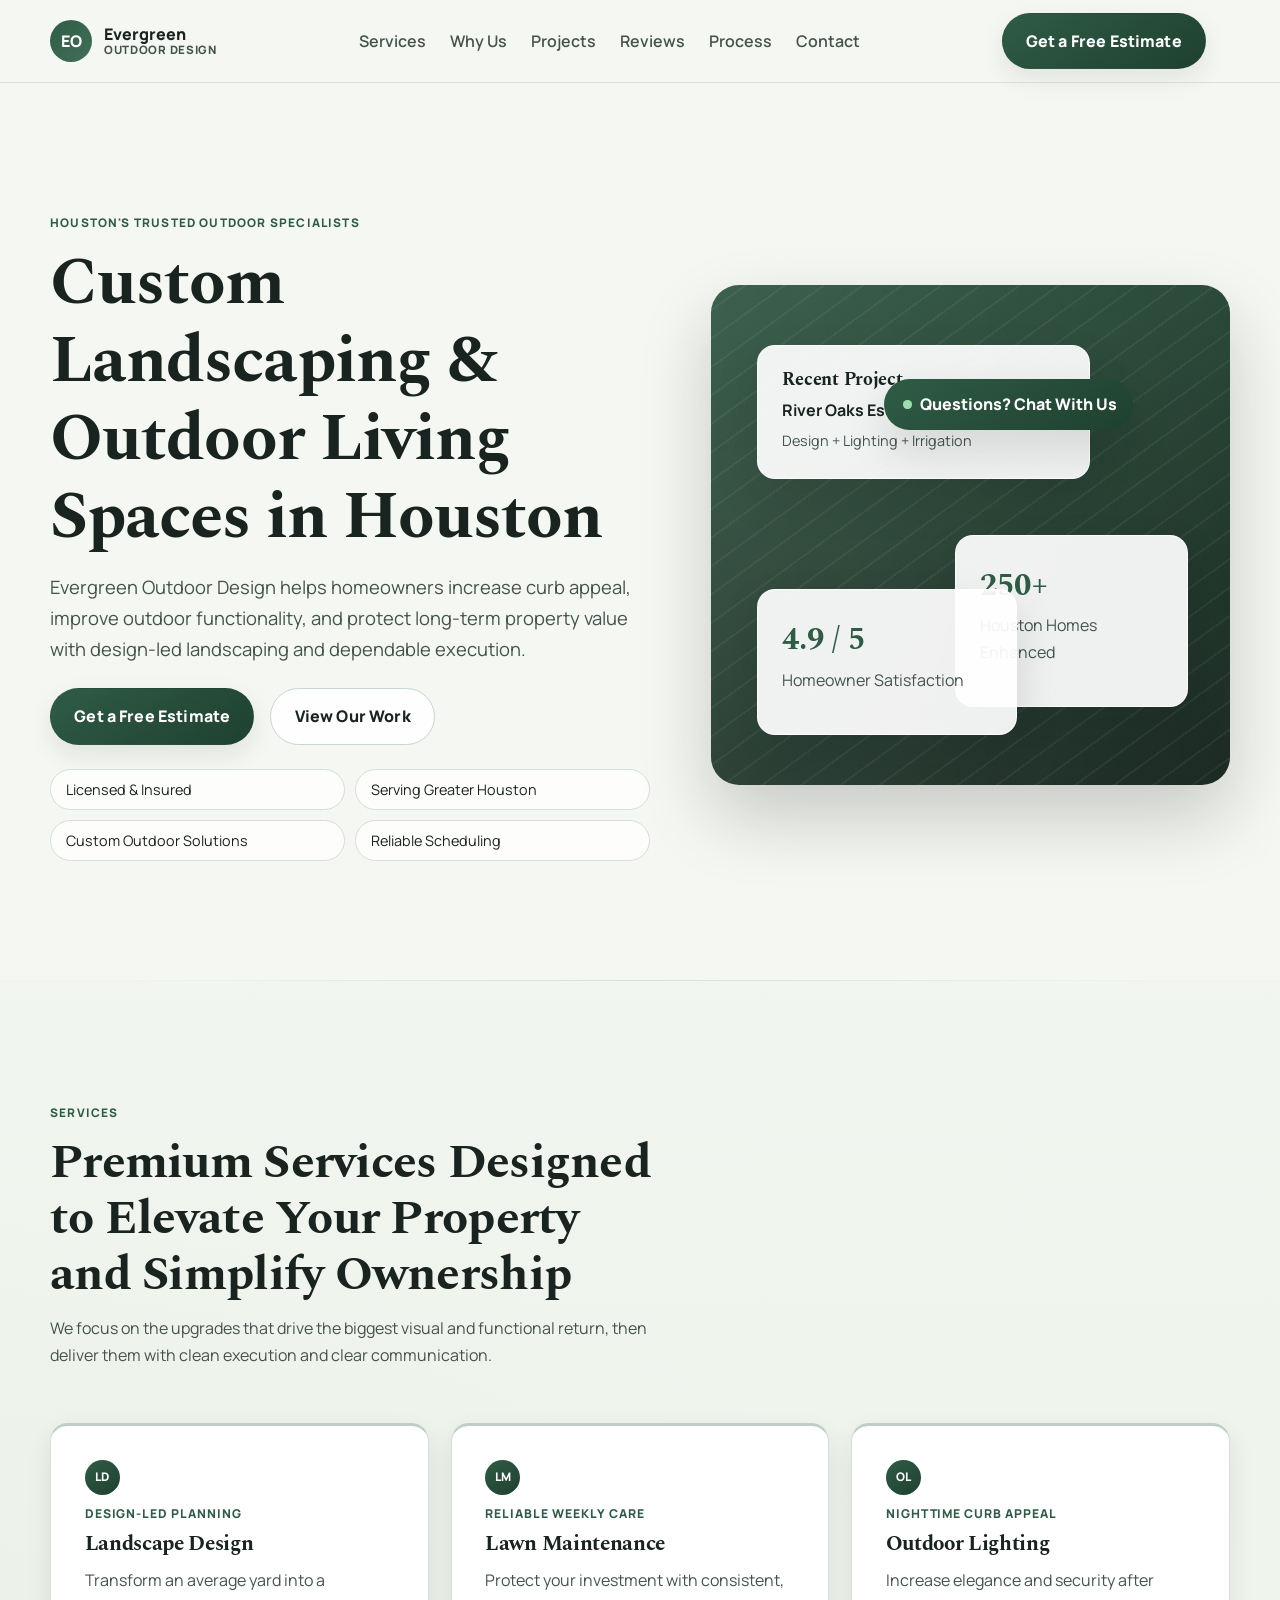
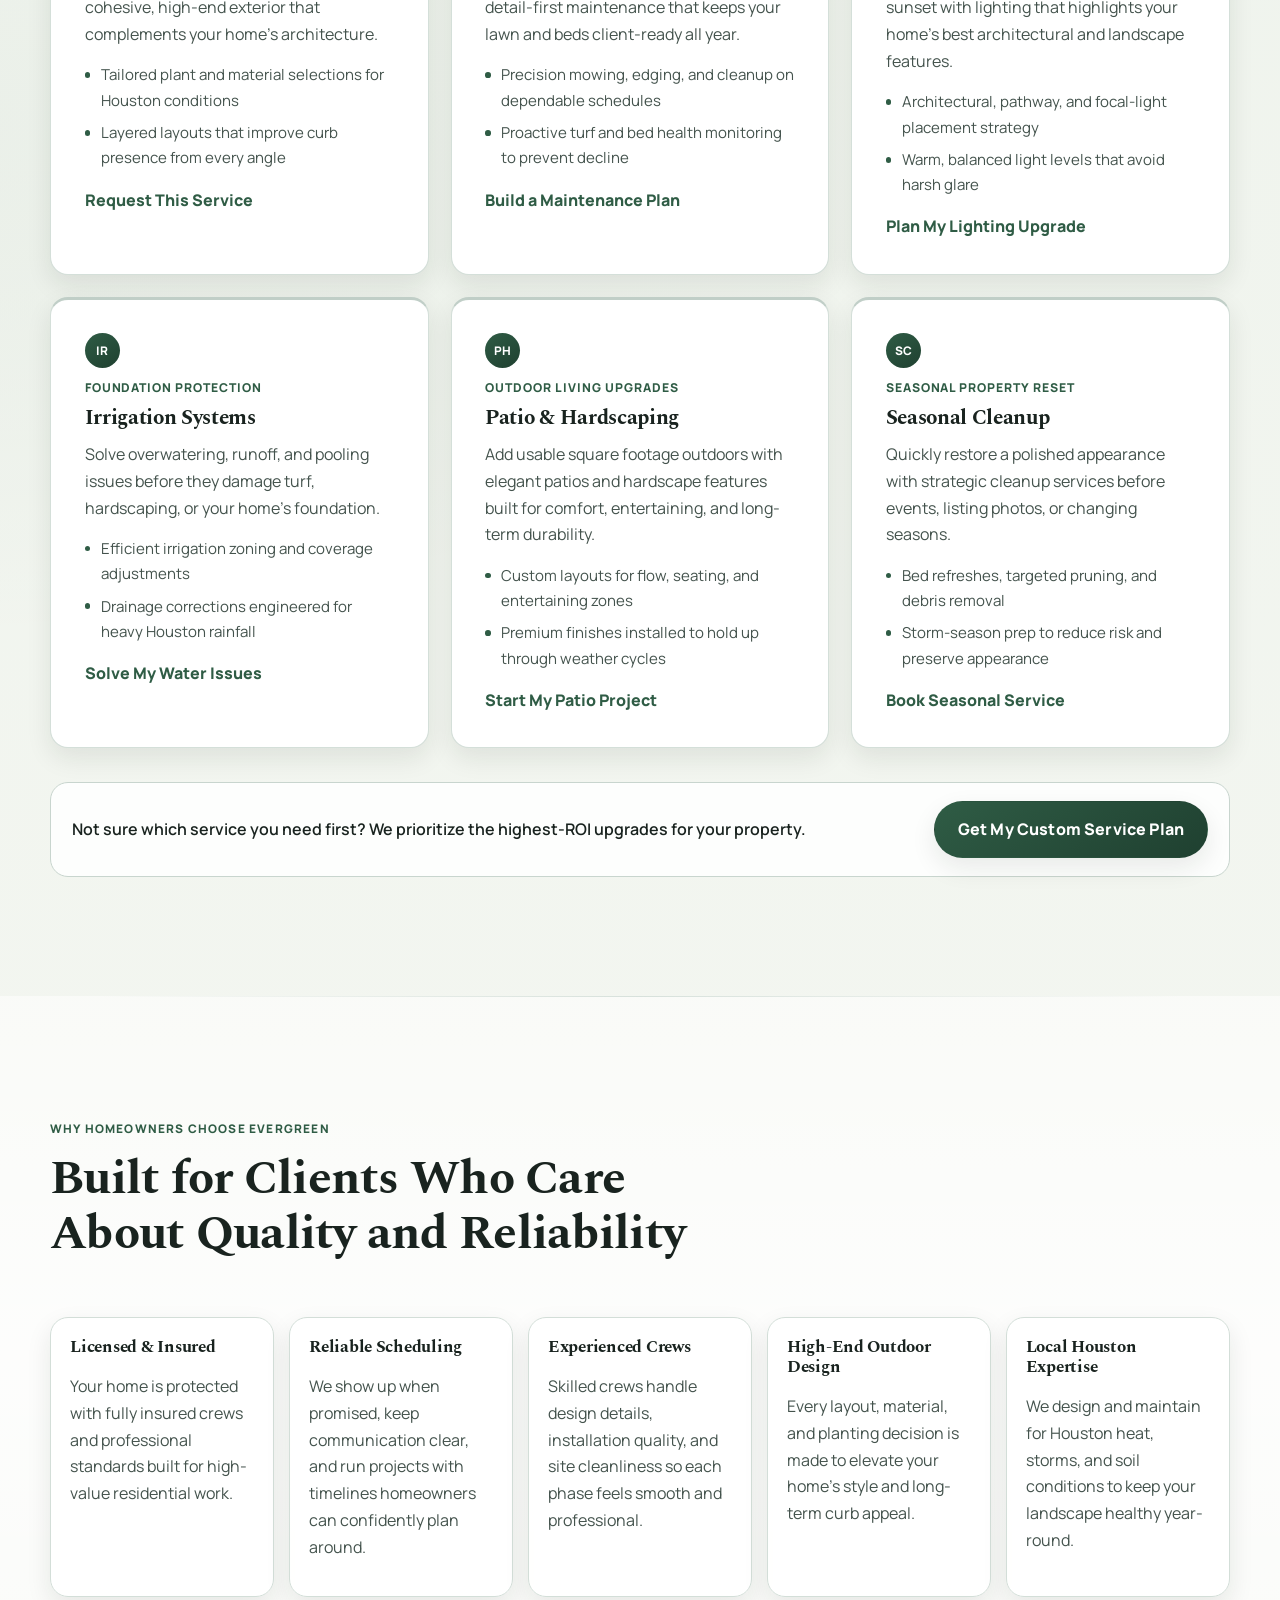
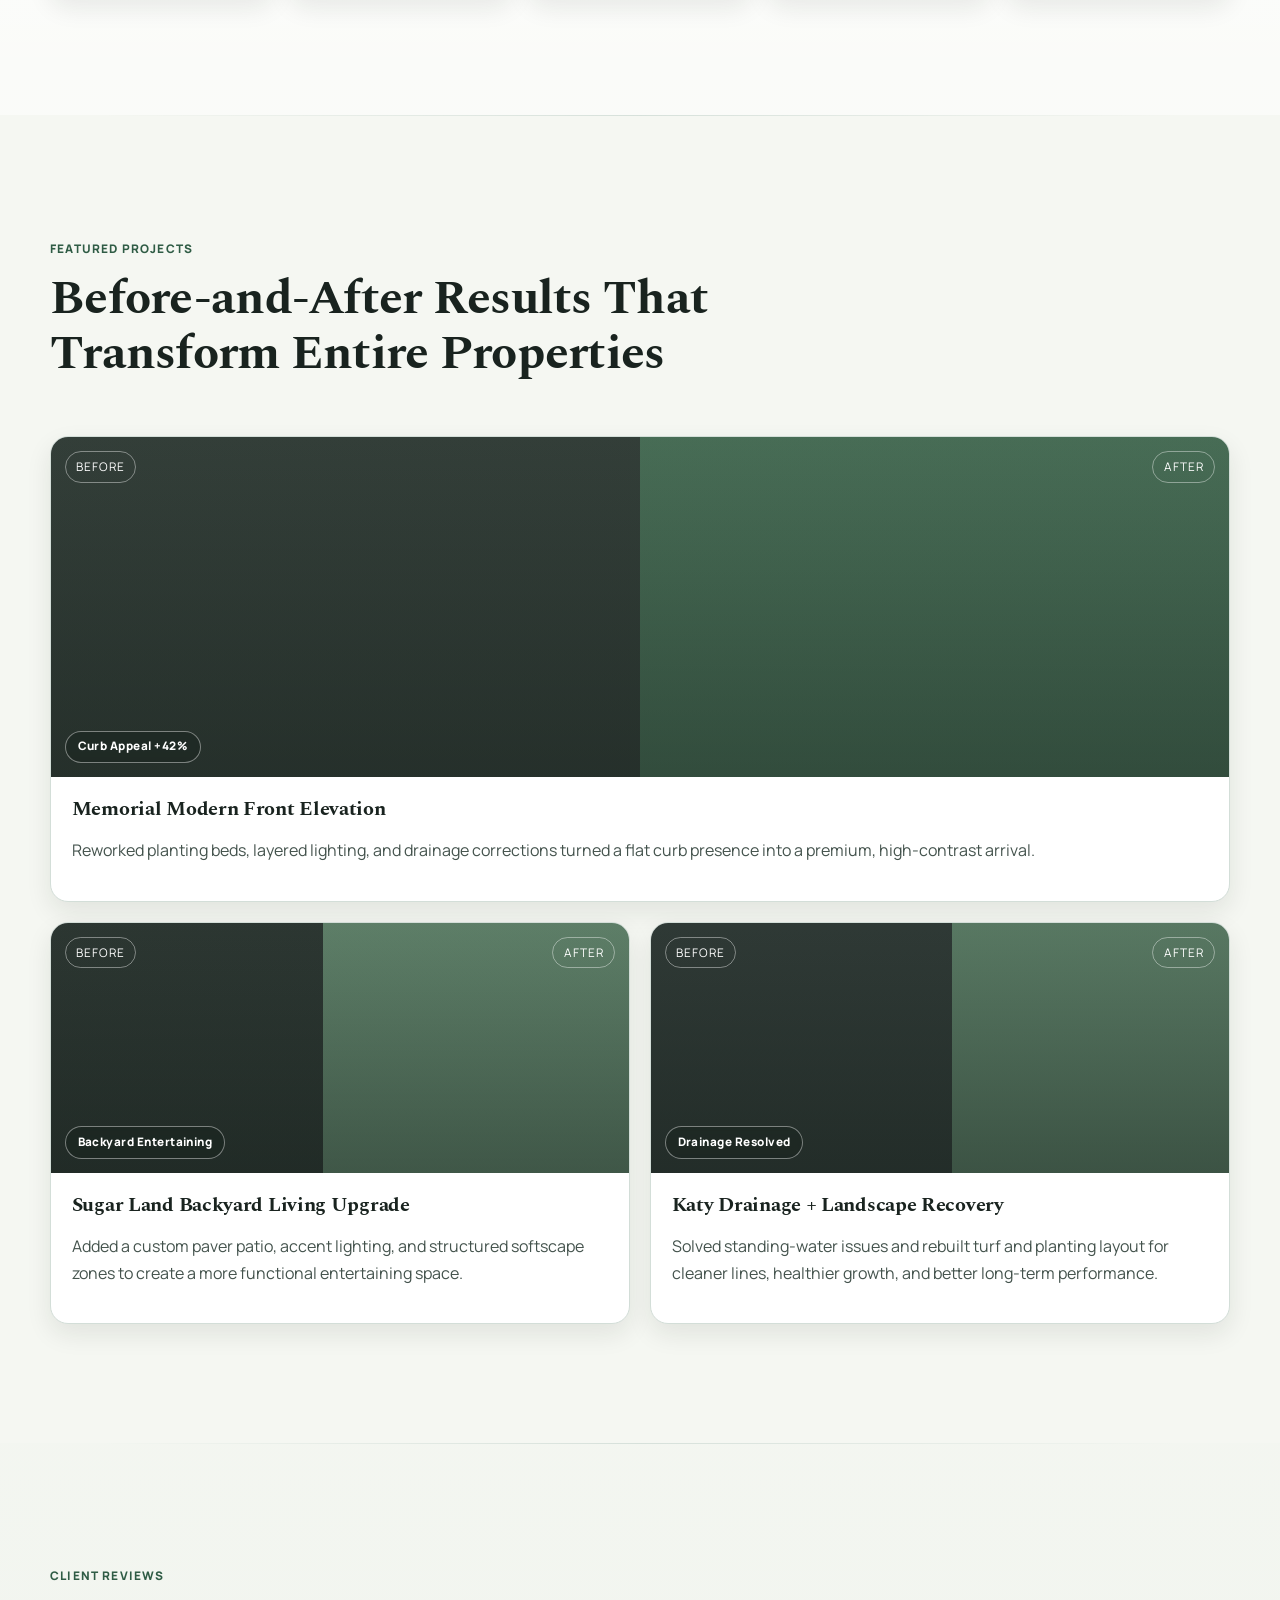
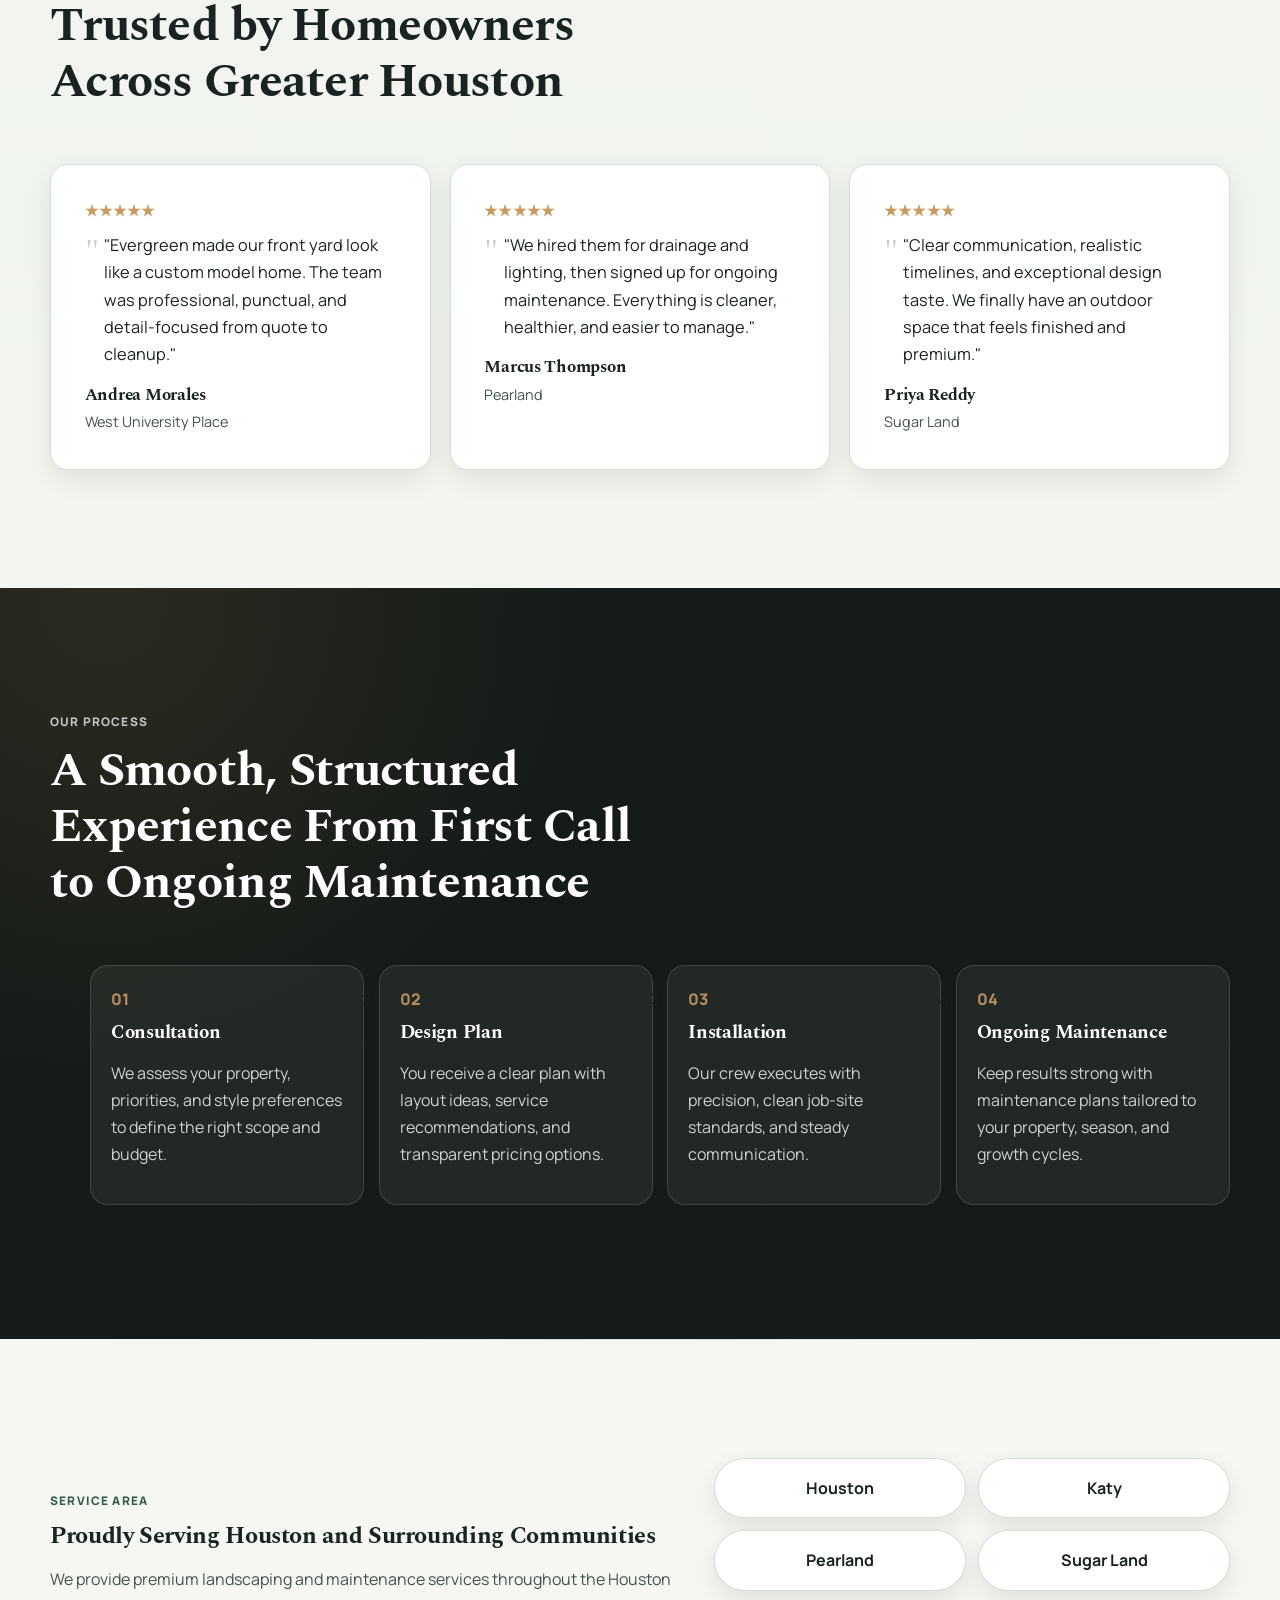
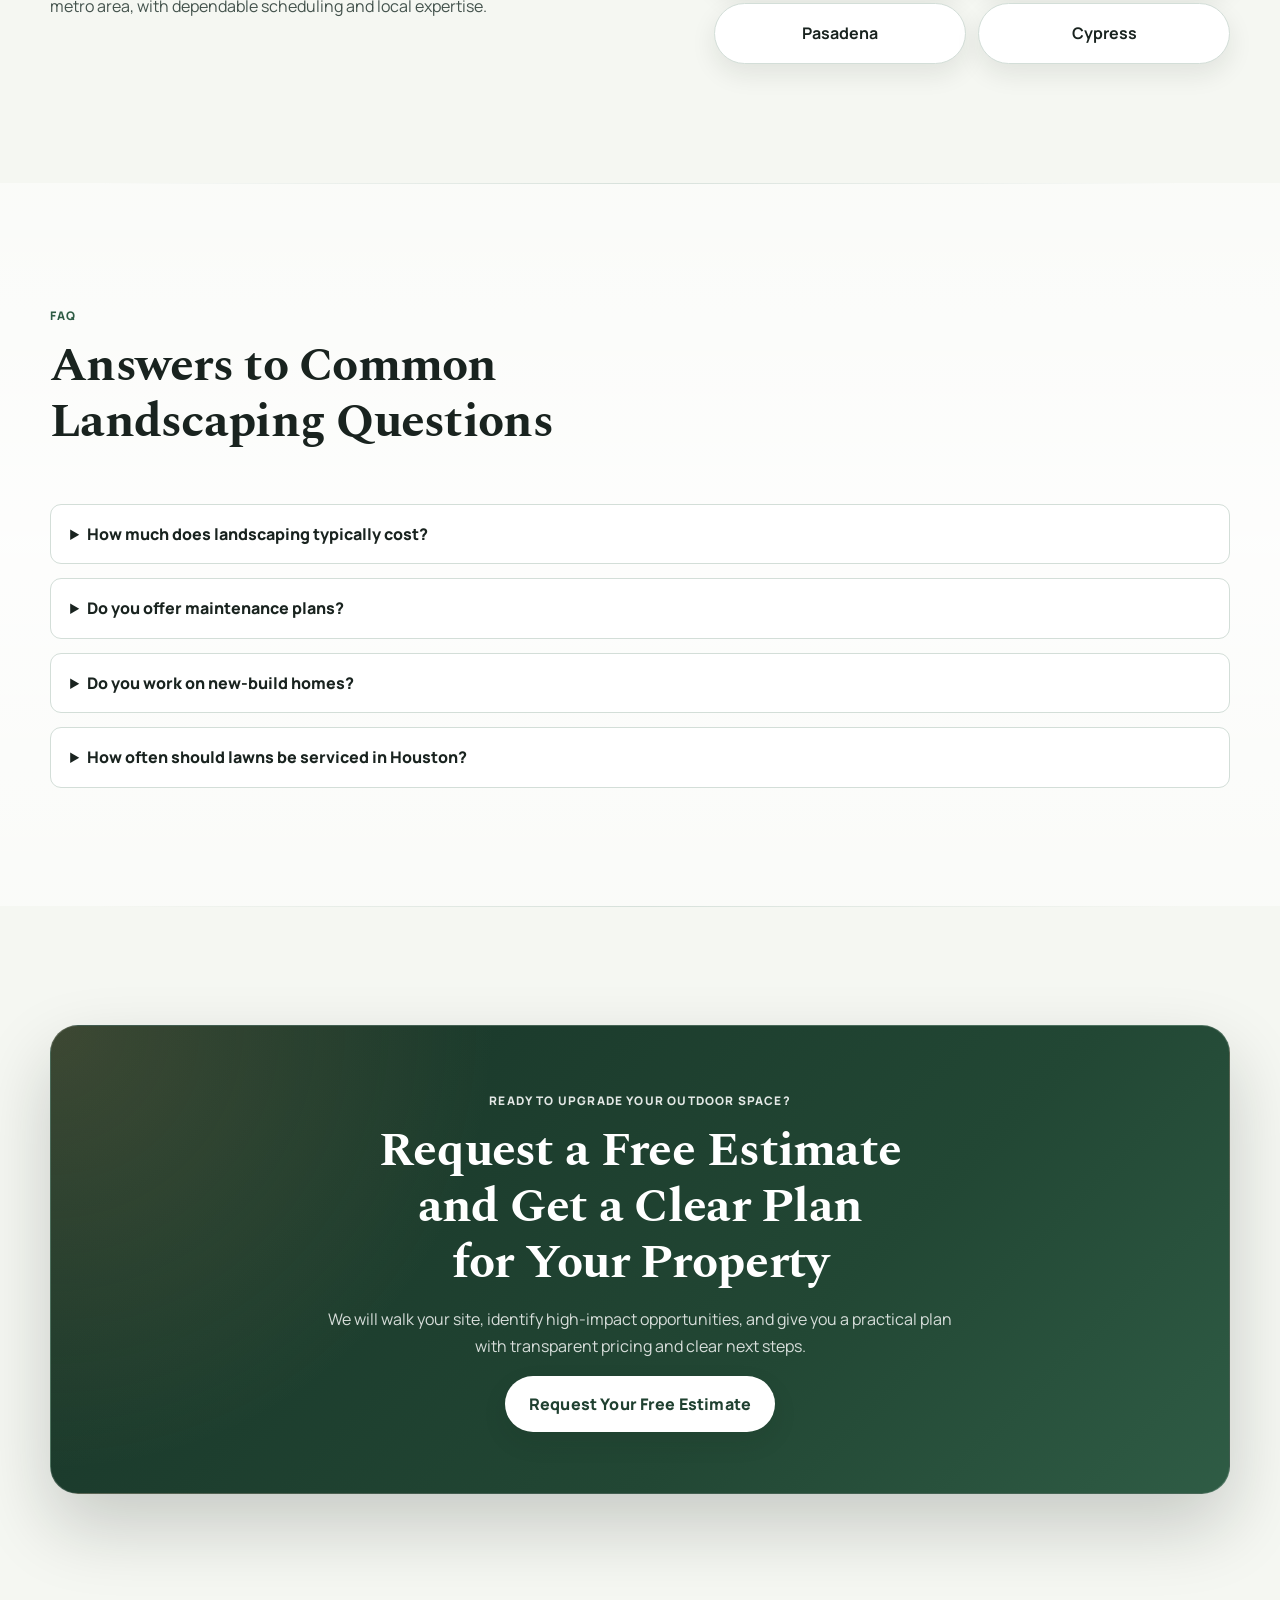
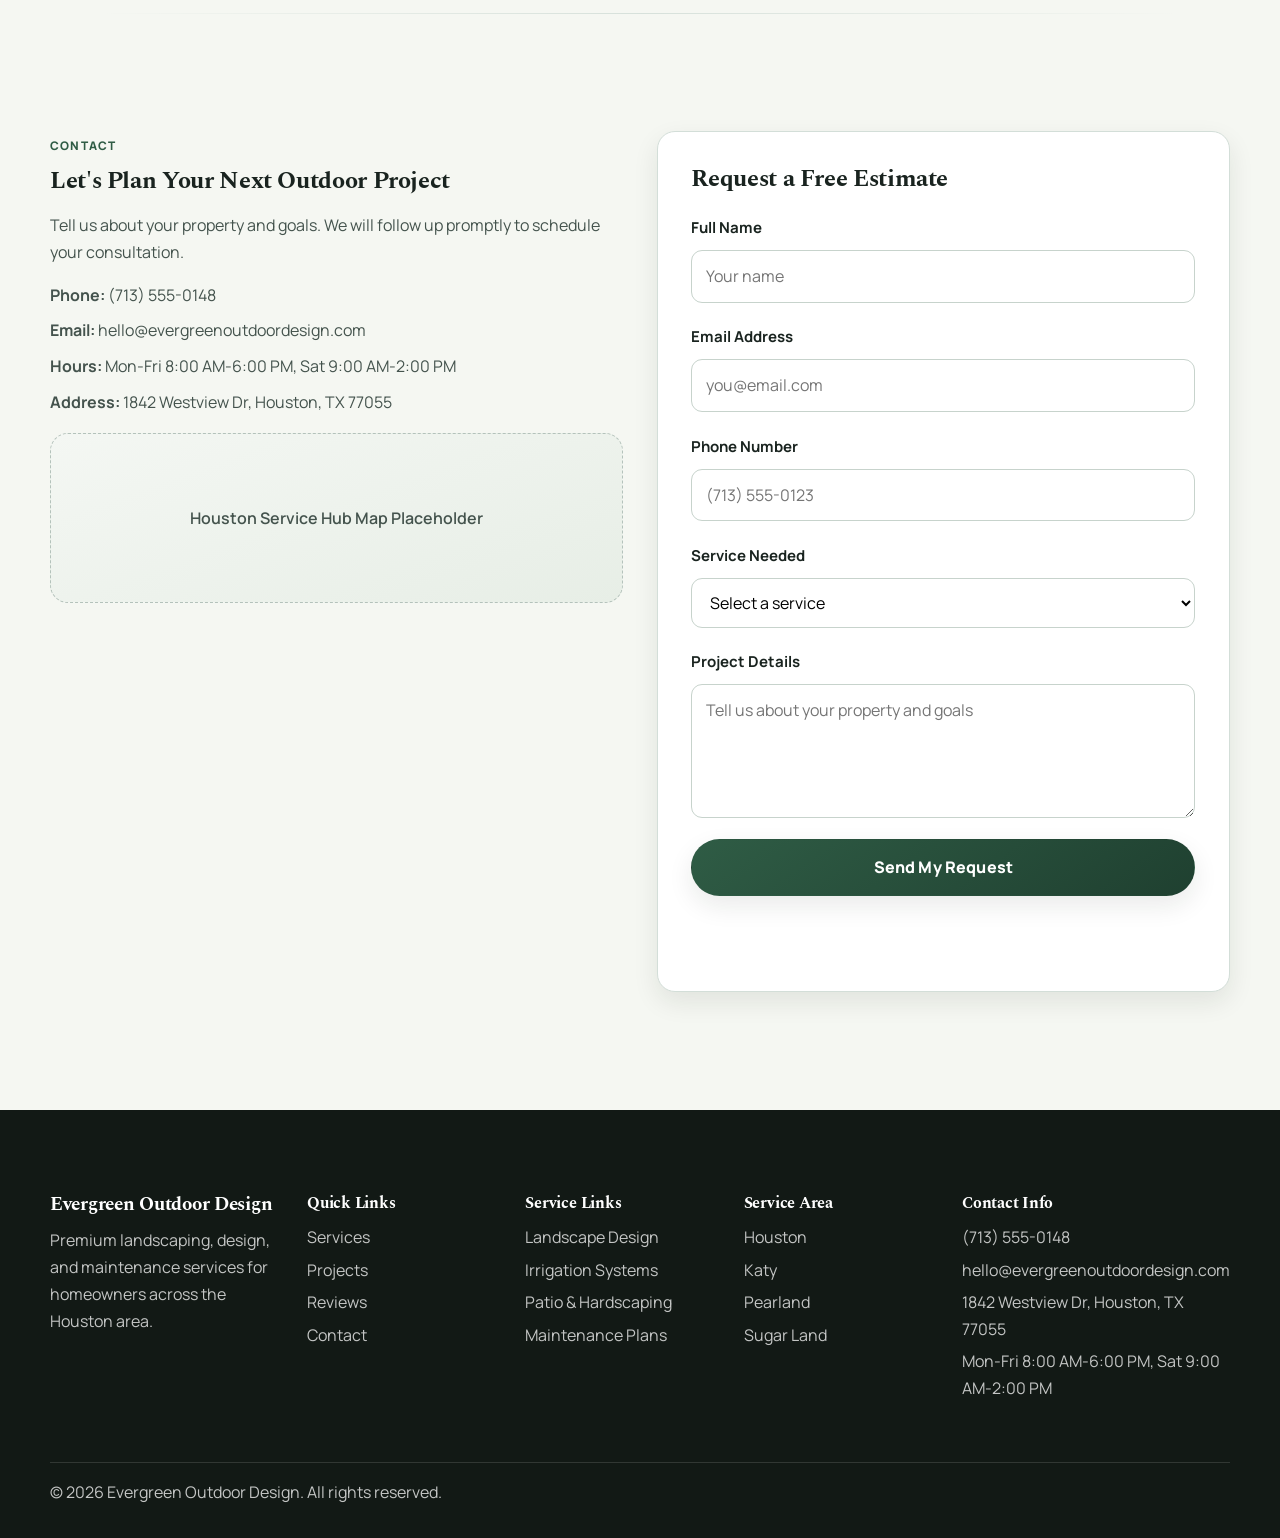
==== index.html @ 7dc6dbef "first commit" ====
<!DOCTYPE html>
<html lang="en">
  <head>
    <meta charset="UTF-8" />
    <meta name="viewport" content="width=device-width, initial-scale=1.0" />
    <title>Evergreen Outdoor Design | Premium Landscaping in Houston</title>
    <meta
      name="description"
      content="Evergreen Outdoor Design delivers premium landscaping, lawn care, lighting, irrigation systems, and patio solutions for Houston-area homes."
    />
    <link rel="preconnect" href="https://fonts.googleapis.com" />
    <link rel="preconnect" href="https://fonts.gstatic.com" crossorigin />
    <link
      href="https://fonts.googleapis.com/css2?family=Manrope:wght@400;500;600;700;800&family=Spectral:wght@500;600;700&display=swap"
      rel="stylesheet"
    />
    <link rel="stylesheet" href="styles.css" />
  </head>
  <body>
    <a class="skip-link" href="#main-content">Skip to content</a>

    <header class="site-header" id="top">
      <div class="container nav-wrap">
        <a class="brand" href="#top" aria-label="Evergreen Outdoor Design Home">
          <span class="brand-mark">EO</span>
          <span class="brand-text">
            Evergreen
            <small>Outdoor Design</small>
          </span>
        </a>

        <button class="menu-toggle" aria-expanded="false" aria-controls="main-nav">
          Menu
        </button>

        <nav class="main-nav" id="main-nav" aria-label="Primary">
          <a href="#services">Services</a>
          <a href="#why-us">Why Us</a>
          <a href="#projects">Projects</a>
          <a href="#testimonials">Reviews</a>
          <a href="#process">Process</a>
          <a href="#contact">Contact</a>
        </nav>

        <a class="btn btn-primary nav-cta" href="#contact">Get a Free Estimate</a>
      </div>
    </header>

    <main id="main-content">
      <section class="hero section-pad">
        <div class="container hero-grid">
          <div class="hero-content">
            <p class="eyebrow">Houston's Trusted Outdoor Specialists</p>
            <h1>Custom Landscaping &amp; Outdoor Living Spaces in Houston</h1>
            <p class="hero-subhead">
              Evergreen Outdoor Design helps homeowners increase curb appeal, improve
              outdoor functionality, and protect long-term property value with
              design-led landscaping and dependable execution.
            </p>

            <div class="hero-actions">
              <a class="btn btn-primary" href="#contact">Get a Free Estimate</a>
              <a class="btn btn-secondary" href="#projects">View Our Work</a>
            </div>

            <ul class="trust-badges" aria-label="Trust badges">
              <li>Licensed &amp; Insured</li>
              <li>Serving Greater Houston</li>
              <li>Custom Outdoor Solutions</li>
              <li>Reliable Scheduling</li>
            </ul>
          </div>

          <div class="hero-visual" aria-hidden="true">
            <div class="visual-card visual-main">
              <h3>Recent Project</h3>
              <p>River Oaks Estate Refresh</p>
              <span>Design + Lighting + Irrigation</span>
            </div>
            <div class="visual-card visual-stat">
              <strong>250+</strong>
              <p>Houston Homes Enhanced</p>
            </div>
            <div class="visual-card visual-rating">
              <strong>4.9 / 5</strong>
              <p>Homeowner Satisfaction</p>
            </div>
          </div>
        </div>
      </section>

      <section class="services section-pad" id="services">
        <div class="container">
          <div class="section-head">
            <p class="eyebrow">Services</p>
            <h2>Premium Services Designed to Elevate Your Property and Simplify Ownership</h2>
            <p>
              We focus on the upgrades that drive the biggest visual and functional
              return, then deliver them with clean execution and clear communication.
            </p>
          </div>

          <div class="services-grid">
            <article class="service-card">
              <span class="service-icon" aria-hidden="true">LD</span>
              <p class="service-kicker">Design-Led Planning</p>
              <h3>Landscape Design</h3>
              <p class="service-lead">
                Transform an average yard into a cohesive, high-end exterior that
                complements your home's architecture.
              </p>
              <ul class="service-points">
                <li>Tailored plant and material selections for Houston conditions</li>
                <li>Layered layouts that improve curb presence from every angle</li>
              </ul>
              <a class="service-link" href="#contact">Request This Service</a>
            </article>
            <article class="service-card">
              <span class="service-icon" aria-hidden="true">LM</span>
              <p class="service-kicker">Reliable Weekly Care</p>
              <h3>Lawn Maintenance</h3>
              <p class="service-lead">
                Protect your investment with consistent, detail-first maintenance that
                keeps your lawn and beds client-ready all year.
              </p>
              <ul class="service-points">
                <li>Precision mowing, edging, and cleanup on dependable schedules</li>
                <li>Proactive turf and bed health monitoring to prevent decline</li>
              </ul>
              <a class="service-link" href="#contact">Build a Maintenance Plan</a>
            </article>
            <article class="service-card">
              <span class="service-icon" aria-hidden="true">OL</span>
              <p class="service-kicker">Nighttime Curb Appeal</p>
              <h3>Outdoor Lighting</h3>
              <p class="service-lead">
                Increase elegance and security after sunset with lighting that highlights
                your home's best architectural and landscape features.
              </p>
              <ul class="service-points">
                <li>Architectural, pathway, and focal-light placement strategy</li>
                <li>Warm, balanced light levels that avoid harsh glare</li>
              </ul>
              <a class="service-link" href="#contact">Plan My Lighting Upgrade</a>
            </article>
            <article class="service-card">
              <span class="service-icon" aria-hidden="true">IR</span>
              <p class="service-kicker">Foundation Protection</p>
              <h3>Irrigation Systems</h3>
              <p class="service-lead">
                Solve overwatering, runoff, and pooling issues before they damage turf,
                hardscaping, or your home's foundation.
              </p>
              <ul class="service-points">
                <li>Efficient irrigation zoning and coverage adjustments</li>
                <li>Drainage corrections engineered for heavy Houston rainfall</li>
              </ul>
              <a class="service-link" href="#contact">Solve My Water Issues</a>
            </article>
            <article class="service-card">
              <span class="service-icon" aria-hidden="true">PH</span>
              <p class="service-kicker">Outdoor Living Upgrades</p>
              <h3>Patio &amp; Hardscaping</h3>
              <p class="service-lead">
                Add usable square footage outdoors with elegant patios and hardscape
                features built for comfort, entertaining, and long-term durability.
              </p>
              <ul class="service-points">
                <li>Custom layouts for flow, seating, and entertaining zones</li>
                <li>Premium finishes installed to hold up through weather cycles</li>
              </ul>
              <a class="service-link" href="#contact">Start My Patio Project</a>
            </article>
            <article class="service-card">
              <span class="service-icon" aria-hidden="true">SC</span>
              <p class="service-kicker">Seasonal Property Reset</p>
              <h3>Seasonal Cleanup</h3>
              <p class="service-lead">
                Quickly restore a polished appearance with strategic cleanup services
                before events, listing photos, or changing seasons.
              </p>
              <ul class="service-points">
                <li>Bed refreshes, targeted pruning, and debris removal</li>
                <li>Storm-season prep to reduce risk and preserve appearance</li>
              </ul>
              <a class="service-link" href="#contact">Book Seasonal Service</a>
            </article>
          </div>
          <div class="services-cta">
            <p>Not sure which service you need first? We prioritize the highest-ROI upgrades for your property.</p>
            <a class="btn btn-primary" href="#contact">Get My Custom Service Plan</a>
          </div>
        </div>
      </section>

      <section class="why-us section-pad" id="why-us">
        <div class="container">
          <div class="section-head">
            <p class="eyebrow">Why Homeowners Choose Evergreen</p>
            <h2>Built for Clients Who Care About Quality and Reliability</h2>
          </div>

          <div class="why-grid">
            <article>
              <h3>Licensed &amp; Insured</h3>
              <p>
                Your home is protected with fully insured crews and professional
                standards built for high-value residential work.
              </p>
            </article>
            <article>
              <h3>Reliable Scheduling</h3>
              <p>
                We show up when promised, keep communication clear, and run projects
                with timelines homeowners can confidently plan around.
              </p>
            </article>
            <article>
              <h3>Experienced Crews</h3>
              <p>
                Skilled crews handle design details, installation quality, and site
                cleanliness so each phase feels smooth and professional.
              </p>
            </article>
            <article>
              <h3>High-End Outdoor Design</h3>
              <p>
                Every layout, material, and planting decision is made to elevate your
                home's style and long-term curb appeal.
              </p>
            </article>
            <article>
              <h3>Local Houston Expertise</h3>
              <p>
                We design and maintain for Houston heat, storms, and soil conditions
                to keep your landscape healthy year-round.
              </p>
            </article>
          </div>
        </div>
      </section>

      <section class="projects section-pad" id="projects">
        <div class="container">
          <div class="section-head">
            <p class="eyebrow">Featured Projects</p>
            <h2>Before-and-After Results That Transform Entire Properties</h2>
          </div>

          <div class="projects-grid">
            <article class="project-card project-featured">
              <div class="project-image">
                <span class="tag">Before</span>
                <span class="tag after">After</span>
                <span class="project-badge">Curb Appeal +42%</span>
              </div>
              <div class="project-copy">
                <h3>Memorial Modern Front Elevation</h3>
                <p>
                  Reworked planting beds, layered lighting, and drainage corrections
                  turned a flat curb presence into a premium, high-contrast arrival.
                </p>
              </div>
            </article>
            <article class="project-card">
              <div class="project-image variant-two">
                <span class="tag">Before</span>
                <span class="tag after">After</span>
                <span class="project-badge">Backyard Entertaining</span>
              </div>
              <div class="project-copy">
                <h3>Sugar Land Backyard Living Upgrade</h3>
                <p>
                  Added a custom paver patio, accent lighting, and structured softscape
                  zones to create a more functional entertaining space.
                </p>
              </div>
            </article>
            <article class="project-card">
              <div class="project-image variant-three">
                <span class="tag">Before</span>
                <span class="tag after">After</span>
                <span class="project-badge">Drainage Resolved</span>
              </div>
              <div class="project-copy">
                <h3>Katy Drainage + Landscape Recovery</h3>
                <p>
                  Solved standing-water issues and rebuilt turf and planting layout for
                  cleaner lines, healthier growth, and better long-term performance.
                </p>
              </div>
            </article>
          </div>
        </div>
      </section>

      <section class="testimonials section-pad" id="testimonials">
        <div class="container">
          <div class="section-head">
            <p class="eyebrow">Client Reviews</p>
            <h2>Trusted by Homeowners Across Greater Houston</h2>
          </div>

          <div class="testimonial-grid">
            <article class="testimonial-card">
              <p class="stars" aria-label="5 out of 5 stars">&#9733;&#9733;&#9733;&#9733;&#9733;</p>
              <p>
                "Evergreen made our front yard look like a custom model home. The team
                was professional, punctual, and detail-focused from quote to cleanup."
              </p>
              <h3>Andrea Morales</h3>
              <span>West University Place</span>
            </article>
            <article class="testimonial-card">
              <p class="stars" aria-label="5 out of 5 stars">&#9733;&#9733;&#9733;&#9733;&#9733;</p>
              <p>
                "We hired them for drainage and lighting, then signed up for ongoing
                maintenance. Everything is cleaner, healthier, and easier to manage."
              </p>
              <h3>Marcus Thompson</h3>
              <span>Pearland</span>
            </article>
            <article class="testimonial-card">
              <p class="stars" aria-label="5 out of 5 stars">&#9733;&#9733;&#9733;&#9733;&#9733;</p>
              <p>
                "Clear communication, realistic timelines, and exceptional design taste.
                We finally have an outdoor space that feels finished and premium."
              </p>
              <h3>Priya Reddy</h3>
              <span>Sugar Land</span>
            </article>
          </div>
        </div>
      </section>

      <section class="process section-pad" id="process">
        <div class="container">
          <div class="section-head">
            <p class="eyebrow">Our Process</p>
            <h2>A Smooth, Structured Experience From First Call to Ongoing Maintenance</h2>
          </div>

          <ol class="process-list">
            <li>
              <h3>Consultation</h3>
              <p>
                We assess your property, priorities, and style preferences to define
                the right scope and budget.
              </p>
            </li>
            <li>
              <h3>Design Plan</h3>
              <p>
                You receive a clear plan with layout ideas, service recommendations,
                and transparent pricing options.
              </p>
            </li>
            <li>
              <h3>Installation</h3>
              <p>
                Our crew executes with precision, clean job-site standards, and steady
                communication.
              </p>
            </li>
            <li>
              <h3>Ongoing Maintenance</h3>
              <p>
                Keep results strong with maintenance plans tailored to your property,
                season, and growth cycles.
              </p>
            </li>
          </ol>
        </div>
      </section>

      <section class="service-area section-pad" id="service-area">
        <div class="container area-grid">
          <div>
            <p class="eyebrow">Service Area</p>
            <h2>Proudly Serving Houston and Surrounding Communities</h2>
            <p>
              We provide premium landscaping and maintenance services throughout the
              Houston metro area, with dependable scheduling and local expertise.
            </p>
          </div>
          <ul class="area-list">
            <li>Houston</li>
            <li>Katy</li>
            <li>Pearland</li>
            <li>Sugar Land</li>
            <li>Pasadena</li>
            <li>Cypress</li>
          </ul>
        </div>
      </section>

      <section class="faq section-pad" id="faq">
        <div class="container">
          <div class="section-head">
            <p class="eyebrow">FAQ</p>
            <h2>Answers to Common Landscaping Questions</h2>
          </div>

          <div class="faq-list">
            <details>
              <summary>How much does landscaping typically cost?</summary>
              <p>
                Costs depend on project size, materials, and service scope. Most
                projects begin with a consultation so we can provide a clear, itemized
                estimate aligned with your goals.
              </p>
            </details>
            <details>
              <summary>Do you offer maintenance plans?</summary>
              <p>
                Yes. We offer weekly and seasonal maintenance options that can include
                mowing, edging, pruning, fertilization support, and cleanup visits.
              </p>
            </details>
            <details>
              <summary>Do you work on new-build homes?</summary>
              <p>
                Absolutely. We regularly design and install full landscapes for new
                construction, including irrigation, hardscaping, and lighting.
              </p>
            </details>
            <details>
              <summary>How often should lawns be serviced in Houston?</summary>
              <p>
                Most Houston lawns benefit from weekly service during peak growth, with
                adjustments by season. We recommend schedules based on your turf type.
              </p>
            </details>
          </div>
        </div>
      </section>

      <section class="cta section-pad">
        <div class="container cta-panel">
          <p class="eyebrow">Ready to Upgrade Your Outdoor Space?</p>
          <h2>Request a Free Estimate and Get a Clear Plan for Your Property</h2>
          <p>
            We will walk your site, identify high-impact opportunities, and give you a
            practical plan with transparent pricing and clear next steps.
          </p>
          <a class="btn btn-primary" href="#contact">Request Your Free Estimate</a>
        </div>
      </section>

      <section class="contact section-pad" id="contact">
        <div class="container contact-grid">
          <div class="contact-copy">
            <p class="eyebrow">Contact</p>
            <h2>Let's Plan Your Next Outdoor Project</h2>
            <p>
              Tell us about your property and goals. We will follow up promptly to
              schedule your consultation.
            </p>
            <ul class="contact-details">
              <li><strong>Phone:</strong> (713) 555-0148</li>
              <li><strong>Email:</strong> hello@evergreenoutdoordesign.com</li>
              <li><strong>Hours:</strong> Mon-Fri 8:00 AM-6:00 PM, Sat 9:00 AM-2:00 PM</li>
              <li><strong>Address:</strong> 1842 Westview Dr, Houston, TX 77055</li>
            </ul>
            <div class="map-placeholder" aria-label="Map placeholder">
              Houston Service Hub Map Placeholder
            </div>
          </div>

          <form class="contact-form" id="estimate-form">
            <h3>Request a Free Estimate</h3>
            <label for="name">Full Name</label>
            <input id="name" name="name" type="text" placeholder="Your name" required />

            <label for="email">Email Address</label>
            <input
              id="email"
              name="email"
              type="email"
              placeholder="you@email.com"
              required
            />

            <label for="phone">Phone Number</label>
            <input id="phone" name="phone" type="tel" placeholder="(713) 555-0123" required />

            <label for="service">Service Needed</label>
            <select id="service" name="service" required>
              <option value="">Select a service</option>
              <option>Landscape Design</option>
              <option>Lawn Maintenance</option>
              <option>Outdoor Lighting</option>
              <option>Irrigation Systems</option>
              <option>Patio &amp; Hardscaping</option>
              <option>Seasonal Cleanup</option>
            </select>

            <label for="message">Project Details</label>
            <textarea
              id="message"
              name="message"
              rows="4"
              placeholder="Tell us about your property and goals"
              required
            ></textarea>

            <button type="submit" class="btn btn-primary">Send My Request</button>
            <p class="form-note" id="form-note" aria-live="polite"></p>
          </form>
        </div>
      </section>
    </main>

    <footer class="site-footer">
      <div class="container footer-grid">
        <div>
          <h3>Evergreen Outdoor Design</h3>
          <p>
            Premium landscaping, design, and maintenance services for homeowners across
            the Houston area.
          </p>
        </div>
        <div>
          <h4>Quick Links</h4>
          <ul>
            <li><a href="#services">Services</a></li>
            <li><a href="#projects">Projects</a></li>
            <li><a href="#testimonials">Reviews</a></li>
            <li><a href="#contact">Contact</a></li>
          </ul>
        </div>
        <div>
          <h4>Service Links</h4>
          <ul>
            <li><a href="#services">Landscape Design</a></li>
            <li><a href="#services">Irrigation Systems</a></li>
            <li><a href="#services">Patio &amp; Hardscaping</a></li>
            <li><a href="#services">Maintenance Plans</a></li>
          </ul>
        </div>
        <div>
          <h4>Service Area</h4>
          <ul>
            <li>Houston</li>
            <li>Katy</li>
            <li>Pearland</li>
            <li>Sugar Land</li>
          </ul>
        </div>
        <div>
          <h4>Contact Info</h4>
          <ul>
            <li>(713) 555-0148</li>
            <li>hello@evergreenoutdoordesign.com</li>
            <li>1842 Westview Dr, Houston, TX 77055</li>
            <li>Mon-Fri 8:00 AM-6:00 PM, Sat 9:00 AM-2:00 PM</li>
          </ul>
        </div>
      </div>
      <div class="container footer-bottom">
        <p>&copy; <span id="year"></span> Evergreen Outdoor Design. All rights reserved.</p>
      </div>
    </footer>

    <section class="chatbot" aria-label="Website chat assistant">
      <button class="chatbot-toggle" id="chatbot-toggle" aria-expanded="false">
        Questions? Chat With Us
      </button>
      <div class="chatbot-panel" id="chatbot-panel">
        <div class="chatbot-header">
          <div class="chatbot-title-wrap">
            <span class="chatbot-avatar" aria-hidden="true">EO</span>
            <div>
              <h3>Evergreen Concierge</h3>
              <p>Usually replies in under 5 minutes</p>
            </div>
          </div>
          <button id="chatbot-close" aria-label="Close chat">&times;</button>
        </div>
        <div class="chatbot-messages" id="chatbot-messages">
          <div class="msg bot">
            Welcome to Evergreen Outdoor Design. I can help with estimates, service areas, and service options.
            <span class="msg-time">Just now</span>
          </div>
        </div>
        <div class="chatbot-quick-actions">
          <button type="button" data-question="estimate">How do I get an estimate?</button>
          <button type="button" data-question="areas">What areas do you serve?</button>
          <button type="button" data-question="services">What services do you offer?</button>
        </div>
        <form class="chatbot-input-row" id="chatbot-form">
          <label class="sr-only" for="chatbot-input">Type your question</label>
          <input
            id="chatbot-input"
            type="text"
            placeholder="Ask about services, pricing, or timing..."
            autocomplete="off"
          />
          <button type="submit">Send</button>
        </form>
      </div>
    </section>

    <script src="script.js"></script>
  </body>
</html>
---- styles.css ----
/* =========================
   Design Tokens / Variables
========================= */
:root {
  --font-body: "Manrope", "Segoe UI", sans-serif;
  --font-heading: "Spectral", Georgia, serif;

  --color-bg: #f5f7f2;
  --color-surface: #ffffff;
  --color-surface-alt: #eef3ec;
  --color-text: #19231f;
  --color-text-soft: #44534d;
  --color-primary: #2f5c45;
  --color-primary-strong: #1f4030;
  --color-accent: #b48c5f;
  --color-border: #d3ded8;
  --color-dark: #121915;

  --shadow-sm: 0 10px 26px rgba(18, 33, 26, 0.09);
  --shadow-md: 0 20px 44px rgba(15, 27, 22, 0.13);
  --shadow-lg: 0 32px 72px rgba(14, 24, 19, 0.2);

  --radius-sm: 11px;
  --radius-md: 18px;
  --radius-lg: 28px;
  --radius-pill: 999px;

  --space-1: 0.5rem;
  --space-2: 0.75rem;
  --space-3: 1rem;
  --space-4: 1.5rem;
  --space-5: 2.1rem;
  --space-6: 3.4rem;
  --space-7: 5.2rem;
  --space-8: 7.4rem;

  --transition-fast: 0.2s ease;
  --transition-base: 0.3s ease;
  --max-width: 1180px;
}

/* =========================
   Base / Reset
========================= */
*,
*::before,
*::after {
  box-sizing: border-box;
}

html {
  scroll-behavior: smooth;
}

body {
  margin: 0;
  font-family: var(--font-body);
  color: var(--color-text);
  background:
    radial-gradient(1300px 560px at 105% -8%, rgba(180, 140, 95, 0.14), transparent),
    radial-gradient(1080px 520px at -8% 18%, rgba(47, 92, 69, 0.1), transparent),
    var(--color-bg);
  line-height: 1.68;
}

main section {
  position: relative;
}

main section + section::before {
  content: "";
  position: absolute;
  top: 0;
  left: 50%;
  width: min(92%, 1080px);
  height: 1px;
  transform: translateX(-50%);
  background: linear-gradient(
    90deg,
    rgba(211, 222, 216, 0),
    rgba(211, 222, 216, 0.9),
    rgba(211, 222, 216, 0)
  );
}

h1,
h2,
h3,
h4 {
  margin: 0 0 var(--space-3);
  font-family: var(--font-heading);
  line-height: 1.16;
  letter-spacing: -0.015em;
}

h1,
h2 {
  text-wrap: balance;
}

p {
  margin: 0 0 var(--space-3);
  color: var(--color-text-soft);
}

a {
  color: inherit;
  text-decoration: none;
}

ul {
  margin: 0;
  padding: 0;
  list-style: none;
}

input,
select,
textarea,
button {
  font: inherit;
}

.container {
  width: min(100% - 2rem, var(--max-width));
  margin-inline: auto;
}

.section-pad {
  padding-block: clamp(4.75rem, 10vw, 7.4rem);
}

.eyebrow {
  display: inline-block;
  margin-bottom: var(--space-2);
  color: var(--color-primary);
  text-transform: uppercase;
  letter-spacing: 0.1em;
  font-size: 0.74rem;
  font-weight: 800;
}

.section-head {
  max-width: 780px;
  margin-bottom: clamp(2rem, 5vw, 3.4rem);
}

.section-head h2 {
  font-size: clamp(2rem, 4.6vw, 3rem);
  margin-bottom: 0.8rem;
}

.section-head p {
  max-width: 64ch;
}

.skip-link {
  position: absolute;
  left: -9999px;
  top: var(--space-2);
  padding: var(--space-2) var(--space-3);
  background: var(--color-dark);
  color: #fff;
  border-radius: var(--radius-sm);
}

.skip-link:focus {
  left: var(--space-3);
  z-index: 1000;
}

/* =========================
   Buttons
========================= */
.btn {
  display: inline-flex;
  align-items: center;
  justify-content: center;
  gap: 0.4rem;
  padding: 0.86rem 1.45rem;
  border-radius: var(--radius-pill);
  font-weight: 800;
  letter-spacing: 0.01em;
  border: 1px solid transparent;
  transition:
    transform var(--transition-base),
    box-shadow var(--transition-base),
    border-color var(--transition-fast),
    background var(--transition-base),
    color var(--transition-base);
}

.btn:hover,
.btn:focus-visible {
  transform: translateY(-1px);
}

.btn-primary {
  background: linear-gradient(145deg, var(--color-primary), var(--color-primary-strong));
  color: #fff;
  box-shadow: var(--shadow-sm);
}

.btn-primary:hover,
.btn-primary:focus-visible {
  box-shadow: var(--shadow-md);
}

.btn-secondary {
  border-color: #c9d6cf;
  background: rgba(255, 255, 255, 0.9);
  color: var(--color-text);
}

.btn-secondary:hover,
.btn-secondary:focus-visible {
  border-color: #bac9c1;
  background: #fff;
}

/* =========================
   Header / Navigation
========================= */
.site-header {
  position: sticky;
  top: 0;
  z-index: 80;
  backdrop-filter: blur(10px);
  background: rgba(245, 247, 242, 0.9);
  border-bottom: 1px solid rgba(211, 222, 216, 0.85);
}

.nav-wrap {
  display: grid;
  grid-template-columns: auto 1fr auto auto;
  align-items: center;
  gap: var(--space-4);
  min-height: 82px;
}

.brand {
  display: inline-flex;
  align-items: center;
  gap: var(--space-2);
}

.brand-mark {
  width: 42px;
  height: 42px;
  border-radius: 50%;
  display: grid;
  place-items: center;
  background: linear-gradient(135deg, var(--color-primary), #436f58);
  color: #fff;
  font-weight: 800;
}

.brand-text {
  font-weight: 800;
  font-size: 1rem;
  line-height: 1.12;
}

.brand-text small {
  display: block;
  font-size: 0.72rem;
  color: var(--color-text-soft);
  letter-spacing: 0.06em;
  text-transform: uppercase;
}

.main-nav {
  display: flex;
  justify-content: center;
  gap: var(--space-4);
}

.main-nav a {
  color: var(--color-text-soft);
  font-weight: 600;
  padding-block: 0.2rem;
}

.main-nav a:hover,
.main-nav a:focus-visible {
  color: var(--color-primary);
}

.menu-toggle {
  display: none;
  border: 1px solid var(--color-border);
  background: #fff;
  border-radius: var(--radius-pill);
  padding: 0.52rem 0.95rem;
  font-weight: 700;
}

/* =========================
   Hero
========================= */
.hero {
  padding-top: clamp(5.3rem, 10vw, 7.8rem);
}

.hero-grid {
  display: grid;
  grid-template-columns: 1.08fr 0.92fr;
  gap: clamp(1.8rem, 4vw, 3.6rem);
  align-items: center;
}

.hero-content h1 {
  font-size: clamp(2.4rem, 6vw, 4.2rem);
  max-width: 14.6ch;
  margin-bottom: 0.95rem;
}

.hero-subhead {
  max-width: 62ch;
  font-size: clamp(1rem, 1.6vw, 1.15rem);
}

.hero-actions {
  display: flex;
  flex-wrap: wrap;
  gap: var(--space-3);
  margin-block: var(--space-4);
}

.trust-badges {
  display: grid;
  grid-template-columns: repeat(2, minmax(0, 1fr));
  gap: 0.6rem;
  max-width: 600px;
}

.trust-badges li {
  background: rgba(255, 255, 255, 0.82);
  border: 1px solid #d4dfd9;
  border-radius: var(--radius-pill);
  padding: 0.48rem 0.92rem;
  font-size: 0.9rem;
  color: var(--color-text);
}

.hero-visual {
  position: relative;
  min-height: 500px;
  border-radius: var(--radius-lg);
  background:
    linear-gradient(160deg, rgba(42, 81, 60, 0.97), rgba(16, 31, 24, 0.96)),
    radial-gradient(circle at 84% 10%, rgba(255, 255, 255, 0.18), transparent 42%);
  box-shadow: var(--shadow-lg);
  overflow: hidden;
}

.hero-visual::before {
  content: "";
  position: absolute;
  inset: 0;
  background:
    linear-gradient(82deg, rgba(255, 255, 255, 0.07), transparent),
    repeating-linear-gradient(
      -36deg,
      transparent,
      transparent 21px,
      rgba(255, 255, 255, 0.05) 21px,
      rgba(255, 255, 255, 0.05) 23px
    );
}

.visual-card {
  position: absolute;
  background: rgba(255, 255, 255, 0.93);
  border: 1px solid rgba(255, 255, 255, 0.88);
  border-radius: var(--radius-md);
  padding: var(--space-4);
  box-shadow: var(--shadow-md);
}

.visual-main {
  left: 9%;
  top: 12%;
  width: 64%;
}

.visual-main h3 {
  font-size: 1.12rem;
  margin-bottom: 0.4rem;
}

.visual-main p {
  margin-bottom: 0.22rem;
  font-weight: 700;
  color: var(--color-text);
}

.visual-main span {
  color: var(--color-text-soft);
  font-size: 0.9rem;
}

.visual-stat {
  right: 8%;
  top: 50%;
  width: 45%;
}

.visual-stat strong,
.visual-rating strong {
  display: block;
  font-size: 1.95rem;
  font-family: var(--font-heading);
  color: var(--color-primary);
}

.visual-rating {
  left: 9%;
  bottom: 10%;
  width: 50%;
}

/* =========================
   Services
========================= */
.services {
  background: linear-gradient(
    180deg,
    rgba(238, 243, 236, 0.48),
    rgba(238, 243, 236, 0.82) 30%,
    rgba(238, 243, 236, 0.35)
  );
}

.services-grid {
  display: grid;
  grid-template-columns: repeat(3, minmax(0, 1fr));
  gap: 1.35rem;
}

.service-card {
  position: relative;
  padding: var(--space-5);
  border-radius: var(--radius-md);
  background: var(--color-surface);
  border: 1px solid #d4dfd9;
  border-top: 3px solid rgba(47, 92, 69, 0.3);
  box-shadow: var(--shadow-sm);
  display: grid;
  align-content: start;
  transition:
    transform var(--transition-base),
    box-shadow var(--transition-base),
    border-color var(--transition-base),
    border-top-color var(--transition-base);
}

.service-card:hover {
  transform: translateY(-5px);
  box-shadow: var(--shadow-md);
  border-color: #c2d0c8;
  border-top-color: var(--color-primary);
}

.service-icon {
  width: 2.2rem;
  height: 2.2rem;
  margin-bottom: 0.6rem;
  border-radius: 50%;
  display: grid;
  place-items: center;
  color: #fff;
  background: linear-gradient(145deg, var(--color-primary), var(--color-primary-strong));
  font-size: 0.74rem;
  font-weight: 800;
}

.service-kicker {
  margin: 0 0 0.45rem;
  color: var(--color-primary);
  font-size: 0.76rem;
  font-weight: 800;
  text-transform: uppercase;
  letter-spacing: 0.08em;
}

.service-card h3 {
  font-size: 1.34rem;
  margin-bottom: 0.65rem;
}

.service-lead {
  margin-bottom: 0.9rem;
}

.service-points {
  margin-bottom: 1rem;
  display: grid;
  gap: 0.45rem;
}

.service-points li {
  position: relative;
  padding-left: 1rem;
  color: var(--color-text-soft);
  font-size: 0.94rem;
}

.service-points li::before {
  content: "";
  position: absolute;
  left: 0;
  top: 0.62rem;
  width: 0.36rem;
  height: 0.36rem;
  border-radius: 50%;
  background: var(--color-primary);
}

.service-link {
  margin-top: auto;
  font-weight: 800;
  color: var(--color-primary);
}

.service-link:hover,
.service-link:focus-visible {
  color: var(--color-primary-strong);
}

.services-cta {
  margin-top: var(--space-5);
  padding: 1.15rem 1.3rem;
  border-radius: var(--radius-md);
  border: 1px solid #c8d5ce;
  background: rgba(255, 255, 255, 0.88);
  display: flex;
  flex-wrap: wrap;
  align-items: center;
  justify-content: space-between;
  gap: 0.9rem 1.4rem;
}

.services-cta p {
  margin: 0;
  color: var(--color-text);
  font-weight: 600;
}

/* =========================
   Why Us
========================= */
.why-us {
  background: linear-gradient(
    180deg,
    rgba(255, 255, 255, 0.45),
    rgba(255, 255, 255, 0.8),
    rgba(255, 255, 255, 0.5)
  );
}

.why-grid {
  display: grid;
  grid-template-columns: repeat(5, minmax(0, 1fr));
  gap: 0.9rem;
}

.why-grid article {
  padding: 1.2rem;
  border: 1px solid var(--color-border);
  border-radius: var(--radius-md);
  background: rgba(255, 255, 255, 0.92);
  box-shadow: var(--shadow-sm);
}

.why-grid h3 {
  font-size: 1.08rem;
}

/* =========================
   Projects
========================= */
.projects-grid {
  display: grid;
  grid-template-columns: repeat(12, minmax(0, 1fr));
  gap: 1.25rem;
}

.project-card {
  grid-column: span 6;
  background: var(--color-surface);
  border-radius: var(--radius-md);
  overflow: hidden;
  border: 1px solid var(--color-border);
  box-shadow: var(--shadow-sm);
  transition: transform var(--transition-base), box-shadow var(--transition-base);
}

.project-card:hover {
  transform: translateY(-5px);
  box-shadow: var(--shadow-md);
}

.project-featured {
  grid-column: span 12;
}

.project-image {
  min-height: 250px;
  position: relative;
  background:
    linear-gradient(90deg, rgba(42, 54, 48, 0.95) 0 50%, rgba(67, 107, 82, 0.96) 50%),
    radial-gradient(circle at 20% 30%, rgba(255, 255, 255, 0.24), transparent 45%);
}

.project-featured .project-image {
  min-height: 340px;
}

.project-image::after {
  content: "";
  position: absolute;
  inset: 0;
  background: linear-gradient(180deg, rgba(16, 25, 21, 0.05), rgba(16, 25, 21, 0.42));
  transition: background var(--transition-base);
}

.project-card:hover .project-image::after {
  background: linear-gradient(180deg, rgba(16, 25, 21, 0.04), rgba(16, 25, 21, 0.26));
}

.project-image.variant-two {
  background:
    linear-gradient(90deg, rgba(37, 48, 43, 0.96) 0 47%, rgba(89, 125, 100, 0.95) 47%),
    radial-gradient(circle at 20% 44%, rgba(255, 255, 255, 0.2), transparent 46%);
}

.project-image.variant-three {
  background:
    linear-gradient(90deg, rgba(40, 51, 47, 0.96) 0 52%, rgba(83, 118, 94, 0.95) 52%),
    radial-gradient(circle at 25% 50%, rgba(255, 255, 255, 0.16), transparent 46%);
}

.tag {
  position: absolute;
  top: 14px;
  left: 14px;
  z-index: 2;
  font-size: 0.74rem;
  text-transform: uppercase;
  letter-spacing: 0.08em;
  color: #fff;
  border: 1px solid rgba(255, 255, 255, 0.4);
  border-radius: var(--radius-pill);
  padding: 0.3rem 0.65rem;
}

.tag.after {
  left: auto;
  right: 14px;
}

.project-badge {
  position: absolute;
  left: 14px;
  bottom: 14px;
  z-index: 2;
  font-size: 0.73rem;
  font-weight: 800;
  letter-spacing: 0.04em;
  color: #fff;
  border: 1px solid rgba(255, 255, 255, 0.42);
  border-radius: var(--radius-pill);
  padding: 0.34rem 0.72rem;
  background: rgba(20, 32, 26, 0.36);
  backdrop-filter: blur(2px);
}

.project-copy {
  padding: 1.3rem;
}

.project-copy h3 {
  font-size: 1.24rem;
}

/* =========================
   Testimonials
========================= */
.testimonials {
  background: linear-gradient(
    180deg,
    rgba(238, 243, 236, 0.26),
    rgba(238, 243, 236, 0.58),
    rgba(238, 243, 236, 0.26)
  );
}

.testimonial-grid {
  display: grid;
  grid-template-columns: repeat(3, minmax(0, 1fr));
  gap: 1.2rem;
}

.testimonial-card {
  background: var(--color-surface);
  border: 1px solid var(--color-border);
  border-radius: var(--radius-md);
  padding: var(--space-5);
  box-shadow: var(--shadow-sm);
}

.stars {
  margin: 0 0 0.55rem;
  color: #c89b5f;
  font-size: 0.92rem;
  letter-spacing: 0.08em;
  font-weight: 800;
}

.testimonial-card p:not(.stars) {
  position: relative;
  color: var(--color-text);
  font-size: 1.02rem;
  padding-left: 1.2rem;
}

.testimonial-card p:not(.stars)::before {
  content: '"';
  position: absolute;
  left: 0;
  top: -0.25rem;
  font-family: var(--font-heading);
  font-size: 2rem;
  color: rgba(47, 92, 69, 0.28);
}

.testimonial-card h3 {
  margin: 0 0 0.22rem;
  font-size: 1.08rem;
}

.testimonial-card span {
  color: var(--color-text-soft);
  font-size: 0.9rem;
}

/* =========================
   Process
========================= */
.process {
  background:
    radial-gradient(circle at 8% 2%, rgba(181, 139, 89, 0.14), transparent 35%),
    linear-gradient(180deg, rgba(18, 24, 21, 0.99), rgba(18, 24, 21, 0.99));
}

.process::before {
  display: none;
}

.process .eyebrow,
.process h2 {
  color: #fff;
}

.process .section-head p {
  color: rgba(255, 255, 255, 0.74);
}

.process-list {
  display: grid;
  grid-template-columns: repeat(4, minmax(0, 1fr));
  gap: 0.9rem;
  counter-reset: process-step;
}

.process-list li {
  background: rgba(255, 255, 255, 0.06);
  border: 1px solid rgba(255, 255, 255, 0.14);
  border-radius: var(--radius-md);
  padding: 1.25rem;
}

.process-list li::before {
  counter-increment: process-step;
  content: "0" counter(process-step);
  display: inline-block;
  margin-bottom: 0.6rem;
  color: var(--color-accent);
  font-weight: 800;
}

.process-list h3 {
  color: #fff;
  font-size: 1.18rem;
}

.process-list p {
  color: rgba(255, 255, 255, 0.79);
}

/* =========================
   Service Area
========================= */
.area-grid {
  display: grid;
  grid-template-columns: 1.1fr 0.9fr;
  gap: var(--space-5);
  align-items: center;
}

.area-list {
  display: grid;
  grid-template-columns: repeat(2, minmax(0, 1fr));
  gap: 0.75rem;
}

.area-list li {
  padding: 1rem 1.1rem;
  background: var(--color-surface);
  border: 1px solid var(--color-border);
  border-radius: var(--radius-pill);
  font-weight: 700;
  text-align: center;
  box-shadow: var(--shadow-sm);
}

/* =========================
   FAQ
========================= */
.faq {
  background: linear-gradient(
    180deg,
    rgba(255, 255, 255, 0.5),
    rgba(255, 255, 255, 0.82),
    rgba(255, 255, 255, 0.5)
  );
}

.faq-list {
  display: grid;
  gap: 0.85rem;
}

.faq-list details {
  border: 1px solid var(--color-border);
  border-radius: var(--radius-sm);
  padding: 1rem 1.2rem;
  background: #fff;
}

.faq-list summary {
  cursor: pointer;
  font-weight: 800;
  color: var(--color-text);
}

.faq-list details p {
  margin-top: var(--space-2);
}

/* =========================
   CTA
========================= */
.cta-panel {
  text-align: center;
  background:
    radial-gradient(circle at 0% 0%, rgba(181, 139, 89, 0.24), transparent 35%),
    linear-gradient(135deg, #173327, #224734 64%, #2f5c45);
  border: 1px solid rgba(255, 255, 255, 0.16);
  border-radius: var(--radius-lg);
  padding: clamp(2.2rem, 5vw, 3.8rem);
  box-shadow: var(--shadow-lg);
}

.cta-panel .eyebrow {
  color: rgba(255, 255, 255, 0.88);
}

.cta-panel h2 {
  color: #fff;
  font-size: clamp(2rem, 4vw, 3rem);
  margin-inline: auto;
  max-width: 22ch;
}

.cta-panel p {
  color: rgba(255, 255, 255, 0.82);
  max-width: 64ch;
  margin-inline: auto;
}

.cta-panel .btn-primary {
  background: #fff;
  color: var(--color-primary-strong);
}

/* =========================
   Contact
========================= */
.contact-grid {
  display: grid;
  grid-template-columns: 1fr 1fr;
  gap: var(--space-5);
  align-items: start;
}

.contact-details {
  display: grid;
  gap: 0.55rem;
  margin-bottom: 1.1rem;
}

.contact-details li {
  color: var(--color-text-soft);
}

.map-placeholder {
  min-height: 170px;
  border-radius: var(--radius-md);
  border: 1px dashed #b4c2bb;
  display: grid;
  place-items: center;
  background: linear-gradient(160deg, #f4f7f3, #e7eee6);
  color: var(--color-text-soft);
  font-weight: 600;
}

.contact-form {
  background: #fff;
  border: 1px solid var(--color-border);
  border-radius: var(--radius-md);
  padding: var(--space-5);
  box-shadow: var(--shadow-sm);
  display: grid;
  gap: 0.6rem;
}

.contact-form h3 {
  margin-bottom: var(--space-2);
  font-size: 1.5rem;
}

.contact-form label {
  font-weight: 700;
  color: var(--color-text);
  font-size: 0.94rem;
}

.contact-form input,
.contact-form select,
.contact-form textarea {
  width: 100%;
  border: 1px solid #c7d3cc;
  background: #fff;
  border-radius: var(--radius-sm);
  padding: 0.75rem 0.82rem;
  margin-bottom: var(--space-2);
}

.contact-form input:focus,
.contact-form select:focus,
.contact-form textarea:focus {
  outline: 2px solid rgba(47, 92, 69, 0.2);
  border-color: var(--color-primary);
}

.form-note {
  margin-top: var(--space-2);
  color: var(--color-primary);
  min-height: 1.5em;
}

/* =========================
   Footer
========================= */
.site-footer {
  background: var(--color-dark);
  color: rgba(255, 255, 255, 0.82);
  padding-top: var(--space-7);
}

.footer-grid {
  display: grid;
  grid-template-columns: 1.2fr 1fr 1fr 1fr 1.25fr;
  gap: var(--space-4);
  padding-bottom: var(--space-6);
}

.site-footer h3,
.site-footer h4 {
  color: #fff;
  margin-bottom: var(--space-2);
}

.site-footer p,
.site-footer li {
  color: rgba(255, 255, 255, 0.75);
}

.site-footer li {
  margin-bottom: 0.35rem;
}

.site-footer a:hover,
.site-footer a:focus-visible {
  color: #fff;
}

.footer-bottom {
  border-top: 1px solid rgba(255, 255, 255, 0.13);
  padding-block: var(--space-3);
}

/* =========================
   Chatbot
========================= */
.chatbot {
  position: fixed;
  right: 1rem;
  bottom: 1rem;
  z-index: 90;
}

.chatbot-toggle {
  border: 0;
  border-radius: var(--radius-pill);
  padding: 0.74rem 1rem 0.74rem 1.2rem;
  background: linear-gradient(145deg, var(--color-primary), var(--color-primary-strong));
  color: #fff;
  font-weight: 800;
  box-shadow: var(--shadow-md);
  cursor: pointer;
  display: inline-flex;
  align-items: center;
  gap: 0.55rem;
}

.chatbot-toggle::before {
  content: "";
  width: 0.52rem;
  height: 0.52rem;
  border-radius: 50%;
  background: #9ddeac;
  box-shadow: 0 0 0 0 rgba(157, 222, 172, 0.65);
  animation: pulse 1.8s infinite;
}

@keyframes pulse {
  0% {
    box-shadow: 0 0 0 0 rgba(157, 222, 172, 0.65);
  }
  70% {
    box-shadow: 0 0 0 10px rgba(157, 222, 172, 0);
  }
  100% {
    box-shadow: 0 0 0 0 rgba(157, 222, 172, 0);
  }
}

.chatbot-panel {
  width: min(380px, calc(100vw - 2rem));
  margin-top: 0.82rem;
  background: #fff;
  border: 1px solid var(--color-border);
  border-radius: var(--radius-md);
  box-shadow: var(--shadow-lg);
  overflow: hidden;
  opacity: 0;
  transform: translateY(10px) scale(0.98);
  visibility: hidden;
  pointer-events: none;
  transition:
    opacity var(--transition-fast),
    transform var(--transition-fast),
    visibility var(--transition-fast);
}

.chatbot-panel.open {
  opacity: 1;
  transform: translateY(0) scale(1);
  visibility: visible;
  pointer-events: auto;
}

.chatbot-header {
  display: flex;
  justify-content: space-between;
  align-items: flex-start;
  gap: 0.65rem;
  padding: 0.9rem 1rem;
  border-bottom: 1px solid var(--color-border);
  background: linear-gradient(145deg, #f3f8f5, #eef4f0);
}

.chatbot-title-wrap {
  display: flex;
  align-items: center;
  gap: 0.6rem;
}

.chatbot-avatar {
  width: 32px;
  height: 32px;
  border-radius: 50%;
  display: grid;
  place-items: center;
  background: linear-gradient(145deg, var(--color-primary), var(--color-primary-strong));
  color: #fff;
  font-size: 0.78rem;
  font-weight: 800;
}

.chatbot-header h3 {
  margin: 0;
  font-size: 1.04rem;
}

.chatbot-header p {
  margin: 0;
  font-size: 0.78rem;
  color: var(--color-text-soft);
}

.chatbot-header button {
  border: 0;
  background: transparent;
  font-size: 1.35rem;
  line-height: 1;
  cursor: pointer;
}

.chatbot-messages {
  max-height: 280px;
  overflow-y: auto;
  padding: 0.95rem;
  display: grid;
  gap: 0.58rem;
  background: #fff;
}

.msg {
  max-width: 90%;
  padding: 0.6rem 0.74rem;
  border-radius: var(--radius-sm);
  font-size: 0.9rem;
  line-height: 1.5;
}

.msg-time {
  display: block;
  margin-top: 0.32rem;
  font-size: 0.71rem;
  color: rgba(26, 37, 32, 0.52);
}

.msg.bot {
  background: #eef5f0;
  border: 1px solid #d3e1d8;
  justify-self: start;
}

.msg.user {
  background: #2f5c45;
  color: #fff;
  justify-self: end;
}

.msg.user .msg-time {
  color: rgba(255, 255, 255, 0.74);
}

.msg.typing {
  display: inline-flex;
  gap: 0.25rem;
  align-items: center;
}

.typing-dot {
  width: 0.38rem;
  height: 0.38rem;
  border-radius: 50%;
  background: #8ba59a;
  animation: typing-bounce 1s infinite;
}

.typing-dot:nth-child(2) {
  animation-delay: 0.12s;
}

.typing-dot:nth-child(3) {
  animation-delay: 0.24s;
}

@keyframes typing-bounce {
  0%,
  80%,
  100% {
    transform: translateY(0);
    opacity: 0.4;
  }
  40% {
    transform: translateY(-4px);
    opacity: 1;
  }
}

.chatbot-quick-actions {
  display: grid;
  grid-template-columns: 1fr;
  gap: 0.4rem;
  padding: 0.75rem 0.9rem;
  border-top: 1px solid var(--color-border);
  border-bottom: 1px solid var(--color-border);
  background: #fbfcfb;
}

.chatbot-quick-actions button {
  text-align: left;
  border: 1px solid #ced9d2;
  background: #fff;
  border-radius: var(--radius-pill);
  padding: 0.46rem 0.72rem;
  cursor: pointer;
  font-size: 0.86rem;
  font-weight: 700;
  color: var(--color-text);
}

.chatbot-quick-actions button:hover,
.chatbot-quick-actions button:focus-visible {
  border-color: #b0c2b8;
  background: #f7faf8;
}

.chatbot-input-row {
  display: grid;
  grid-template-columns: 1fr auto;
  gap: 0.5rem;
  padding: 0.8rem 0.9rem;
}

.chatbot-input-row input {
  border: 1px solid #c8d5ce;
  border-radius: var(--radius-pill);
  padding: 0.56rem 0.75rem;
}

.chatbot-input-row button {
  border: 0;
  border-radius: var(--radius-pill);
  background: var(--color-primary);
  color: #fff;
  padding-inline: 0.9rem;
  cursor: pointer;
  font-weight: 700;
}

.sr-only {
  position: absolute;
  width: 1px;
  height: 1px;
  padding: 0;
  margin: -1px;
  overflow: hidden;
  clip: rect(0, 0, 0, 0);
  border: 0;
}

/* =========================
   Responsive
========================= */
@media (max-width: 1100px) {
  .nav-wrap {
    grid-template-columns: auto auto 1fr auto;
  }

  .menu-toggle {
    display: inline-flex;
    justify-self: start;
  }

  .main-nav {
    position: absolute;
    top: 82px;
    left: 0;
    right: 0;
    background: rgba(245, 247, 242, 0.98);
    border-bottom: 1px solid var(--color-border);
    display: grid;
    gap: 0;
    max-height: 0;
    overflow: hidden;
    transition: max-height var(--transition-base);
  }

  .main-nav a {
    padding: 0.95rem 1rem;
    border-top: 1px solid rgba(211, 222, 216, 0.72);
  }

  .main-nav.open {
    max-height: 340px;
  }

  .nav-cta {
    display: none;
  }

  .hero-grid,
  .area-grid,
  .contact-grid,
  .footer-grid {
    grid-template-columns: 1fr;
  }

  .hero-visual {
    min-height: 420px;
  }

  .services-grid,
  .testimonial-grid,
  .process-list {
    grid-template-columns: repeat(2, minmax(0, 1fr));
  }

  .projects-grid {
    grid-template-columns: repeat(2, minmax(0, 1fr));
  }

  .project-card,
  .project-featured {
    grid-column: span 1;
  }

  .why-grid {
    grid-template-columns: repeat(2, minmax(0, 1fr));
  }
}

@media (max-width: 760px) {
  .section-pad {
    padding-block: clamp(4rem, 11vw, 5.4rem);
  }

  .services-grid,
  .testimonial-grid,
  .process-list,
  .why-grid,
  .area-list {
    grid-template-columns: 1fr;
  }

  .projects-grid {
    grid-template-columns: 1fr;
  }

  .trust-badges {
    grid-template-columns: 1fr;
  }

  .services-cta {
    flex-direction: column;
    align-items: flex-start;
  }

  .hero-visual {
    min-height: 360px;
  }

  .visual-main {
    width: 82%;
  }

  .visual-stat {
    width: 56%;
  }

  .visual-rating {
    width: 60%;
  }
}
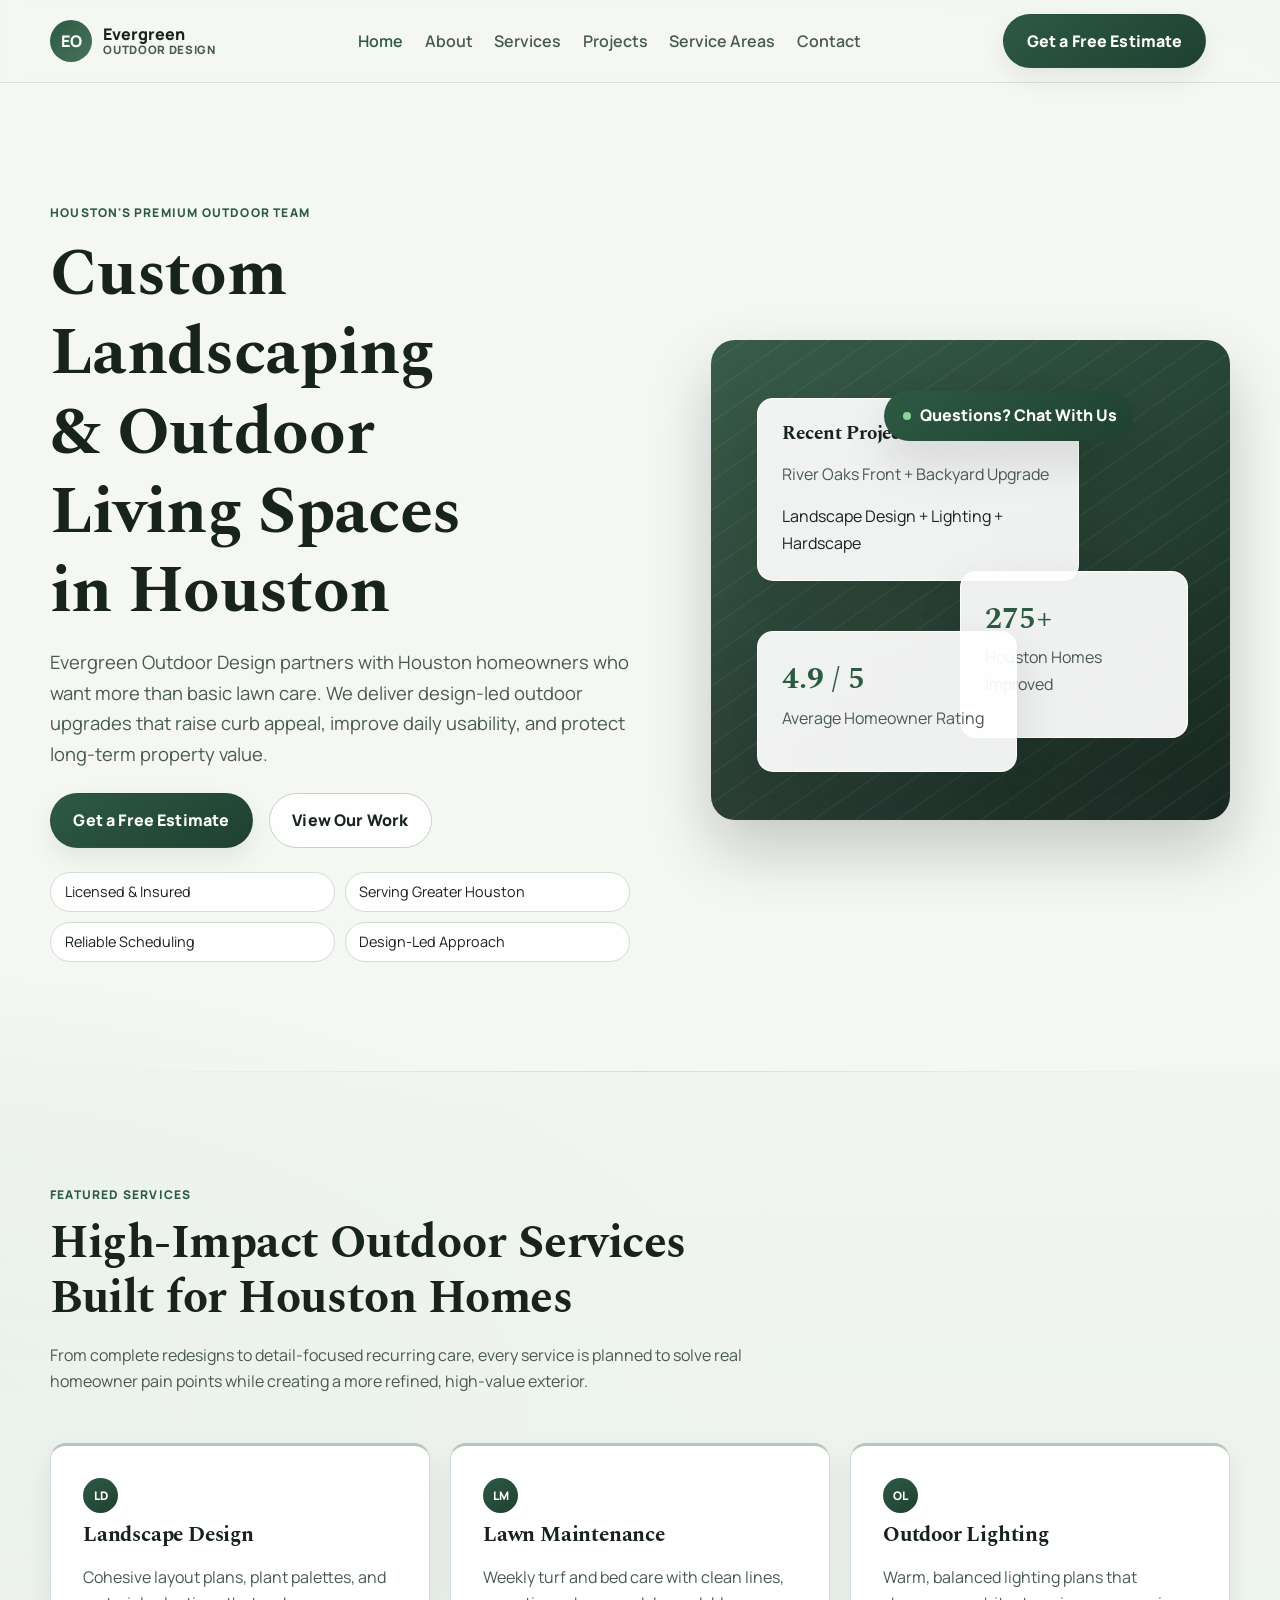
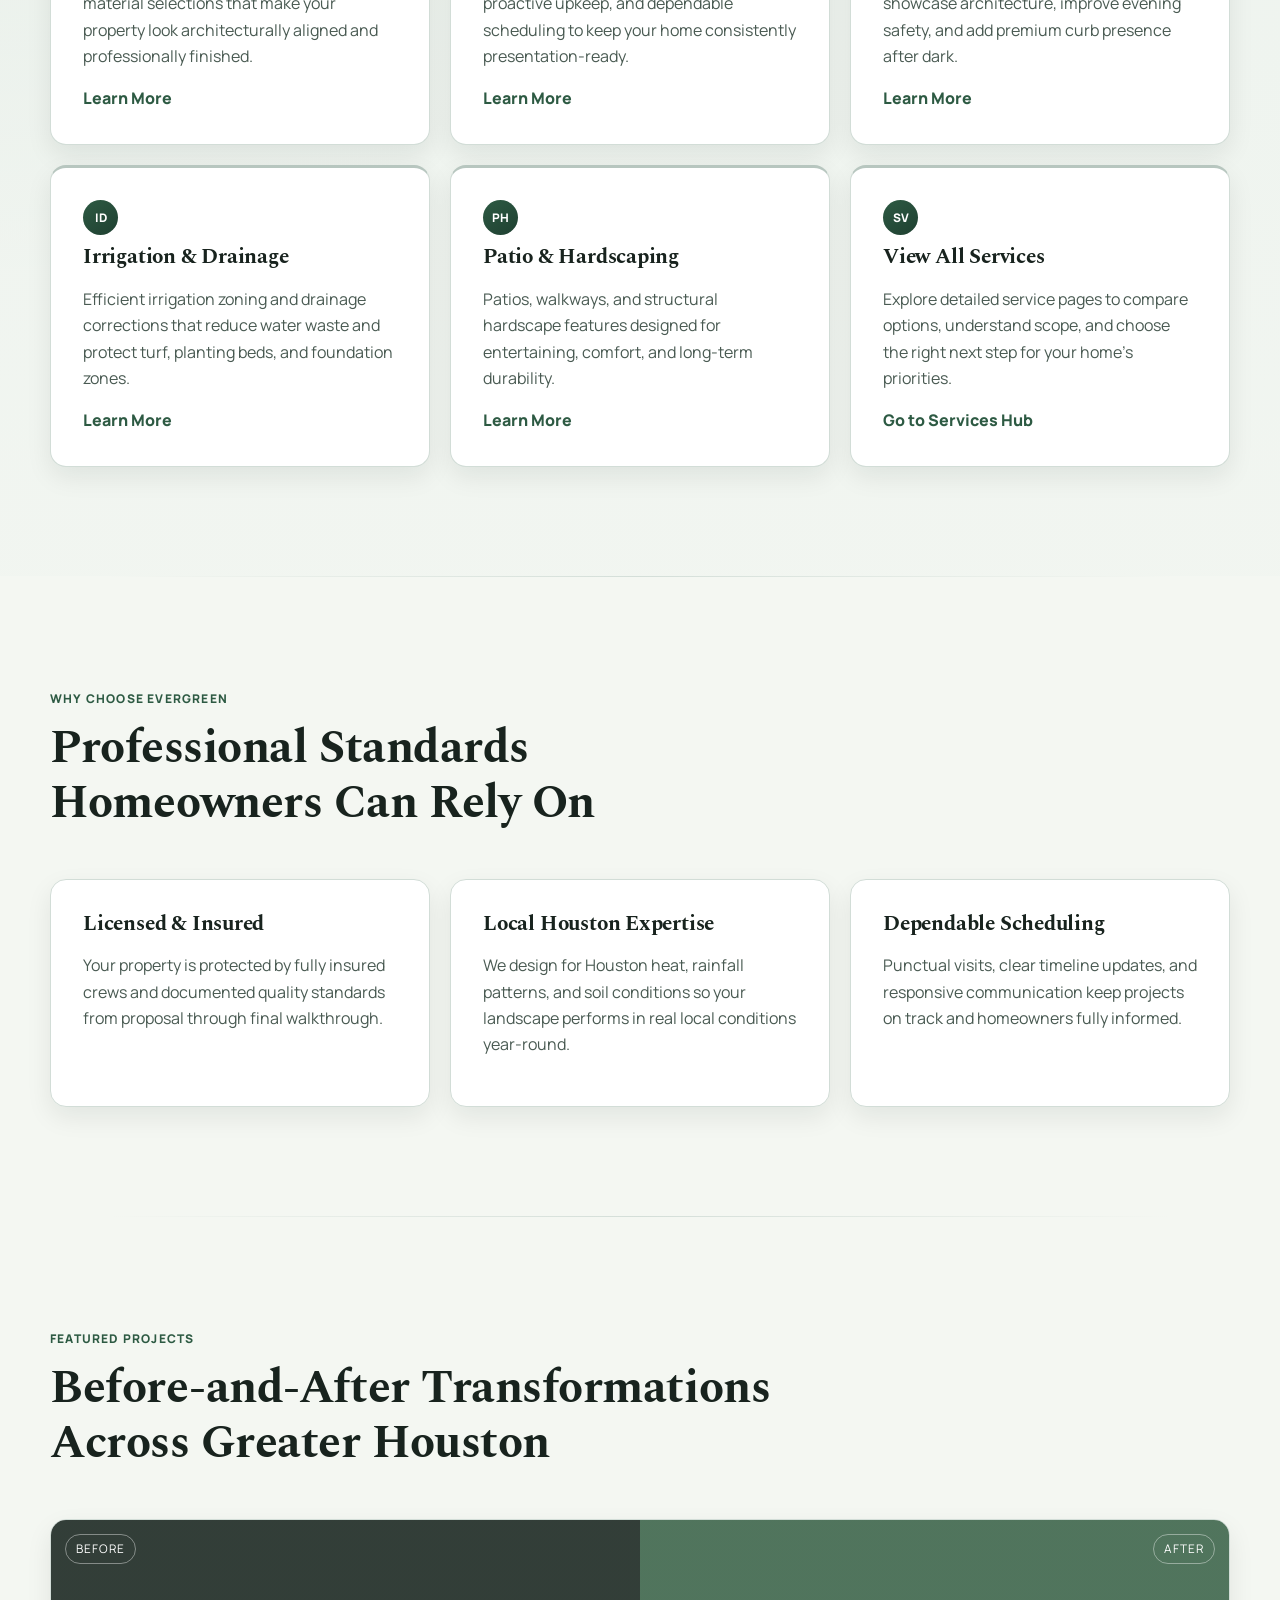
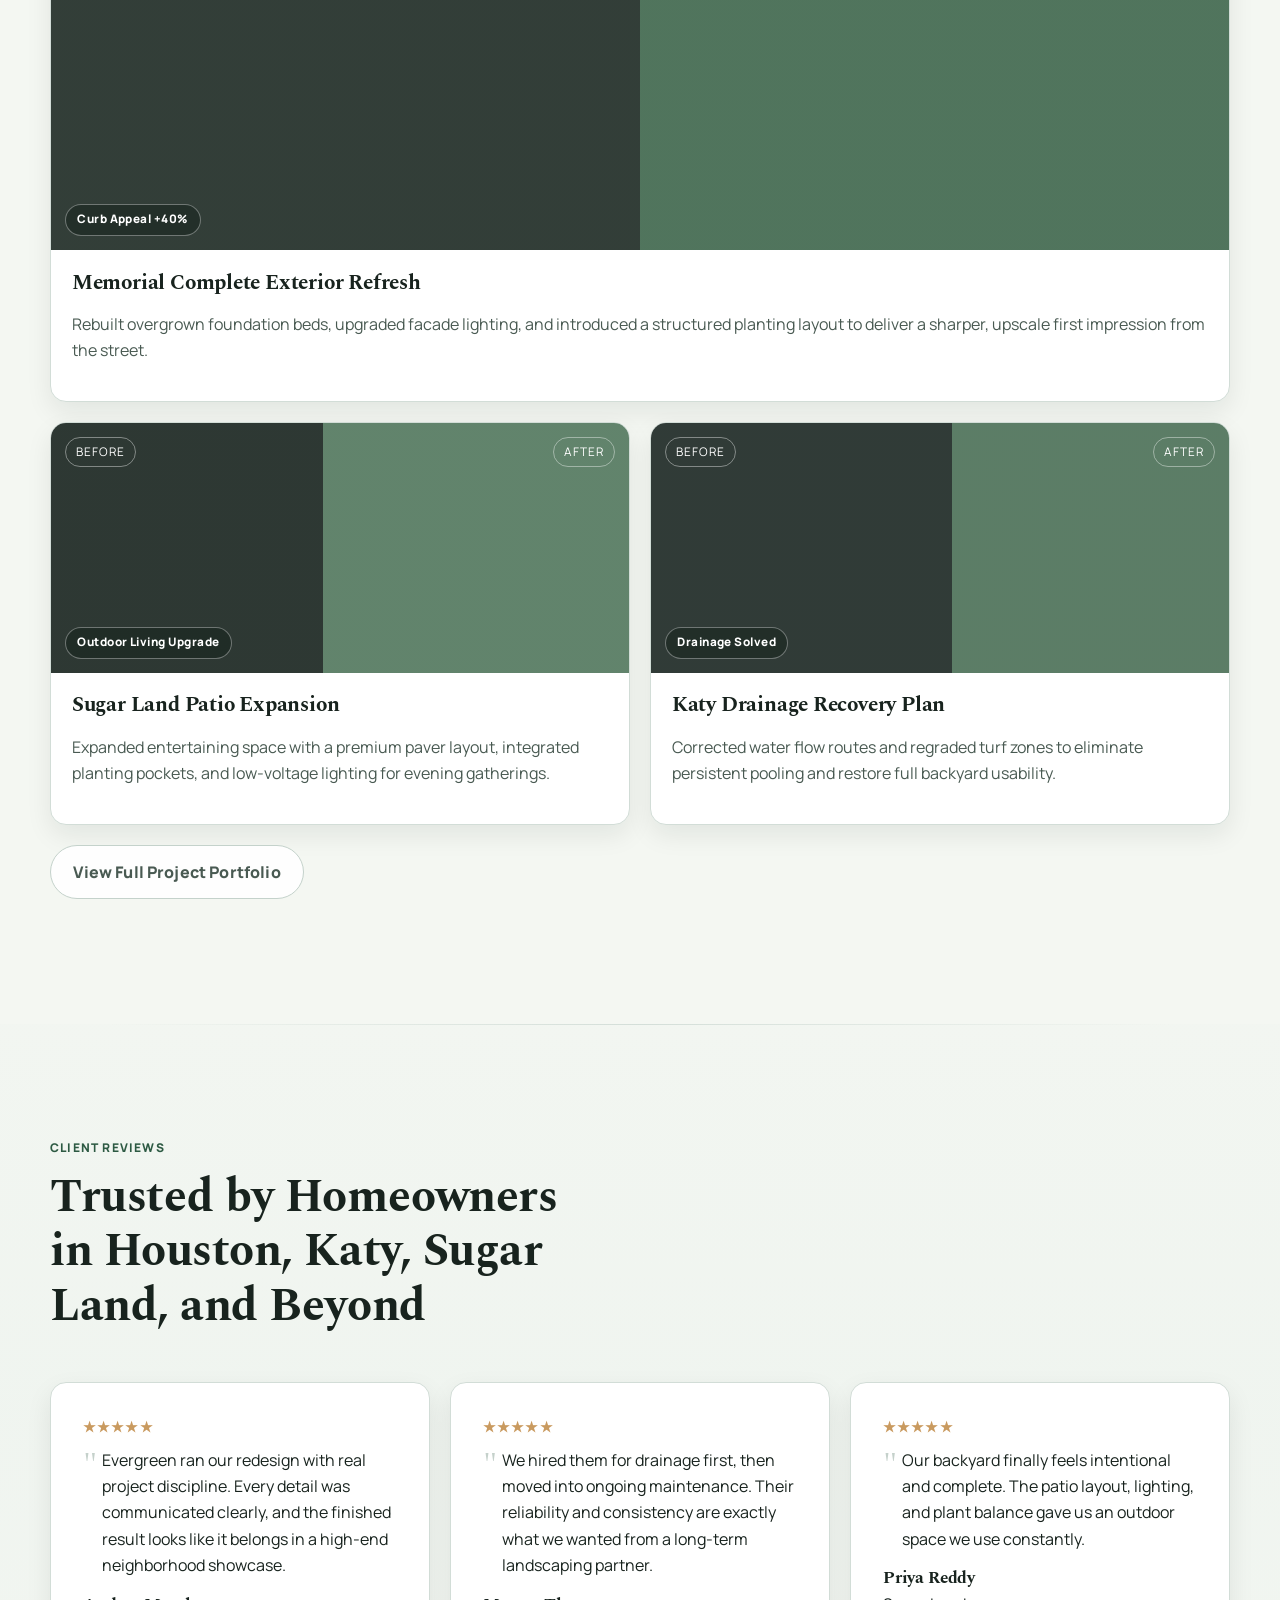
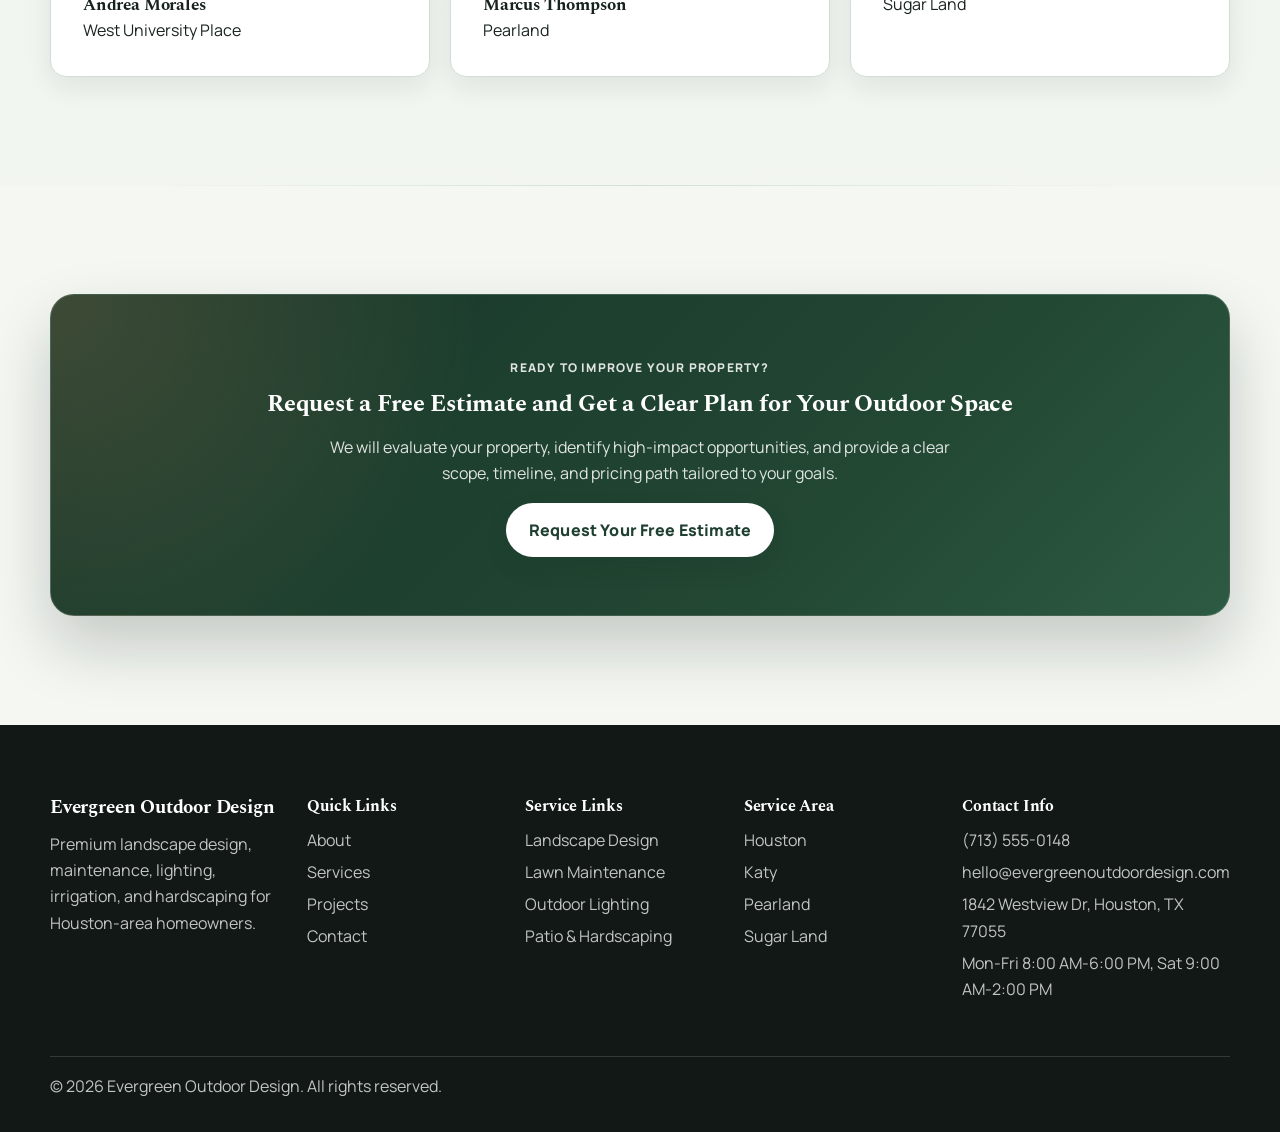
==== commit 821542f3: "Add new service pages for patio hardscaping, projects, service areas, and services with detailed des" ====
--- a/index.html
+++ b/index.html
@@ -6,7 +6,7 @@
     <title>Evergreen Outdoor Design | Premium Landscaping in Houston</title>
     <meta
       name="description"
-      content="Evergreen Outdoor Design delivers premium landscaping, lawn care, lighting, irrigation systems, and patio solutions for Houston-area homes."
+      content="Evergreen Outdoor Design creates premium landscape design, outdoor lighting, lawn care, irrigation, and hardscaping projects for Houston-area homeowners."
     />
     <link rel="preconnect" href="https://fonts.googleapis.com" />
     <link rel="preconnect" href="https://fonts.gstatic.com" crossorigin />
@@ -19,14 +19,12 @@
   <body>
     <a class="skip-link" href="#main-content">Skip to content</a>
 
-    <header class="site-header" id="top">
+    <!-- Header / Navigation -->
+    <header class="site-header">
       <div class="container nav-wrap">
-        <a class="brand" href="#top" aria-label="Evergreen Outdoor Design Home">
+        <a class="brand" href="index.html" aria-label="Evergreen Outdoor Design Home">
           <span class="brand-mark">EO</span>
-          <span class="brand-text">
-            Evergreen
-            <small>Outdoor Design</small>
-          </span>
+          <span class="brand-text">Evergreen<small>Outdoor Design</small></span>
         </a>
 
         <button class="menu-toggle" aria-expanded="false" aria-controls="main-nav">
@@ -34,297 +32,259 @@
         </button>
 
         <nav class="main-nav" id="main-nav" aria-label="Primary">
-          <a href="#services">Services</a>
-          <a href="#why-us">Why Us</a>
-          <a href="#projects">Projects</a>
-          <a href="#testimonials">Reviews</a>
-          <a href="#process">Process</a>
-          <a href="#contact">Contact</a>
+          <a href="index.html">Home</a>
+          <a href="about.html">About</a>
+          <a href="services.html">Services</a>
+          <a href="projects.html">Projects</a>
+          <a href="service-areas.html">Service Areas</a>
+          <a href="contact.html">Contact</a>
         </nav>
 
-        <a class="btn btn-primary nav-cta" href="#contact">Get a Free Estimate</a>
+        <a class="btn btn-primary nav-cta" href="contact.html">Get a Free Estimate</a>
       </div>
     </header>
 
     <main id="main-content">
-      <section class="hero section-pad">
+      <!-- Hero -->
+      <section class="hero section">
         <div class="container hero-grid">
-          <div class="hero-content">
-            <p class="eyebrow">Houston's Trusted Outdoor Specialists</p>
+          <div>
+            <p class="eyebrow">Houston's Premium Outdoor Team</p>
             <h1>Custom Landscaping &amp; Outdoor Living Spaces in Houston</h1>
             <p class="hero-subhead">
-              Evergreen Outdoor Design helps homeowners increase curb appeal, improve
-              outdoor functionality, and protect long-term property value with
-              design-led landscaping and dependable execution.
+              Evergreen Outdoor Design partners with Houston homeowners who want more
+              than basic lawn care. We deliver design-led outdoor upgrades that raise
+              curb appeal, improve daily usability, and protect long-term property
+              value.
             </p>
-
             <div class="hero-actions">
-              <a class="btn btn-primary" href="#contact">Get a Free Estimate</a>
-              <a class="btn btn-secondary" href="#projects">View Our Work</a>
+              <a class="btn btn-primary" href="contact.html">Get a Free Estimate</a>
+              <a class="btn btn-secondary" href="projects.html">View Our Work</a>
             </div>
-
             <ul class="trust-badges" aria-label="Trust badges">
               <li>Licensed &amp; Insured</li>
               <li>Serving Greater Houston</li>
-              <li>Custom Outdoor Solutions</li>
               <li>Reliable Scheduling</li>
+              <li>Design-Led Approach</li>
             </ul>
           </div>
 
           <div class="hero-visual" aria-hidden="true">
-            <div class="visual-card visual-main">
+            <div class="stat-card stat-primary">
               <h3>Recent Project</h3>
-              <p>River Oaks Estate Refresh</p>
-              <span>Design + Lighting + Irrigation</span>
+              <p>River Oaks Front + Backyard Upgrade</p>
+              <span>Landscape Design + Lighting + Hardscape</span>
             </div>
-            <div class="visual-card visual-stat">
-              <strong>250+</strong>
-              <p>Houston Homes Enhanced</p>
+            <div class="stat-card stat-secondary">
+              <strong>275+</strong>
+              <p>Houston Homes Improved</p>
             </div>
-            <div class="visual-card visual-rating">
+            <div class="stat-card stat-tertiary">
               <strong>4.9 / 5</strong>
-              <p>Homeowner Satisfaction</p>
+              <p>Average Homeowner Rating</p>
             </div>
           </div>
         </div>
       </section>
 
-      <section class="services section-pad" id="services">
+      <!-- Featured Services -->
+      <section class="section featured-services">
         <div class="container">
           <div class="section-head">
-            <p class="eyebrow">Services</p>
-            <h2>Premium Services Designed to Elevate Your Property and Simplify Ownership</h2>
+            <p class="eyebrow">Featured Services</p>
+            <h2>High-Impact Outdoor Services Built for Houston Homes</h2>
             <p>
-              We focus on the upgrades that drive the biggest visual and functional
-              return, then deliver them with clean execution and clear communication.
+              From complete redesigns to detail-focused recurring care, every service
+              is planned to solve real homeowner pain points while creating a more
+              refined, high-value exterior.
             </p>
           </div>
 
-          <div class="services-grid">
-            <article class="service-card">
+          <div class="grid-3">
+            <article class="card service-card">
               <span class="service-icon" aria-hidden="true">LD</span>
-              <p class="service-kicker">Design-Led Planning</p>
               <h3>Landscape Design</h3>
-              <p class="service-lead">
-                Transform an average yard into a cohesive, high-end exterior that
-                complements your home's architecture.
-              </p>
-              <ul class="service-points">
-                <li>Tailored plant and material selections for Houston conditions</li>
-                <li>Layered layouts that improve curb presence from every angle</li>
-              </ul>
-              <a class="service-link" href="#contact">Request This Service</a>
-            </article>
-            <article class="service-card">
+              <p>
+                Cohesive layout plans, plant palettes, and material selections that
+                make your property look architecturally aligned and professionally
+                finished.
+              </p>
+              <a class="service-link" href="landscape-design.html">Learn More</a>
+            </article>
+            <article class="card service-card">
               <span class="service-icon" aria-hidden="true">LM</span>
-              <p class="service-kicker">Reliable Weekly Care</p>
               <h3>Lawn Maintenance</h3>
-              <p class="service-lead">
-                Protect your investment with consistent, detail-first maintenance that
-                keeps your lawn and beds client-ready all year.
-              </p>
-              <ul class="service-points">
-                <li>Precision mowing, edging, and cleanup on dependable schedules</li>
-                <li>Proactive turf and bed health monitoring to prevent decline</li>
-              </ul>
-              <a class="service-link" href="#contact">Build a Maintenance Plan</a>
-            </article>
-            <article class="service-card">
+              <p>
+                Weekly turf and bed care with clean lines, proactive upkeep, and
+                dependable scheduling to keep your home consistently presentation-ready.
+              </p>
+              <a class="service-link" href="lawn-maintenance.html">Learn More</a>
+            </article>
+            <article class="card service-card">
               <span class="service-icon" aria-hidden="true">OL</span>
-              <p class="service-kicker">Nighttime Curb Appeal</p>
               <h3>Outdoor Lighting</h3>
-              <p class="service-lead">
-                Increase elegance and security after sunset with lighting that highlights
-                your home's best architectural and landscape features.
-              </p>
-              <ul class="service-points">
-                <li>Architectural, pathway, and focal-light placement strategy</li>
-                <li>Warm, balanced light levels that avoid harsh glare</li>
-              </ul>
-              <a class="service-link" href="#contact">Plan My Lighting Upgrade</a>
-            </article>
-            <article class="service-card">
-              <span class="service-icon" aria-hidden="true">IR</span>
-              <p class="service-kicker">Foundation Protection</p>
-              <h3>Irrigation Systems</h3>
-              <p class="service-lead">
-                Solve overwatering, runoff, and pooling issues before they damage turf,
-                hardscaping, or your home's foundation.
-              </p>
-              <ul class="service-points">
-                <li>Efficient irrigation zoning and coverage adjustments</li>
-                <li>Drainage corrections engineered for heavy Houston rainfall</li>
-              </ul>
-              <a class="service-link" href="#contact">Solve My Water Issues</a>
-            </article>
-            <article class="service-card">
+              <p>
+                Warm, balanced lighting plans that showcase architecture, improve
+                evening safety, and add premium curb presence after dark.
+              </p>
+              <a class="service-link" href="outdoor-lighting.html">Learn More</a>
+            </article>
+            <article class="card service-card">
+              <span class="service-icon" aria-hidden="true">ID</span>
+              <h3>Irrigation &amp; Drainage</h3>
+              <p>
+                Efficient irrigation zoning and drainage corrections that reduce water
+                waste and protect turf, planting beds, and foundation zones.
+              </p>
+              <a class="service-link" href="irrigation-drainage.html">Learn More</a>
+            </article>
+            <article class="card service-card">
               <span class="service-icon" aria-hidden="true">PH</span>
-              <p class="service-kicker">Outdoor Living Upgrades</p>
               <h3>Patio &amp; Hardscaping</h3>
-              <p class="service-lead">
-                Add usable square footage outdoors with elegant patios and hardscape
-                features built for comfort, entertaining, and long-term durability.
-              </p>
-              <ul class="service-points">
-                <li>Custom layouts for flow, seating, and entertaining zones</li>
-                <li>Premium finishes installed to hold up through weather cycles</li>
-              </ul>
-              <a class="service-link" href="#contact">Start My Patio Project</a>
-            </article>
-            <article class="service-card">
-              <span class="service-icon" aria-hidden="true">SC</span>
-              <p class="service-kicker">Seasonal Property Reset</p>
-              <h3>Seasonal Cleanup</h3>
-              <p class="service-lead">
-                Quickly restore a polished appearance with strategic cleanup services
-                before events, listing photos, or changing seasons.
-              </p>
-              <ul class="service-points">
-                <li>Bed refreshes, targeted pruning, and debris removal</li>
-                <li>Storm-season prep to reduce risk and preserve appearance</li>
-              </ul>
-              <a class="service-link" href="#contact">Book Seasonal Service</a>
-            </article>
-          </div>
-          <div class="services-cta">
-            <p>Not sure which service you need first? We prioritize the highest-ROI upgrades for your property.</p>
-            <a class="btn btn-primary" href="#contact">Get My Custom Service Plan</a>
-          </div>
-        </div>
-      </section>
-
-      <section class="why-us section-pad" id="why-us">
+              <p>
+                Patios, walkways, and structural hardscape features designed for
+                entertaining, comfort, and long-term durability.
+              </p>
+              <a class="service-link" href="patio-hardscaping.html">Learn More</a>
+            </article>
+            <article class="card service-card">
+              <span class="service-icon" aria-hidden="true">SV</span>
+              <h3>View All Services</h3>
+              <p>
+                Explore detailed service pages to compare options, understand scope,
+                and choose the right next step for your home's priorities.
+              </p>
+              <a class="service-link" href="services.html">Go to Services Hub</a>
+            </article>
+          </div>
+        </div>
+      </section>
+
+      <!-- Why Choose Us -->
+      <section class="section">
         <div class="container">
           <div class="section-head">
-            <p class="eyebrow">Why Homeowners Choose Evergreen</p>
-            <h2>Built for Clients Who Care About Quality and Reliability</h2>
-          </div>
-
-          <div class="why-grid">
-            <article>
+            <p class="eyebrow">Why Choose Evergreen</p>
+            <h2>Professional Standards Homeowners Can Rely On</h2>
+          </div>
+          <div class="grid-3">
+            <article class="card">
               <h3>Licensed &amp; Insured</h3>
               <p>
-                Your home is protected with fully insured crews and professional
-                standards built for high-value residential work.
-              </p>
-            </article>
-            <article>
-              <h3>Reliable Scheduling</h3>
-              <p>
-                We show up when promised, keep communication clear, and run projects
-                with timelines homeowners can confidently plan around.
-              </p>
-            </article>
-            <article>
-              <h3>Experienced Crews</h3>
-              <p>
-                Skilled crews handle design details, installation quality, and site
-                cleanliness so each phase feels smooth and professional.
-              </p>
-            </article>
-            <article>
-              <h3>High-End Outdoor Design</h3>
-              <p>
-                Every layout, material, and planting decision is made to elevate your
-                home's style and long-term curb appeal.
-              </p>
-            </article>
-            <article>
+                Your property is protected by fully insured crews and documented
+                quality standards from proposal through final walkthrough.
+              </p>
+            </article>
+            <article class="card">
               <h3>Local Houston Expertise</h3>
               <p>
-                We design and maintain for Houston heat, storms, and soil conditions
-                to keep your landscape healthy year-round.
-              </p>
-            </article>
-          </div>
-        </div>
-      </section>
-
-      <section class="projects section-pad" id="projects">
+                We design for Houston heat, rainfall patterns, and soil conditions so
+                your landscape performs in real local conditions year-round.
+              </p>
+            </article>
+            <article class="card">
+              <h3>Dependable Scheduling</h3>
+              <p>
+                Punctual visits, clear timeline updates, and responsive communication
+                keep projects on track and homeowners fully informed.
+              </p>
+            </article>
+          </div>
+        </div>
+      </section>
+
+      <!-- Featured Projects -->
+      <section class="section">
         <div class="container">
           <div class="section-head">
             <p class="eyebrow">Featured Projects</p>
-            <h2>Before-and-After Results That Transform Entire Properties</h2>
+            <h2>Before-and-After Transformations Across Greater Houston</h2>
           </div>
 
           <div class="projects-grid">
-            <article class="project-card project-featured">
+            <article class="card project-card project-featured">
               <div class="project-image">
                 <span class="tag">Before</span>
                 <span class="tag after">After</span>
-                <span class="project-badge">Curb Appeal +42%</span>
+                <span class="project-badge">Curb Appeal +40%</span>
               </div>
               <div class="project-copy">
-                <h3>Memorial Modern Front Elevation</h3>
+                <h3>Memorial Complete Exterior Refresh</h3>
                 <p>
-                  Reworked planting beds, layered lighting, and drainage corrections
-                  turned a flat curb presence into a premium, high-contrast arrival.
+                  Rebuilt overgrown foundation beds, upgraded facade lighting, and
+                  introduced a structured planting layout to deliver a sharper,
+                  upscale first impression from the street.
                 </p>
               </div>
             </article>
-            <article class="project-card">
+            <article class="card project-card">
               <div class="project-image variant-two">
                 <span class="tag">Before</span>
                 <span class="tag after">After</span>
-                <span class="project-badge">Backyard Entertaining</span>
+                <span class="project-badge">Outdoor Living Upgrade</span>
               </div>
               <div class="project-copy">
-                <h3>Sugar Land Backyard Living Upgrade</h3>
+                <h3>Sugar Land Patio Expansion</h3>
                 <p>
-                  Added a custom paver patio, accent lighting, and structured softscape
-                  zones to create a more functional entertaining space.
+                  Expanded entertaining space with a premium paver layout, integrated
+                  planting pockets, and low-voltage lighting for evening gatherings.
                 </p>
               </div>
             </article>
-            <article class="project-card">
+            <article class="card project-card">
               <div class="project-image variant-three">
                 <span class="tag">Before</span>
                 <span class="tag after">After</span>
-                <span class="project-badge">Drainage Resolved</span>
+                <span class="project-badge">Drainage Solved</span>
               </div>
               <div class="project-copy">
-                <h3>Katy Drainage + Landscape Recovery</h3>
+                <h3>Katy Drainage Recovery Plan</h3>
                 <p>
-                  Solved standing-water issues and rebuilt turf and planting layout for
-                  cleaner lines, healthier growth, and better long-term performance.
+                  Corrected water flow routes and regraded turf zones to eliminate
+                  persistent pooling and restore full backyard usability.
                 </p>
               </div>
             </article>
           </div>
-        </div>
-      </section>
-
-      <section class="testimonials section-pad" id="testimonials">
+          <p style="margin-top: 1.25rem">
+            <a class="btn btn-secondary" href="projects.html">View Full Project Portfolio</a>
+          </p>
+        </div>
+      </section>
+
+      <!-- Testimonials -->
+      <section class="section testimonials">
         <div class="container">
           <div class="section-head">
             <p class="eyebrow">Client Reviews</p>
-            <h2>Trusted by Homeowners Across Greater Houston</h2>
-          </div>
-
-          <div class="testimonial-grid">
-            <article class="testimonial-card">
-              <p class="stars" aria-label="5 out of 5 stars">&#9733;&#9733;&#9733;&#9733;&#9733;</p>
-              <p>
-                "Evergreen made our front yard look like a custom model home. The team
-                was professional, punctual, and detail-focused from quote to cleanup."
+            <h2>Trusted by Homeowners in Houston, Katy, Sugar Land, and Beyond</h2>
+          </div>
+          <div class="grid-3">
+            <article class="card testimonial-card">
+              <p class="stars">&#9733;&#9733;&#9733;&#9733;&#9733;</p>
+              <p class="quote">
+                Evergreen ran our redesign with real project discipline. Every detail
+                was communicated clearly, and the finished result looks like it belongs
+                in a high-end neighborhood showcase.
               </p>
               <h3>Andrea Morales</h3>
               <span>West University Place</span>
             </article>
-            <article class="testimonial-card">
-              <p class="stars" aria-label="5 out of 5 stars">&#9733;&#9733;&#9733;&#9733;&#9733;</p>
-              <p>
-                "We hired them for drainage and lighting, then signed up for ongoing
-                maintenance. Everything is cleaner, healthier, and easier to manage."
+            <article class="card testimonial-card">
+              <p class="stars">&#9733;&#9733;&#9733;&#9733;&#9733;</p>
+              <p class="quote">
+                We hired them for drainage first, then moved into ongoing maintenance.
+                Their reliability and consistency are exactly what we wanted from a
+                long-term landscaping partner.
               </p>
               <h3>Marcus Thompson</h3>
               <span>Pearland</span>
             </article>
-            <article class="testimonial-card">
-              <p class="stars" aria-label="5 out of 5 stars">&#9733;&#9733;&#9733;&#9733;&#9733;</p>
-              <p>
-                "Clear communication, realistic timelines, and exceptional design taste.
-                We finally have an outdoor space that feels finished and premium."
+            <article class="card testimonial-card">
+              <p class="stars">&#9733;&#9733;&#9733;&#9733;&#9733;</p>
+              <p class="quote">
+                Our backyard finally feels intentional and complete. The patio layout,
+                lighting, and plant balance gave us an outdoor space we use constantly.
               </p>
               <h3>Priya Reddy</h3>
               <span>Sugar Land</span>
@@ -333,209 +293,46 @@
         </div>
       </section>
 
-      <section class="process section-pad" id="process">
-        <div class="container">
-          <div class="section-head">
-            <p class="eyebrow">Our Process</p>
-            <h2>A Smooth, Structured Experience From First Call to Ongoing Maintenance</h2>
-          </div>
-
-          <ol class="process-list">
-            <li>
-              <h3>Consultation</h3>
-              <p>
-                We assess your property, priorities, and style preferences to define
-                the right scope and budget.
-              </p>
-            </li>
-            <li>
-              <h3>Design Plan</h3>
-              <p>
-                You receive a clear plan with layout ideas, service recommendations,
-                and transparent pricing options.
-              </p>
-            </li>
-            <li>
-              <h3>Installation</h3>
-              <p>
-                Our crew executes with precision, clean job-site standards, and steady
-                communication.
-              </p>
-            </li>
-            <li>
-              <h3>Ongoing Maintenance</h3>
-              <p>
-                Keep results strong with maintenance plans tailored to your property,
-                season, and growth cycles.
-              </p>
-            </li>
-          </ol>
-        </div>
-      </section>
-
-      <section class="service-area section-pad" id="service-area">
-        <div class="container area-grid">
-          <div>
-            <p class="eyebrow">Service Area</p>
-            <h2>Proudly Serving Houston and Surrounding Communities</h2>
-            <p>
-              We provide premium landscaping and maintenance services throughout the
-              Houston metro area, with dependable scheduling and local expertise.
-            </p>
-          </div>
-          <ul class="area-list">
-            <li>Houston</li>
-            <li>Katy</li>
-            <li>Pearland</li>
-            <li>Sugar Land</li>
-            <li>Pasadena</li>
-            <li>Cypress</li>
-          </ul>
-        </div>
-      </section>
-
-      <section class="faq section-pad" id="faq">
-        <div class="container">
-          <div class="section-head">
-            <p class="eyebrow">FAQ</p>
-            <h2>Answers to Common Landscaping Questions</h2>
-          </div>
-
-          <div class="faq-list">
-            <details>
-              <summary>How much does landscaping typically cost?</summary>
-              <p>
-                Costs depend on project size, materials, and service scope. Most
-                projects begin with a consultation so we can provide a clear, itemized
-                estimate aligned with your goals.
-              </p>
-            </details>
-            <details>
-              <summary>Do you offer maintenance plans?</summary>
-              <p>
-                Yes. We offer weekly and seasonal maintenance options that can include
-                mowing, edging, pruning, fertilization support, and cleanup visits.
-              </p>
-            </details>
-            <details>
-              <summary>Do you work on new-build homes?</summary>
-              <p>
-                Absolutely. We regularly design and install full landscapes for new
-                construction, including irrigation, hardscaping, and lighting.
-              </p>
-            </details>
-            <details>
-              <summary>How often should lawns be serviced in Houston?</summary>
-              <p>
-                Most Houston lawns benefit from weekly service during peak growth, with
-                adjustments by season. We recommend schedules based on your turf type.
-              </p>
-            </details>
-          </div>
-        </div>
-      </section>
-
-      <section class="cta section-pad">
-        <div class="container cta-panel">
-          <p class="eyebrow">Ready to Upgrade Your Outdoor Space?</p>
-          <h2>Request a Free Estimate and Get a Clear Plan for Your Property</h2>
+      <!-- Primary CTA -->
+      <section class="section">
+        <div class="container cta-band">
+          <p class="eyebrow">Ready to Improve Your Property?</p>
+          <h2>Request a Free Estimate and Get a Clear Plan for Your Outdoor Space</h2>
           <p>
-            We will walk your site, identify high-impact opportunities, and give you a
-            practical plan with transparent pricing and clear next steps.
+            We will evaluate your property, identify high-impact opportunities, and
+            provide a clear scope, timeline, and pricing path tailored to your goals.
           </p>
-          <a class="btn btn-primary" href="#contact">Request Your Free Estimate</a>
-        </div>
-      </section>
-
-      <section class="contact section-pad" id="contact">
-        <div class="container contact-grid">
-          <div class="contact-copy">
-            <p class="eyebrow">Contact</p>
-            <h2>Let's Plan Your Next Outdoor Project</h2>
-            <p>
-              Tell us about your property and goals. We will follow up promptly to
-              schedule your consultation.
-            </p>
-            <ul class="contact-details">
-              <li><strong>Phone:</strong> (713) 555-0148</li>
-              <li><strong>Email:</strong> hello@evergreenoutdoordesign.com</li>
-              <li><strong>Hours:</strong> Mon-Fri 8:00 AM-6:00 PM, Sat 9:00 AM-2:00 PM</li>
-              <li><strong>Address:</strong> 1842 Westview Dr, Houston, TX 77055</li>
-            </ul>
-            <div class="map-placeholder" aria-label="Map placeholder">
-              Houston Service Hub Map Placeholder
-            </div>
-          </div>
-
-          <form class="contact-form" id="estimate-form">
-            <h3>Request a Free Estimate</h3>
-            <label for="name">Full Name</label>
-            <input id="name" name="name" type="text" placeholder="Your name" required />
-
-            <label for="email">Email Address</label>
-            <input
-              id="email"
-              name="email"
-              type="email"
-              placeholder="you@email.com"
-              required
-            />
-
-            <label for="phone">Phone Number</label>
-            <input id="phone" name="phone" type="tel" placeholder="(713) 555-0123" required />
-
-            <label for="service">Service Needed</label>
-            <select id="service" name="service" required>
-              <option value="">Select a service</option>
-              <option>Landscape Design</option>
-              <option>Lawn Maintenance</option>
-              <option>Outdoor Lighting</option>
-              <option>Irrigation Systems</option>
-              <option>Patio &amp; Hardscaping</option>
-              <option>Seasonal Cleanup</option>
-            </select>
-
-            <label for="message">Project Details</label>
-            <textarea
-              id="message"
-              name="message"
-              rows="4"
-              placeholder="Tell us about your property and goals"
-              required
-            ></textarea>
-
-            <button type="submit" class="btn btn-primary">Send My Request</button>
-            <p class="form-note" id="form-note" aria-live="polite"></p>
-          </form>
+          <a class="btn btn-primary" href="contact.html">Request Your Free Estimate</a>
         </div>
       </section>
     </main>
 
+    <!-- Footer -->
     <footer class="site-footer">
       <div class="container footer-grid">
         <div>
           <h3>Evergreen Outdoor Design</h3>
           <p>
-            Premium landscaping, design, and maintenance services for homeowners across
-            the Houston area.
+            Premium landscape design, maintenance, lighting, irrigation, and
+            hardscaping for Houston-area homeowners.
           </p>
         </div>
         <div>
           <h4>Quick Links</h4>
           <ul>
-            <li><a href="#services">Services</a></li>
-            <li><a href="#projects">Projects</a></li>
-            <li><a href="#testimonials">Reviews</a></li>
-            <li><a href="#contact">Contact</a></li>
+            <li><a href="about.html">About</a></li>
+            <li><a href="services.html">Services</a></li>
+            <li><a href="projects.html">Projects</a></li>
+            <li><a href="contact.html">Contact</a></li>
           </ul>
         </div>
         <div>
           <h4>Service Links</h4>
           <ul>
-            <li><a href="#services">Landscape Design</a></li>
-            <li><a href="#services">Irrigation Systems</a></li>
-            <li><a href="#services">Patio &amp; Hardscaping</a></li>
-            <li><a href="#services">Maintenance Plans</a></li>
+            <li><a href="landscape-design.html">Landscape Design</a></li>
+            <li><a href="lawn-maintenance.html">Lawn Maintenance</a></li>
+            <li><a href="outdoor-lighting.html">Outdoor Lighting</a></li>
+            <li><a href="patio-hardscaping.html">Patio &amp; Hardscaping</a></li>
           </ul>
         </div>
         <div>
@@ -562,6 +359,7 @@
       </div>
     </footer>
 
+    <!-- Chatbot -->
     <section class="chatbot" aria-label="Website chat assistant">
       <button class="chatbot-toggle" id="chatbot-toggle" aria-expanded="false">
         Questions? Chat With Us
@@ -571,7 +369,7 @@
           <div class="chatbot-title-wrap">
             <span class="chatbot-avatar" aria-hidden="true">EO</span>
             <div>
-              <h3>Evergreen Concierge</h3>
+              <h3>Evergreen Assistant</h3>
               <p>Usually replies in under 5 minutes</p>
             </div>
           </div>
@@ -579,7 +377,8 @@
         </div>
         <div class="chatbot-messages" id="chatbot-messages">
           <div class="msg bot">
-            Welcome to Evergreen Outdoor Design. I can help with estimates, service areas, and service options.
+            Welcome to Evergreen Outdoor Design. I can help with estimates, services,
+            and service areas.
             <span class="msg-time">Just now</span>
           </div>
         </div>
@@ -589,11 +388,11 @@
           <button type="button" data-question="services">What services do you offer?</button>
         </div>
         <form class="chatbot-input-row" id="chatbot-form">
-          <label class="sr-only" for="chatbot-input">Type your question</label>
+          <label class="sr-only" for="chatbot-input">Type your message</label>
           <input
             id="chatbot-input"
             type="text"
-            placeholder="Ask about services, pricing, or timing..."
+            placeholder="Ask about pricing, service areas, or scheduling..."
             autocomplete="off"
           />
           <button type="submit">Send</button>
--- a/styles.css
+++ b/styles.css
@@ -1,47 +1,47 @@
 /* =========================
-   Design Tokens / Variables
+   Evergreen Outdoor Design
+   Shared Multi-Page Styles
 ========================= */
+
+/* ---------- Design Tokens ---------- */
 :root {
   --font-body: "Manrope", "Segoe UI", sans-serif;
   --font-heading: "Spectral", Georgia, serif;
 
-  --color-bg: #f5f7f2;
+  --color-bg: #f4f7f2;
   --color-surface: #ffffff;
-  --color-surface-alt: #eef3ec;
-  --color-text: #19231f;
-  --color-text-soft: #44534d;
-  --color-primary: #2f5c45;
-  --color-primary-strong: #1f4030;
-  --color-accent: #b48c5f;
-  --color-border: #d3ded8;
-  --color-dark: #121915;
-
-  --shadow-sm: 0 10px 26px rgba(18, 33, 26, 0.09);
-  --shadow-md: 0 20px 44px rgba(15, 27, 22, 0.13);
-  --shadow-lg: 0 32px 72px rgba(14, 24, 19, 0.2);
-
-  --radius-sm: 11px;
-  --radius-md: 18px;
-  --radius-lg: 28px;
+  --color-surface-soft: #edf3ee;
+  --color-text: #18231e;
+  --color-text-soft: #495a52;
+  --color-primary: #2d5a43;
+  --color-primary-strong: #1f4031;
+  --color-accent: #b58b5d;
+  --color-border: #d2ddd7;
+  --color-dark: #111815;
+  --color-success: #8dd29d;
+
+  --shadow-sm: 0 10px 26px rgba(16, 29, 23, 0.08);
+  --shadow-md: 0 20px 44px rgba(14, 24, 20, 0.12);
+  --shadow-lg: 0 30px 64px rgba(10, 18, 15, 0.2);
+
+  --radius-sm: 10px;
+  --radius-md: 16px;
+  --radius-lg: 24px;
   --radius-pill: 999px;
 
   --space-1: 0.5rem;
   --space-2: 0.75rem;
   --space-3: 1rem;
   --space-4: 1.5rem;
-  --space-5: 2.1rem;
-  --space-6: 3.4rem;
-  --space-7: 5.2rem;
-  --space-8: 7.4rem;
-
-  --transition-fast: 0.2s ease;
-  --transition-base: 0.3s ease;
+  --space-5: 2rem;
+  --space-6: 3rem;
+  --space-7: 4.5rem;
+  --space-8: 6.5rem;
+
   --max-width: 1180px;
 }
 
-/* =========================
-   Base / Reset
-========================= */
+/* ---------- Base ---------- */
 *,
 *::before,
 *::after {
@@ -56,31 +56,11 @@
   margin: 0;
   font-family: var(--font-body);
   color: var(--color-text);
+  line-height: 1.65;
   background:
-    radial-gradient(1300px 560px at 105% -8%, rgba(180, 140, 95, 0.14), transparent),
-    radial-gradient(1080px 520px at -8% 18%, rgba(47, 92, 69, 0.1), transparent),
+    radial-gradient(1100px 560px at 106% -8%, rgba(181, 139, 93, 0.15), transparent),
+    radial-gradient(920px 460px at -10% 24%, rgba(45, 90, 67, 0.09), transparent),
     var(--color-bg);
-  line-height: 1.68;
-}
-
-main section {
-  position: relative;
-}
-
-main section + section::before {
-  content: "";
-  position: absolute;
-  top: 0;
-  left: 50%;
-  width: min(92%, 1080px);
-  height: 1px;
-  transform: translateX(-50%);
-  background: linear-gradient(
-    90deg,
-    rgba(211, 222, 216, 0),
-    rgba(211, 222, 216, 0.9),
-    rgba(211, 222, 216, 0)
-  );
 }
 
 h1,
@@ -89,8 +69,8 @@
 h4 {
   margin: 0 0 var(--space-3);
   font-family: var(--font-heading);
-  line-height: 1.16;
-  letter-spacing: -0.015em;
+  line-height: 1.18;
+  letter-spacing: -0.01em;
 }
 
 h1,
@@ -109,14 +89,14 @@
 }
 
 ul {
+  list-style: none;
   margin: 0;
   padding: 0;
-  list-style: none;
 }
 
 input,
+textarea,
 select,
-textarea,
 button {
   font: inherit;
 }
@@ -126,68 +106,73 @@
   margin-inline: auto;
 }
 
-.section-pad {
-  padding-block: clamp(4.75rem, 10vw, 7.4rem);
+.section {
+  padding-block: clamp(4.2rem, 9vw, 6.8rem);
+  position: relative;
+}
+
+.section + .section::before {
+  content: "";
+  position: absolute;
+  top: 0;
+  left: 50%;
+  transform: translateX(-50%);
+  width: min(90%, 1060px);
+  height: 1px;
+  background: linear-gradient(
+    90deg,
+    rgba(210, 221, 215, 0),
+    rgba(210, 221, 215, 0.95),
+    rgba(210, 221, 215, 0)
+  );
 }
 
 .eyebrow {
   display: inline-block;
   margin-bottom: var(--space-2);
-  color: var(--color-primary);
   text-transform: uppercase;
   letter-spacing: 0.1em;
-  font-size: 0.74rem;
   font-weight: 800;
+  font-size: 0.75rem;
+  color: var(--color-primary);
 }
 
 .section-head {
-  max-width: 780px;
-  margin-bottom: clamp(2rem, 5vw, 3.4rem);
+  max-width: 760px;
+  margin-bottom: var(--space-6);
 }
 
 .section-head h2 {
-  font-size: clamp(2rem, 4.6vw, 3rem);
-  margin-bottom: 0.8rem;
-}
-
-.section-head p {
-  max-width: 64ch;
+  font-size: clamp(1.9rem, 4.3vw, 2.9rem);
 }
 
 .skip-link {
   position: absolute;
   left: -9999px;
   top: var(--space-2);
-  padding: var(--space-2) var(--space-3);
   background: var(--color-dark);
   color: #fff;
+  padding: 0.55rem 0.8rem;
   border-radius: var(--radius-sm);
+  z-index: 999;
 }
 
 .skip-link:focus {
   left: var(--space-3);
-  z-index: 1000;
-}
-
-/* =========================
-   Buttons
-========================= */
+}
+
+/* ---------- Buttons ---------- */
 .btn {
   display: inline-flex;
   align-items: center;
   justify-content: center;
-  gap: 0.4rem;
-  padding: 0.86rem 1.45rem;
+  gap: 0.35rem;
+  border: 1px solid transparent;
   border-radius: var(--radius-pill);
+  padding: 0.82rem 1.4rem;
   font-weight: 800;
   letter-spacing: 0.01em;
-  border: 1px solid transparent;
-  transition:
-    transform var(--transition-base),
-    box-shadow var(--transition-base),
-    border-color var(--transition-fast),
-    background var(--transition-base),
-    color var(--transition-base);
+  transition: transform 0.25s ease, box-shadow 0.25s ease, border-color 0.25s ease;
 }
 
 .btn:hover,
@@ -196,8 +181,8 @@
 }
 
 .btn-primary {
+  color: #fff;
   background: linear-gradient(145deg, var(--color-primary), var(--color-primary-strong));
-  color: #fff;
   box-shadow: var(--shadow-sm);
 }
 
@@ -207,41 +192,37 @@
 }
 
 .btn-secondary {
-  border-color: #c9d6cf;
-  background: rgba(255, 255, 255, 0.9);
-  color: var(--color-text);
+  background: rgba(255, 255, 255, 0.92);
+  border-color: #c4d2cb;
 }
 
 .btn-secondary:hover,
 .btn-secondary:focus-visible {
-  border-color: #bac9c1;
-  background: #fff;
-}
-
-/* =========================
-   Header / Navigation
-========================= */
+  border-color: #b1c3ba;
+}
+
+/* ---------- Header / Navigation ---------- */
 .site-header {
   position: sticky;
   top: 0;
   z-index: 80;
   backdrop-filter: blur(10px);
-  background: rgba(245, 247, 242, 0.9);
-  border-bottom: 1px solid rgba(211, 222, 216, 0.85);
+  background: rgba(244, 247, 242, 0.92);
+  border-bottom: 1px solid rgba(210, 221, 215, 0.88);
 }
 
 .nav-wrap {
+  min-height: 82px;
   display: grid;
   grid-template-columns: auto 1fr auto auto;
+  gap: var(--space-4);
   align-items: center;
-  gap: var(--space-4);
-  min-height: 82px;
 }
 
 .brand {
   display: inline-flex;
   align-items: center;
-  gap: var(--space-2);
+  gap: 0.7rem;
 }
 
 .brand-mark {
@@ -250,40 +231,22 @@
   border-radius: 50%;
   display: grid;
   place-items: center;
-  background: linear-gradient(135deg, var(--color-primary), #436f58);
   color: #fff;
   font-weight: 800;
+  background: linear-gradient(135deg, var(--color-primary), #48735a);
 }
 
 .brand-text {
   font-weight: 800;
-  font-size: 1rem;
   line-height: 1.12;
 }
 
 .brand-text small {
   display: block;
   font-size: 0.72rem;
+  text-transform: uppercase;
+  letter-spacing: 0.06em;
   color: var(--color-text-soft);
-  letter-spacing: 0.06em;
-  text-transform: uppercase;
-}
-
-.main-nav {
-  display: flex;
-  justify-content: center;
-  gap: var(--space-4);
-}
-
-.main-nav a {
-  color: var(--color-text-soft);
-  font-weight: 600;
-  padding-block: 0.2rem;
-}
-
-.main-nav a:hover,
-.main-nav a:focus-visible {
-  color: var(--color-primary);
 }
 
 .menu-toggle {
@@ -291,15 +254,31 @@
   border: 1px solid var(--color-border);
   background: #fff;
   border-radius: var(--radius-pill);
-  padding: 0.52rem 0.95rem;
+  padding: 0.5rem 0.92rem;
   font-weight: 700;
 }
 
-/* =========================
-   Hero
-========================= */
+.main-nav {
+  display: flex;
+  justify-content: center;
+  gap: 1.35rem;
+}
+
+.main-nav a {
+  color: var(--color-text-soft);
+  font-weight: 600;
+  padding-block: 0.15rem;
+}
+
+.main-nav a:hover,
+.main-nav a:focus-visible,
+.main-nav a.active {
+  color: var(--color-primary);
+}
+
+/* ---------- Hero ---------- */
 .hero {
-  padding-top: clamp(5.3rem, 10vw, 7.8rem);
+  padding-top: clamp(4.8rem, 9vw, 7.2rem);
 }
 
 .hero-grid {
@@ -309,15 +288,14 @@
   align-items: center;
 }
 
-.hero-content h1 {
-  font-size: clamp(2.4rem, 6vw, 4.2rem);
-  max-width: 14.6ch;
-  margin-bottom: 0.95rem;
+.hero h1 {
+  font-size: clamp(2.3rem, 6vw, 4.2rem);
+  max-width: 14ch;
 }
 
 .hero-subhead {
   max-width: 62ch;
-  font-size: clamp(1rem, 1.6vw, 1.15rem);
+  font-size: clamp(1rem, 1.5vw, 1.15rem);
 }
 
 .hero-actions {
@@ -331,26 +309,26 @@
   display: grid;
   grid-template-columns: repeat(2, minmax(0, 1fr));
   gap: 0.6rem;
-  max-width: 600px;
+  max-width: 580px;
 }
 
 .trust-badges li {
-  background: rgba(255, 255, 255, 0.82);
-  border: 1px solid #d4dfd9;
+  border: 1px solid var(--color-border);
   border-radius: var(--radius-pill);
-  padding: 0.48rem 0.92rem;
+  background: rgba(255, 255, 255, 0.86);
+  padding: 0.46rem 0.85rem;
   font-size: 0.9rem;
   color: var(--color-text);
 }
 
 .hero-visual {
-  position: relative;
-  min-height: 500px;
+  min-height: 480px;
   border-radius: var(--radius-lg);
   background:
-    linear-gradient(160deg, rgba(42, 81, 60, 0.97), rgba(16, 31, 24, 0.96)),
-    radial-gradient(circle at 84% 10%, rgba(255, 255, 255, 0.18), transparent 42%);
+    linear-gradient(160deg, rgba(42, 80, 60, 0.98), rgba(15, 30, 24, 0.96)),
+    radial-gradient(circle at 82% 12%, rgba(255, 255, 255, 0.2), transparent 40%);
   box-shadow: var(--shadow-lg);
+  position: relative;
   overflow: hidden;
 }
 
@@ -359,166 +337,154 @@
   position: absolute;
   inset: 0;
   background:
-    linear-gradient(82deg, rgba(255, 255, 255, 0.07), transparent),
+    linear-gradient(90deg, rgba(255, 255, 255, 0.05), transparent),
     repeating-linear-gradient(
-      -36deg,
+      -35deg,
       transparent,
-      transparent 21px,
-      rgba(255, 255, 255, 0.05) 21px,
-      rgba(255, 255, 255, 0.05) 23px
+      transparent 22px,
+      rgba(255, 255, 255, 0.04) 22px,
+      rgba(255, 255, 255, 0.04) 24px
     );
 }
 
-.visual-card {
+.stat-card {
   position: absolute;
   background: rgba(255, 255, 255, 0.93);
-  border: 1px solid rgba(255, 255, 255, 0.88);
+  border: 1px solid rgba(255, 255, 255, 0.85);
   border-radius: var(--radius-md);
+  box-shadow: var(--shadow-md);
   padding: var(--space-4);
-  box-shadow: var(--shadow-md);
-}
-
-.visual-main {
+}
+
+.stat-card strong {
+  display: block;
+  font-family: var(--font-heading);
+  font-size: 1.85rem;
+  color: var(--color-primary);
+}
+
+.stat-primary {
+  top: 12%;
   left: 9%;
-  top: 12%;
-  width: 64%;
-}
-
-.visual-main h3 {
-  font-size: 1.12rem;
-  margin-bottom: 0.4rem;
-}
-
-.visual-main p {
-  margin-bottom: 0.22rem;
-  font-weight: 700;
-  color: var(--color-text);
-}
-
-.visual-main span {
-  color: var(--color-text-soft);
-  font-size: 0.9rem;
-}
-
-.visual-stat {
+  width: 62%;
+}
+
+.stat-secondary {
   right: 8%;
-  top: 50%;
-  width: 45%;
-}
-
-.visual-stat strong,
-.visual-rating strong {
-  display: block;
-  font-size: 1.95rem;
-  font-family: var(--font-heading);
-  color: var(--color-primary);
-}
-
-.visual-rating {
+  top: 48%;
+  width: 44%;
+}
+
+.stat-tertiary {
   left: 9%;
   bottom: 10%;
   width: 50%;
 }
 
-/* =========================
-   Services
-========================= */
-.services {
+/* ---------- Page Hero ---------- */
+.page-hero {
+  padding-top: clamp(4.2rem, 8vw, 6.5rem);
+  padding-bottom: clamp(3.4rem, 7vw, 5.4rem);
+}
+
+.page-hero-panel {
+  border: 1px solid var(--color-border);
+  border-radius: var(--radius-lg);
+  padding: clamp(2rem, 5vw, 3.5rem);
+  background:
+    radial-gradient(circle at 0% 0%, rgba(181, 139, 93, 0.2), transparent 35%),
+    linear-gradient(135deg, rgba(45, 90, 67, 0.1), rgba(255, 255, 255, 0.92));
+  box-shadow: var(--shadow-md);
+}
+
+.page-hero h1 {
+  font-size: clamp(2rem, 5vw, 3.5rem);
+  max-width: 16ch;
+}
+
+.page-hero p {
+  max-width: 66ch;
+  font-size: 1.05rem;
+}
+
+/* ---------- Shared Layout Blocks ---------- */
+.grid-2 {
+  display: grid;
+  grid-template-columns: repeat(2, minmax(0, 1fr));
+  gap: 1.25rem;
+}
+
+.grid-3 {
+  display: grid;
+  grid-template-columns: repeat(3, minmax(0, 1fr));
+  gap: 1.25rem;
+}
+
+.card {
+  background: var(--color-surface);
+  border: 1px solid var(--color-border);
+  border-radius: var(--radius-md);
+  padding: var(--space-5);
+  box-shadow: var(--shadow-sm);
+}
+
+.card h3 {
+  font-size: 1.3rem;
+}
+
+.pill-list {
+  display: flex;
+  flex-wrap: wrap;
+  gap: 0.55rem;
+}
+
+.pill-list li {
+  border-radius: var(--radius-pill);
+  border: 1px solid var(--color-border);
+  background: rgba(255, 255, 255, 0.9);
+  padding: 0.34rem 0.75rem;
+  font-weight: 700;
+  font-size: 0.86rem;
+}
+
+/* ---------- Home Specific ---------- */
+.featured-services {
   background: linear-gradient(
     180deg,
-    rgba(238, 243, 236, 0.48),
-    rgba(238, 243, 236, 0.82) 30%,
-    rgba(238, 243, 236, 0.35)
+    rgba(237, 243, 238, 0.46),
+    rgba(237, 243, 238, 0.85) 34%,
+    rgba(237, 243, 238, 0.38)
   );
-}
-
-.services-grid {
-  display: grid;
-  grid-template-columns: repeat(3, minmax(0, 1fr));
-  gap: 1.35rem;
 }
 
 .service-card {
   position: relative;
-  padding: var(--space-5);
-  border-radius: var(--radius-md);
-  background: var(--color-surface);
-  border: 1px solid #d4dfd9;
-  border-top: 3px solid rgba(47, 92, 69, 0.3);
-  box-shadow: var(--shadow-sm);
-  display: grid;
-  align-content: start;
-  transition:
-    transform var(--transition-base),
-    box-shadow var(--transition-base),
-    border-color var(--transition-base),
-    border-top-color var(--transition-base);
+  border-top: 3px solid rgba(45, 90, 67, 0.34);
+  transition: transform 0.25s ease, box-shadow 0.25s ease, border-top-color 0.25s ease;
 }
 
 .service-card:hover {
-  transform: translateY(-5px);
+  transform: translateY(-4px);
   box-shadow: var(--shadow-md);
-  border-color: #c2d0c8;
   border-top-color: var(--color-primary);
 }
 
 .service-icon {
   width: 2.2rem;
   height: 2.2rem;
-  margin-bottom: 0.6rem;
   border-radius: 50%;
   display: grid;
   place-items: center;
-  color: #fff;
   background: linear-gradient(145deg, var(--color-primary), var(--color-primary-strong));
+  color: #fff;
   font-size: 0.74rem;
   font-weight: 800;
-}
-
-.service-kicker {
-  margin: 0 0 0.45rem;
-  color: var(--color-primary);
-  font-size: 0.76rem;
-  font-weight: 800;
-  text-transform: uppercase;
-  letter-spacing: 0.08em;
-}
-
-.service-card h3 {
-  font-size: 1.34rem;
   margin-bottom: 0.65rem;
-}
-
-.service-lead {
-  margin-bottom: 0.9rem;
-}
-
-.service-points {
-  margin-bottom: 1rem;
-  display: grid;
-  gap: 0.45rem;
-}
-
-.service-points li {
-  position: relative;
-  padding-left: 1rem;
-  color: var(--color-text-soft);
-  font-size: 0.94rem;
-}
-
-.service-points li::before {
-  content: "";
-  position: absolute;
-  left: 0;
-  top: 0.62rem;
-  width: 0.36rem;
-  height: 0.36rem;
-  border-radius: 50%;
-  background: var(--color-primary);
 }
 
 .service-link {
   margin-top: auto;
+  display: inline-block;
   font-weight: 800;
   color: var(--color-primary);
 }
@@ -528,58 +494,6 @@
   color: var(--color-primary-strong);
 }
 
-.services-cta {
-  margin-top: var(--space-5);
-  padding: 1.15rem 1.3rem;
-  border-radius: var(--radius-md);
-  border: 1px solid #c8d5ce;
-  background: rgba(255, 255, 255, 0.88);
-  display: flex;
-  flex-wrap: wrap;
-  align-items: center;
-  justify-content: space-between;
-  gap: 0.9rem 1.4rem;
-}
-
-.services-cta p {
-  margin: 0;
-  color: var(--color-text);
-  font-weight: 600;
-}
-
-/* =========================
-   Why Us
-========================= */
-.why-us {
-  background: linear-gradient(
-    180deg,
-    rgba(255, 255, 255, 0.45),
-    rgba(255, 255, 255, 0.8),
-    rgba(255, 255, 255, 0.5)
-  );
-}
-
-.why-grid {
-  display: grid;
-  grid-template-columns: repeat(5, minmax(0, 1fr));
-  gap: 0.9rem;
-}
-
-.why-grid article {
-  padding: 1.2rem;
-  border: 1px solid var(--color-border);
-  border-radius: var(--radius-md);
-  background: rgba(255, 255, 255, 0.92);
-  box-shadow: var(--shadow-sm);
-}
-
-.why-grid h3 {
-  font-size: 1.08rem;
-}
-
-/* =========================
-   Projects
-========================= */
 .projects-grid {
   display: grid;
   grid-template-columns: repeat(12, minmax(0, 1fr));
@@ -588,45 +502,30 @@
 
 .project-card {
   grid-column: span 6;
-  background: var(--color-surface);
-  border-radius: var(--radius-md);
   overflow: hidden;
-  border: 1px solid var(--color-border);
-  box-shadow: var(--shadow-sm);
-  transition: transform var(--transition-base), box-shadow var(--transition-base);
-}
-
-.project-card:hover {
-  transform: translateY(-5px);
-  box-shadow: var(--shadow-md);
+  padding: 0;
+  transition: transform 0.25s ease, box-shadow 0.25s ease;
 }
 
 .project-featured {
   grid-column: span 12;
+}
+
+.project-card:hover {
+  transform: translateY(-4px);
+  box-shadow: var(--shadow-md);
 }
 
 .project-image {
   min-height: 250px;
   position: relative;
   background:
-    linear-gradient(90deg, rgba(42, 54, 48, 0.95) 0 50%, rgba(67, 107, 82, 0.96) 50%),
-    radial-gradient(circle at 20% 30%, rgba(255, 255, 255, 0.24), transparent 45%);
+    linear-gradient(90deg, rgba(42, 54, 48, 0.96) 0 50%, rgba(71, 109, 84, 0.95) 50%),
+    radial-gradient(circle at 20% 34%, rgba(255, 255, 255, 0.22), transparent 46%);
 }
 
 .project-featured .project-image {
-  min-height: 340px;
-}
-
-.project-image::after {
-  content: "";
-  position: absolute;
-  inset: 0;
-  background: linear-gradient(180deg, rgba(16, 25, 21, 0.05), rgba(16, 25, 21, 0.42));
-  transition: background var(--transition-base);
-}
-
-.project-card:hover .project-image::after {
-  background: linear-gradient(180deg, rgba(16, 25, 21, 0.04), rgba(16, 25, 21, 0.26));
+  min-height: 330px;
 }
 
 .project-image.variant-two {
@@ -652,7 +551,7 @@
   color: #fff;
   border: 1px solid rgba(255, 255, 255, 0.4);
   border-radius: var(--radius-pill);
-  padding: 0.3rem 0.65rem;
+  padding: 0.28rem 0.64rem;
 }
 
 .tag.after {
@@ -669,246 +568,131 @@
   font-weight: 800;
   letter-spacing: 0.04em;
   color: #fff;
-  border: 1px solid rgba(255, 255, 255, 0.42);
+  background: rgba(17, 30, 24, 0.44);
+  border: 1px solid rgba(255, 255, 255, 0.35);
   border-radius: var(--radius-pill);
-  padding: 0.34rem 0.72rem;
-  background: rgba(20, 32, 26, 0.36);
-  backdrop-filter: blur(2px);
+  padding: 0.32rem 0.7rem;
 }
 
 .project-copy {
   padding: 1.3rem;
 }
 
-.project-copy h3 {
-  font-size: 1.24rem;
-}
-
-/* =========================
-   Testimonials
-========================= */
 .testimonials {
   background: linear-gradient(
     180deg,
-    rgba(238, 243, 236, 0.26),
-    rgba(238, 243, 236, 0.58),
-    rgba(238, 243, 236, 0.26)
+    rgba(237, 243, 238, 0.28),
+    rgba(237, 243, 238, 0.62),
+    rgba(237, 243, 238, 0.28)
   );
 }
 
-.testimonial-grid {
-  display: grid;
-  grid-template-columns: repeat(3, minmax(0, 1fr));
-  gap: 1.2rem;
-}
-
-.testimonial-card {
-  background: var(--color-surface);
-  border: 1px solid var(--color-border);
-  border-radius: var(--radius-md);
-  padding: var(--space-5);
-  box-shadow: var(--shadow-sm);
-}
-
-.stars {
-  margin: 0 0 0.55rem;
-  color: #c89b5f;
-  font-size: 0.92rem;
+.testimonial-card .stars {
+  margin: 0 0 0.5rem;
+  color: #c99a5f;
   letter-spacing: 0.08em;
+  font-size: 0.9rem;
   font-weight: 800;
 }
 
-.testimonial-card p:not(.stars) {
+.testimonial-card .quote {
   position: relative;
+  padding-left: 1.2rem;
   color: var(--color-text);
-  font-size: 1.02rem;
-  padding-left: 1.2rem;
-}
-
-.testimonial-card p:not(.stars)::before {
+}
+
+.testimonial-card .quote::before {
   content: '"';
   position: absolute;
   left: 0;
-  top: -0.25rem;
+  top: -0.28rem;
   font-family: var(--font-heading);
   font-size: 2rem;
-  color: rgba(47, 92, 69, 0.28);
+  color: rgba(45, 90, 67, 0.28);
 }
 
 .testimonial-card h3 {
-  margin: 0 0 0.22rem;
-  font-size: 1.08rem;
-}
-
-.testimonial-card span {
-  color: var(--color-text-soft);
-  font-size: 0.9rem;
-}
-
-/* =========================
-   Process
-========================= */
-.process {
+  margin-bottom: 0.15rem;
+  font-size: 1.07rem;
+}
+
+.cta-band {
+  text-align: center;
+  border-radius: var(--radius-lg);
+  padding: clamp(2rem, 5vw, 3.6rem);
   background:
-    radial-gradient(circle at 8% 2%, rgba(181, 139, 89, 0.14), transparent 35%),
-    linear-gradient(180deg, rgba(18, 24, 21, 0.99), rgba(18, 24, 21, 0.99));
-}
-
-.process::before {
-  display: none;
-}
-
-.process .eyebrow,
-.process h2 {
-  color: #fff;
-}
-
-.process .section-head p {
-  color: rgba(255, 255, 255, 0.74);
-}
-
-.process-list {
-  display: grid;
-  grid-template-columns: repeat(4, minmax(0, 1fr));
-  gap: 0.9rem;
-  counter-reset: process-step;
-}
-
-.process-list li {
-  background: rgba(255, 255, 255, 0.06);
-  border: 1px solid rgba(255, 255, 255, 0.14);
-  border-radius: var(--radius-md);
-  padding: 1.25rem;
-}
-
-.process-list li::before {
-  counter-increment: process-step;
-  content: "0" counter(process-step);
-  display: inline-block;
-  margin-bottom: 0.6rem;
-  color: var(--color-accent);
-  font-weight: 800;
-}
-
-.process-list h3 {
-  color: #fff;
-  font-size: 1.18rem;
-}
-
-.process-list p {
-  color: rgba(255, 255, 255, 0.79);
-}
-
-/* =========================
-   Service Area
-========================= */
-.area-grid {
-  display: grid;
-  grid-template-columns: 1.1fr 0.9fr;
-  gap: var(--space-5);
-  align-items: center;
-}
-
-.area-list {
-  display: grid;
-  grid-template-columns: repeat(2, minmax(0, 1fr));
-  gap: 0.75rem;
-}
-
-.area-list li {
-  padding: 1rem 1.1rem;
-  background: var(--color-surface);
-  border: 1px solid var(--color-border);
-  border-radius: var(--radius-pill);
-  font-weight: 700;
-  text-align: center;
-  box-shadow: var(--shadow-sm);
-}
-
-/* =========================
-   FAQ
-========================= */
-.faq {
-  background: linear-gradient(
-    180deg,
-    rgba(255, 255, 255, 0.5),
-    rgba(255, 255, 255, 0.82),
-    rgba(255, 255, 255, 0.5)
-  );
-}
-
-.faq-list {
-  display: grid;
-  gap: 0.85rem;
-}
-
-.faq-list details {
-  border: 1px solid var(--color-border);
-  border-radius: var(--radius-sm);
-  padding: 1rem 1.2rem;
-  background: #fff;
-}
-
-.faq-list summary {
-  cursor: pointer;
-  font-weight: 800;
-  color: var(--color-text);
-}
-
-.faq-list details p {
-  margin-top: var(--space-2);
-}
-
-/* =========================
-   CTA
-========================= */
-.cta-panel {
-  text-align: center;
-  background:
-    radial-gradient(circle at 0% 0%, rgba(181, 139, 89, 0.24), transparent 35%),
-    linear-gradient(135deg, #173327, #224734 64%, #2f5c45);
-  border: 1px solid rgba(255, 255, 255, 0.16);
-  border-radius: var(--radius-lg);
-  padding: clamp(2.2rem, 5vw, 3.8rem);
+    radial-gradient(circle at 0% 0%, rgba(181, 139, 93, 0.24), transparent 35%),
+    linear-gradient(135deg, #183629, #224733 66%, #2d5a43);
+  border: 1px solid rgba(255, 255, 255, 0.15);
   box-shadow: var(--shadow-lg);
 }
 
-.cta-panel .eyebrow {
-  color: rgba(255, 255, 255, 0.88);
-}
-
-.cta-panel h2 {
-  color: #fff;
-  font-size: clamp(2rem, 4vw, 3rem);
-  margin-inline: auto;
-  max-width: 22ch;
-}
-
-.cta-panel p {
-  color: rgba(255, 255, 255, 0.82);
+.cta-band .eyebrow,
+.cta-band h2,
+.cta-band p {
+  color: #fff;
+}
+
+.cta-band p {
+  opacity: 0.86;
   max-width: 64ch;
   margin-inline: auto;
 }
 
-.cta-panel .btn-primary {
+.cta-band .btn-primary {
+  color: var(--color-primary-strong);
   background: #fff;
-  color: var(--color-primary-strong);
-}
-
-/* =========================
-   Contact
-========================= */
-.contact-grid {
+}
+
+/* ---------- Projects / Gallery ---------- */
+.gallery-grid {
+  display: grid;
+  grid-template-columns: repeat(3, minmax(0, 1fr));
+  gap: 1.25rem;
+}
+
+.gallery-card {
+  overflow: hidden;
+  padding: 0;
+}
+
+.gallery-visual {
+  min-height: 220px;
+  background:
+    linear-gradient(145deg, rgba(37, 56, 46, 0.95), rgba(80, 118, 95, 0.95)),
+    radial-gradient(circle at 80% 10%, rgba(255, 255, 255, 0.2), transparent 42%);
+  position: relative;
+}
+
+.gallery-card:hover .gallery-visual::after {
+  opacity: 0.12;
+}
+
+.gallery-visual::after {
+  content: "";
+  position: absolute;
+  inset: 0;
+  background: #fff;
+  opacity: 0;
+  transition: opacity 0.25s ease;
+}
+
+.gallery-copy {
+  padding: 1.2rem;
+}
+
+/* ---------- Contact ---------- */
+.contact-layout {
   display: grid;
   grid-template-columns: 1fr 1fr;
-  gap: var(--space-5);
+  gap: 1.25rem;
   align-items: start;
 }
 
 .contact-details {
   display: grid;
-  gap: 0.55rem;
-  margin-bottom: 1.1rem;
+  gap: 0.52rem;
+  margin-bottom: 1rem;
 }
 
 .contact-details li {
@@ -916,73 +700,57 @@
 }
 
 .map-placeholder {
-  min-height: 170px;
+  min-height: 180px;
   border-radius: var(--radius-md);
-  border: 1px dashed #b4c2bb;
-  display: grid;
-  place-items: center;
-  background: linear-gradient(160deg, #f4f7f3, #e7eee6);
+  border: 1px dashed #b6c5bd;
+  background: linear-gradient(165deg, #f3f7f2, #e7eee7);
   color: var(--color-text-soft);
   font-weight: 600;
-}
-
-.contact-form {
-  background: #fff;
-  border: 1px solid var(--color-border);
-  border-radius: var(--radius-md);
-  padding: var(--space-5);
-  box-shadow: var(--shadow-sm);
-  display: grid;
-  gap: 0.6rem;
-}
-
-.contact-form h3 {
-  margin-bottom: var(--space-2);
-  font-size: 1.5rem;
-}
-
-.contact-form label {
+  display: grid;
+  place-items: center;
+}
+
+.form-card label {
+  display: block;
+  margin-bottom: 0.35rem;
   font-weight: 700;
   color: var(--color-text);
-  font-size: 0.94rem;
-}
-
-.contact-form input,
-.contact-form select,
-.contact-form textarea {
+}
+
+.form-card input,
+.form-card textarea,
+.form-card select {
   width: 100%;
   border: 1px solid #c7d3cc;
+  border-radius: var(--radius-sm);
   background: #fff;
-  border-radius: var(--radius-sm);
-  padding: 0.75rem 0.82rem;
-  margin-bottom: var(--space-2);
-}
-
-.contact-form input:focus,
-.contact-form select:focus,
-.contact-form textarea:focus {
-  outline: 2px solid rgba(47, 92, 69, 0.2);
+  padding: 0.72rem 0.8rem;
+  margin-bottom: 0.85rem;
+}
+
+.form-card input:focus,
+.form-card textarea:focus,
+.form-card select:focus {
+  outline: 2px solid rgba(45, 90, 67, 0.2);
   border-color: var(--color-primary);
 }
 
 .form-note {
   margin-top: var(--space-2);
+  min-height: 1.4rem;
   color: var(--color-primary);
-  min-height: 1.5em;
-}
-
-/* =========================
-   Footer
-========================= */
+}
+
+/* ---------- Footer ---------- */
 .site-footer {
   background: var(--color-dark);
-  color: rgba(255, 255, 255, 0.82);
+  color: rgba(255, 255, 255, 0.84);
   padding-top: var(--space-7);
 }
 
 .footer-grid {
   display: grid;
-  grid-template-columns: 1.2fr 1fr 1fr 1fr 1.25fr;
+  grid-template-columns: 1.2fr 1fr 1fr 1fr 1.2fr;
   gap: var(--space-4);
   padding-bottom: var(--space-6);
 }
@@ -1008,13 +776,11 @@
 }
 
 .footer-bottom {
-  border-top: 1px solid rgba(255, 255, 255, 0.13);
+  border-top: 1px solid rgba(255, 255, 255, 0.14);
   padding-block: var(--space-3);
 }
 
-/* =========================
-   Chatbot
-========================= */
+/* ---------- Chatbot ---------- */
 .chatbot {
   position: fixed;
   right: 1rem;
@@ -1025,15 +791,15 @@
 .chatbot-toggle {
   border: 0;
   border-radius: var(--radius-pill);
-  padding: 0.74rem 1rem 0.74rem 1.2rem;
+  padding: 0.74rem 1rem 0.74rem 1.16rem;
+  color: #fff;
   background: linear-gradient(145deg, var(--color-primary), var(--color-primary-strong));
-  color: #fff;
   font-weight: 800;
   box-shadow: var(--shadow-md);
-  cursor: pointer;
   display: inline-flex;
   align-items: center;
   gap: 0.55rem;
+  cursor: pointer;
 }
 
 .chatbot-toggle::before {
@@ -1041,39 +807,36 @@
   width: 0.52rem;
   height: 0.52rem;
   border-radius: 50%;
-  background: #9ddeac;
-  box-shadow: 0 0 0 0 rgba(157, 222, 172, 0.65);
+  background: var(--color-success);
+  box-shadow: 0 0 0 0 rgba(141, 210, 157, 0.66);
   animation: pulse 1.8s infinite;
 }
 
 @keyframes pulse {
   0% {
-    box-shadow: 0 0 0 0 rgba(157, 222, 172, 0.65);
+    box-shadow: 0 0 0 0 rgba(141, 210, 157, 0.66);
   }
   70% {
-    box-shadow: 0 0 0 10px rgba(157, 222, 172, 0);
+    box-shadow: 0 0 0 10px rgba(141, 210, 157, 0);
   }
   100% {
-    box-shadow: 0 0 0 0 rgba(157, 222, 172, 0);
+    box-shadow: 0 0 0 0 rgba(141, 210, 157, 0);
   }
 }
 
 .chatbot-panel {
   width: min(380px, calc(100vw - 2rem));
-  margin-top: 0.82rem;
+  margin-top: 0.8rem;
+  border-radius: var(--radius-md);
+  border: 1px solid var(--color-border);
+  overflow: hidden;
   background: #fff;
-  border: 1px solid var(--color-border);
-  border-radius: var(--radius-md);
   box-shadow: var(--shadow-lg);
-  overflow: hidden;
   opacity: 0;
   transform: translateY(10px) scale(0.98);
   visibility: hidden;
   pointer-events: none;
-  transition:
-    opacity var(--transition-fast),
-    transform var(--transition-fast),
-    visibility var(--transition-fast);
+  transition: opacity 0.22s ease, transform 0.22s ease, visibility 0.22s ease;
 }
 
 .chatbot-panel.open {
@@ -1087,10 +850,10 @@
   display: flex;
   justify-content: space-between;
   align-items: flex-start;
-  gap: 0.65rem;
-  padding: 0.9rem 1rem;
+  gap: 0.6rem;
+  padding: 0.85rem 0.95rem;
   border-bottom: 1px solid var(--color-border);
-  background: linear-gradient(145deg, #f3f8f5, #eef4f0);
+  background: linear-gradient(145deg, #f3f8f4, #edf4ef);
 }
 
 .chatbot-title-wrap {
@@ -1105,10 +868,10 @@
   border-radius: 50%;
   display: grid;
   place-items: center;
-  background: linear-gradient(145deg, var(--color-primary), var(--color-primary-strong));
   color: #fff;
   font-size: 0.78rem;
   font-weight: 800;
+  background: linear-gradient(145deg, var(--color-primary), var(--color-primary-strong));
 }
 
 .chatbot-header h3 {
@@ -1119,7 +882,6 @@
 .chatbot-header p {
   margin: 0;
   font-size: 0.78rem;
-  color: var(--color-text-soft);
 }
 
 .chatbot-header button {
@@ -1133,55 +895,54 @@
 .chatbot-messages {
   max-height: 280px;
   overflow-y: auto;
-  padding: 0.95rem;
-  display: grid;
-  gap: 0.58rem;
-  background: #fff;
+  padding: 0.9rem;
+  display: grid;
+  gap: 0.56rem;
 }
 
 .msg {
   max-width: 90%;
-  padding: 0.6rem 0.74rem;
   border-radius: var(--radius-sm);
+  padding: 0.58rem 0.72rem;
   font-size: 0.9rem;
   line-height: 1.5;
 }
 
+.msg.bot {
+  justify-self: start;
+  background: #edf5ef;
+  border: 1px solid #d2e1d7;
+}
+
+.msg.user {
+  justify-self: end;
+  background: var(--color-primary);
+  color: #fff;
+}
+
 .msg-time {
   display: block;
-  margin-top: 0.32rem;
-  font-size: 0.71rem;
-  color: rgba(26, 37, 32, 0.52);
-}
-
-.msg.bot {
-  background: #eef5f0;
-  border: 1px solid #d3e1d8;
-  justify-self: start;
-}
-
-.msg.user {
-  background: #2f5c45;
-  color: #fff;
-  justify-self: end;
+  margin-top: 0.28rem;
+  font-size: 0.7rem;
+  color: rgba(24, 36, 31, 0.5);
 }
 
 .msg.user .msg-time {
-  color: rgba(255, 255, 255, 0.74);
+  color: rgba(255, 255, 255, 0.75);
 }
 
 .msg.typing {
   display: inline-flex;
-  gap: 0.25rem;
   align-items: center;
+  gap: 0.24rem;
 }
 
 .typing-dot {
   width: 0.38rem;
   height: 0.38rem;
   border-radius: 50%;
-  background: #8ba59a;
-  animation: typing-bounce 1s infinite;
+  background: #87a196;
+  animation: typing 1s infinite;
 }
 
 .typing-dot:nth-child(2) {
@@ -1192,7 +953,7 @@
   animation-delay: 0.24s;
 }
 
-@keyframes typing-bounce {
+@keyframes typing {
   0%,
   80%,
   100% {
@@ -1207,43 +968,36 @@
 
 .chatbot-quick-actions {
   display: grid;
-  grid-template-columns: 1fr;
-  gap: 0.4rem;
-  padding: 0.75rem 0.9rem;
+  gap: 0.38rem;
+  padding: 0.7rem 0.9rem;
   border-top: 1px solid var(--color-border);
   border-bottom: 1px solid var(--color-border);
-  background: #fbfcfb;
+  background: #fafcfb;
 }
 
 .chatbot-quick-actions button {
   text-align: left;
-  border: 1px solid #ced9d2;
-  background: #fff;
-  border-radius: var(--radius-pill);
-  padding: 0.46rem 0.72rem;
-  cursor: pointer;
   font-size: 0.86rem;
   font-weight: 700;
   color: var(--color-text);
-}
-
-.chatbot-quick-actions button:hover,
-.chatbot-quick-actions button:focus-visible {
-  border-color: #b0c2b8;
-  background: #f7faf8;
+  border-radius: var(--radius-pill);
+  border: 1px solid #cad7d0;
+  background: #fff;
+  padding: 0.45rem 0.7rem;
+  cursor: pointer;
 }
 
 .chatbot-input-row {
   display: grid;
   grid-template-columns: 1fr auto;
   gap: 0.5rem;
-  padding: 0.8rem 0.9rem;
+  padding: 0.78rem 0.9rem;
 }
 
 .chatbot-input-row input {
-  border: 1px solid #c8d5ce;
+  border: 1px solid #c6d4cc;
   border-radius: var(--radius-pill);
-  padding: 0.56rem 0.75rem;
+  padding: 0.55rem 0.75rem;
 }
 
 .chatbot-input-row button {
@@ -1251,9 +1005,9 @@
   border-radius: var(--radius-pill);
   background: var(--color-primary);
   color: #fff;
-  padding-inline: 0.9rem;
+  padding-inline: 0.85rem;
+  font-weight: 700;
   cursor: pointer;
-  font-weight: 700;
 }
 
 .sr-only {
@@ -1267,17 +1021,14 @@
   border: 0;
 }
 
-/* =========================
-   Responsive
-========================= */
-@media (max-width: 1100px) {
+/* ---------- Responsive ---------- */
+@media (max-width: 1120px) {
   .nav-wrap {
     grid-template-columns: auto auto 1fr auto;
   }
 
   .menu-toggle {
     display: inline-flex;
-    justify-self: start;
   }
 
   .main-nav {
@@ -1285,22 +1036,21 @@
     top: 82px;
     left: 0;
     right: 0;
-    background: rgba(245, 247, 242, 0.98);
+    background: rgba(244, 247, 242, 0.98);
     border-bottom: 1px solid var(--color-border);
     display: grid;
-    gap: 0;
     max-height: 0;
     overflow: hidden;
-    transition: max-height var(--transition-base);
+    transition: max-height 0.3s ease;
   }
 
   .main-nav a {
-    padding: 0.95rem 1rem;
-    border-top: 1px solid rgba(211, 222, 216, 0.72);
+    padding: 0.9rem 1rem;
+    border-top: 1px solid rgba(210, 221, 215, 0.75);
   }
 
   .main-nav.open {
-    max-height: 340px;
+    max-height: 360px;
   }
 
   .nav-cta {
@@ -1308,19 +1058,17 @@
   }
 
   .hero-grid,
-  .area-grid,
-  .contact-grid,
+  .grid-3,
+  .contact-layout,
   .footer-grid {
     grid-template-columns: 1fr;
   }
 
-  .hero-visual {
-    min-height: 420px;
-  }
-
-  .services-grid,
-  .testimonial-grid,
-  .process-list {
+  .grid-2 {
+    grid-template-columns: repeat(2, minmax(0, 1fr));
+  }
+
+  .gallery-grid {
     grid-template-columns: repeat(2, minmax(0, 1fr));
   }
 
@@ -1333,50 +1081,36 @@
     grid-column: span 1;
   }
 
-  .why-grid {
-    grid-template-columns: repeat(2, minmax(0, 1fr));
+  .project-featured .project-image {
+    min-height: 260px;
   }
 }
 
 @media (max-width: 760px) {
-  .section-pad {
-    padding-block: clamp(4rem, 11vw, 5.4rem);
-  }
-
-  .services-grid,
-  .testimonial-grid,
-  .process-list,
-  .why-grid,
-  .area-list {
-    grid-template-columns: 1fr;
-  }
-
+  .section {
+    padding-block: clamp(3.6rem, 9vw, 4.8rem);
+  }
+
+  .trust-badges,
+  .grid-2,
+  .gallery-grid,
   .projects-grid {
     grid-template-columns: 1fr;
   }
 
-  .trust-badges {
-    grid-template-columns: 1fr;
-  }
-
-  .services-cta {
-    flex-direction: column;
-    align-items: flex-start;
-  }
-
   .hero-visual {
     min-height: 360px;
   }
 
-  .visual-main {
+  .stat-primary {
     width: 82%;
   }
 
-  .visual-stat {
-    width: 56%;
-  }
-
-  .visual-rating {
-    width: 60%;
-  }
-}
+  .stat-secondary {
+    width: 54%;
+  }
+
+  .stat-tertiary {
+    width: 58%;
+  }
+}
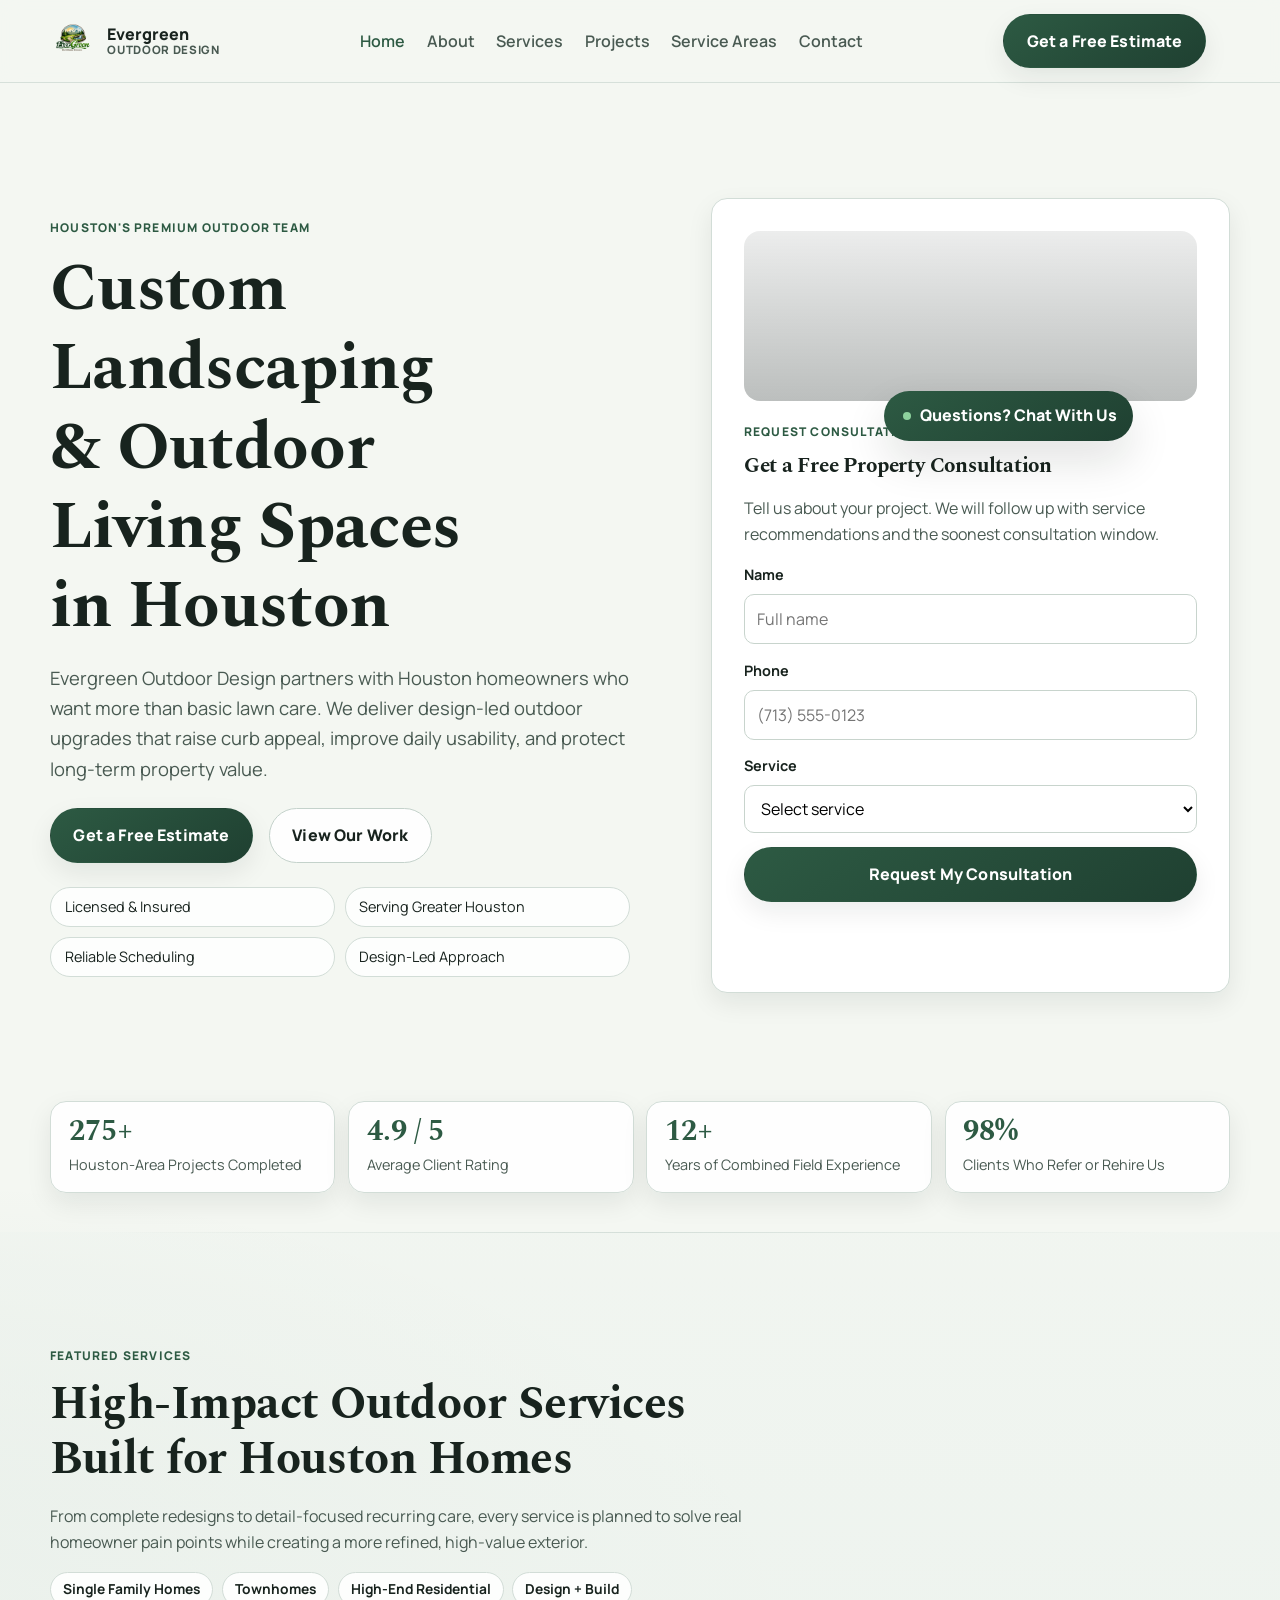
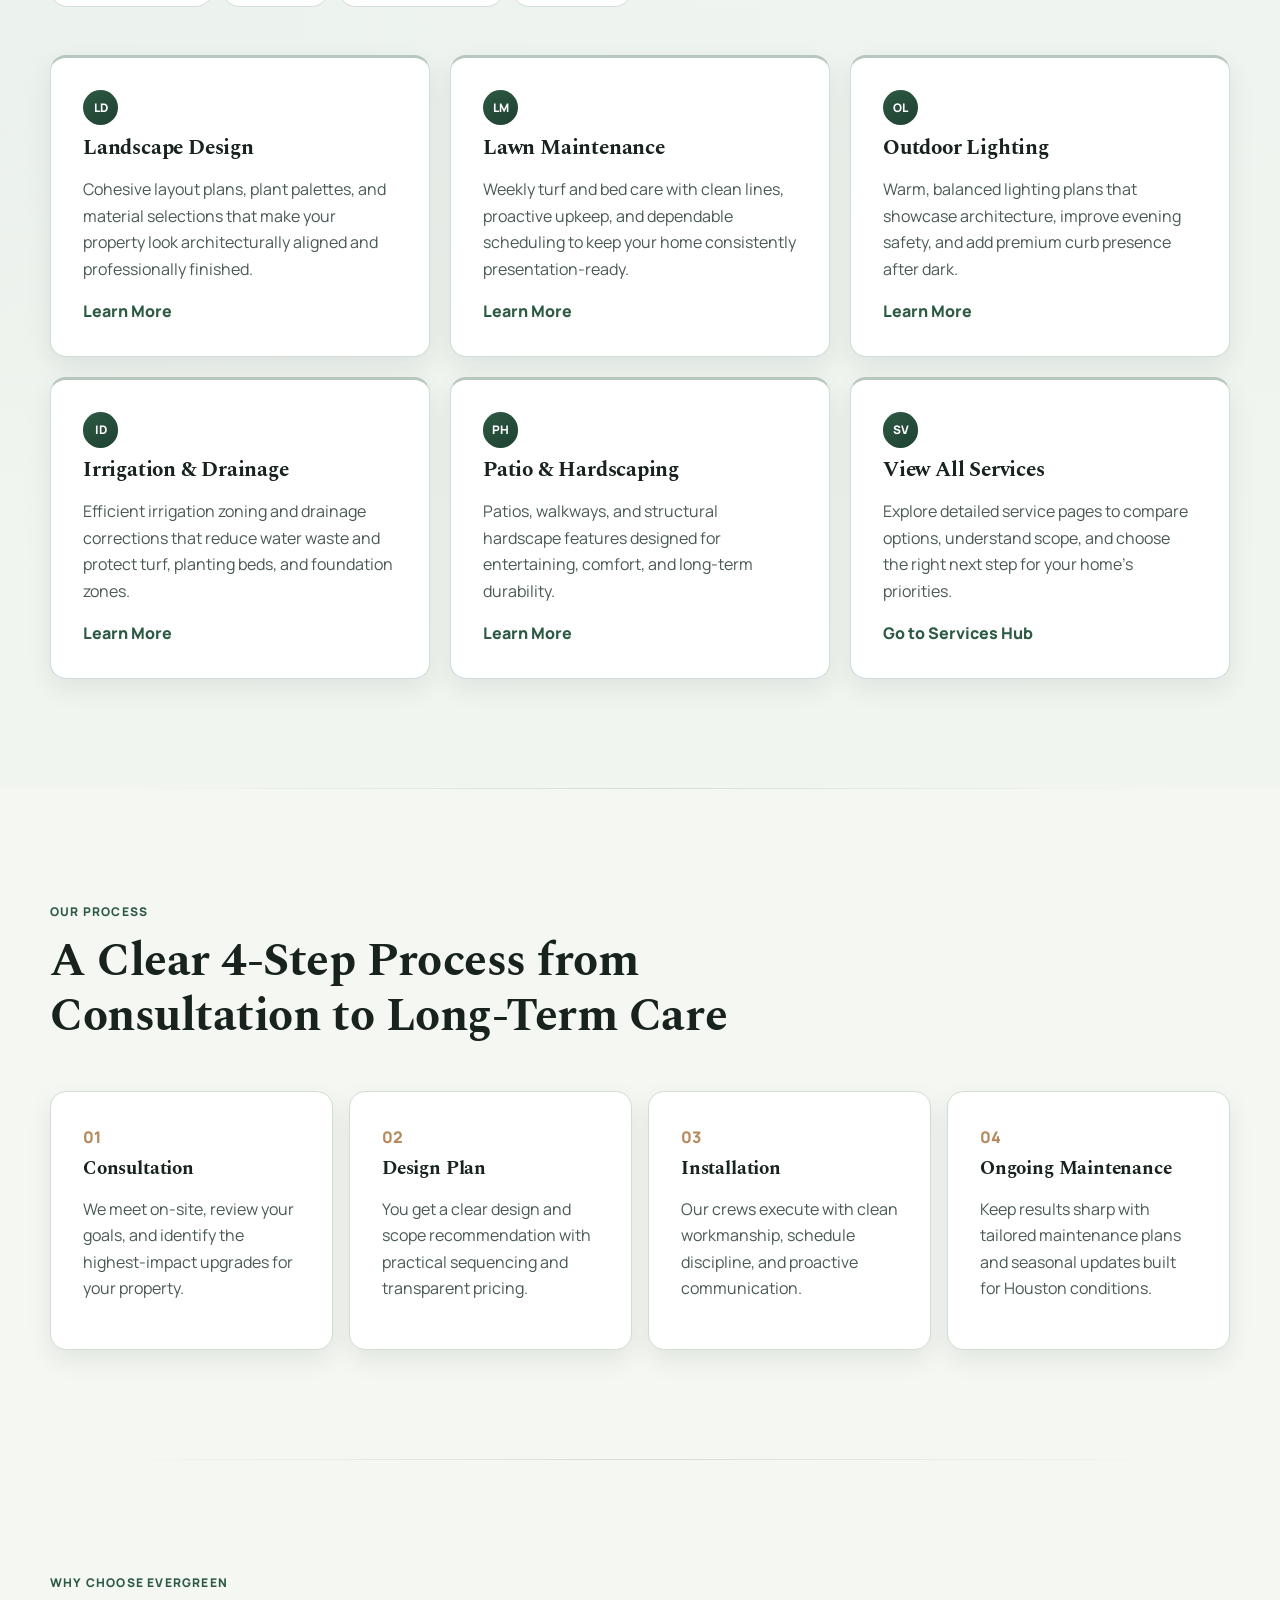
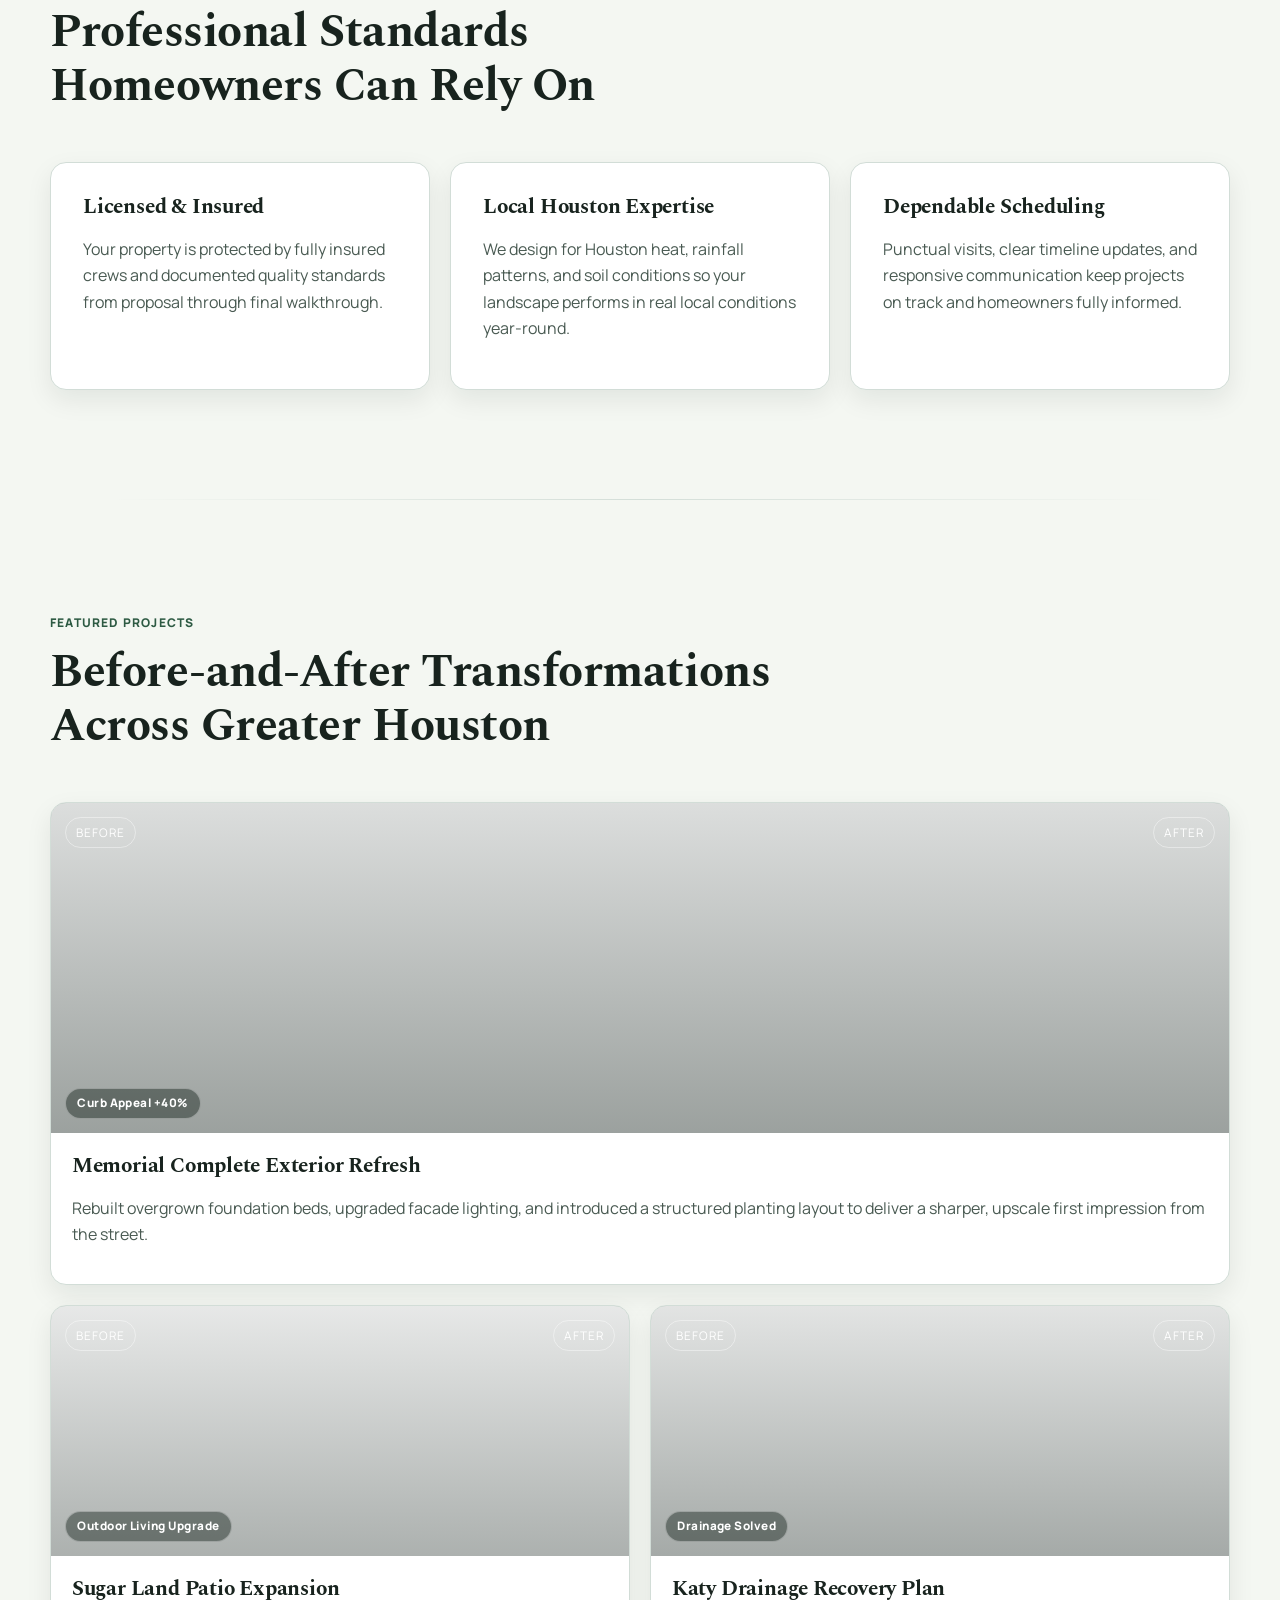
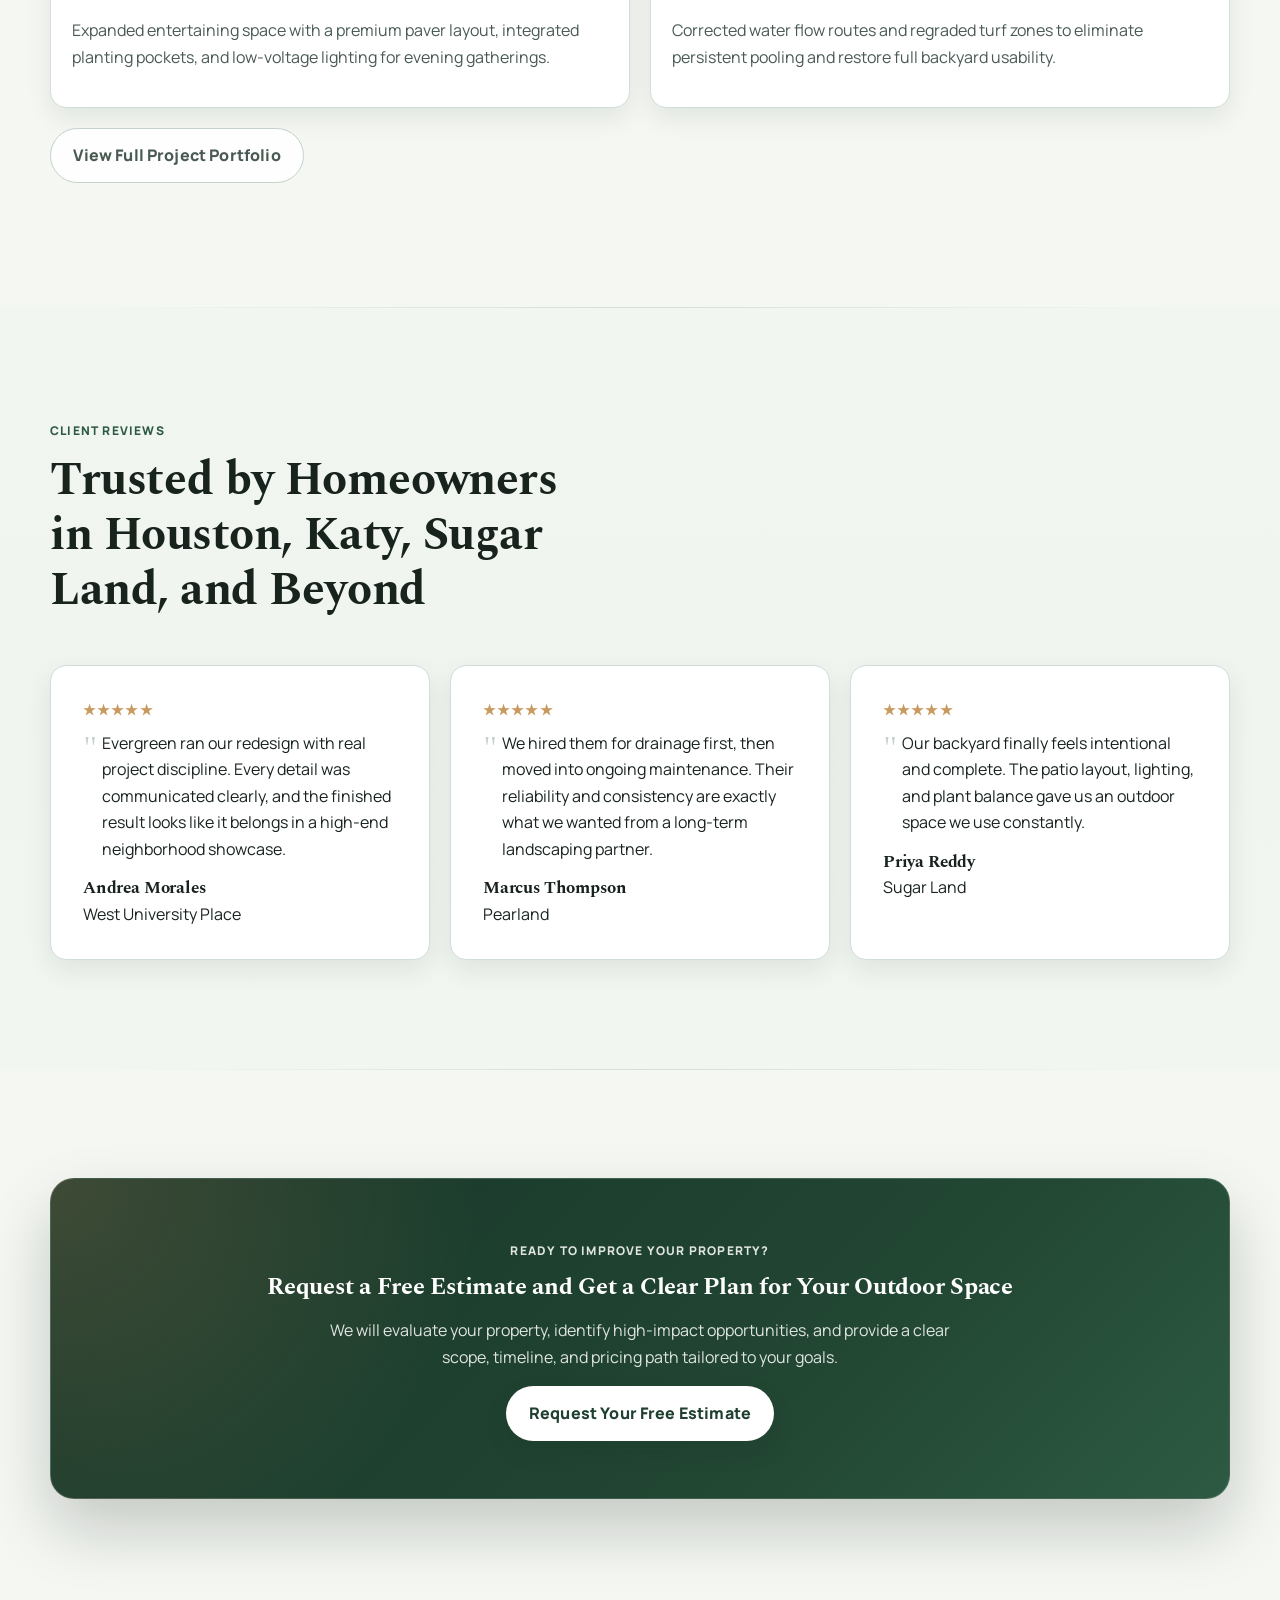
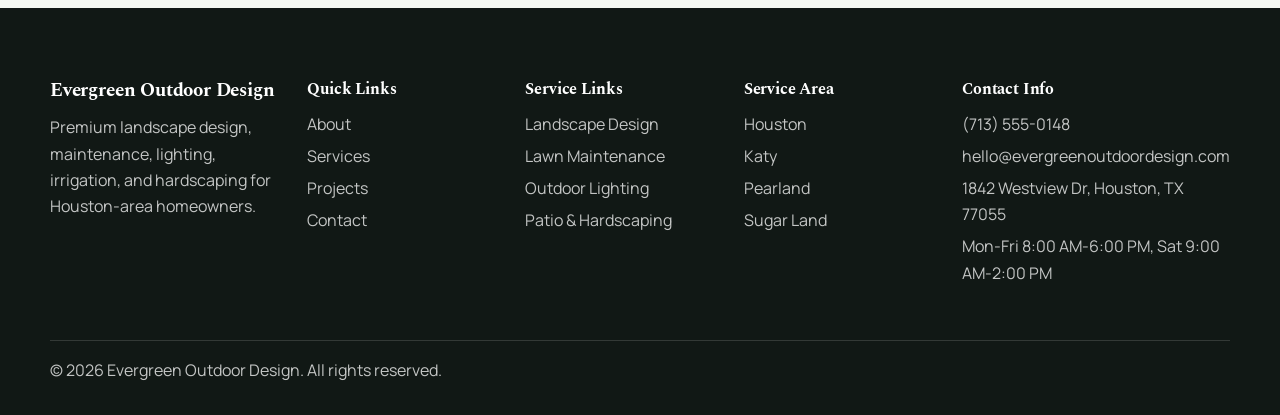
==== commit dd00f2d1: "added photos" ====
--- a/index.html
+++ b/index.html
@@ -23,7 +23,7 @@
     <header class="site-header">
       <div class="container nav-wrap">
         <a class="brand" href="index.html" aria-label="Evergreen Outdoor Design Home">
-          <span class="brand-mark">EO</span>
+          <img class="brand-logo" src="images/logo.png" alt="Evergreen Outdoor Design logo" />
           <span class="brand-text">Evergreen<small>Outdoor Design</small></span>
         </a>
 
@@ -69,21 +69,57 @@
             </ul>
           </div>
 
-          <div class="hero-visual" aria-hidden="true">
-            <div class="stat-card stat-primary">
-              <h3>Recent Project</h3>
-              <p>River Oaks Front + Backyard Upgrade</p>
-              <span>Landscape Design + Lighting + Hardscape</span>
-            </div>
-            <div class="stat-card stat-secondary">
-              <strong>275+</strong>
-              <p>Houston Homes Improved</p>
-            </div>
-            <div class="stat-card stat-tertiary">
-              <strong>4.9 / 5</strong>
-              <p>Average Homeowner Rating</p>
-            </div>
-          </div>
+          <div class="consult-card card">
+            <div class="consult-visual" aria-hidden="true"></div>
+            <p class="eyebrow">Request Consultation</p>
+            <h3>Get a Free Property Consultation</h3>
+            <p>
+              Tell us about your project. We will follow up with service recommendations
+              and the soonest consultation window.
+            </p>
+            <form class="quick-form js-estimate-form">
+              <label for="home-name">Name</label>
+              <input id="home-name" name="name" type="text" placeholder="Full name" required />
+
+              <label for="home-phone">Phone</label>
+              <input id="home-phone" name="phone" type="tel" placeholder="(713) 555-0123" required />
+
+              <label for="home-service">Service</label>
+              <select id="home-service" name="service" required>
+                <option value="">Select service</option>
+                <option>Landscape Design</option>
+                <option>Lawn Maintenance</option>
+                <option>Outdoor Lighting</option>
+                <option>Irrigation &amp; Drainage</option>
+                <option>Patio &amp; Hardscaping</option>
+              </select>
+
+              <button class="btn btn-primary" type="submit">Request My Consultation</button>
+              <p class="form-note" aria-live="polite"></p>
+            </form>
+          </div>
+        </div>
+      </section>
+
+      <!-- Social Proof Metrics -->
+      <section class="section metrics-strip">
+        <div class="container metrics-grid">
+          <article class="metric-item">
+            <strong>275+</strong>
+            <p>Houston-Area Projects Completed</p>
+          </article>
+          <article class="metric-item">
+            <strong>4.9 / 5</strong>
+            <p>Average Client Rating</p>
+          </article>
+          <article class="metric-item">
+            <strong>12+</strong>
+            <p>Years of Combined Field Experience</p>
+          </article>
+          <article class="metric-item">
+            <strong>98%</strong>
+            <p>Clients Who Refer or Rehire Us</p>
+          </article>
         </div>
       </section>
 
@@ -98,6 +134,12 @@
               is planned to solve real homeowner pain points while creating a more
               refined, high-value exterior.
             </p>
+            <ul class="pill-list">
+              <li>Single Family Homes</li>
+              <li>Townhomes</li>
+              <li>High-End Residential</li>
+              <li>Design + Build</li>
+            </ul>
           </div>
 
           <div class="grid-3">
@@ -155,6 +197,50 @@
                 and choose the right next step for your home's priorities.
               </p>
               <a class="service-link" href="services.html">Go to Services Hub</a>
+            </article>
+          </div>
+        </div>
+      </section>
+
+      <!-- Process -->
+      <section class="section">
+        <div class="container">
+          <div class="section-head">
+            <p class="eyebrow">Our Process</p>
+            <h2>A Clear 4-Step Process from Consultation to Long-Term Care</h2>
+          </div>
+          <div class="process-grid">
+            <article class="card process-step">
+              <span>01</span>
+              <h3>Consultation</h3>
+              <p>
+                We meet on-site, review your goals, and identify the highest-impact
+                upgrades for your property.
+              </p>
+            </article>
+            <article class="card process-step">
+              <span>02</span>
+              <h3>Design Plan</h3>
+              <p>
+                You get a clear design and scope recommendation with practical
+                sequencing and transparent pricing.
+              </p>
+            </article>
+            <article class="card process-step">
+              <span>03</span>
+              <h3>Installation</h3>
+              <p>
+                Our crews execute with clean workmanship, schedule discipline, and
+                proactive communication.
+              </p>
+            </article>
+            <article class="card process-step">
+              <span>04</span>
+              <h3>Ongoing Maintenance</h3>
+              <p>
+                Keep results sharp with tailored maintenance plans and seasonal updates
+                built for Houston conditions.
+              </p>
             </article>
           </div>
         </div>
--- a/styles.css
+++ b/styles.css
@@ -225,6 +225,13 @@
   gap: 0.7rem;
 }
 
+.brand-logo {
+  width: 46px;
+  height: 46px;
+  object-fit: contain;
+  flex-shrink: 0;
+}
+
 .brand-mark {
   width: 42px;
   height: 42px;
@@ -347,6 +354,89 @@
     );
 }
 
+.consult-card {
+  border-top: 4px solid var(--color-primary);
+}
+
+.consult-visual {
+  width: 100%;
+  min-height: 170px;
+  border-radius: var(--radius-md);
+  margin-bottom: 1rem;
+  background:
+    linear-gradient(180deg, rgba(13, 24, 20, 0.08), rgba(13, 24, 20, 0.28)),
+    url("https://images.unsplash.com/photo-1592415486683-b81f0f8b0c20?auto=format&fit=crop&w=1200&q=80")
+      center / cover no-repeat;
+}
+
+.consult-card h3 {
+  font-size: 1.55rem;
+}
+
+.quick-form {
+  display: grid;
+  gap: 0.45rem;
+}
+
+.quick-form label {
+  font-weight: 700;
+  color: var(--color-text);
+  font-size: 0.9rem;
+}
+
+.quick-form input,
+.quick-form select {
+  width: 100%;
+  border: 1px solid #c8d4cd;
+  border-radius: var(--radius-sm);
+  background: #fff;
+  padding: 0.68rem 0.78rem;
+  margin-bottom: 0.45rem;
+}
+
+.quick-form input:focus,
+.quick-form select:focus {
+  outline: 2px solid rgba(45, 90, 67, 0.2);
+  border-color: var(--color-primary);
+}
+
+.metrics-strip {
+  padding-block: 0 2.4rem;
+}
+
+.metrics-strip::before {
+  display: none;
+}
+
+.metrics-grid {
+  display: grid;
+  grid-template-columns: repeat(4, minmax(0, 1fr));
+  gap: 0.8rem;
+}
+
+.metric-item {
+  background: rgba(255, 255, 255, 0.92);
+  border: 1px solid var(--color-border);
+  border-radius: var(--radius-md);
+  box-shadow: var(--shadow-sm);
+  padding: 1rem 1.1rem;
+}
+
+.metric-item strong {
+  display: block;
+  font-family: var(--font-heading);
+  font-size: 1.8rem;
+  color: var(--color-primary);
+  line-height: 1;
+  margin-bottom: 0.35rem;
+}
+
+.metric-item p {
+  margin: 0;
+  font-size: 0.9rem;
+  color: var(--color-text-soft);
+}
+
 .stat-card {
   position: absolute;
   background: rgba(255, 255, 255, 0.93);
@@ -520,8 +610,9 @@
   min-height: 250px;
   position: relative;
   background:
-    linear-gradient(90deg, rgba(42, 54, 48, 0.96) 0 50%, rgba(71, 109, 84, 0.95) 50%),
-    radial-gradient(circle at 20% 34%, rgba(255, 255, 255, 0.22), transparent 46%);
+    linear-gradient(180deg, rgba(18, 31, 25, 0.15), rgba(18, 31, 25, 0.42)),
+    url("https://images.unsplash.com/photo-1598902108854-10e335adac99?auto=format&fit=crop&w=1600&q=80")
+      center / cover no-repeat;
 }
 
 .project-featured .project-image {
@@ -530,14 +621,16 @@
 
 .project-image.variant-two {
   background:
-    linear-gradient(90deg, rgba(37, 48, 43, 0.96) 0 47%, rgba(89, 125, 100, 0.95) 47%),
-    radial-gradient(circle at 20% 44%, rgba(255, 255, 255, 0.2), transparent 46%);
+    linear-gradient(180deg, rgba(18, 31, 25, 0.1), rgba(18, 31, 25, 0.35)),
+    url("https://images.unsplash.com/photo-1558293842-c0fd3db86157?auto=format&fit=crop&w=1600&q=80")
+      center / cover no-repeat;
 }
 
 .project-image.variant-three {
   background:
-    linear-gradient(90deg, rgba(40, 51, 47, 0.96) 0 52%, rgba(83, 118, 94, 0.95) 52%),
-    radial-gradient(circle at 25% 50%, rgba(255, 255, 255, 0.16), transparent 46%);
+    linear-gradient(180deg, rgba(18, 31, 25, 0.12), rgba(18, 31, 25, 0.38)),
+    url("https://images.unsplash.com/photo-1558521558-037f1cb02784?auto=format&fit=crop&w=1600&q=80")
+      center / cover no-repeat;
 }
 
 .tag {
@@ -644,6 +737,23 @@
   background: #fff;
 }
 
+.process-grid {
+  display: grid;
+  grid-template-columns: repeat(4, minmax(0, 1fr));
+  gap: 1rem;
+}
+
+.process-step span {
+  display: inline-block;
+  margin-bottom: 0.45rem;
+  color: var(--color-accent);
+  font-weight: 800;
+}
+
+.process-step h3 {
+  font-size: 1.16rem;
+}
+
 /* ---------- Projects / Gallery ---------- */
 .gallery-grid {
   display: grid;
@@ -658,10 +768,46 @@
 
 .gallery-visual {
   min-height: 220px;
-  background:
-    linear-gradient(145deg, rgba(37, 56, 46, 0.95), rgba(80, 118, 95, 0.95)),
-    radial-gradient(circle at 80% 10%, rgba(255, 255, 255, 0.2), transparent 42%);
+  background: linear-gradient(180deg, rgba(15, 27, 22, 0.14), rgba(15, 27, 22, 0.34));
   position: relative;
+  background-size: cover;
+  background-position: center;
+}
+
+.gallery-visual.one {
+  background-image:
+    linear-gradient(180deg, rgba(15, 27, 22, 0.14), rgba(15, 27, 22, 0.34)),
+    url("https://images.unsplash.com/photo-1501004318641-b39e6451bec6?auto=format&fit=crop&w=1200&q=80");
+}
+
+.gallery-visual.two {
+  background-image:
+    linear-gradient(180deg, rgba(15, 27, 22, 0.14), rgba(15, 27, 22, 0.34)),
+    url("https://images.unsplash.com/photo-1473448912268-2022ce9509d8?auto=format&fit=crop&w=1200&q=80");
+}
+
+.gallery-visual.three {
+  background-image:
+    linear-gradient(180deg, rgba(15, 27, 22, 0.14), rgba(15, 27, 22, 0.34)),
+    url("https://images.unsplash.com/photo-1560749003-f4b1e17e2f06?auto=format&fit=crop&w=1200&q=80");
+}
+
+.gallery-visual.four {
+  background-image:
+    linear-gradient(180deg, rgba(15, 27, 22, 0.14), rgba(15, 27, 22, 0.34)),
+    url("https://images.unsplash.com/photo-1615707940590-118c63d9ef16?auto=format&fit=crop&w=1200&q=80");
+}
+
+.gallery-visual.five {
+  background-image:
+    linear-gradient(180deg, rgba(15, 27, 22, 0.14), rgba(15, 27, 22, 0.34)),
+    url("https://images.unsplash.com/photo-1591825729269-caeb344f6df2?auto=format&fit=crop&w=1200&q=80");
+}
+
+.gallery-visual.six {
+  background-image:
+    linear-gradient(180deg, rgba(15, 27, 22, 0.14), rgba(15, 27, 22, 0.34)),
+    url("https://images.unsplash.com/photo-1563291074-2bf8677ac0f5?auto=format&fit=crop&w=1200&q=80");
 }
 
 .gallery-card:hover .gallery-visual::after {
@@ -1064,6 +1210,14 @@
     grid-template-columns: 1fr;
   }
 
+  .metrics-grid {
+    grid-template-columns: repeat(2, minmax(0, 1fr));
+  }
+
+  .process-grid {
+    grid-template-columns: repeat(2, minmax(0, 1fr));
+  }
+
   .grid-2 {
     grid-template-columns: repeat(2, minmax(0, 1fr));
   }
@@ -1094,7 +1248,9 @@
   .trust-badges,
   .grid-2,
   .gallery-grid,
-  .projects-grid {
+  .projects-grid,
+  .metrics-grid,
+  .process-grid {
     grid-template-columns: 1fr;
   }
 
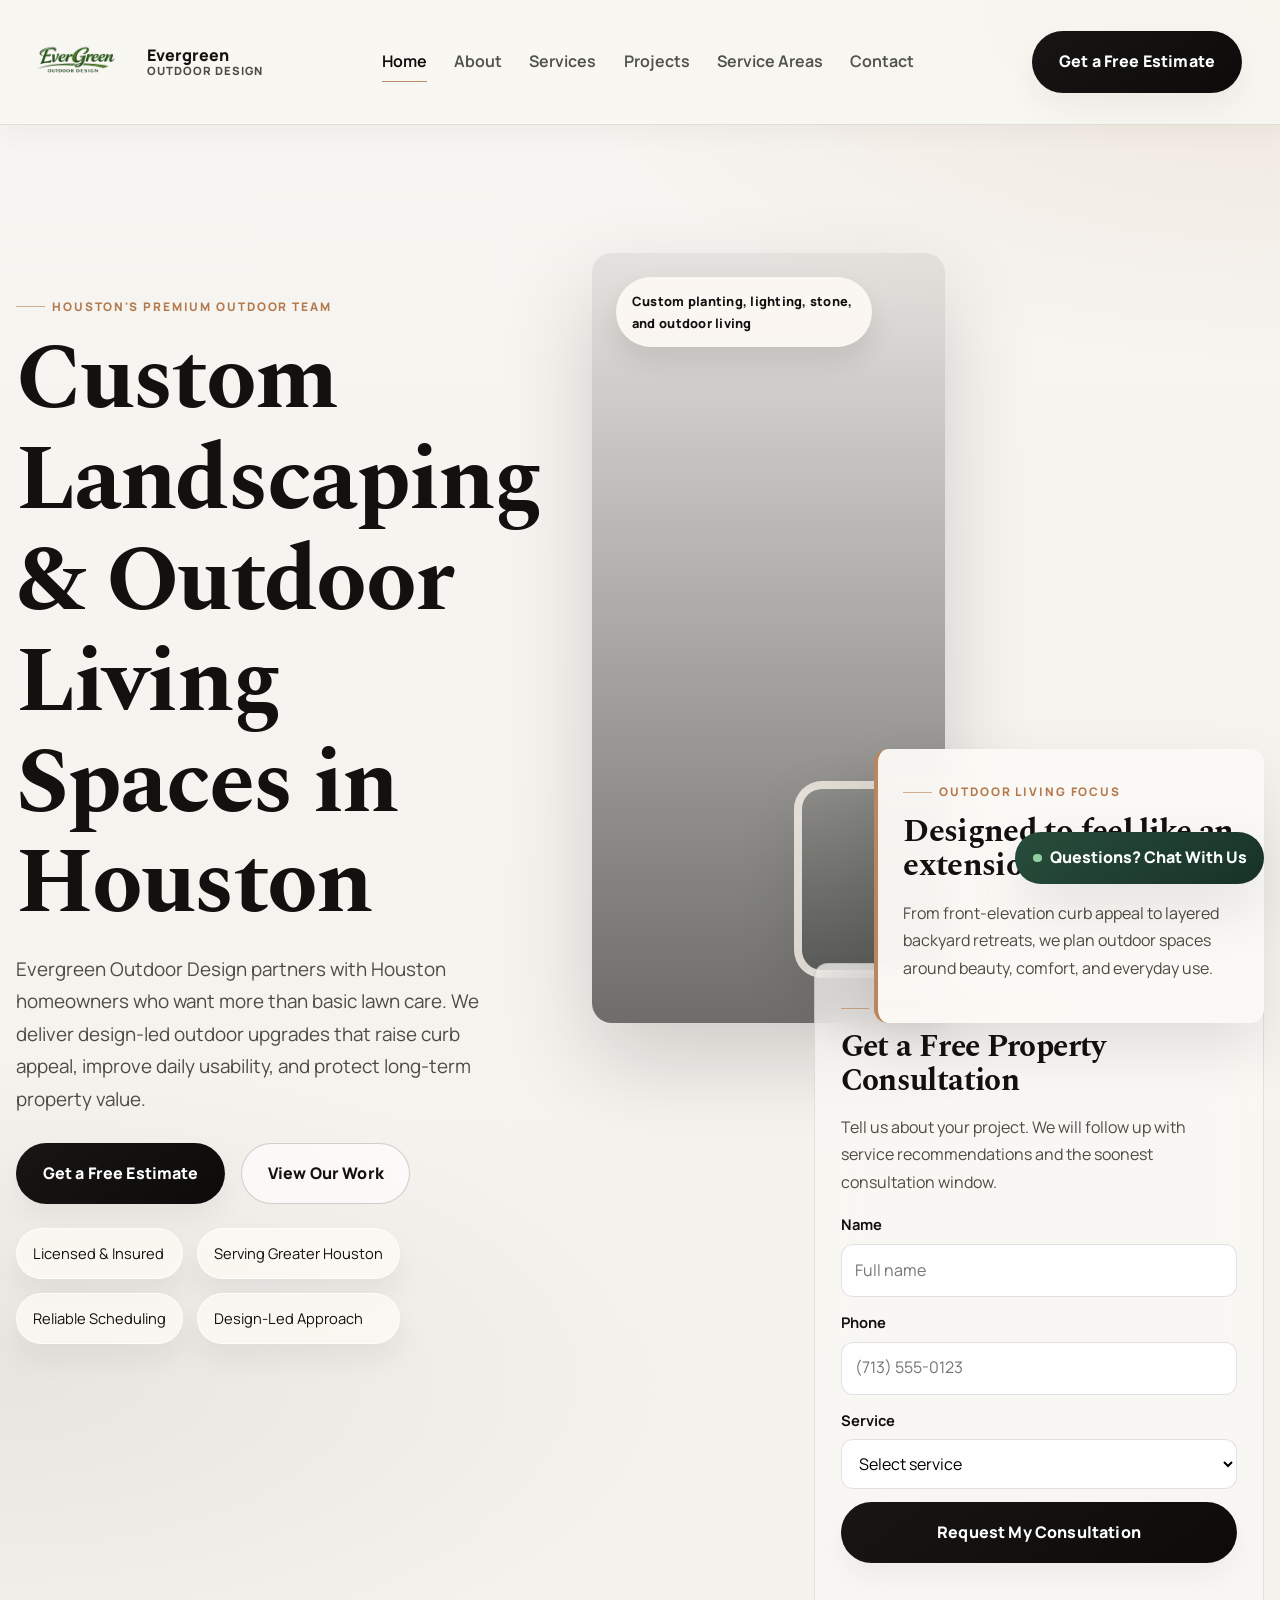
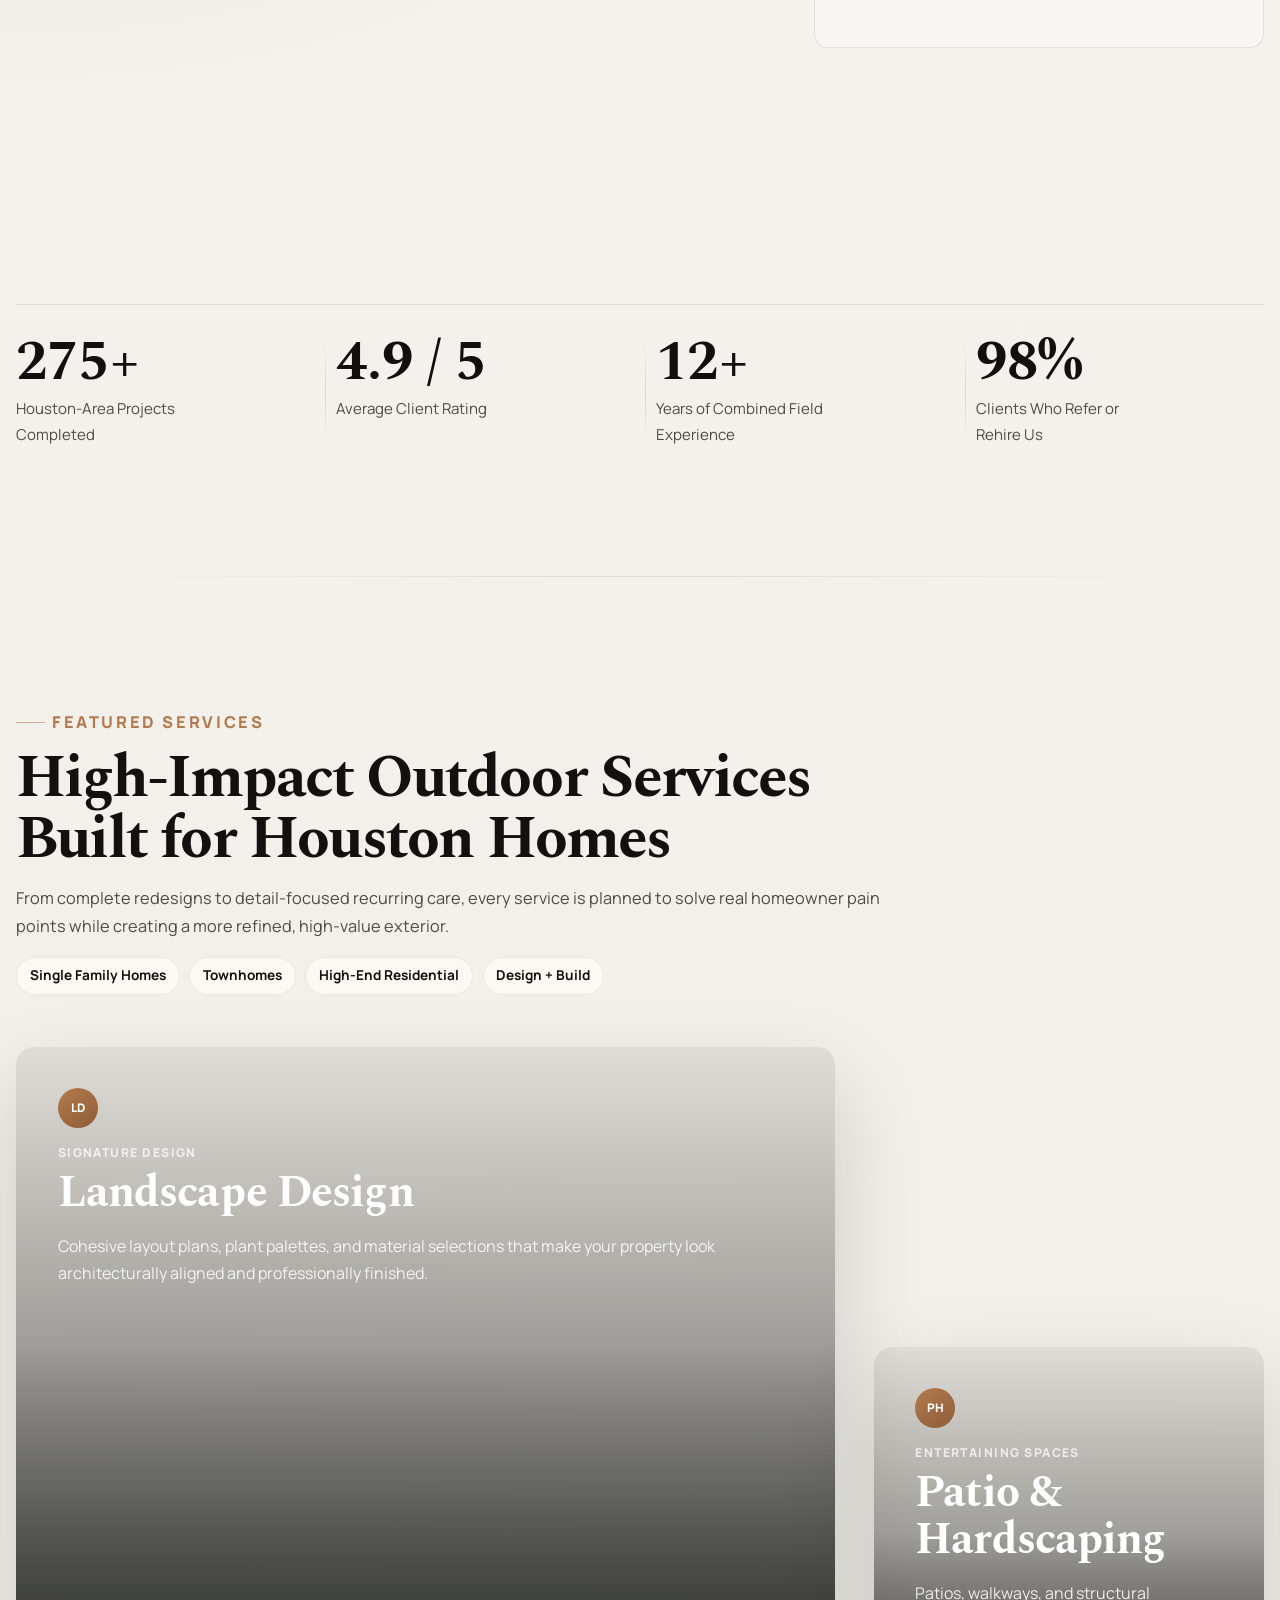
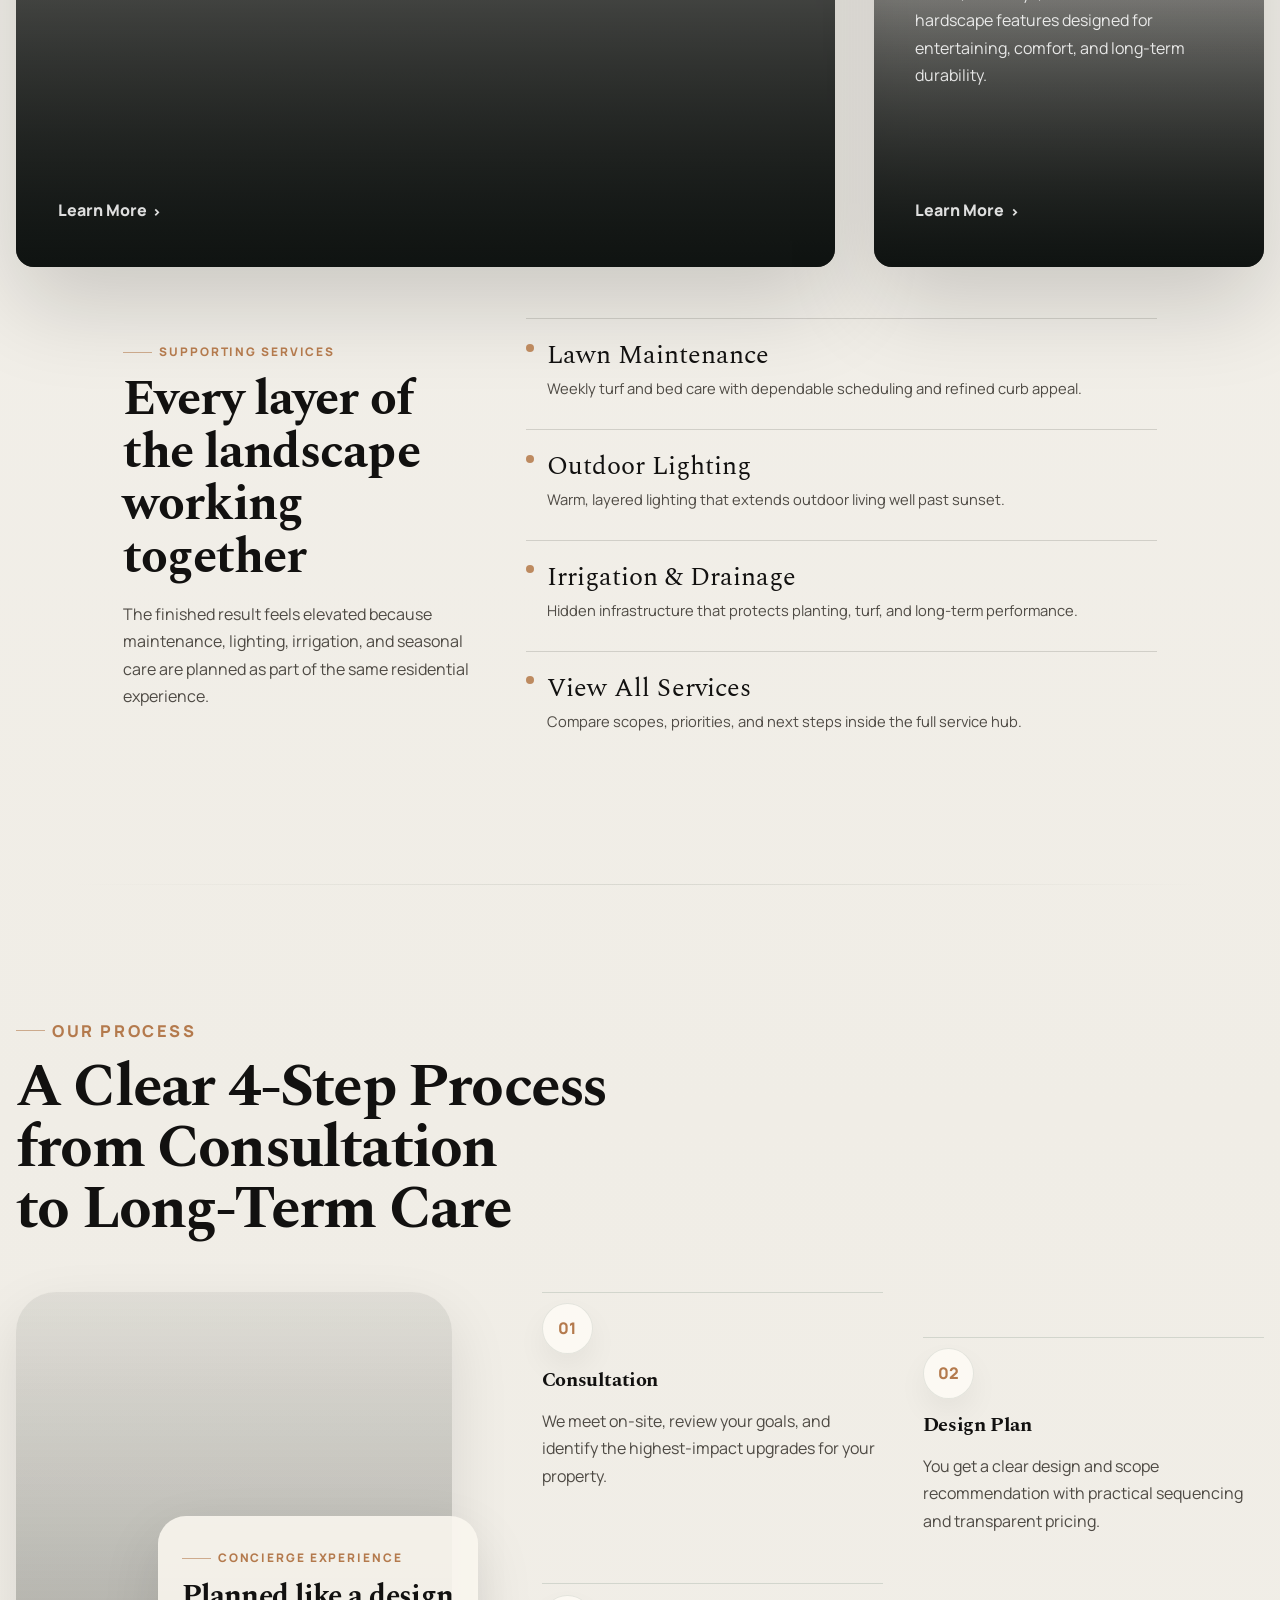
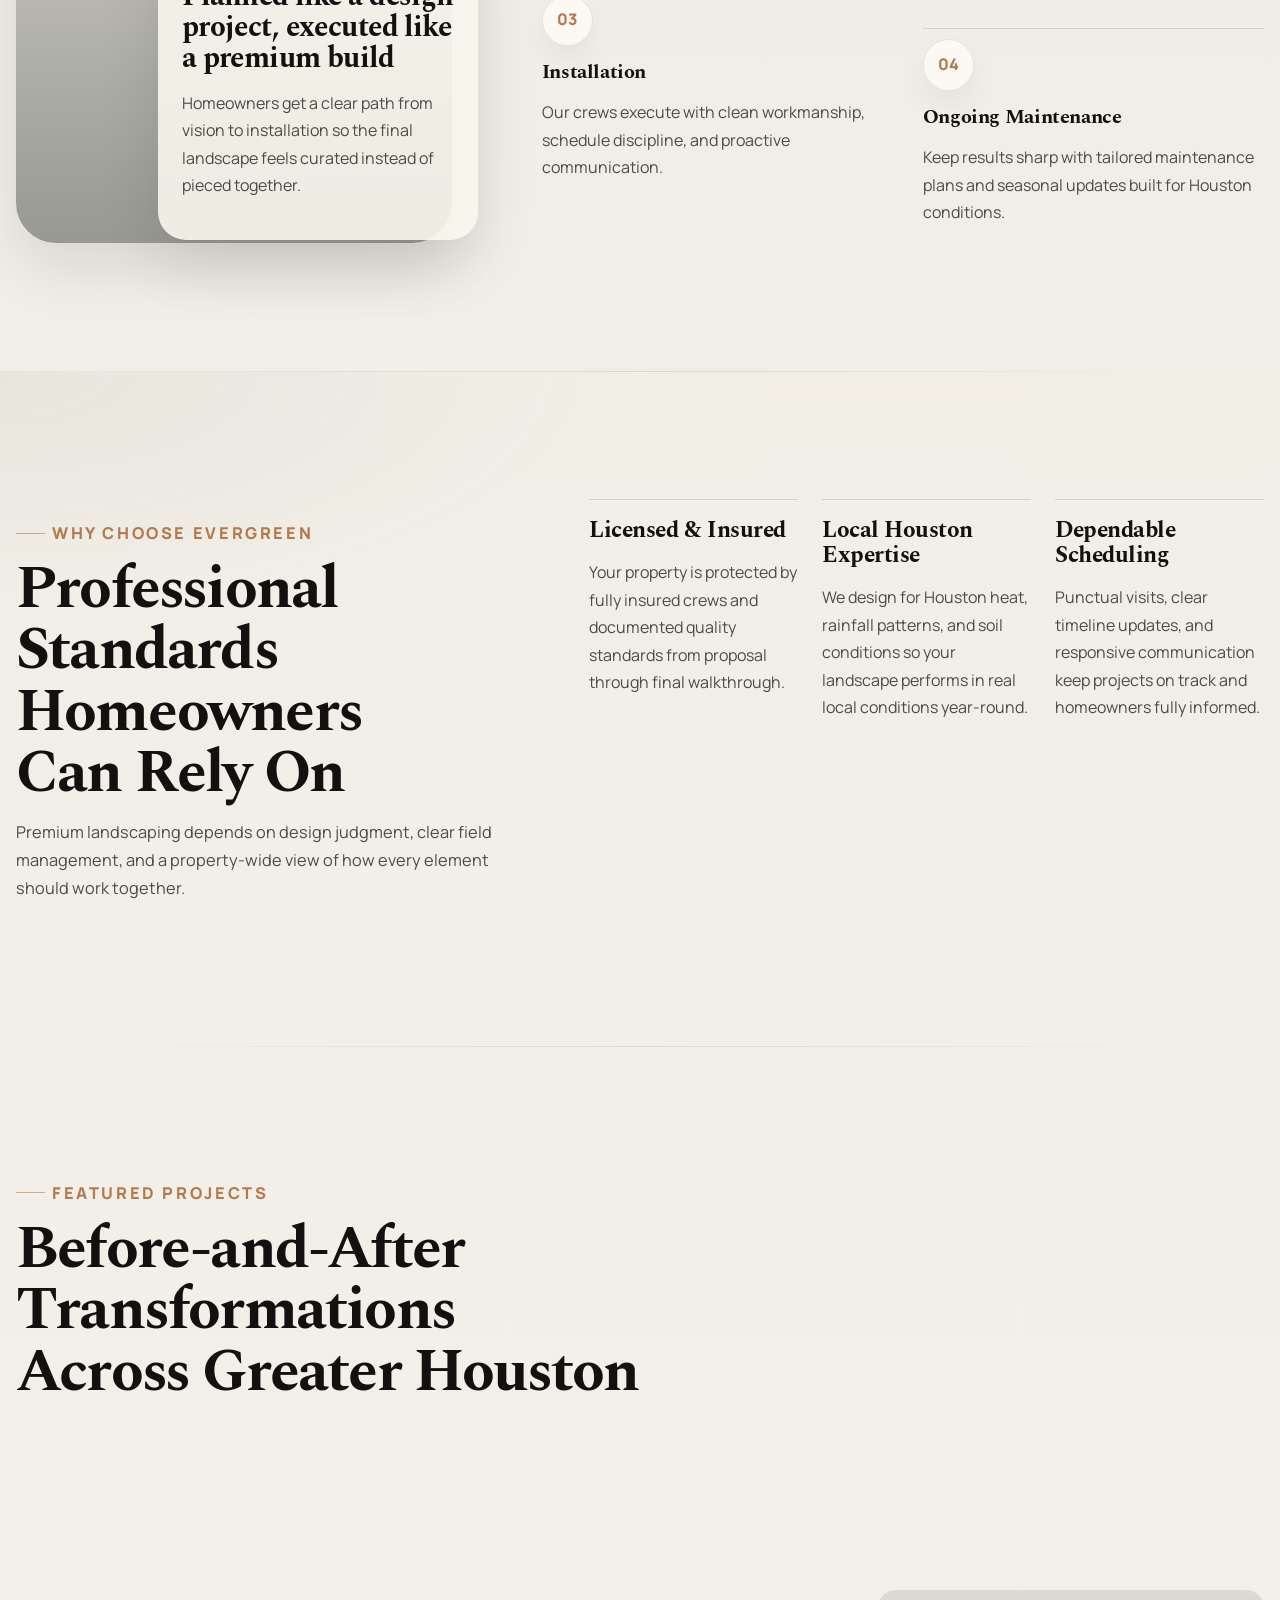
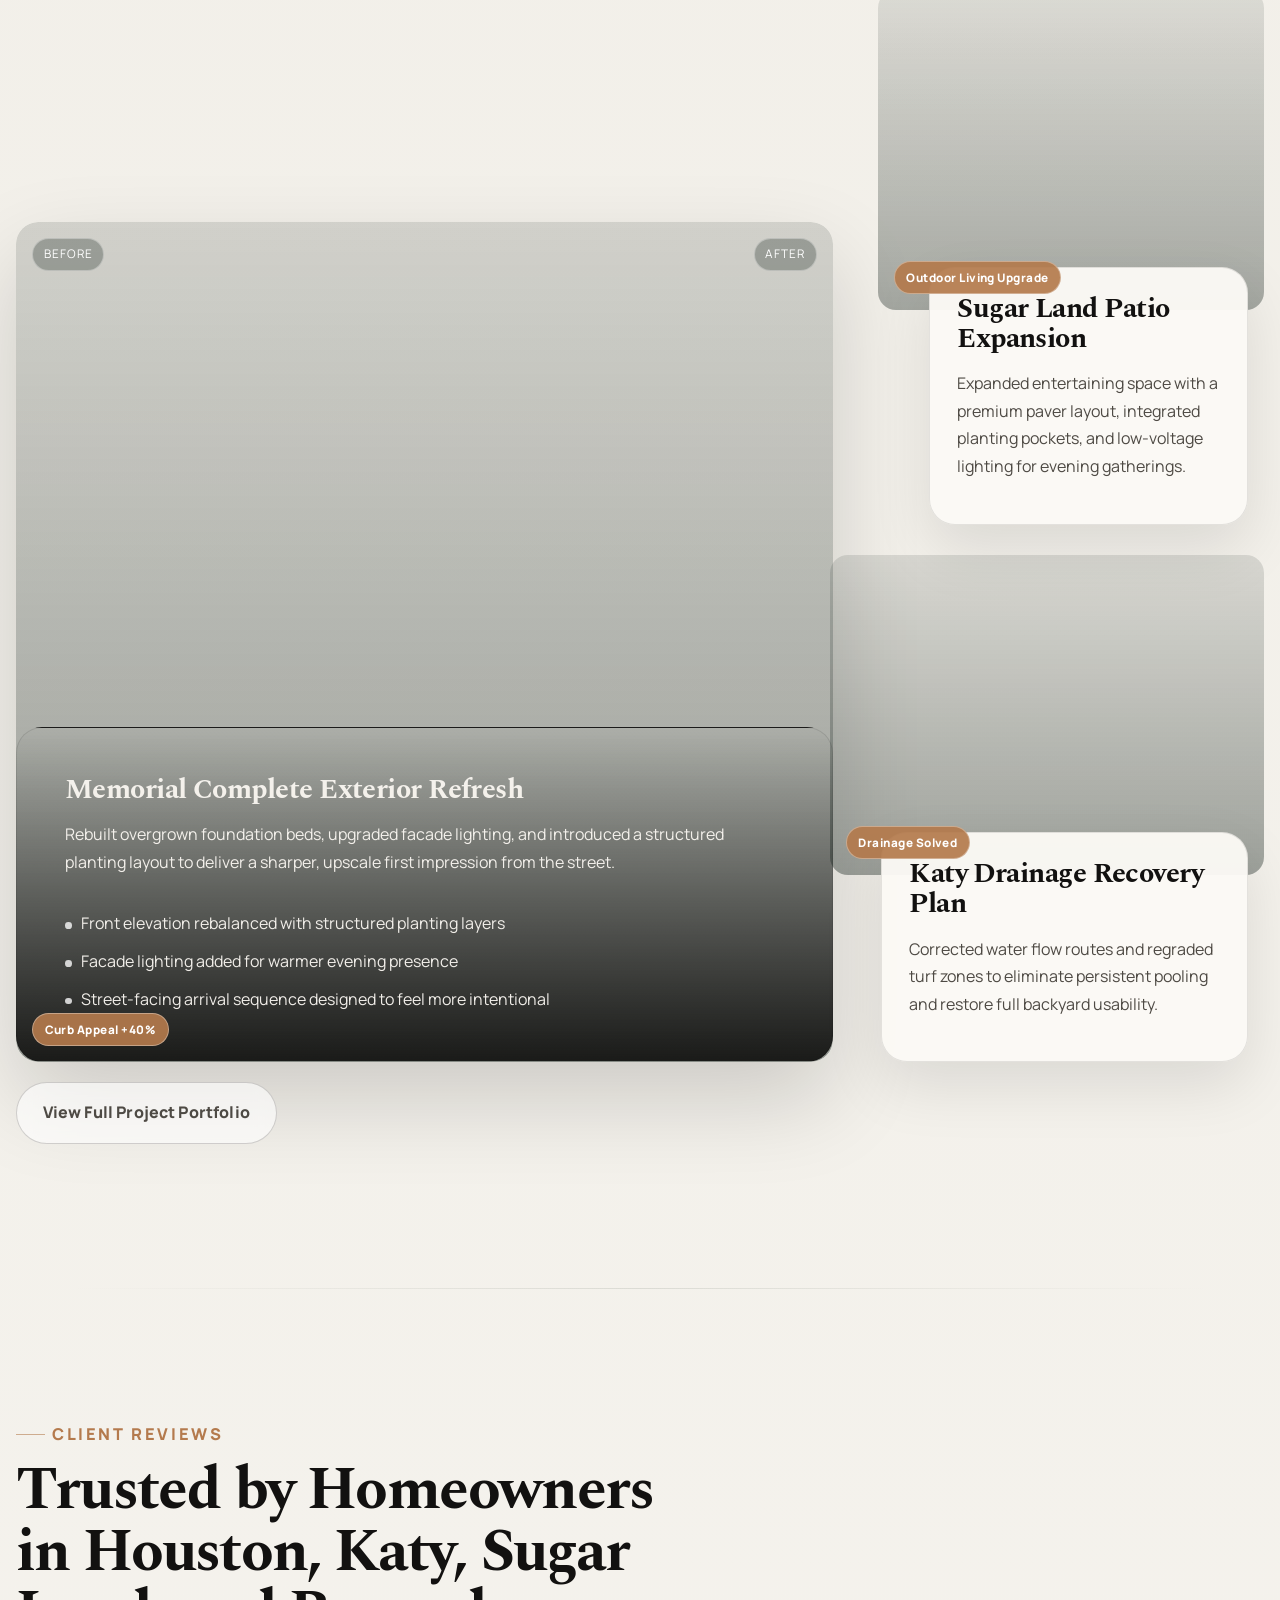
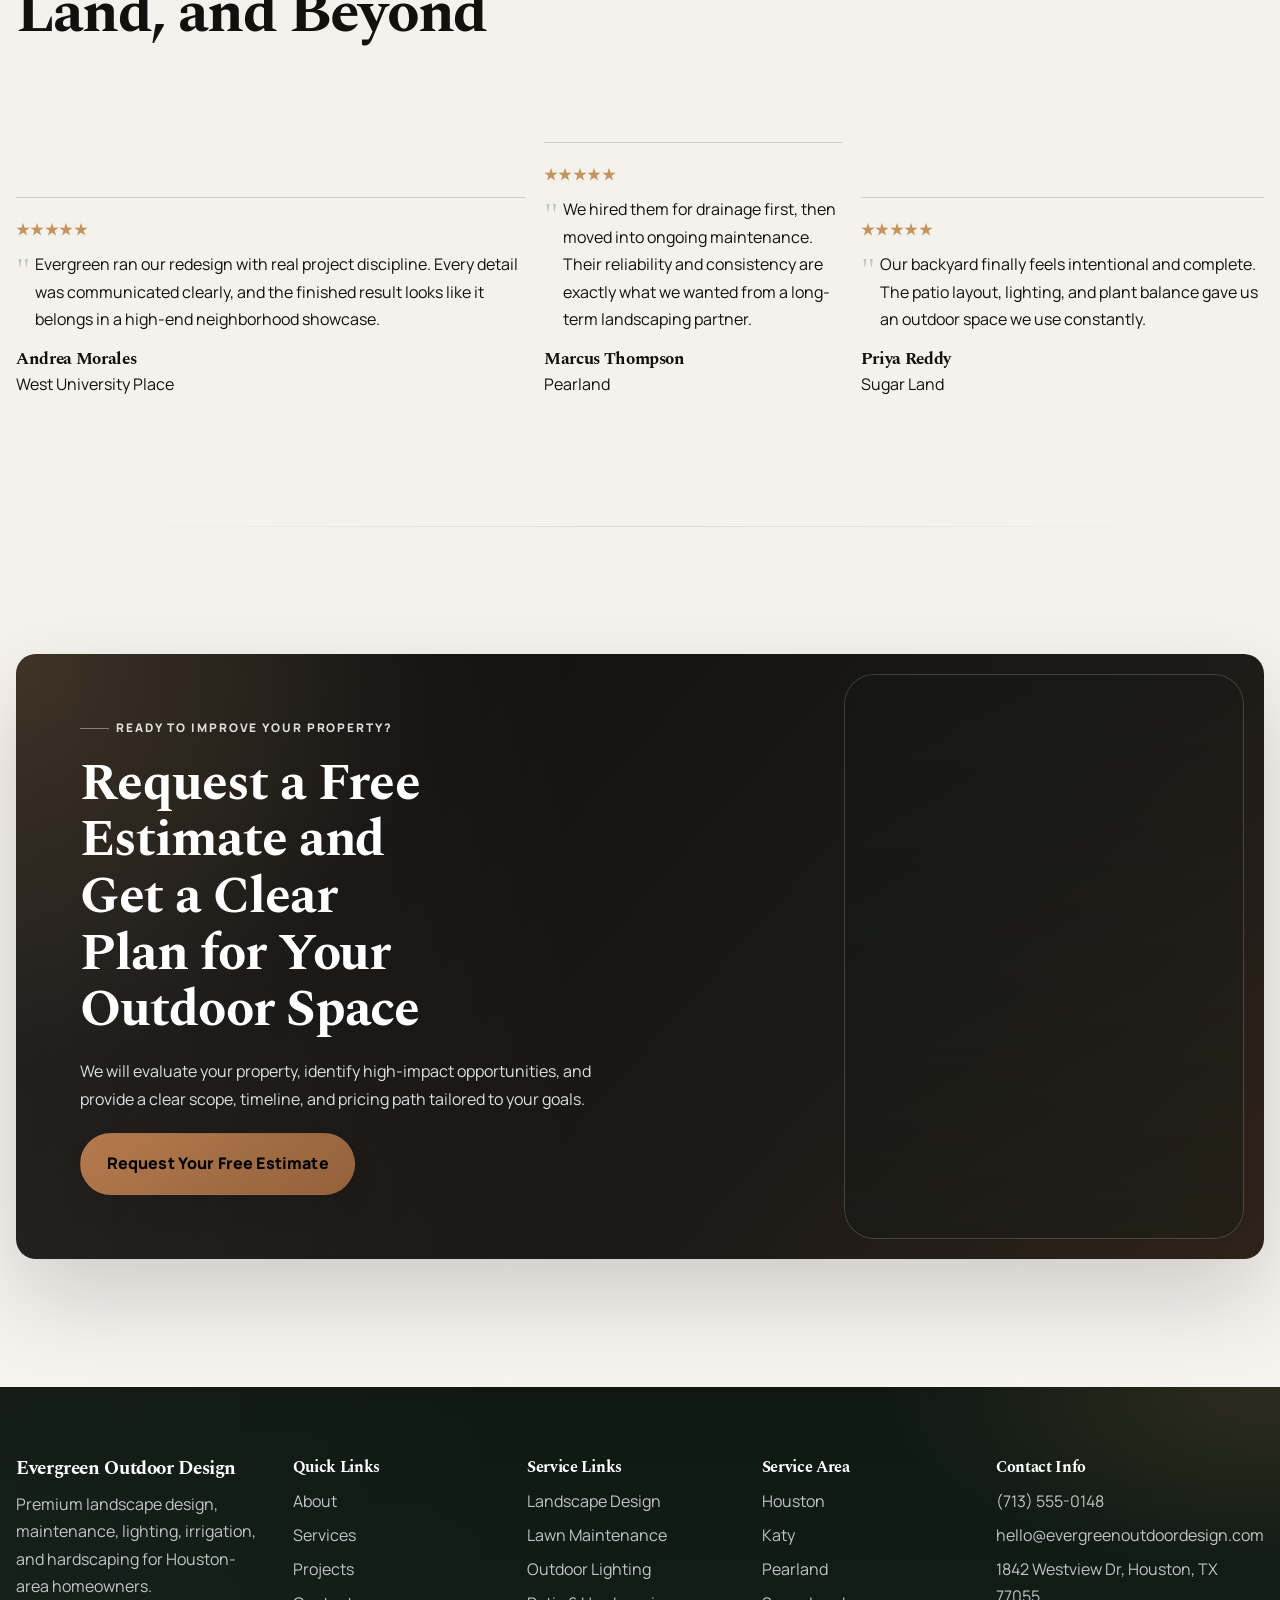
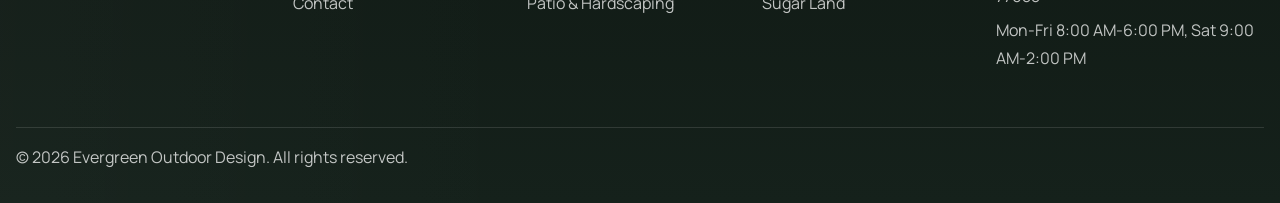
==== commit 6d80bbe0: "adding images readjusting containers" ====
--- a/index.html
+++ b/index.html
@@ -16,7 +16,7 @@
     />
     <link rel="stylesheet" href="styles.css" />
   </head>
-  <body>
+  <body class="page-home">
     <a class="skip-link" href="#main-content">Skip to content</a>
 
     <!-- Header / Navigation -->
@@ -48,7 +48,7 @@
       <!-- Hero -->
       <section class="hero section">
         <div class="container hero-grid">
-          <div>
+          <div class="hero-copy">
             <p class="eyebrow">Houston's Premium Outdoor Team</p>
             <h1>Custom Landscaping &amp; Outdoor Living Spaces in Houston</h1>
             <p class="hero-subhead">
@@ -69,34 +69,49 @@
             </ul>
           </div>
 
-          <div class="consult-card card">
-            <div class="consult-visual" aria-hidden="true"></div>
-            <p class="eyebrow">Request Consultation</p>
-            <h3>Get a Free Property Consultation</h3>
-            <p>
-              Tell us about your project. We will follow up with service recommendations
-              and the soonest consultation window.
-            </p>
-            <form class="quick-form js-estimate-form">
-              <label for="home-name">Name</label>
-              <input id="home-name" name="name" type="text" placeholder="Full name" required />
-
-              <label for="home-phone">Phone</label>
-              <input id="home-phone" name="phone" type="tel" placeholder="(713) 555-0123" required />
-
-              <label for="home-service">Service</label>
-              <select id="home-service" name="service" required>
-                <option value="">Select service</option>
-                <option>Landscape Design</option>
-                <option>Lawn Maintenance</option>
-                <option>Outdoor Lighting</option>
-                <option>Irrigation &amp; Drainage</option>
-                <option>Patio &amp; Hardscaping</option>
-              </select>
-
-              <button class="btn btn-primary" type="submit">Request My Consultation</button>
-              <p class="form-note" aria-live="polite"></p>
-            </form>
+          <div class="hero-stage">
+            <div class="hero-showcase">
+              <div class="hero-showcase-main">
+                <span class="hero-floating-note">Custom planting, lighting, stone, and outdoor living</span>
+              </div>
+              <div class="hero-showcase-detail">
+                <p class="eyebrow">Outdoor Living Focus</p>
+                <h3>Designed to feel like an extension of the home</h3>
+                <p>
+                  From front-elevation curb appeal to layered backyard retreats, we
+                  plan outdoor spaces around beauty, comfort, and everyday use.
+                </p>
+              </div>
+            </div>
+
+            <div class="consult-card card">
+              <p class="eyebrow">Request Consultation</p>
+              <h3>Get a Free Property Consultation</h3>
+              <p>
+                Tell us about your project. We will follow up with service recommendations
+                and the soonest consultation window.
+              </p>
+              <form class="quick-form js-estimate-form">
+                <label for="home-name">Name</label>
+                <input id="home-name" name="name" type="text" placeholder="Full name" required />
+
+                <label for="home-phone">Phone</label>
+                <input id="home-phone" name="phone" type="tel" placeholder="(713) 555-0123" required />
+
+                <label for="home-service">Service</label>
+                <select id="home-service" name="service" required>
+                  <option value="">Select service</option>
+                  <option>Landscape Design</option>
+                  <option>Lawn Maintenance</option>
+                  <option>Outdoor Lighting</option>
+                  <option>Irrigation &amp; Drainage</option>
+                  <option>Patio &amp; Hardscaping</option>
+                </select>
+
+                <button class="btn btn-primary" type="submit">Request My Consultation</button>
+                <p class="form-note" aria-live="polite"></p>
+              </form>
+            </div>
           </div>
         </div>
       </section>
@@ -142,9 +157,10 @@
             </ul>
           </div>
 
-          <div class="grid-3">
-            <article class="card service-card">
+          <div class="service-editorial-grid">
+            <article class="service-story service-story-primary service-landscape">
               <span class="service-icon" aria-hidden="true">LD</span>
+              <p class="service-kicker">Signature Design</p>
               <h3>Landscape Design</h3>
               <p>
                 Cohesive layout plans, plant palettes, and material selections that
@@ -153,35 +169,10 @@
               </p>
               <a class="service-link" href="landscape-design.html">Learn More</a>
             </article>
-            <article class="card service-card">
-              <span class="service-icon" aria-hidden="true">LM</span>
-              <h3>Lawn Maintenance</h3>
-              <p>
-                Weekly turf and bed care with clean lines, proactive upkeep, and
-                dependable scheduling to keep your home consistently presentation-ready.
-              </p>
-              <a class="service-link" href="lawn-maintenance.html">Learn More</a>
-            </article>
-            <article class="card service-card">
-              <span class="service-icon" aria-hidden="true">OL</span>
-              <h3>Outdoor Lighting</h3>
-              <p>
-                Warm, balanced lighting plans that showcase architecture, improve
-                evening safety, and add premium curb presence after dark.
-              </p>
-              <a class="service-link" href="outdoor-lighting.html">Learn More</a>
-            </article>
-            <article class="card service-card">
-              <span class="service-icon" aria-hidden="true">ID</span>
-              <h3>Irrigation &amp; Drainage</h3>
-              <p>
-                Efficient irrigation zoning and drainage corrections that reduce water
-                waste and protect turf, planting beds, and foundation zones.
-              </p>
-              <a class="service-link" href="irrigation-drainage.html">Learn More</a>
-            </article>
-            <article class="card service-card">
+
+            <article class="service-story service-story-secondary service-patio">
               <span class="service-icon" aria-hidden="true">PH</span>
+              <p class="service-kicker">Entertaining Spaces</p>
               <h3>Patio &amp; Hardscaping</h3>
               <p>
                 Patios, walkways, and structural hardscape features designed for
@@ -189,86 +180,135 @@
               </p>
               <a class="service-link" href="patio-hardscaping.html">Learn More</a>
             </article>
-            <article class="card service-card">
-              <span class="service-icon" aria-hidden="true">SV</span>
-              <h3>View All Services</h3>
-              <p>
-                Explore detailed service pages to compare options, understand scope,
-                and choose the right next step for your home's priorities.
-              </p>
-              <a class="service-link" href="services.html">Go to Services Hub</a>
+
+            <article class="service-directory card">
+              <div class="service-directory-intro">
+                <p class="eyebrow">Supporting Services</p>
+                <h3>Every layer of the landscape working together</h3>
+                <p>
+                  The finished result feels elevated because maintenance, lighting,
+                  irrigation, and seasonal care are planned as part of the same
+                  residential experience.
+                </p>
+              </div>
+
+              <div class="service-directory-list">
+                <a class="service-row" href="lawn-maintenance.html">
+                  <span>Lawn Maintenance</span>
+                  <small>
+                    Weekly turf and bed care with dependable scheduling and refined curb
+                    appeal.
+                  </small>
+                </a>
+                <a class="service-row" href="outdoor-lighting.html">
+                  <span>Outdoor Lighting</span>
+                  <small>
+                    Warm, layered lighting that extends outdoor living well past sunset.
+                  </small>
+                </a>
+                <a class="service-row" href="irrigation-drainage.html">
+                  <span>Irrigation &amp; Drainage</span>
+                  <small>
+                    Hidden infrastructure that protects planting, turf, and long-term
+                    performance.
+                  </small>
+                </a>
+                <a class="service-row" href="services.html">
+                  <span>View All Services</span>
+                  <small>
+                    Compare scopes, priorities, and next steps inside the full service
+                    hub.
+                  </small>
+                </a>
+              </div>
             </article>
           </div>
         </div>
       </section>
 
       <!-- Process -->
-      <section class="section">
+      <section class="section process-section">
         <div class="container">
           <div class="section-head">
             <p class="eyebrow">Our Process</p>
             <h2>A Clear 4-Step Process from Consultation to Long-Term Care</h2>
           </div>
-          <div class="process-grid">
-            <article class="card process-step">
-              <span>01</span>
-              <h3>Consultation</h3>
-              <p>
-                We meet on-site, review your goals, and identify the highest-impact
-                upgrades for your property.
-              </p>
-            </article>
-            <article class="card process-step">
-              <span>02</span>
-              <h3>Design Plan</h3>
-              <p>
-                You get a clear design and scope recommendation with practical
-                sequencing and transparent pricing.
-              </p>
-            </article>
-            <article class="card process-step">
-              <span>03</span>
-              <h3>Installation</h3>
-              <p>
-                Our crews execute with clean workmanship, schedule discipline, and
-                proactive communication.
-              </p>
-            </article>
-            <article class="card process-step">
-              <span>04</span>
-              <h3>Ongoing Maintenance</h3>
-              <p>
-                Keep results sharp with tailored maintenance plans and seasonal updates
-                built for Houston conditions.
-              </p>
-            </article>
+          <div class="process-editorial">
+            <div class="process-visual">
+              <div class="process-visual-card">
+                <p class="eyebrow">Concierge Experience</p>
+                <h3>Planned like a design project, executed like a premium build</h3>
+                <p>
+                  Homeowners get a clear path from vision to installation so the final
+                  landscape feels curated instead of pieced together.
+                </p>
+              </div>
+            </div>
+            <div class="process-grid">
+              <article class="process-step">
+                <span>01</span>
+                <h3>Consultation</h3>
+                <p>
+                  We meet on-site, review your goals, and identify the highest-impact
+                  upgrades for your property.
+                </p>
+              </article>
+              <article class="process-step">
+                <span>02</span>
+                <h3>Design Plan</h3>
+                <p>
+                  You get a clear design and scope recommendation with practical
+                  sequencing and transparent pricing.
+                </p>
+              </article>
+              <article class="process-step">
+                <span>03</span>
+                <h3>Installation</h3>
+                <p>
+                  Our crews execute with clean workmanship, schedule discipline, and
+                  proactive communication.
+                </p>
+              </article>
+              <article class="process-step">
+                <span>04</span>
+                <h3>Ongoing Maintenance</h3>
+                <p>
+                  Keep results sharp with tailored maintenance plans and seasonal updates
+                  built for Houston conditions.
+                </p>
+              </article>
+            </div>
           </div>
         </div>
       </section>
 
       <!-- Why Choose Us -->
-      <section class="section">
-        <div class="container">
+      <section class="section standards-section">
+        <div class="container standards-layout">
           <div class="section-head">
             <p class="eyebrow">Why Choose Evergreen</p>
             <h2>Professional Standards Homeowners Can Rely On</h2>
-          </div>
-          <div class="grid-3">
-            <article class="card">
+            <p>
+              Premium landscaping depends on design judgment, clear field management,
+              and a property-wide view of how every element should work together.
+            </p>
+          </div>
+          <div class="grid-3 standards-grid">
+            <article class="card standard-card">
               <h3>Licensed &amp; Insured</h3>
               <p>
                 Your property is protected by fully insured crews and documented
                 quality standards from proposal through final walkthrough.
               </p>
             </article>
-            <article class="card">
+            <article class="card standard-card">
               <h3>Local Houston Expertise</h3>
               <p>
                 We design for Houston heat, rainfall patterns, and soil conditions so
                 your landscape performs in real local conditions year-round.
               </p>
             </article>
-            <article class="card">
+            <article class="card standard-card">
               <h3>Dependable Scheduling</h3>
               <p>
                 Punctual visits, clear timeline updates, and responsive communication
@@ -287,9 +327,9 @@
             <h2>Before-and-After Transformations Across Greater Houston</h2>
           </div>
 
-          <div class="projects-grid">
-            <article class="card project-card project-featured">
-              <div class="project-image">
+          <div class="project-story-grid">
+            <article class="project-story-card project-story-featured">
+              <div class="project-image project-image-featured">
                 <span class="tag">Before</span>
                 <span class="tag after">After</span>
                 <span class="project-badge">Curb Appeal +40%</span>
@@ -301,36 +341,39 @@
                   introduced a structured planting layout to deliver a sharper,
                   upscale first impression from the street.
                 </p>
-              </div>
-            </article>
-            <article class="card project-card">
-              <div class="project-image variant-two">
-                <span class="tag">Before</span>
-                <span class="tag after">After</span>
-                <span class="project-badge">Outdoor Living Upgrade</span>
-              </div>
-              <div class="project-copy">
-                <h3>Sugar Land Patio Expansion</h3>
-                <p>
-                  Expanded entertaining space with a premium paver layout, integrated
-                  planting pockets, and low-voltage lighting for evening gatherings.
-                </p>
-              </div>
-            </article>
-            <article class="card project-card">
-              <div class="project-image variant-three">
-                <span class="tag">Before</span>
-                <span class="tag after">After</span>
-                <span class="project-badge">Drainage Solved</span>
-              </div>
-              <div class="project-copy">
-                <h3>Katy Drainage Recovery Plan</h3>
-                <p>
-                  Corrected water flow routes and regraded turf zones to eliminate
-                  persistent pooling and restore full backyard usability.
-                </p>
-              </div>
-            </article>
+                <ul class="project-notes">
+                  <li>Front elevation rebalanced with structured planting layers</li>
+                  <li>Facade lighting added for warmer evening presence</li>
+                  <li>Street-facing arrival sequence designed to feel more intentional</li>
+                </ul>
+              </div>
+            </article>
+            <div class="project-story-stack">
+              <article class="project-story-card">
+                <div class="project-image variant-two">
+                  <span class="project-badge">Outdoor Living Upgrade</span>
+                </div>
+                <div class="project-copy">
+                  <h3>Sugar Land Patio Expansion</h3>
+                  <p>
+                    Expanded entertaining space with a premium paver layout, integrated
+                    planting pockets, and low-voltage lighting for evening gatherings.
+                  </p>
+                </div>
+              </article>
+              <article class="project-story-card">
+                <div class="project-image variant-three">
+                  <span class="project-badge">Drainage Solved</span>
+                </div>
+                <div class="project-copy">
+                  <h3>Katy Drainage Recovery Plan</h3>
+                  <p>
+                    Corrected water flow routes and regraded turf zones to eliminate
+                    persistent pooling and restore full backyard usability.
+                  </p>
+                </div>
+              </article>
+            </div>
           </div>
           <p style="margin-top: 1.25rem">
             <a class="btn btn-secondary" href="projects.html">View Full Project Portfolio</a>
--- a/styles.css
+++ b/styles.css
@@ -8,25 +8,25 @@
   --font-body: "Manrope", "Segoe UI", sans-serif;
   --font-heading: "Spectral", Georgia, serif;
 
-  --color-bg: #f4f7f2;
-  --color-surface: #ffffff;
-  --color-surface-soft: #edf3ee;
-  --color-text: #18231e;
-  --color-text-soft: #495a52;
-  --color-primary: #2d5a43;
-  --color-primary-strong: #1f4031;
-  --color-accent: #b58b5d;
-  --color-border: #d2ddd7;
-  --color-dark: #111815;
-  --color-success: #8dd29d;
-
-  --shadow-sm: 0 10px 26px rgba(16, 29, 23, 0.08);
-  --shadow-md: 0 20px 44px rgba(14, 24, 20, 0.12);
-  --shadow-lg: 0 30px 64px rgba(10, 18, 15, 0.2);
-
-  --radius-sm: 10px;
-  --radius-md: 16px;
-  --radius-lg: 24px;
+  --color-bg: #f7f4ed;
+  --color-surface: #fcfaf5;
+  --color-surface-soft: #f2ede2;
+  --color-text: #1a241f;
+  --color-text-soft: #56645d;
+  --color-primary: #2f5d46;
+  --color-primary-strong: #1d3d2f;
+  --color-accent: #b8874d;
+  --color-border: rgba(81, 97, 88, 0.16);
+  --color-dark: #111913;
+  --color-success: #90d0a0;
+
+  --shadow-sm: 0 18px 38px rgba(20, 31, 25, 0.08);
+  --shadow-md: 0 28px 60px rgba(18, 28, 23, 0.12);
+  --shadow-lg: 0 40px 90px rgba(12, 20, 16, 0.18);
+
+  --radius-sm: 12px;
+  --radius-md: 22px;
+  --radius-lg: 34px;
   --radius-pill: 999px;
 
   --space-1: 0.5rem;
@@ -38,7 +38,56 @@
   --space-7: 4.5rem;
   --space-8: 6.5rem;
 
-  --max-width: 1180px;
+  --max-width: 1220px;
+
+  --page-hero-image: url("https://images.unsplash.com/photo-1501004318641-b39e6451bec6?auto=format&fit=crop&w=1400&q=80");
+  --cta-image: url("https://images.unsplash.com/photo-1558904541-efa843a96f01?auto=format&fit=crop&w=1200&q=80");
+}
+
+/* ---------- Page Image Themes ---------- */
+.page-home {
+  --home-hero-image: url("https://images.unsplash.com/photo-1558521558-037f1cb02784?auto=format&fit=crop&w=1600&q=80");
+  --cta-image: url("https://images.unsplash.com/photo-1560749003-f4b1e17e2f06?auto=format&fit=crop&w=1200&q=80");
+}
+
+.page-about {
+  --page-hero-image: url("https://images.unsplash.com/photo-1598902108854-10e335adac99?auto=format&fit=crop&w=1400&q=80");
+}
+
+.page-services {
+  --page-hero-image: url("https://images.unsplash.com/photo-1558293842-c0fd3db86157?auto=format&fit=crop&w=1400&q=80");
+}
+
+.page-landscape-design {
+  --page-hero-image: url("https://images.unsplash.com/photo-1560749003-f4b1e17e2f06?auto=format&fit=crop&w=1400&q=80");
+}
+
+.page-lawn-maintenance {
+  --page-hero-image: url("https://images.unsplash.com/photo-1623746939731-f3d5f7c3c22d?auto=format&fit=crop&w=1400&q=80");
+}
+
+.page-outdoor-lighting {
+  --page-hero-image: url("https://images.unsplash.com/photo-1505693416388-ac5ce068fe85?auto=format&fit=crop&w=1400&q=80");
+}
+
+.page-irrigation-drainage {
+  --page-hero-image: url("https://images.unsplash.com/photo-1585320806297-9794b3e4eeae?auto=format&fit=crop&w=1400&q=80");
+}
+
+.page-patio-hardscaping {
+  --page-hero-image: url("https://images.unsplash.com/photo-1505693416388-ac5ce068fe85?auto=format&fit=crop&w=1400&q=80");
+}
+
+.page-projects {
+  --page-hero-image: url("https://images.unsplash.com/photo-1558521558-037f1cb02784?auto=format&fit=crop&w=1400&q=80");
+}
+
+.page-service-areas {
+  --page-hero-image: url("https://images.unsplash.com/photo-1473448912268-2022ce9509d8?auto=format&fit=crop&w=1400&q=80");
+}
+
+.page-contact {
+  --page-hero-image: url("https://images.unsplash.com/photo-1494526585095-c41746248156?auto=format&fit=crop&w=1400&q=80");
 }
 
 /* ---------- Base ---------- */
@@ -56,11 +105,11 @@
   margin: 0;
   font-family: var(--font-body);
   color: var(--color-text);
-  line-height: 1.65;
+  line-height: 1.72;
   background:
-    radial-gradient(1100px 560px at 106% -8%, rgba(181, 139, 93, 0.15), transparent),
-    radial-gradient(920px 460px at -10% 24%, rgba(45, 90, 67, 0.09), transparent),
-    var(--color-bg);
+    radial-gradient(920px 520px at 100% -5%, rgba(184, 135, 77, 0.16), transparent),
+    radial-gradient(860px 460px at -8% 22%, rgba(47, 93, 70, 0.1), transparent),
+    linear-gradient(180deg, #fbfaf7 0%, #f6f2ea 100%);
 }
 
 h1,
@@ -69,8 +118,8 @@
 h4 {
   margin: 0 0 var(--space-3);
   font-family: var(--font-heading);
-  line-height: 1.18;
-  letter-spacing: -0.01em;
+  line-height: 1.08;
+  letter-spacing: -0.02em;
 }
 
 h1,
@@ -101,14 +150,18 @@
   font: inherit;
 }
 
+button {
+  border: 0;
+}
+
 .container {
   width: min(100% - 2rem, var(--max-width));
   margin-inline: auto;
 }
 
 .section {
-  padding-block: clamp(4.2rem, 9vw, 6.8rem);
-  position: relative;
+  position: relative;
+  padding-block: clamp(4.8rem, 9vw, 7.6rem);
 }
 
 .section + .section::before {
@@ -117,33 +170,14 @@
   top: 0;
   left: 50%;
   transform: translateX(-50%);
-  width: min(90%, 1060px);
+  width: min(84%, 1060px);
   height: 1px;
   background: linear-gradient(
     90deg,
-    rgba(210, 221, 215, 0),
-    rgba(210, 221, 215, 0.95),
-    rgba(210, 221, 215, 0)
+    rgba(101, 116, 109, 0),
+    rgba(101, 116, 109, 0.28),
+    rgba(101, 116, 109, 0)
   );
-}
-
-.eyebrow {
-  display: inline-block;
-  margin-bottom: var(--space-2);
-  text-transform: uppercase;
-  letter-spacing: 0.1em;
-  font-weight: 800;
-  font-size: 0.75rem;
-  color: var(--color-primary);
-}
-
-.section-head {
-  max-width: 760px;
-  margin-bottom: var(--space-6);
-}
-
-.section-head h2 {
-  font-size: clamp(1.9rem, 4.3vw, 2.9rem);
 }
 
 .skip-link {
@@ -161,999 +195,37 @@
   left: var(--space-3);
 }
 
-/* ---------- Buttons ---------- */
-.btn {
+.eyebrow {
   display: inline-flex;
   align-items: center;
-  justify-content: center;
-  gap: 0.35rem;
-  border: 1px solid transparent;
-  border-radius: var(--radius-pill);
-  padding: 0.82rem 1.4rem;
+  gap: 0.45rem;
+  margin-bottom: var(--space-2);
+  text-transform: uppercase;
+  letter-spacing: 0.14em;
   font-weight: 800;
-  letter-spacing: 0.01em;
-  transition: transform 0.25s ease, box-shadow 0.25s ease, border-color 0.25s ease;
-}
-
-.btn:hover,
-.btn:focus-visible {
-  transform: translateY(-1px);
-}
-
-.btn-primary {
-  color: #fff;
-  background: linear-gradient(145deg, var(--color-primary), var(--color-primary-strong));
-  box-shadow: var(--shadow-sm);
-}
-
-.btn-primary:hover,
-.btn-primary:focus-visible {
-  box-shadow: var(--shadow-md);
-}
-
-.btn-secondary {
-  background: rgba(255, 255, 255, 0.92);
-  border-color: #c4d2cb;
-}
-
-.btn-secondary:hover,
-.btn-secondary:focus-visible {
-  border-color: #b1c3ba;
-}
-
-/* ---------- Header / Navigation ---------- */
-.site-header {
-  position: sticky;
-  top: 0;
-  z-index: 80;
-  backdrop-filter: blur(10px);
-  background: rgba(244, 247, 242, 0.92);
-  border-bottom: 1px solid rgba(210, 221, 215, 0.88);
-}
-
-.nav-wrap {
-  min-height: 82px;
-  display: grid;
-  grid-template-columns: auto 1fr auto auto;
-  gap: var(--space-4);
-  align-items: center;
-}
-
-.brand {
-  display: inline-flex;
-  align-items: center;
-  gap: 0.7rem;
-}
-
-.brand-logo {
-  width: 46px;
-  height: 46px;
-  object-fit: contain;
-  flex-shrink: 0;
-}
-
-.brand-mark {
-  width: 42px;
-  height: 42px;
-  border-radius: 50%;
-  display: grid;
-  place-items: center;
-  color: #fff;
-  font-weight: 800;
-  background: linear-gradient(135deg, var(--color-primary), #48735a);
-}
-
-.brand-text {
-  font-weight: 800;
-  line-height: 1.12;
-}
-
-.brand-text small {
-  display: block;
-  font-size: 0.72rem;
-  text-transform: uppercase;
-  letter-spacing: 0.06em;
-  color: var(--color-text-soft);
-}
-
-.menu-toggle {
-  display: none;
-  border: 1px solid var(--color-border);
-  background: #fff;
-  border-radius: var(--radius-pill);
-  padding: 0.5rem 0.92rem;
-  font-weight: 700;
-}
-
-.main-nav {
-  display: flex;
-  justify-content: center;
-  gap: 1.35rem;
-}
-
-.main-nav a {
-  color: var(--color-text-soft);
-  font-weight: 600;
-  padding-block: 0.15rem;
-}
-
-.main-nav a:hover,
-.main-nav a:focus-visible,
-.main-nav a.active {
+  font-size: 0.74rem;
   color: var(--color-primary);
 }
 
-/* ---------- Hero ---------- */
-.hero {
-  padding-top: clamp(4.8rem, 9vw, 7.2rem);
-}
-
-.hero-grid {
-  display: grid;
-  grid-template-columns: 1.08fr 0.92fr;
-  gap: clamp(1.8rem, 4vw, 3.6rem);
-  align-items: center;
-}
-
-.hero h1 {
-  font-size: clamp(2.3rem, 6vw, 4.2rem);
-  max-width: 14ch;
-}
-
-.hero-subhead {
-  max-width: 62ch;
-  font-size: clamp(1rem, 1.5vw, 1.15rem);
-}
-
-.hero-actions {
-  display: flex;
-  flex-wrap: wrap;
-  gap: var(--space-3);
-  margin-block: var(--space-4);
-}
-
-.trust-badges {
-  display: grid;
-  grid-template-columns: repeat(2, minmax(0, 1fr));
-  gap: 0.6rem;
-  max-width: 580px;
-}
-
-.trust-badges li {
-  border: 1px solid var(--color-border);
-  border-radius: var(--radius-pill);
-  background: rgba(255, 255, 255, 0.86);
-  padding: 0.46rem 0.85rem;
-  font-size: 0.9rem;
-  color: var(--color-text);
-}
-
-.hero-visual {
-  min-height: 480px;
-  border-radius: var(--radius-lg);
-  background:
-    linear-gradient(160deg, rgba(42, 80, 60, 0.98), rgba(15, 30, 24, 0.96)),
-    radial-gradient(circle at 82% 12%, rgba(255, 255, 255, 0.2), transparent 40%);
-  box-shadow: var(--shadow-lg);
-  position: relative;
-  overflow: hidden;
-}
-
-.hero-visual::before {
+.eyebrow::before {
   content: "";
-  position: absolute;
-  inset: 0;
-  background:
-    linear-gradient(90deg, rgba(255, 255, 255, 0.05), transparent),
-    repeating-linear-gradient(
-      -35deg,
-      transparent,
-      transparent 22px,
-      rgba(255, 255, 255, 0.04) 22px,
-      rgba(255, 255, 255, 0.04) 24px
-    );
-}
-
-.consult-card {
-  border-top: 4px solid var(--color-primary);
-}
-
-.consult-visual {
-  width: 100%;
-  min-height: 170px;
-  border-radius: var(--radius-md);
-  margin-bottom: 1rem;
-  background:
-    linear-gradient(180deg, rgba(13, 24, 20, 0.08), rgba(13, 24, 20, 0.28)),
-    url("https://images.unsplash.com/photo-1592415486683-b81f0f8b0c20?auto=format&fit=crop&w=1200&q=80")
-      center / cover no-repeat;
-}
-
-.consult-card h3 {
-  font-size: 1.55rem;
-}
-
-.quick-form {
-  display: grid;
-  gap: 0.45rem;
-}
-
-.quick-form label {
-  font-weight: 700;
-  color: var(--color-text);
-  font-size: 0.9rem;
-}
-
-.quick-form input,
-.quick-form select {
-  width: 100%;
-  border: 1px solid #c8d4cd;
-  border-radius: var(--radius-sm);
-  background: #fff;
-  padding: 0.68rem 0.78rem;
-  margin-bottom: 0.45rem;
-}
-
-.quick-form input:focus,
-.quick-form select:focus {
-  outline: 2px solid rgba(45, 90, 67, 0.2);
-  border-color: var(--color-primary);
-}
-
-.metrics-strip {
-  padding-block: 0 2.4rem;
-}
-
-.metrics-strip::before {
-  display: none;
-}
-
-.metrics-grid {
-  display: grid;
-  grid-template-columns: repeat(4, minmax(0, 1fr));
-  gap: 0.8rem;
-}
-
-.metric-item {
-  background: rgba(255, 255, 255, 0.92);
-  border: 1px solid var(--color-border);
-  border-radius: var(--radius-md);
-  box-shadow: var(--shadow-sm);
-  padding: 1rem 1.1rem;
-}
-
-.metric-item strong {
-  display: block;
-  font-family: var(--font-heading);
-  font-size: 1.8rem;
-  color: var(--color-primary);
-  line-height: 1;
-  margin-bottom: 0.35rem;
-}
-
-.metric-item p {
-  margin: 0;
-  font-size: 0.9rem;
-  color: var(--color-text-soft);
-}
-
-.stat-card {
-  position: absolute;
-  background: rgba(255, 255, 255, 0.93);
-  border: 1px solid rgba(255, 255, 255, 0.85);
-  border-radius: var(--radius-md);
-  box-shadow: var(--shadow-md);
-  padding: var(--space-4);
-}
-
-.stat-card strong {
-  display: block;
-  font-family: var(--font-heading);
-  font-size: 1.85rem;
-  color: var(--color-primary);
-}
-
-.stat-primary {
-  top: 12%;
-  left: 9%;
-  width: 62%;
-}
-
-.stat-secondary {
-  right: 8%;
-  top: 48%;
-  width: 44%;
-}
-
-.stat-tertiary {
-  left: 9%;
-  bottom: 10%;
-  width: 50%;
-}
-
-/* ---------- Page Hero ---------- */
-.page-hero {
-  padding-top: clamp(4.2rem, 8vw, 6.5rem);
-  padding-bottom: clamp(3.4rem, 7vw, 5.4rem);
-}
-
-.page-hero-panel {
-  border: 1px solid var(--color-border);
-  border-radius: var(--radius-lg);
-  padding: clamp(2rem, 5vw, 3.5rem);
-  background:
-    radial-gradient(circle at 0% 0%, rgba(181, 139, 93, 0.2), transparent 35%),
-    linear-gradient(135deg, rgba(45, 90, 67, 0.1), rgba(255, 255, 255, 0.92));
-  box-shadow: var(--shadow-md);
-}
-
-.page-hero h1 {
-  font-size: clamp(2rem, 5vw, 3.5rem);
-  max-width: 16ch;
-}
-
-.page-hero p {
-  max-width: 66ch;
-  font-size: 1.05rem;
-}
-
-/* ---------- Shared Layout Blocks ---------- */
-.grid-2 {
-  display: grid;
-  grid-template-columns: repeat(2, minmax(0, 1fr));
-  gap: 1.25rem;
-}
-
-.grid-3 {
-  display: grid;
-  grid-template-columns: repeat(3, minmax(0, 1fr));
-  gap: 1.25rem;
-}
-
-.card {
-  background: var(--color-surface);
-  border: 1px solid var(--color-border);
-  border-radius: var(--radius-md);
-  padding: var(--space-5);
-  box-shadow: var(--shadow-sm);
-}
-
-.card h3 {
-  font-size: 1.3rem;
-}
-
-.pill-list {
-  display: flex;
-  flex-wrap: wrap;
-  gap: 0.55rem;
-}
-
-.pill-list li {
-  border-radius: var(--radius-pill);
-  border: 1px solid var(--color-border);
-  background: rgba(255, 255, 255, 0.9);
-  padding: 0.34rem 0.75rem;
-  font-weight: 700;
-  font-size: 0.86rem;
-}
-
-/* ---------- Home Specific ---------- */
-.featured-services {
-  background: linear-gradient(
-    180deg,
-    rgba(237, 243, 238, 0.46),
-    rgba(237, 243, 238, 0.85) 34%,
-    rgba(237, 243, 238, 0.38)
-  );
-}
-
-.service-card {
-  position: relative;
-  border-top: 3px solid rgba(45, 90, 67, 0.34);
-  transition: transform 0.25s ease, box-shadow 0.25s ease, border-top-color 0.25s ease;
-}
-
-.service-card:hover {
-  transform: translateY(-4px);
-  box-shadow: var(--shadow-md);
-  border-top-color: var(--color-primary);
-}
-
-.service-icon {
-  width: 2.2rem;
-  height: 2.2rem;
-  border-radius: 50%;
-  display: grid;
-  place-items: center;
-  background: linear-gradient(145deg, var(--color-primary), var(--color-primary-strong));
-  color: #fff;
-  font-size: 0.74rem;
-  font-weight: 800;
-  margin-bottom: 0.65rem;
-}
-
-.service-link {
-  margin-top: auto;
-  display: inline-block;
-  font-weight: 800;
-  color: var(--color-primary);
-}
-
-.service-link:hover,
-.service-link:focus-visible {
-  color: var(--color-primary-strong);
-}
-
-.projects-grid {
-  display: grid;
-  grid-template-columns: repeat(12, minmax(0, 1fr));
-  gap: 1.25rem;
-}
-
-.project-card {
-  grid-column: span 6;
-  overflow: hidden;
-  padding: 0;
-  transition: transform 0.25s ease, box-shadow 0.25s ease;
-}
-
-.project-featured {
-  grid-column: span 12;
-}
-
-.project-card:hover {
-  transform: translateY(-4px);
-  box-shadow: var(--shadow-md);
-}
-
-.project-image {
-  min-height: 250px;
-  position: relative;
-  background:
-    linear-gradient(180deg, rgba(18, 31, 25, 0.15), rgba(18, 31, 25, 0.42)),
-    url("https://images.unsplash.com/photo-1598902108854-10e335adac99?auto=format&fit=crop&w=1600&q=80")
-      center / cover no-repeat;
-}
-
-.project-featured .project-image {
-  min-height: 330px;
-}
-
-.project-image.variant-two {
-  background:
-    linear-gradient(180deg, rgba(18, 31, 25, 0.1), rgba(18, 31, 25, 0.35)),
-    url("https://images.unsplash.com/photo-1558293842-c0fd3db86157?auto=format&fit=crop&w=1600&q=80")
-      center / cover no-repeat;
-}
-
-.project-image.variant-three {
-  background:
-    linear-gradient(180deg, rgba(18, 31, 25, 0.12), rgba(18, 31, 25, 0.38)),
-    url("https://images.unsplash.com/photo-1558521558-037f1cb02784?auto=format&fit=crop&w=1600&q=80")
-      center / cover no-repeat;
-}
-
-.tag {
-  position: absolute;
-  top: 14px;
-  left: 14px;
-  z-index: 2;
-  font-size: 0.74rem;
-  text-transform: uppercase;
-  letter-spacing: 0.08em;
-  color: #fff;
-  border: 1px solid rgba(255, 255, 255, 0.4);
-  border-radius: var(--radius-pill);
-  padding: 0.28rem 0.64rem;
-}
-
-.tag.after {
-  left: auto;
-  right: 14px;
-}
-
-.project-badge {
-  position: absolute;
-  left: 14px;
-  bottom: 14px;
-  z-index: 2;
-  font-size: 0.73rem;
-  font-weight: 800;
-  letter-spacing: 0.04em;
-  color: #fff;
-  background: rgba(17, 30, 24, 0.44);
-  border: 1px solid rgba(255, 255, 255, 0.35);
-  border-radius: var(--radius-pill);
-  padding: 0.32rem 0.7rem;
-}
-
-.project-copy {
-  padding: 1.3rem;
-}
-
-.testimonials {
-  background: linear-gradient(
-    180deg,
-    rgba(237, 243, 238, 0.28),
-    rgba(237, 243, 238, 0.62),
-    rgba(237, 243, 238, 0.28)
-  );
-}
-
-.testimonial-card .stars {
-  margin: 0 0 0.5rem;
-  color: #c99a5f;
-  letter-spacing: 0.08em;
-  font-size: 0.9rem;
-  font-weight: 800;
-}
-
-.testimonial-card .quote {
-  position: relative;
-  padding-left: 1.2rem;
-  color: var(--color-text);
-}
-
-.testimonial-card .quote::before {
-  content: '"';
-  position: absolute;
-  left: 0;
-  top: -0.28rem;
-  font-family: var(--font-heading);
-  font-size: 2rem;
-  color: rgba(45, 90, 67, 0.28);
-}
-
-.testimonial-card h3 {
-  margin-bottom: 0.15rem;
-  font-size: 1.07rem;
-}
-
-.cta-band {
-  text-align: center;
-  border-radius: var(--radius-lg);
-  padding: clamp(2rem, 5vw, 3.6rem);
-  background:
-    radial-gradient(circle at 0% 0%, rgba(181, 139, 93, 0.24), transparent 35%),
-    linear-gradient(135deg, #183629, #224733 66%, #2d5a43);
-  border: 1px solid rgba(255, 255, 255, 0.15);
-  box-shadow: var(--shadow-lg);
-}
-
-.cta-band .eyebrow,
-.cta-band h2,
-.cta-band p {
-  color: #fff;
-}
-
-.cta-band p {
-  opacity: 0.86;
-  max-width: 64ch;
-  margin-inline: auto;
-}
-
-.cta-band .btn-primary {
-  color: var(--color-primary-strong);
-  background: #fff;
-}
-
-.process-grid {
-  display: grid;
-  grid-template-columns: repeat(4, minmax(0, 1fr));
-  gap: 1rem;
-}
-
-.process-step span {
-  display: inline-block;
-  margin-bottom: 0.45rem;
-  color: var(--color-accent);
-  font-weight: 800;
-}
-
-.process-step h3 {
-  font-size: 1.16rem;
-}
-
-/* ---------- Projects / Gallery ---------- */
-.gallery-grid {
-  display: grid;
-  grid-template-columns: repeat(3, minmax(0, 1fr));
-  gap: 1.25rem;
-}
-
-.gallery-card {
-  overflow: hidden;
-  padding: 0;
-}
-
-.gallery-visual {
-  min-height: 220px;
-  background: linear-gradient(180deg, rgba(15, 27, 22, 0.14), rgba(15, 27, 22, 0.34));
-  position: relative;
-  background-size: cover;
-  background-position: center;
-}
-
-.gallery-visual.one {
-  background-image:
-    linear-gradient(180deg, rgba(15, 27, 22, 0.14), rgba(15, 27, 22, 0.34)),
-    url("https://images.unsplash.com/photo-1501004318641-b39e6451bec6?auto=format&fit=crop&w=1200&q=80");
-}
-
-.gallery-visual.two {
-  background-image:
-    linear-gradient(180deg, rgba(15, 27, 22, 0.14), rgba(15, 27, 22, 0.34)),
-    url("https://images.unsplash.com/photo-1473448912268-2022ce9509d8?auto=format&fit=crop&w=1200&q=80");
-}
-
-.gallery-visual.three {
-  background-image:
-    linear-gradient(180deg, rgba(15, 27, 22, 0.14), rgba(15, 27, 22, 0.34)),
-    url("https://images.unsplash.com/photo-1560749003-f4b1e17e2f06?auto=format&fit=crop&w=1200&q=80");
-}
-
-.gallery-visual.four {
-  background-image:
-    linear-gradient(180deg, rgba(15, 27, 22, 0.14), rgba(15, 27, 22, 0.34)),
-    url("https://images.unsplash.com/photo-1615707940590-118c63d9ef16?auto=format&fit=crop&w=1200&q=80");
-}
-
-.gallery-visual.five {
-  background-image:
-    linear-gradient(180deg, rgba(15, 27, 22, 0.14), rgba(15, 27, 22, 0.34)),
-    url("https://images.unsplash.com/photo-1591825729269-caeb344f6df2?auto=format&fit=crop&w=1200&q=80");
-}
-
-.gallery-visual.six {
-  background-image:
-    linear-gradient(180deg, rgba(15, 27, 22, 0.14), rgba(15, 27, 22, 0.34)),
-    url("https://images.unsplash.com/photo-1563291074-2bf8677ac0f5?auto=format&fit=crop&w=1200&q=80");
-}
-
-.gallery-card:hover .gallery-visual::after {
-  opacity: 0.12;
-}
-
-.gallery-visual::after {
-  content: "";
-  position: absolute;
-  inset: 0;
-  background: #fff;
-  opacity: 0;
-  transition: opacity 0.25s ease;
-}
-
-.gallery-copy {
-  padding: 1.2rem;
-}
-
-/* ---------- Contact ---------- */
-.contact-layout {
-  display: grid;
-  grid-template-columns: 1fr 1fr;
-  gap: 1.25rem;
-  align-items: start;
-}
-
-.contact-details {
-  display: grid;
-  gap: 0.52rem;
-  margin-bottom: 1rem;
-}
-
-.contact-details li {
-  color: var(--color-text-soft);
-}
-
-.map-placeholder {
-  min-height: 180px;
-  border-radius: var(--radius-md);
-  border: 1px dashed #b6c5bd;
-  background: linear-gradient(165deg, #f3f7f2, #e7eee7);
-  color: var(--color-text-soft);
-  font-weight: 600;
-  display: grid;
-  place-items: center;
-}
-
-.form-card label {
-  display: block;
-  margin-bottom: 0.35rem;
-  font-weight: 700;
-  color: var(--color-text);
-}
-
-.form-card input,
-.form-card textarea,
-.form-card select {
-  width: 100%;
-  border: 1px solid #c7d3cc;
-  border-radius: var(--radius-sm);
-  background: #fff;
-  padding: 0.72rem 0.8rem;
+  width: 1.8rem;
+  height: 1px;
+  background: rgba(47, 93, 70, 0.45);
+}
+
+.section-head {
+  max-width: 760px;
+  margin-bottom: clamp(2rem, 4vw, 3.4rem);
+}
+
+.section-head h2 {
+  font-size: clamp(2.15rem, 4.3vw, 3.45rem);
   margin-bottom: 0.85rem;
 }
 
-.form-card input:focus,
-.form-card textarea:focus,
-.form-card select:focus {
-  outline: 2px solid rgba(45, 90, 67, 0.2);
-  border-color: var(--color-primary);
-}
-
-.form-note {
-  margin-top: var(--space-2);
-  min-height: 1.4rem;
-  color: var(--color-primary);
-}
-
-/* ---------- Footer ---------- */
-.site-footer {
-  background: var(--color-dark);
-  color: rgba(255, 255, 255, 0.84);
-  padding-top: var(--space-7);
-}
-
-.footer-grid {
-  display: grid;
-  grid-template-columns: 1.2fr 1fr 1fr 1fr 1.2fr;
-  gap: var(--space-4);
-  padding-bottom: var(--space-6);
-}
-
-.site-footer h3,
-.site-footer h4 {
-  color: #fff;
-  margin-bottom: var(--space-2);
-}
-
-.site-footer p,
-.site-footer li {
-  color: rgba(255, 255, 255, 0.75);
-}
-
-.site-footer li {
-  margin-bottom: 0.35rem;
-}
-
-.site-footer a:hover,
-.site-footer a:focus-visible {
-  color: #fff;
-}
-
-.footer-bottom {
-  border-top: 1px solid rgba(255, 255, 255, 0.14);
-  padding-block: var(--space-3);
-}
-
-/* ---------- Chatbot ---------- */
-.chatbot {
-  position: fixed;
-  right: 1rem;
-  bottom: 1rem;
-  z-index: 90;
-}
-
-.chatbot-toggle {
-  border: 0;
-  border-radius: var(--radius-pill);
-  padding: 0.74rem 1rem 0.74rem 1.16rem;
-  color: #fff;
-  background: linear-gradient(145deg, var(--color-primary), var(--color-primary-strong));
-  font-weight: 800;
-  box-shadow: var(--shadow-md);
-  display: inline-flex;
-  align-items: center;
-  gap: 0.55rem;
-  cursor: pointer;
-}
-
-.chatbot-toggle::before {
-  content: "";
-  width: 0.52rem;
-  height: 0.52rem;
-  border-radius: 50%;
-  background: var(--color-success);
-  box-shadow: 0 0 0 0 rgba(141, 210, 157, 0.66);
-  animation: pulse 1.8s infinite;
-}
-
-@keyframes pulse {
-  0% {
-    box-shadow: 0 0 0 0 rgba(141, 210, 157, 0.66);
-  }
-  70% {
-    box-shadow: 0 0 0 10px rgba(141, 210, 157, 0);
-  }
-  100% {
-    box-shadow: 0 0 0 0 rgba(141, 210, 157, 0);
-  }
-}
-
-.chatbot-panel {
-  width: min(380px, calc(100vw - 2rem));
-  margin-top: 0.8rem;
-  border-radius: var(--radius-md);
-  border: 1px solid var(--color-border);
-  overflow: hidden;
-  background: #fff;
-  box-shadow: var(--shadow-lg);
-  opacity: 0;
-  transform: translateY(10px) scale(0.98);
-  visibility: hidden;
-  pointer-events: none;
-  transition: opacity 0.22s ease, transform 0.22s ease, visibility 0.22s ease;
-}
-
-.chatbot-panel.open {
-  opacity: 1;
-  transform: translateY(0) scale(1);
-  visibility: visible;
-  pointer-events: auto;
-}
-
-.chatbot-header {
-  display: flex;
-  justify-content: space-between;
-  align-items: flex-start;
-  gap: 0.6rem;
-  padding: 0.85rem 0.95rem;
-  border-bottom: 1px solid var(--color-border);
-  background: linear-gradient(145deg, #f3f8f4, #edf4ef);
-}
-
-.chatbot-title-wrap {
-  display: flex;
-  align-items: center;
-  gap: 0.6rem;
-}
-
-.chatbot-avatar {
-  width: 32px;
-  height: 32px;
-  border-radius: 50%;
-  display: grid;
-  place-items: center;
-  color: #fff;
-  font-size: 0.78rem;
-  font-weight: 800;
-  background: linear-gradient(145deg, var(--color-primary), var(--color-primary-strong));
-}
-
-.chatbot-header h3 {
-  margin: 0;
-  font-size: 1.04rem;
-}
-
-.chatbot-header p {
-  margin: 0;
-  font-size: 0.78rem;
-}
-
-.chatbot-header button {
-  border: 0;
-  background: transparent;
-  font-size: 1.35rem;
-  line-height: 1;
-  cursor: pointer;
-}
-
-.chatbot-messages {
-  max-height: 280px;
-  overflow-y: auto;
-  padding: 0.9rem;
-  display: grid;
-  gap: 0.56rem;
-}
-
-.msg {
-  max-width: 90%;
-  border-radius: var(--radius-sm);
-  padding: 0.58rem 0.72rem;
-  font-size: 0.9rem;
-  line-height: 1.5;
-}
-
-.msg.bot {
-  justify-self: start;
-  background: #edf5ef;
-  border: 1px solid #d2e1d7;
-}
-
-.msg.user {
-  justify-self: end;
-  background: var(--color-primary);
-  color: #fff;
-}
-
-.msg-time {
-  display: block;
-  margin-top: 0.28rem;
-  font-size: 0.7rem;
-  color: rgba(24, 36, 31, 0.5);
-}
-
-.msg.user .msg-time {
-  color: rgba(255, 255, 255, 0.75);
-}
-
-.msg.typing {
-  display: inline-flex;
-  align-items: center;
-  gap: 0.24rem;
-}
-
-.typing-dot {
-  width: 0.38rem;
-  height: 0.38rem;
-  border-radius: 50%;
-  background: #87a196;
-  animation: typing 1s infinite;
-}
-
-.typing-dot:nth-child(2) {
-  animation-delay: 0.12s;
-}
-
-.typing-dot:nth-child(3) {
-  animation-delay: 0.24s;
-}
-
-@keyframes typing {
-  0%,
-  80%,
-  100% {
-    transform: translateY(0);
-    opacity: 0.4;
-  }
-  40% {
-    transform: translateY(-4px);
-    opacity: 1;
-  }
-}
-
-.chatbot-quick-actions {
-  display: grid;
-  gap: 0.38rem;
-  padding: 0.7rem 0.9rem;
-  border-top: 1px solid var(--color-border);
-  border-bottom: 1px solid var(--color-border);
-  background: #fafcfb;
-}
-
-.chatbot-quick-actions button {
-  text-align: left;
-  font-size: 0.86rem;
-  font-weight: 700;
-  color: var(--color-text);
-  border-radius: var(--radius-pill);
-  border: 1px solid #cad7d0;
-  background: #fff;
-  padding: 0.45rem 0.7rem;
-  cursor: pointer;
-}
-
-.chatbot-input-row {
-  display: grid;
-  grid-template-columns: 1fr auto;
-  gap: 0.5rem;
-  padding: 0.78rem 0.9rem;
-}
-
-.chatbot-input-row input {
-  border: 1px solid #c6d4cc;
-  border-radius: var(--radius-pill);
-  padding: 0.55rem 0.75rem;
-}
-
-.chatbot-input-row button {
-  border: 0;
-  border-radius: var(--radius-pill);
-  background: var(--color-primary);
-  color: #fff;
-  padding-inline: 0.85rem;
-  font-weight: 700;
-  cursor: pointer;
+.section-head p {
+  font-size: 1.02rem;
 }
 
 .sr-only {
@@ -1167,10 +239,2175 @@
   border: 0;
 }
 
+/* ---------- Buttons ---------- */
+.btn {
+  display: inline-flex;
+  align-items: center;
+  justify-content: center;
+  gap: 0.45rem;
+  padding: 0.92rem 1.48rem;
+  border: 1px solid transparent;
+  border-radius: var(--radius-pill);
+  font-weight: 800;
+  letter-spacing: 0.01em;
+  transition: transform 0.25s ease, box-shadow 0.25s ease, border-color 0.25s ease,
+    background-color 0.25s ease;
+}
+
+.btn:hover,
+.btn:focus-visible {
+  transform: translateY(-2px);
+}
+
+.btn-primary {
+  color: #fff;
+  background: linear-gradient(145deg, var(--color-primary), var(--color-primary-strong));
+  box-shadow: var(--shadow-sm);
+}
+
+.btn-primary:hover,
+.btn-primary:focus-visible {
+  box-shadow: var(--shadow-md);
+}
+
+.btn-secondary {
+  background: rgba(252, 249, 243, 0.82);
+  border-color: rgba(82, 98, 89, 0.18);
+  backdrop-filter: blur(10px);
+}
+
+.btn-secondary:hover,
+.btn-secondary:focus-visible {
+  border-color: rgba(47, 93, 70, 0.32);
+}
+
+/* ---------- Header / Navigation ---------- */
+.site-header {
+  --logo-size-expanded: clamp(5.8rem, 9vw, 7.4rem);
+  --logo-size-compact: clamp(3.1rem, 4.8vw, 3.9rem);
+  position: sticky;
+  top: 0;
+  z-index: 80;
+  background: rgba(247, 244, 237, 0.82);
+  border-bottom: 1px solid rgba(82, 98, 89, 0.12);
+  backdrop-filter: blur(18px);
+  transition: background-color 0.28s ease, border-color 0.28s ease, box-shadow 0.28s ease;
+}
+
+.nav-wrap {
+  min-height: 124px;
+  padding-block: 0.25rem;
+  display: grid;
+  grid-template-columns: auto 1fr auto auto;
+  gap: clamp(0.75rem, 1.8vw, 1.4rem);
+  align-items: center;
+  transition: min-height 0.3s ease, gap 0.3s ease, padding 0.3s ease;
+}
+
+.brand {
+  display: inline-flex;
+  align-items: center;
+  gap: 1rem;
+  transition: gap 0.3s ease;
+}
+
+.brand-logo {
+  width: var(--logo-size-expanded);
+  height: var(--logo-size-expanded);
+  object-fit: contain;
+  flex-shrink: 0;
+  transform-origin: left center;
+  transition: width 0.3s ease, height 0.3s ease, transform 0.3s ease;
+}
+
+.brand-text {
+  font-weight: 800;
+  line-height: 1.08;
+  transition: transform 0.3s ease;
+}
+
+.brand-text small {
+  display: block;
+  font-size: 0.71rem;
+  text-transform: uppercase;
+  letter-spacing: 0.09em;
+  color: var(--color-text-soft);
+}
+
+.site-header.is-compact .nav-wrap {
+  min-height: 88px;
+  padding-block: 0.15rem;
+}
+
+.site-header.is-compact .brand {
+  gap: 0.62rem;
+}
+
+.site-header.is-compact .brand-logo {
+  width: var(--logo-size-compact);
+  height: var(--logo-size-compact);
+}
+
+.site-header.is-compact .brand-text {
+  transform: translateY(-1px);
+}
+
+.menu-toggle {
+  display: none;
+  border: 1px solid rgba(82, 98, 89, 0.18);
+  background: rgba(255, 255, 255, 0.85);
+  border-radius: var(--radius-pill);
+  padding: 0.55rem 0.92rem;
+  font-weight: 700;
+  color: var(--color-text);
+}
+
+.main-nav {
+  display: flex;
+  justify-content: center;
+  gap: 1.4rem;
+}
+
+.main-nav a {
+  position: relative;
+  color: var(--color-text-soft);
+  font-weight: 650;
+  padding-block: 0.2rem;
+}
+
+.main-nav a::after {
+  content: "";
+  position: absolute;
+  left: 0;
+  bottom: -0.2rem;
+  width: 100%;
+  height: 1px;
+  background: rgba(47, 93, 70, 0.45);
+  transform: scaleX(0);
+  transform-origin: left;
+  transition: transform 0.25s ease;
+}
+
+.main-nav a:hover,
+.main-nav a:focus-visible,
+.main-nav a.active {
+  color: var(--color-primary);
+}
+
+.main-nav a:hover::after,
+.main-nav a:focus-visible::after,
+.main-nav a.active::after {
+  transform: scaleX(1);
+}
+
+/* ---------- Hero ---------- */
+.hero {
+  overflow: hidden;
+  padding-top: clamp(5.5rem, 10vw, 8rem);
+}
+
+.page-home .hero::before {
+  content: "";
+  position: absolute;
+  top: 2rem;
+  right: max(calc((100vw - var(--max-width)) / 2) - 3rem, -2rem);
+  width: min(42vw, 560px);
+  height: min(44vw, 620px);
+  border-radius: 40px;
+  background:
+    linear-gradient(180deg, rgba(18, 29, 24, 0.12), rgba(18, 29, 24, 0.38)),
+    var(--home-hero-image) center / cover no-repeat;
+  box-shadow: var(--shadow-lg);
+  opacity: 0.96;
+}
+
+.page-home .hero::after {
+  content: "";
+  position: absolute;
+  top: 7rem;
+  right: 2rem;
+  width: 18rem;
+  height: 18rem;
+  border-radius: 50%;
+  background: radial-gradient(circle, rgba(184, 135, 77, 0.22), transparent 70%);
+  filter: blur(2px);
+}
+
+.hero-grid {
+  position: relative;
+  z-index: 1;
+  display: grid;
+  grid-template-columns: minmax(0, 1.02fr) minmax(340px, 0.98fr);
+  gap: clamp(2rem, 4vw, 4rem);
+  align-items: center;
+}
+
+.hero h1 {
+  max-width: 11ch;
+  font-size: clamp(2.8rem, 6.4vw, 5.2rem);
+  margin-bottom: 1.15rem;
+}
+
+.hero-subhead {
+  max-width: 58ch;
+  font-size: clamp(1.04rem, 1.6vw, 1.16rem);
+}
+
+.hero-actions {
+  display: flex;
+  flex-wrap: wrap;
+  gap: var(--space-3);
+  margin-block: 1.75rem 1.5rem;
+}
+
+.trust-badges {
+  display: grid;
+  grid-template-columns: repeat(2, minmax(0, 1fr));
+  gap: 0.8rem;
+  max-width: 620px;
+}
+
+.trust-badges li {
+  padding: 0.72rem 1rem;
+  border-radius: var(--radius-pill);
+  background: rgba(252, 249, 243, 0.76);
+  border: 1px solid rgba(255, 255, 255, 0.72);
+  box-shadow: 0 12px 28px rgba(19, 31, 25, 0.07);
+  color: var(--color-text);
+  font-size: 0.92rem;
+}
+
+.consult-card {
+  position: relative;
+  overflow: hidden;
+  padding: 1.2rem;
+  border: 1px solid rgba(255, 255, 255, 0.78);
+  border-top: 0;
+  background: rgba(252, 249, 243, 0.7);
+  box-shadow: var(--shadow-lg);
+  backdrop-filter: blur(16px);
+}
+
+.consult-card::before {
+  content: "";
+  position: absolute;
+  inset: 0;
+  border-radius: inherit;
+  background:
+    radial-gradient(circle at 0% 0%, rgba(184, 135, 77, 0.14), transparent 32%),
+    linear-gradient(180deg, rgba(255, 255, 255, 0.1), transparent);
+  pointer-events: none;
+}
+
+.consult-card > * {
+  position: relative;
+  z-index: 1;
+}
+
+.consult-visual {
+  min-height: 225px;
+  border-radius: calc(var(--radius-md) - 4px);
+  margin-bottom: 1.35rem;
+  background:
+    linear-gradient(180deg, rgba(17, 28, 23, 0.08), rgba(17, 28, 23, 0.34)),
+    url("https://images.unsplash.com/photo-1592415486683-b81f0f8b0c20?auto=format&fit=crop&w=1200&q=80")
+      center / cover no-repeat;
+}
+
+.consult-card h3 {
+  font-size: 1.8rem;
+}
+
+.quick-form {
+  display: grid;
+  gap: 0.4rem;
+}
+
+.quick-form label {
+  font-weight: 700;
+  color: var(--color-text);
+  font-size: 0.92rem;
+}
+
+.quick-form input,
+.quick-form select,
+.form-card input,
+.form-card textarea,
+.form-card select,
+.chatbot-input-row input {
+  width: 100%;
+  border: 1px solid rgba(82, 98, 89, 0.18);
+  border-radius: var(--radius-sm);
+  background: rgba(255, 255, 255, 0.92);
+  padding: 0.74rem 0.82rem;
+  transition: border-color 0.2s ease, box-shadow 0.2s ease, background-color 0.2s ease;
+}
+
+.quick-form input,
+.quick-form select {
+  margin-bottom: 0.4rem;
+}
+
+.quick-form input:focus,
+.quick-form select:focus,
+.form-card input:focus,
+.form-card textarea:focus,
+.form-card select:focus,
+.chatbot-input-row input:focus {
+  outline: none;
+  border-color: rgba(47, 93, 70, 0.45);
+  box-shadow: 0 0 0 4px rgba(47, 93, 70, 0.1);
+  background: #fff;
+}
+
+.metrics-strip {
+  padding-block: 0 2.8rem;
+}
+
+.metrics-strip::before {
+  display: none;
+}
+
+.metrics-grid {
+  display: grid;
+  grid-template-columns: repeat(4, minmax(0, 1fr));
+  gap: 1.4rem;
+  padding-top: 1.5rem;
+  border-top: 1px solid rgba(101, 116, 109, 0.16);
+}
+
+.metric-item {
+  position: relative;
+  padding-right: 1rem;
+}
+
+.metric-item:not(:first-child)::before {
+  content: "";
+  position: absolute;
+  left: -0.7rem;
+  top: 0.25rem;
+  bottom: 0.25rem;
+  width: 1px;
+  background: linear-gradient(180deg, rgba(101, 116, 109, 0), rgba(101, 116, 109, 0.22), rgba(101, 116, 109, 0));
+}
+
+.metric-item strong {
+  display: block;
+  margin-bottom: 0.45rem;
+  font-family: var(--font-heading);
+  font-size: 2.5rem;
+  line-height: 0.92;
+  color: var(--color-primary);
+}
+
+.metric-item p {
+  margin: 0;
+  max-width: 20ch;
+  font-size: 0.94rem;
+}
+
+/* ---------- Page Hero ---------- */
+.page-hero {
+  padding-top: clamp(4.8rem, 8vw, 6.8rem);
+  padding-bottom: clamp(3.8rem, 7vw, 5.6rem);
+}
+
+.page-hero-panel {
+  position: relative;
+  overflow: hidden;
+  min-height: clamp(360px, 42vw, 500px);
+  padding: clamp(2.4rem, 5vw, 4rem);
+  padding-right: clamp(2.4rem, 34vw, 29rem);
+  border-radius: var(--radius-lg);
+  background: linear-gradient(135deg, rgba(252, 249, 243, 0.94), rgba(242, 236, 226, 0.82));
+  box-shadow: var(--shadow-lg);
+}
+
+.page-hero-panel::before {
+  content: "";
+  position: absolute;
+  inset: 0;
+  background:
+    radial-gradient(circle at 0% 0%, rgba(184, 135, 77, 0.18), transparent 30%),
+    linear-gradient(90deg, rgba(255, 255, 255, 0.28), transparent 44%);
+}
+
+.page-hero-panel::after {
+  content: "";
+  position: absolute;
+  top: 1.25rem;
+  right: 1.25rem;
+  bottom: 1.25rem;
+  width: min(40%, 430px);
+  border-radius: 28px;
+  background:
+    linear-gradient(180deg, rgba(17, 27, 22, 0.12), rgba(17, 27, 22, 0.38)),
+    var(--page-hero-image) center / cover no-repeat;
+  box-shadow: inset 0 0 0 1px rgba(255, 255, 255, 0.2);
+}
+
+.page-hero-panel > * {
+  position: relative;
+  z-index: 1;
+}
+
+.page-hero h1 {
+  max-width: 12ch;
+  font-size: clamp(2.35rem, 5.1vw, 4.1rem);
+  margin-bottom: 1rem;
+}
+
+.page-hero p {
+  max-width: 58ch;
+  font-size: 1.05rem;
+}
+
+/* ---------- Shared Layout Blocks ---------- */
+.grid-2 {
+  display: grid;
+  grid-template-columns: minmax(0, 1.08fr) minmax(0, 0.92fr);
+  gap: clamp(1.5rem, 3vw, 2.4rem);
+  align-items: start;
+}
+
+.grid-2 > :last-child {
+  margin-top: clamp(1.6rem, 4vw, 3rem);
+}
+
+.grid-3 {
+  display: grid;
+  grid-template-columns: repeat(3, minmax(0, 1fr));
+  gap: 1.5rem;
+}
+
+.card {
+  position: relative;
+  border-radius: var(--radius-md);
+  padding: clamp(1.55rem, 3vw, 2.2rem);
+  background: linear-gradient(180deg, rgba(252, 249, 243, 0.92), rgba(255, 255, 255, 0.74));
+  border: 1px solid rgba(255, 255, 255, 0.72);
+  box-shadow: var(--shadow-sm);
+}
+
+.card h2,
+.card h3 {
+  color: var(--color-text);
+}
+
+.card h3 {
+  font-size: 1.42rem;
+}
+
+.grid-3 > .card:not(.service-card):not(.testimonial-card):not(.project-card):not(.gallery-card) {
+  background: transparent;
+  border: 0;
+  border-radius: 0;
+  box-shadow: none;
+  padding: 1.15rem 0 0;
+  border-top: 1px solid rgba(47, 93, 70, 0.18);
+}
+
+.grid-3 > .card:not(.service-card):not(.testimonial-card):not(.project-card):not(.gallery-card) h3 {
+  font-size: 1.45rem;
+}
+
+.pill-list {
+  display: flex;
+  flex-wrap: wrap;
+  gap: 0.6rem;
+}
+
+.pill-list li {
+  padding: 0.42rem 0.8rem;
+  border-radius: var(--radius-pill);
+  background: rgba(252, 249, 243, 0.92);
+  border: 1px solid rgba(82, 98, 89, 0.14);
+  font-size: 0.85rem;
+  font-weight: 700;
+  color: var(--color-text);
+}
+
+/* ---------- Home Specific ---------- */
+.featured-services {
+  overflow: hidden;
+  background:
+    radial-gradient(620px 260px at 100% 0%, rgba(184, 135, 77, 0.08), transparent),
+    linear-gradient(180deg, rgba(240, 235, 226, 0.52), rgba(236, 242, 235, 0.22) 42%, rgba(247, 244, 237, 0));
+}
+
+.featured-services .grid-3 {
+  grid-template-columns: repeat(12, minmax(0, 1fr));
+  gap: 1.45rem;
+}
+
+.service-card {
+  position: relative;
+  overflow: hidden;
+  display: flex;
+  flex-direction: column;
+  justify-content: flex-start;
+  gap: 0.45rem;
+  min-height: 100%;
+  transition: transform 0.3s ease, box-shadow 0.3s ease;
+}
+
+.service-card:hover {
+  transform: translateY(-4px);
+  box-shadow: var(--shadow-md);
+}
+
+.service-card > * {
+  position: relative;
+  z-index: 1;
+}
+
+.service-icon {
+  width: 2.5rem;
+  height: 2.5rem;
+  display: grid;
+  place-items: center;
+  border-radius: 50%;
+  background: linear-gradient(145deg, var(--color-primary), var(--color-primary-strong));
+  color: #fff;
+  font-size: 0.74rem;
+  font-weight: 800;
+  box-shadow: 0 16px 28px rgba(18, 29, 24, 0.18);
+}
+
+.service-card-featured {
+  grid-column: span 7;
+  justify-content: flex-end;
+  min-height: 350px;
+  color: #fff;
+  border: 0;
+  background: linear-gradient(180deg, rgba(14, 23, 19, 0.05), rgba(14, 23, 19, 0.72));
+}
+
+.service-card-featured::before {
+  content: "";
+  position: absolute;
+  inset: 0;
+  background:
+    linear-gradient(180deg, rgba(19, 30, 25, 0.1), rgba(19, 30, 25, 0.74)),
+    var(--service-image) center / cover no-repeat;
+  transform: scale(1.01);
+  transition: transform 0.4s ease;
+}
+
+.service-card-featured:hover::before {
+  transform: scale(1.06);
+}
+
+.service-card-featured::after {
+  content: "";
+  position: absolute;
+  inset: auto 0 0 0;
+  height: 58%;
+  background: linear-gradient(180deg, rgba(9, 16, 13, 0), rgba(9, 16, 13, 0.72));
+}
+
+.service-card-featured p,
+.service-card-featured .service-link {
+  color: rgba(255, 255, 255, 0.84);
+}
+
+.service-card-featured .service-icon {
+  margin-bottom: 0.5rem;
+}
+
+.service-card-wide {
+  grid-column: span 5;
+  padding-top: 10.75rem;
+  background: linear-gradient(180deg, rgba(252, 249, 243, 0.96), rgba(244, 238, 227, 0.9));
+}
+
+.service-card-wide::before {
+  content: "";
+  position: absolute;
+  left: 1.25rem;
+  right: 1.25rem;
+  top: 1.25rem;
+  height: 8.35rem;
+  border-radius: 22px;
+  background:
+    linear-gradient(180deg, rgba(20, 31, 25, 0.08), rgba(20, 31, 25, 0.26)),
+    var(--service-image) center / cover no-repeat;
+}
+
+.service-card-wide .service-icon {
+  position: absolute;
+  top: 8.55rem;
+  left: 1.55rem;
+  background: #fff;
+  color: var(--color-primary-strong);
+}
+
+.service-card-wide h3 {
+  margin-top: 0.9rem;
+}
+
+.service-link {
+  margin-top: auto;
+  display: inline-flex;
+  align-items: center;
+  gap: 0.35rem;
+  font-weight: 800;
+  color: var(--color-primary);
+}
+
+.service-link::after {
+  content: ">";
+  font-size: 0.92rem;
+}
+
+.service-landscape {
+  --service-image: url("https://images.unsplash.com/photo-1560749003-f4b1e17e2f06?auto=format&fit=crop&w=1200&q=80");
+}
+
+.service-lawn {
+  --service-image: url("https://images.unsplash.com/photo-1623746939731-f3d5f7c3c22d?auto=format&fit=crop&w=1200&q=80");
+}
+
+.service-lighting {
+  --service-image: url("https://images.unsplash.com/photo-1505693416388-ac5ce068fe85?auto=format&fit=crop&w=1200&q=80");
+}
+
+.service-irrigation {
+  --service-image: url("https://images.unsplash.com/photo-1585320806297-9794b3e4eeae?auto=format&fit=crop&w=1200&q=80");
+}
+
+.service-patio {
+  --service-image: url("https://images.unsplash.com/photo-1558293842-c0fd3db86157?auto=format&fit=crop&w=1200&q=80");
+}
+
+.service-hub {
+  --service-image: url("https://images.unsplash.com/photo-1598902108854-10e335adac99?auto=format&fit=crop&w=1200&q=80");
+}
+
+.service-seasonal {
+  --service-image: url("https://images.unsplash.com/photo-1501004318641-b39e6451bec6?auto=format&fit=crop&w=1200&q=80");
+}
+
+.process-grid {
+  position: relative;
+  display: grid;
+  grid-template-columns: repeat(4, minmax(0, 1fr));
+  gap: 1.4rem;
+  margin-top: 2.1rem;
+}
+
+.process-grid::before {
+  content: "";
+  position: absolute;
+  left: 1.5rem;
+  right: 1.5rem;
+  top: 1.6rem;
+  height: 1px;
+  background: linear-gradient(90deg, rgba(47, 93, 70, 0.16), rgba(184, 135, 77, 0.18));
+}
+
+.process-step {
+  background: transparent;
+  border: 0;
+  box-shadow: none;
+  padding: 0 1.25rem 0 0;
+}
+
+.process-step span {
+  position: relative;
+  z-index: 1;
+  width: 3.2rem;
+  height: 3.2rem;
+  display: grid;
+  place-items: center;
+  margin-bottom: 1rem;
+  border-radius: 50%;
+  background: rgba(252, 249, 243, 0.98);
+  border: 1px solid rgba(82, 98, 89, 0.14);
+  box-shadow: var(--shadow-sm);
+  color: var(--color-accent);
+  font-weight: 800;
+}
+
+.process-step h3 {
+  font-size: 1.24rem;
+}
+
+.projects-grid {
+  display: grid;
+  grid-template-columns: repeat(12, minmax(0, 1fr));
+  gap: 2rem;
+}
+
+.project-card {
+  border: 0;
+  box-shadow: none;
+  background: transparent;
+  padding: 0;
+  overflow: visible;
+  transition: transform 0.3s ease;
+}
+
+.project-card:hover {
+  transform: translateY(-4px);
+}
+
+.project-featured {
+  grid-column: span 12;
+  display: grid;
+  grid-template-columns: minmax(0, 1.14fr) minmax(320px, 0.86fr);
+  align-items: stretch;
+  gap: 0;
+  overflow: hidden;
+  border-radius: var(--radius-lg);
+  background: rgba(251, 248, 242, 0.68);
+  box-shadow: var(--shadow-lg);
+}
+
+.project-card:not(.project-featured) {
+  grid-column: span 6;
+}
+
+.project-image {
+  position: relative;
+  min-height: 350px;
+  border-radius: 30px;
+  background:
+    linear-gradient(180deg, rgba(18, 31, 25, 0.15), rgba(18, 31, 25, 0.42)),
+    url("https://images.unsplash.com/photo-1598902108854-10e335adac99?auto=format&fit=crop&w=1600&q=80")
+      center / cover no-repeat;
+}
+
+.project-featured .project-image {
+  min-height: 100%;
+  border-radius: 0;
+}
+
+.project-image.variant-two {
+  background:
+    linear-gradient(180deg, rgba(18, 31, 25, 0.1), rgba(18, 31, 25, 0.35)),
+    url("https://images.unsplash.com/photo-1558293842-c0fd3db86157?auto=format&fit=crop&w=1600&q=80")
+      center / cover no-repeat;
+}
+
+.project-image.variant-three {
+  background:
+    linear-gradient(180deg, rgba(18, 31, 25, 0.12), rgba(18, 31, 25, 0.38)),
+    url("https://images.unsplash.com/photo-1558521558-037f1cb02784?auto=format&fit=crop&w=1600&q=80")
+      center / cover no-repeat;
+}
+
+.tag {
+  position: absolute;
+  top: 1rem;
+  left: 1rem;
+  z-index: 2;
+  padding: 0.32rem 0.68rem;
+  border-radius: var(--radius-pill);
+  border: 1px solid rgba(255, 255, 255, 0.34);
+  background: rgba(17, 29, 23, 0.28);
+  color: #fff;
+  font-size: 0.74rem;
+  text-transform: uppercase;
+  letter-spacing: 0.08em;
+}
+
+.tag.after {
+  left: auto;
+  right: 1rem;
+}
+
+.project-badge {
+  position: absolute;
+  left: 1rem;
+  bottom: 1rem;
+  z-index: 2;
+  padding: 0.34rem 0.72rem;
+  border-radius: var(--radius-pill);
+  background: rgba(17, 29, 23, 0.4);
+  border: 1px solid rgba(255, 255, 255, 0.34);
+  color: #fff;
+  font-size: 0.73rem;
+  font-weight: 800;
+  letter-spacing: 0.04em;
+}
+
+.project-copy {
+  padding: 1.7rem;
+}
+
+.project-copy h3 {
+  font-size: 1.72rem;
+}
+
+.project-card:not(.project-featured) .project-copy {
+  position: relative;
+  margin: -3.2rem 1.15rem 0;
+  border-radius: 24px;
+  background: rgba(252, 249, 243, 0.98);
+  box-shadow: var(--shadow-md);
+}
+
+.project-featured .project-copy {
+  display: flex;
+  flex-direction: column;
+  justify-content: center;
+  padding: clamp(2rem, 4vw, 3rem);
+}
+
+.testimonials {
+  background:
+    radial-gradient(520px 220px at 0% 0%, rgba(184, 135, 77, 0.08), transparent),
+    linear-gradient(180deg, rgba(239, 243, 236, 0.26), rgba(245, 241, 233, 0.72), rgba(239, 243, 236, 0.18));
+}
+
+.testimonial-card {
+  background: linear-gradient(180deg, rgba(252, 249, 243, 0.88), rgba(255, 255, 255, 0.72));
+}
+
+.testimonial-card:nth-child(2) {
+  margin-top: 2.75rem;
+}
+
+.testimonial-card .stars {
+  margin: 0 0 0.55rem;
+  color: #c5935d;
+  letter-spacing: 0.1em;
+  font-size: 0.92rem;
+  font-weight: 800;
+}
+
+.testimonial-card .quote {
+  position: relative;
+  padding-left: 1.2rem;
+  color: var(--color-text);
+}
+
+.testimonial-card .quote::before {
+  content: "\"";
+  position: absolute;
+  left: 0;
+  top: -0.35rem;
+  font-family: var(--font-heading);
+  font-size: 2rem;
+  color: rgba(47, 93, 70, 0.28);
+}
+
+.testimonial-card h3 {
+  margin-bottom: 0.15rem;
+  font-size: 1.08rem;
+}
+
+.cta-band {
+  position: relative;
+  overflow: hidden;
+  min-height: 340px;
+  display: flex;
+  flex-direction: column;
+  justify-content: center;
+  align-items: flex-start;
+  gap: 0.25rem;
+  padding: clamp(2.35rem, 5vw, 4rem);
+  padding-right: clamp(2.35rem, 30vw, 24rem);
+  border-radius: var(--radius-lg);
+  border: 0;
+  background: linear-gradient(135deg, #183629, #214634 62%, #2b5943);
+  box-shadow: var(--shadow-lg);
+  text-align: left;
+}
+
+.cta-band::before {
+  content: "";
+  position: absolute;
+  inset: 0;
+  background:
+    radial-gradient(circle at 0% 0%, rgba(184, 135, 77, 0.22), transparent 30%),
+    linear-gradient(90deg, rgba(255, 255, 255, 0.06), transparent 45%);
+}
+
+.cta-band::after {
+  content: "";
+  position: absolute;
+  top: 1rem;
+  right: 1rem;
+  bottom: 1rem;
+  width: min(36%, 380px);
+  border-radius: 28px;
+  background:
+    linear-gradient(180deg, rgba(17, 27, 22, 0.08), rgba(17, 27, 22, 0.34)),
+    var(--cta-image) center / cover no-repeat;
+  box-shadow: inset 0 0 0 1px rgba(255, 255, 255, 0.18);
+}
+
+.cta-band > * {
+  position: relative;
+  z-index: 1;
+}
+
+.cta-band .eyebrow,
+.cta-band h2,
+.cta-band p {
+  color: #fff;
+}
+
+.cta-band .eyebrow::before {
+  background: rgba(255, 255, 255, 0.45);
+}
+
+.cta-band h2 {
+  max-width: 14ch;
+  font-size: clamp(2rem, 4.1vw, 3.5rem);
+}
+
+.cta-band p {
+  max-width: 54ch;
+  opacity: 0.86;
+}
+
+.cta-band .btn-primary {
+  background: #fff;
+  color: var(--color-primary-strong);
+}
+
+/* ---------- Projects / Gallery ---------- */
+.gallery-grid {
+  display: grid;
+  grid-template-columns: repeat(12, minmax(0, 1fr));
+  gap: 1.75rem;
+}
+
+.gallery-card {
+  border: 0;
+  box-shadow: none;
+  background: transparent;
+  padding: 0;
+  overflow: visible;
+}
+
+.gallery-card:not(.gallery-card-featured) {
+  grid-column: span 4;
+}
+
+.gallery-card-featured {
+  grid-column: span 8;
+  display: grid;
+  grid-template-columns: minmax(0, 1.06fr) minmax(280px, 0.94fr);
+  align-items: stretch;
+  overflow: hidden;
+  border-radius: var(--radius-lg);
+  background: rgba(252, 249, 243, 0.76);
+  box-shadow: var(--shadow-md);
+}
+
+.gallery-card:nth-child(3),
+.gallery-card:nth-child(6) {
+  margin-top: 2.2rem;
+}
+
+.gallery-visual {
+  position: relative;
+  min-height: 330px;
+  background: linear-gradient(180deg, rgba(15, 27, 22, 0.14), rgba(15, 27, 22, 0.34));
+  background-size: cover;
+  background-position: center;
+  border-radius: 30px;
+}
+
+.gallery-card-featured .gallery-visual {
+  min-height: 100%;
+  border-radius: 0;
+}
+
+.gallery-visual.one {
+  background-image:
+    linear-gradient(180deg, rgba(15, 27, 22, 0.14), rgba(15, 27, 22, 0.34)),
+    url("https://images.unsplash.com/photo-1501004318641-b39e6451bec6?auto=format&fit=crop&w=1200&q=80");
+}
+
+.gallery-visual.two {
+  background-image:
+    linear-gradient(180deg, rgba(15, 27, 22, 0.14), rgba(15, 27, 22, 0.34)),
+    url("https://images.unsplash.com/photo-1473448912268-2022ce9509d8?auto=format&fit=crop&w=1200&q=80");
+}
+
+.gallery-visual.three {
+  background-image:
+    linear-gradient(180deg, rgba(15, 27, 22, 0.14), rgba(15, 27, 22, 0.34)),
+    url("https://images.unsplash.com/photo-1560749003-f4b1e17e2f06?auto=format&fit=crop&w=1200&q=80");
+}
+
+.gallery-visual.four {
+  background-image:
+    linear-gradient(180deg, rgba(15, 27, 22, 0.14), rgba(15, 27, 22, 0.34)),
+    url("https://images.unsplash.com/photo-1615707940590-118c63d9ef16?auto=format&fit=crop&w=1200&q=80");
+}
+
+.gallery-visual.five {
+  background-image:
+    linear-gradient(180deg, rgba(15, 27, 22, 0.14), rgba(15, 27, 22, 0.34)),
+    url("https://images.unsplash.com/photo-1591825729269-caeb344f6df2?auto=format&fit=crop&w=1200&q=80");
+}
+
+.gallery-visual.six {
+  background-image:
+    linear-gradient(180deg, rgba(15, 27, 22, 0.14), rgba(15, 27, 22, 0.34)),
+    url("https://images.unsplash.com/photo-1563291074-2bf8677ac0f5?auto=format&fit=crop&w=1200&q=80");
+}
+
+.gallery-copy {
+  padding: 1.6rem;
+}
+
+.gallery-copy h3 {
+  font-size: 1.55rem;
+}
+
+.gallery-card:not(.gallery-card-featured) .gallery-copy {
+  position: relative;
+  margin: -3.1rem 1rem 0;
+  border-radius: 22px;
+  background: rgba(252, 249, 243, 0.98);
+  box-shadow: var(--shadow-sm);
+}
+
+.gallery-card-featured .gallery-copy {
+  display: flex;
+  flex-direction: column;
+  justify-content: center;
+  padding: clamp(2rem, 4vw, 3rem);
+}
+
+/* ---------- Contact ---------- */
+.contact-layout {
+  display: grid;
+  grid-template-columns: minmax(0, 0.94fr) minmax(0, 1.06fr);
+  gap: clamp(1.5rem, 3vw, 2.5rem);
+  align-items: start;
+}
+
+.contact-layout > * {
+  margin-top: 0;
+}
+
+.contact-layout > .card:first-child {
+  background: linear-gradient(180deg, rgba(244, 239, 229, 0.92), rgba(252, 249, 243, 0.82));
+}
+
+.contact-details {
+  display: grid;
+  gap: 0.52rem;
+  margin-bottom: 1rem;
+}
+
+.contact-details li {
+  color: var(--color-text-soft);
+}
+
+.map-placeholder {
+  min-height: 260px;
+  display: grid;
+  place-items: center;
+  border-radius: calc(var(--radius-md) - 2px);
+  background:
+    linear-gradient(180deg, rgba(18, 29, 24, 0.16), rgba(18, 29, 24, 0.38)),
+    url("https://images.unsplash.com/photo-1482192596544-9eb780fc7f66?auto=format&fit=crop&w=1200&q=80")
+      center / cover no-repeat;
+  color: #fff;
+  font-weight: 700;
+  text-align: center;
+}
+
+.form-card h2 {
+  font-size: clamp(1.9rem, 3vw, 2.7rem);
+}
+
+.form-card label {
+  display: block;
+  margin-bottom: 0.35rem;
+  font-weight: 700;
+  color: var(--color-text);
+}
+
+.form-card input,
+.form-card textarea,
+.form-card select {
+  margin-bottom: 0.92rem;
+}
+
+.form-note {
+  min-height: 1.4rem;
+  margin-top: 0.85rem;
+  color: var(--color-primary);
+}
+
+/* ---------- Footer ---------- */
+.site-footer {
+  position: relative;
+  overflow: hidden;
+  background:
+    radial-gradient(400px 180px at 100% 0%, rgba(184, 135, 77, 0.18), transparent),
+    linear-gradient(180deg, #0f1813, #15211b);
+  color: rgba(255, 255, 255, 0.82);
+  padding-top: var(--space-7);
+}
+
+.site-footer::before {
+  content: "";
+  position: absolute;
+  inset: 0;
+  background: linear-gradient(90deg, rgba(255, 255, 255, 0.02), transparent 42%);
+  pointer-events: none;
+}
+
+.footer-grid {
+  position: relative;
+  z-index: 1;
+  display: grid;
+  grid-template-columns: 1.2fr 1fr 1fr 1fr 1.2fr;
+  gap: var(--space-4);
+  padding-bottom: var(--space-6);
+}
+
+.site-footer h3,
+.site-footer h4 {
+  color: #fff;
+  margin-bottom: var(--space-2);
+}
+
+.site-footer p,
+.site-footer li {
+  color: rgba(255, 255, 255, 0.74);
+}
+
+.site-footer li {
+  margin-bottom: 0.4rem;
+}
+
+.site-footer a:hover,
+.site-footer a:focus-visible {
+  color: #fff;
+}
+
+.footer-bottom {
+  position: relative;
+  z-index: 1;
+  border-top: 1px solid rgba(255, 255, 255, 0.12);
+  padding-block: var(--space-3);
+}
+
+/* ---------- Chatbot ---------- */
+.chatbot {
+  position: fixed !important;
+  top: auto !important;
+  left: auto !important;
+  right: 1rem !important;
+  bottom: 1rem !important;
+  z-index: 9999;
+}
+
+@supports (right: max(1rem, env(safe-area-inset-right))) {
+  .chatbot {
+    right: max(1rem, env(safe-area-inset-right)) !important;
+    bottom: max(1rem, env(safe-area-inset-bottom)) !important;
+  }
+}
+
+.chatbot-toggle {
+  display: inline-flex;
+  align-items: center;
+  gap: 0.55rem;
+  padding: 0.76rem 1.04rem 0.76rem 1.16rem;
+  border-radius: var(--radius-pill);
+  color: #fff;
+  background: linear-gradient(145deg, #284d3b, #173227);
+  box-shadow: var(--shadow-md);
+  font-weight: 800;
+  cursor: pointer;
+  position: fixed;
+  top: auto;
+  left: auto;
+  right: 1rem;
+  bottom: 1rem;
+  z-index: 10001;
+}
+
+.chatbot-toggle::before {
+  content: "";
+  width: 0.52rem;
+  height: 0.52rem;
+  border-radius: 50%;
+  background: var(--color-success);
+  box-shadow: 0 0 0 0 rgba(144, 208, 160, 0.66);
+  animation: pulse 1.8s infinite;
+}
+
+@keyframes pulse {
+  0% {
+    box-shadow: 0 0 0 0 rgba(144, 208, 160, 0.66);
+  }
+  70% {
+    box-shadow: 0 0 0 10px rgba(144, 208, 160, 0);
+  }
+  100% {
+    box-shadow: 0 0 0 0 rgba(144, 208, 160, 0);
+  }
+}
+
+.chatbot-panel {
+  width: min(380px, calc(100vw - 2rem));
+  margin-top: 0;
+  position: fixed;
+  top: auto;
+  left: auto;
+  right: 1rem;
+  bottom: 4.5rem;
+  z-index: 10000;
+  overflow: hidden;
+  border-radius: 26px;
+  border: 1px solid rgba(255, 255, 255, 0.66);
+  background: rgba(252, 249, 243, 0.94);
+  box-shadow: var(--shadow-lg);
+  backdrop-filter: blur(18px);
+  opacity: 0;
+  transform: translateY(10px) scale(0.98);
+  visibility: hidden;
+  pointer-events: none;
+  transition: opacity 0.22s ease, transform 0.22s ease, visibility 0.22s ease;
+}
+
+.chatbot-panel.open {
+  opacity: 1;
+  transform: translateY(0) scale(1);
+  visibility: visible;
+  pointer-events: auto;
+}
+
+.chatbot-header {
+  display: flex;
+  justify-content: space-between;
+  align-items: flex-start;
+  gap: 0.6rem;
+  padding: 0.95rem 1rem;
+  border-bottom: 1px solid rgba(82, 98, 89, 0.12);
+  background: linear-gradient(145deg, rgba(241, 236, 226, 0.96), rgba(236, 242, 236, 0.92));
+}
+
+.chatbot-title-wrap {
+  display: flex;
+  align-items: center;
+  gap: 0.65rem;
+}
+
+.chatbot-avatar {
+  width: 34px;
+  height: 34px;
+  display: grid;
+  place-items: center;
+  border-radius: 50%;
+  color: #fff;
+  font-size: 0.78rem;
+  font-weight: 800;
+  background: linear-gradient(145deg, var(--color-primary), var(--color-primary-strong));
+}
+
+.chatbot-header h3 {
+  margin: 0;
+  font-size: 1.04rem;
+}
+
+.chatbot-header p {
+  margin: 0;
+  font-size: 0.78rem;
+}
+
+.chatbot-header button {
+  background: transparent;
+  color: var(--color-text);
+  font-size: 1.35rem;
+  line-height: 1;
+  cursor: pointer;
+}
+
+.chatbot-messages {
+  max-height: 280px;
+  overflow-y: auto;
+  padding: 0.95rem;
+  display: grid;
+  gap: 0.56rem;
+}
+
+.msg {
+  max-width: 90%;
+  padding: 0.62rem 0.76rem;
+  border-radius: 16px;
+  font-size: 0.9rem;
+  line-height: 1.55;
+}
+
+.msg.bot {
+  justify-self: start;
+  background: rgba(237, 244, 238, 0.92);
+  border: 1px solid rgba(210, 225, 215, 0.9);
+}
+
+.msg.user {
+  justify-self: end;
+  background: var(--color-primary);
+  color: #fff;
+}
+
+.msg-time {
+  display: block;
+  margin-top: 0.28rem;
+  font-size: 0.7rem;
+  color: rgba(24, 36, 31, 0.52);
+}
+
+.msg.user .msg-time {
+  color: rgba(255, 255, 255, 0.72);
+}
+
+.msg.typing {
+  display: inline-flex;
+  align-items: center;
+  gap: 0.24rem;
+}
+
+.typing-dot {
+  width: 0.38rem;
+  height: 0.38rem;
+  border-radius: 50%;
+  background: #87a196;
+  animation: typing 1s infinite;
+}
+
+.typing-dot:nth-child(2) {
+  animation-delay: 0.12s;
+}
+
+.typing-dot:nth-child(3) {
+  animation-delay: 0.24s;
+}
+
+@keyframes typing {
+  0%,
+  80%,
+  100% {
+    transform: translateY(0);
+    opacity: 0.4;
+  }
+  40% {
+    transform: translateY(-4px);
+    opacity: 1;
+  }
+}
+
+.chatbot-quick-actions {
+  display: grid;
+  gap: 0.42rem;
+  padding: 0.78rem 0.95rem;
+  border-top: 1px solid rgba(82, 98, 89, 0.12);
+  border-bottom: 1px solid rgba(82, 98, 89, 0.12);
+  background: rgba(255, 255, 255, 0.36);
+}
+
+.chatbot-quick-actions button {
+  padding: 0.48rem 0.72rem;
+  border-radius: var(--radius-pill);
+  border: 1px solid rgba(82, 98, 89, 0.16);
+  background: rgba(255, 255, 255, 0.9);
+  color: var(--color-text);
+  text-align: left;
+  font-size: 0.86rem;
+  font-weight: 700;
+  cursor: pointer;
+}
+
+.chatbot-input-row {
+  display: grid;
+  grid-template-columns: 1fr auto;
+  gap: 0.5rem;
+  padding: 0.82rem 0.95rem 0.95rem;
+}
+
+.chatbot-input-row input {
+  border-radius: var(--radius-pill);
+}
+
+.chatbot-input-row button {
+  padding-inline: 0.92rem;
+  border-radius: var(--radius-pill);
+  background: var(--color-primary);
+  color: #fff;
+  font-weight: 700;
+  cursor: pointer;
+}
+
+/* ---------- Editorial Premium Overrides ---------- */
+:root {
+  --color-bg: #f5f0e7;
+  --color-surface: rgba(251, 247, 239, 0.9);
+  --color-surface-soft: #efe4d3;
+  --color-text: #1f241d;
+  --color-text-soft: #5d6358;
+  --color-primary: #355846;
+  --color-primary-strong: #21372b;
+  --color-accent: #b98154;
+  --color-border: rgba(79, 92, 77, 0.14);
+  --shadow-sm: 0 22px 44px rgba(31, 36, 29, 0.08);
+  --shadow-md: 0 30px 72px rgba(27, 34, 27, 0.12);
+  --shadow-lg: 0 46px 110px rgba(18, 24, 19, 0.18);
+  --radius-md: 26px;
+  --radius-lg: 40px;
+  --max-width: 1260px;
+}
+
+body {
+  background:
+    radial-gradient(900px 440px at 100% 0%, rgba(185, 129, 84, 0.16), transparent),
+    radial-gradient(720px 420px at 0% 18%, rgba(53, 88, 70, 0.12), transparent),
+    linear-gradient(180deg, #faf6ef 0%, #f3eee5 44%, #f7f3ec 100%);
+}
+
+.section {
+  padding-block: clamp(5.8rem, 9vw, 8.6rem);
+}
+
+.section + .section::before {
+  width: min(90%, 1140px);
+  background: linear-gradient(
+    90deg,
+    rgba(92, 104, 91, 0),
+    rgba(92, 104, 91, 0.16),
+    rgba(92, 104, 91, 0)
+  );
+}
+
+.site-header {
+  background: rgba(250, 245, 236, 0.72);
+  border-bottom-color: rgba(79, 92, 77, 0.1);
+}
+
+.main-nav {
+  gap: 1.7rem;
+}
+
+.btn {
+  padding: 1rem 1.6rem;
+}
+
+.btn-secondary {
+  background: rgba(255, 251, 246, 0.74);
+  border-color: rgba(79, 92, 77, 0.12);
+}
+
+.hero {
+  padding-top: clamp(6.4rem, 10vw, 9rem);
+}
+
+.page-home .hero::before,
+.page-home .hero::after {
+  display: none;
+}
+
+.hero-grid {
+  grid-template-columns: minmax(0, 0.88fr) minmax(420px, 1.12fr);
+  gap: clamp(2.2rem, 5vw, 5.2rem);
+  align-items: start;
+}
+
+.hero-copy {
+  padding-top: 2.2rem;
+}
+
+.hero h1 {
+  max-width: 10ch;
+  font-size: clamp(3.3rem, 6.4vw, 5.8rem);
+}
+
+.hero-subhead {
+  max-width: 52ch;
+  font-size: clamp(1.06rem, 1.7vw, 1.18rem);
+}
+
+.trust-badges {
+  grid-template-columns: repeat(2, minmax(0, max-content));
+  gap: 0.9rem;
+}
+
+.trust-badges li {
+  background: rgba(255, 251, 245, 0.72);
+  border-color: rgba(255, 255, 255, 0.76);
+  box-shadow: 0 16px 28px rgba(28, 36, 29, 0.06);
+}
+
+.hero-stage {
+  position: relative;
+  display: grid;
+  gap: 1.25rem;
+  padding-left: clamp(0rem, 3vw, 2.8rem);
+}
+
+.hero-showcase {
+  position: relative;
+  display: grid;
+  grid-template-columns: minmax(0, 1fr) minmax(220px, 300px);
+  align-items: end;
+  gap: 1.2rem;
+}
+
+.hero-showcase-main {
+  position: relative;
+  min-height: 640px;
+  border-radius: 44px;
+  background:
+    linear-gradient(180deg, rgba(17, 24, 19, 0.08), rgba(17, 24, 19, 0.42)),
+    url("https://images.unsplash.com/photo-1500382017468-9049fed747ef?auto=format&fit=crop&w=1600&q=80")
+      center / cover no-repeat;
+  box-shadow: var(--shadow-lg);
+}
+
+.hero-showcase-main::after {
+  content: "";
+  position: absolute;
+  right: -1.2rem;
+  bottom: 2.8rem;
+  width: 34%;
+  min-width: 170px;
+  aspect-ratio: 0.86;
+  border-radius: 28px;
+  background:
+    linear-gradient(180deg, rgba(17, 24, 19, 0.05), rgba(17, 24, 19, 0.28)),
+    url("https://images.unsplash.com/photo-1517457373958-b7bdd4587205?auto=format&fit=crop&w=1000&q=80")
+      center / cover no-repeat;
+  box-shadow: var(--shadow-md);
+  border: 8px solid rgba(248, 242, 233, 0.82);
+}
+
+.hero-floating-note {
+  position: absolute;
+  left: 1.5rem;
+  top: 1.5rem;
+  max-width: 16rem;
+  padding: 0.8rem 1rem;
+  border-radius: 999px;
+  background: rgba(255, 251, 246, 0.86);
+  color: var(--color-text);
+  font-size: 0.8rem;
+  font-weight: 800;
+  letter-spacing: 0.02em;
+  box-shadow: 0 14px 26px rgba(26, 33, 27, 0.1);
+}
+
+.hero-showcase-detail {
+  position: relative;
+  z-index: 1;
+  margin-left: -4.2rem;
+  padding: 1.55rem;
+  border-radius: 28px;
+  background: rgba(251, 247, 239, 0.9);
+  box-shadow: var(--shadow-md);
+  backdrop-filter: blur(10px);
+}
+
+.hero-showcase-detail h3 {
+  font-size: 2rem;
+}
+
+.consult-card {
+  width: min(100%, 450px);
+  margin: -5rem 0 0 auto;
+  padding: 1.6rem;
+  border: 1px solid rgba(255, 255, 255, 0.76);
+  border-top: 1px solid rgba(255, 255, 255, 0.76);
+  background: rgba(249, 244, 235, 0.82);
+  backdrop-filter: blur(20px);
+}
+
+.consult-card h3 {
+  font-size: 1.95rem;
+}
+
+.metrics-strip {
+  padding-top: 1rem;
+  padding-bottom: 3.4rem;
+}
+
+.metrics-grid {
+  gap: 2rem;
+  padding-top: 2rem;
+}
+
+.metric-item strong {
+  font-size: clamp(2.8rem, 5vw, 3.5rem);
+}
+
+.page-hero {
+  padding-top: clamp(5.4rem, 8vw, 7.6rem);
+}
+
+.page-hero-panel {
+  min-height: clamp(420px, 46vw, 580px);
+  padding: clamp(2.8rem, 6vw, 4.8rem);
+  padding-right: clamp(2.8rem, 36vw, 31rem);
+  border-radius: 46px;
+  background: linear-gradient(140deg, rgba(251, 247, 239, 0.96), rgba(240, 231, 216, 0.82));
+}
+
+.page-hero-panel::after {
+  top: 1.5rem;
+  right: 1.5rem;
+  bottom: 1.5rem;
+  width: min(41%, 460px);
+  border-radius: 34px;
+}
+
+.page-hero h1 {
+  max-width: 11ch;
+  font-size: clamp(2.7rem, 5vw, 4.7rem);
+}
+
+.card {
+  background: linear-gradient(180deg, rgba(251, 247, 239, 0.88), rgba(255, 255, 255, 0.66));
+  border: 1px solid rgba(255, 255, 255, 0.7);
+  box-shadow: var(--shadow-sm);
+}
+
+.pill-list li {
+  background: rgba(255, 251, 245, 0.72);
+  border-color: rgba(79, 92, 77, 0.1);
+}
+
+.featured-services {
+  background:
+    radial-gradient(720px 320px at 100% 0%, rgba(185, 129, 84, 0.09), transparent),
+    linear-gradient(180deg, rgba(244, 238, 228, 0.86), rgba(245, 239, 231, 0.22) 42%, rgba(247, 243, 236, 0));
+}
+
+.service-editorial-grid,
+.service-atlas {
+  display: grid;
+  grid-template-columns: repeat(12, minmax(0, 1fr));
+  gap: 1.6rem;
+  align-items: stretch;
+}
+
+.service-story {
+  position: relative;
+  overflow: hidden;
+  display: flex;
+  flex-direction: column;
+  justify-content: flex-end;
+  min-height: 520px;
+  padding: clamp(1.8rem, 4vw, 2.6rem);
+  border-radius: 38px;
+  color: #fff;
+  box-shadow: var(--shadow-lg);
+}
+
+.service-story::before {
+  content: "";
+  position: absolute;
+  inset: 0;
+  background:
+    linear-gradient(180deg, rgba(15, 22, 18, 0.08), rgba(15, 22, 18, 0.78)),
+    var(--service-image) center / cover no-repeat;
+  transform: scale(1.01);
+}
+
+.service-story::after {
+  content: "";
+  position: absolute;
+  inset: auto 0 0 0;
+  height: 64%;
+  background: linear-gradient(180deg, rgba(9, 14, 12, 0), rgba(9, 14, 12, 0.84));
+}
+
+.service-story > * {
+  position: relative;
+  z-index: 1;
+}
+
+.service-story-primary {
+  grid-column: span 7;
+  min-height: 640px;
+}
+
+.service-story-secondary {
+  grid-column: span 5;
+  margin-top: 3.2rem;
+}
+
+.service-story .service-icon {
+  margin-bottom: 0.9rem;
+}
+
+.service-kicker {
+  margin-bottom: 0.4rem;
+  color: rgba(255, 255, 255, 0.74);
+  text-transform: uppercase;
+  letter-spacing: 0.12em;
+  font-size: 0.76rem;
+  font-weight: 800;
+}
+
+.service-story h3 {
+  font-size: clamp(2rem, 3.4vw, 3rem);
+}
+
+.service-story p:not(.service-kicker),
+.service-story .service-link {
+  color: rgba(255, 255, 255, 0.86);
+}
+
+.service-directory {
+  grid-column: 3 / span 8;
+  margin-top: -4rem;
+  padding: clamp(1.8rem, 4vw, 2.5rem);
+  border-radius: 34px;
+}
+
+.service-directory-full {
+  grid-column: span 12;
+  margin-top: -1.4rem;
+}
+
+.service-directory-intro {
+  max-width: 38rem;
+  margin-bottom: 1.7rem;
+}
+
+.service-directory-intro h3 {
+  font-size: clamp(2rem, 3vw, 2.7rem);
+}
+
+.service-directory-list {
+  display: grid;
+  grid-template-columns: repeat(2, minmax(0, 1fr));
+  gap: 0.8rem 2rem;
+}
+
+.service-row {
+  position: relative;
+  display: grid;
+  gap: 0.35rem;
+  min-height: 100%;
+  padding: 1.2rem 0 1.25rem 1.25rem;
+  border-top: 1px solid rgba(53, 88, 70, 0.14);
+}
+
+.service-row::before {
+  content: "";
+  position: absolute;
+  left: 0;
+  top: 1.55rem;
+  width: 0.5rem;
+  height: 0.5rem;
+  border-radius: 50%;
+  background: rgba(185, 129, 84, 0.92);
+}
+
+.service-row span {
+  color: var(--color-text);
+  font-family: var(--font-heading);
+  font-size: 1.42rem;
+  line-height: 1.1;
+}
+
+.service-row small {
+  color: var(--color-text-soft);
+  font-size: 0.92rem;
+  line-height: 1.65;
+}
+
+.process-section {
+  overflow: hidden;
+}
+
+.process-editorial {
+  display: grid;
+  grid-template-columns: minmax(300px, 0.78fr) minmax(0, 1.22fr);
+  gap: clamp(2rem, 5vw, 4rem);
+  align-items: start;
+}
+
+.process-visual {
+  position: relative;
+  min-height: 100%;
+}
+
+.process-visual::before {
+  content: "";
+  position: absolute;
+  inset: 0 1.6rem 0 0;
+  border-radius: 40px;
+  background:
+    linear-gradient(180deg, rgba(18, 24, 19, 0.08), rgba(18, 24, 19, 0.4)),
+    url("https://images.unsplash.com/photo-1500382017468-9049fed747ef?auto=format&fit=crop&w=1200&q=80")
+      center / cover no-repeat;
+  box-shadow: var(--shadow-md);
+}
+
+.process-visual-card {
+  position: relative;
+  z-index: 1;
+  max-width: 320px;
+  margin: 14rem 0 0 auto;
+  padding: 1.5rem;
+  border-radius: 28px;
+  background: rgba(251, 247, 239, 0.88);
+  box-shadow: var(--shadow-md);
+}
+
+.process-visual-card h3 {
+  font-size: 1.8rem;
+}
+
+.process-grid {
+  grid-template-columns: repeat(2, minmax(0, 1fr));
+  gap: 2rem 2.5rem;
+  margin-top: 0;
+}
+
+.process-grid::before {
+  display: none;
+}
+
+.process-step {
+  padding-top: 0.65rem;
+  padding-right: 0;
+  border-top: 1px solid rgba(53, 88, 70, 0.16);
+}
+
+.process-step:nth-child(even) {
+  margin-top: 2.8rem;
+}
+
+.standards-section {
+  background:
+    radial-gradient(600px 240px at 0% 0%, rgba(53, 88, 70, 0.06), transparent),
+    linear-gradient(180deg, rgba(244, 239, 229, 0.28), rgba(247, 243, 236, 0));
+}
+
+.standards-layout {
+  display: grid;
+  grid-template-columns: minmax(0, 0.86fr) minmax(0, 1.14fr);
+  gap: clamp(2rem, 5vw, 4rem);
+  align-items: start;
+}
+
+.standards-layout .section-head {
+  margin-bottom: 0;
+  padding-top: 1rem;
+}
+
+.standards-grid {
+  gap: 1.5rem;
+}
+
+.standard-card {
+  background: transparent;
+  border: 0;
+  border-radius: 0;
+  box-shadow: none;
+  padding: 1.1rem 0 0;
+  border-top: 1px solid rgba(53, 88, 70, 0.16);
+}
+
+.story-layout {
+  display: grid;
+  grid-template-columns: minmax(0, 1.02fr) minmax(320px, 0.98fr);
+  gap: clamp(2rem, 5vw, 4rem);
+  align-items: end;
+}
+
+.story-visual {
+  position: relative;
+  min-height: 640px;
+  border-radius: 42px;
+  box-shadow: var(--shadow-lg);
+  overflow: hidden;
+}
+
+.about-story-visual {
+  background:
+    linear-gradient(180deg, rgba(17, 24, 19, 0.08), rgba(17, 24, 19, 0.42)),
+    url("https://images.unsplash.com/photo-1460533893735-45cea2212645?auto=format&fit=crop&w=1600&q=80")
+      center / cover no-repeat;
+}
+
+.story-visual::after {
+  content: "";
+  position: absolute;
+  right: 1.6rem;
+  bottom: 1.6rem;
+  width: min(44%, 240px);
+  aspect-ratio: 0.82;
+  border-radius: 28px;
+  background:
+    linear-gradient(180deg, rgba(17, 24, 19, 0.06), rgba(17, 24, 19, 0.28)),
+    url("https://images.unsplash.com/photo-1448375240586-882707db888b?auto=format&fit=crop&w=1000&q=80")
+      center / cover no-repeat;
+  border: 8px solid rgba(248, 242, 233, 0.84);
+  box-shadow: var(--shadow-md);
+}
+
+.story-visual-note {
+  position: absolute;
+  left: 1.5rem;
+  bottom: 1.5rem;
+  z-index: 1;
+  max-width: 20rem;
+  display: grid;
+  gap: 0.2rem;
+  padding: 1rem 1.1rem;
+  border-radius: 24px;
+  background: rgba(251, 247, 239, 0.88);
+  box-shadow: var(--shadow-md);
+}
+
+.story-visual-note strong {
+  color: var(--color-text);
+  font-size: 1rem;
+}
+
+.story-visual-note span {
+  color: var(--color-text-soft);
+  font-size: 0.88rem;
+}
+
+.story-copy-stack {
+  display: grid;
+  gap: 1.4rem;
+  padding-bottom: 2rem;
+}
+
+.story-panel {
+  padding: clamp(1.75rem, 4vw, 2.4rem);
+}
+
+.story-panel-accent {
+  margin-left: 3rem;
+}
+
+.project-story-grid {
+  display: grid;
+  grid-template-columns: repeat(12, minmax(0, 1fr));
+  gap: 1.75rem;
+  align-items: start;
+}
+
+.project-story-featured {
+  grid-column: span 8;
+  display: grid;
+  grid-template-columns: minmax(0, 1.08fr) minmax(320px, 0.92fr);
+  gap: 0;
+  overflow: hidden;
+  border-radius: 42px;
+  background: rgba(250, 245, 236, 0.84);
+  box-shadow: var(--shadow-lg);
+}
+
+.project-story-featured .project-image {
+  min-height: 100%;
+  border-radius: 0;
+}
+
+.project-story-stack {
+  grid-column: span 4;
+  display: grid;
+  gap: 1.35rem;
+  margin-top: 4.5rem;
+}
+
+.project-story-card:not(.project-story-featured) {
+  background: transparent;
+  border: 0;
+  box-shadow: none;
+  padding: 0;
+  overflow: visible;
+}
+
+.project-story-card {
+  border-radius: 0;
+}
+
+.project-story-card .project-copy {
+  position: relative;
+  margin: -3.4rem 1.2rem 0;
+  border-radius: 26px;
+  background: rgba(251, 247, 239, 0.96);
+  box-shadow: var(--shadow-md);
+}
+
+.project-story-featured .project-copy {
+  display: flex;
+  flex-direction: column;
+  justify-content: center;
+  margin: 0;
+  padding: clamp(2rem, 4vw, 3.2rem);
+  background: transparent;
+  box-shadow: none;
+}
+
+.project-story-stack .project-story-card:nth-child(2) {
+  margin-left: -1.5rem;
+}
+
+.project-notes {
+  display: grid;
+  gap: 0.65rem;
+  margin-top: 1.1rem;
+}
+
+.project-notes li {
+  position: relative;
+  padding-left: 1rem;
+  color: var(--color-text-soft);
+}
+
+.project-notes li::before {
+  content: "";
+  position: absolute;
+  left: 0;
+  top: 0.75rem;
+  width: 0.42rem;
+  height: 0.42rem;
+  border-radius: 50%;
+  background: rgba(185, 129, 84, 0.92);
+}
+
+.testimonials {
+  background:
+    radial-gradient(520px 220px at 0% 0%, rgba(185, 129, 84, 0.07), transparent),
+    linear-gradient(180deg, rgba(241, 236, 226, 0.52), rgba(247, 243, 236, 0.72), rgba(241, 236, 226, 0.18));
+}
+
+.testimonial-card {
+  border-radius: 30px;
+  background: linear-gradient(180deg, rgba(251, 247, 239, 0.82), rgba(255, 255, 255, 0.58));
+}
+
+.cta-band {
+  min-height: 400px;
+  padding-right: clamp(2.5rem, 34vw, 25rem);
+  border-radius: 44px;
+  background: linear-gradient(135deg, #173026, #244336 64%, #345444);
+}
+
+.cta-band::after {
+  top: 1.25rem;
+  right: 1.25rem;
+  bottom: 1.25rem;
+  width: min(39%, 400px);
+  border-radius: 30px;
+}
+
+.gallery-visual {
+  border-radius: 34px;
+}
+
+.project-journal {
+  display: grid;
+  gap: 2.2rem;
+}
+
+.project-journal-entry {
+  display: grid;
+  grid-template-columns: minmax(0, 1.08fr) minmax(320px, 0.92fr);
+  gap: 0;
+  overflow: hidden;
+  border-radius: 42px;
+  background: rgba(250, 245, 236, 0.84);
+  box-shadow: var(--shadow-lg);
+}
+
+.project-journal-entry.reverse {
+  grid-template-columns: minmax(320px, 0.92fr) minmax(0, 1.08fr);
+}
+
+.project-journal-entry.reverse .gallery-visual {
+  order: 2;
+}
+
+.project-journal-entry.reverse .project-journal-copy {
+  order: 1;
+}
+
+.project-journal-entry .gallery-visual {
+  min-height: 480px;
+  border-radius: 0;
+}
+
+.project-journal-copy {
+  display: flex;
+  flex-direction: column;
+  justify-content: center;
+  padding: clamp(2rem, 4vw, 3rem);
+}
+
+.project-snapshot-grid {
+  display: grid;
+  grid-template-columns: repeat(2, minmax(0, 1fr));
+  gap: 1.5rem;
+}
+
+.project-snapshot-card {
+  background: transparent;
+  border: 0;
+  box-shadow: none;
+  padding: 0;
+  overflow: visible;
+}
+
+.project-snapshot-card .gallery-copy {
+  position: relative;
+  margin: -3.2rem 1.1rem 0;
+  border-radius: 24px;
+  background: rgba(251, 247, 239, 0.96);
+  box-shadow: var(--shadow-md);
+}
+
+.service-guidance-grid,
+.project-results-grid {
+  grid-template-columns: minmax(0, 0.92fr) minmax(320px, 1.08fr);
+  gap: clamp(1.8rem, 4vw, 3rem);
+  align-items: end;
+}
+
+.service-guidance-grid > *,
+.project-results-grid > * {
+  margin-top: 0;
+}
+
+.service-guidance-copy,
+.project-results-copy {
+  background: transparent;
+  border: 0;
+  box-shadow: none;
+  padding: 0;
+}
+
+.service-guidance-panel,
+.project-results-panel {
+  background: linear-gradient(180deg, rgba(244, 236, 224, 0.82), rgba(251, 247, 239, 0.9));
+}
+
 /* ---------- Responsive ---------- */
 @media (max-width: 1120px) {
   .nav-wrap {
+    min-height: 94px;
     grid-template-columns: auto auto 1fr auto;
+  }
+
+  .brand-logo {
+    width: clamp(4rem, 16vw, 5.2rem);
+    height: clamp(4rem, 16vw, 5.2rem);
+  }
+
+  .site-header.is-compact .brand-logo {
+    width: clamp(3.15rem, 13vw, 4rem);
+    height: clamp(3.15rem, 13vw, 4rem);
   }
 
   .menu-toggle {
@@ -1179,20 +2416,25 @@
 
   .main-nav {
     position: absolute;
-    top: 82px;
+    top: 100%;
     left: 0;
     right: 0;
-    background: rgba(244, 247, 242, 0.98);
-    border-bottom: 1px solid var(--color-border);
     display: grid;
+    gap: 0;
     max-height: 0;
     overflow: hidden;
+    background: rgba(247, 244, 237, 0.98);
+    border-bottom: 1px solid rgba(82, 98, 89, 0.14);
     transition: max-height 0.3s ease;
   }
 
   .main-nav a {
-    padding: 0.9rem 1rem;
-    border-top: 1px solid rgba(210, 221, 215, 0.75);
+    padding: 0.95rem 1rem;
+    border-top: 1px solid rgba(82, 98, 89, 0.12);
+  }
+
+  .main-nav a::after {
+    display: none;
   }
 
   .main-nav.open {
@@ -1203,70 +2445,853 @@
     display: none;
   }
 
+  .page-home .hero::before,
+  .page-home .hero::after {
+    display: none;
+  }
+
   .hero-grid,
-  .grid-3,
+  .grid-2,
   .contact-layout,
   .footer-grid {
     grid-template-columns: 1fr;
   }
 
-  .metrics-grid {
-    grid-template-columns: repeat(2, minmax(0, 1fr));
-  }
-
+  .hero-stage,
+  .story-layout,
+  .process-editorial,
+  .standards-layout,
+  .project-journal-entry,
+  .project-journal-entry.reverse {
+    grid-template-columns: 1fr;
+    padding-left: 0;
+  }
+
+  .hero-showcase {
+    grid-template-columns: 1fr;
+  }
+
+  .hero-showcase-detail {
+    margin-left: 0;
+    margin-top: -4rem;
+    margin-inline: 1rem;
+  }
+
+  .consult-card {
+    margin-top: 0;
+  }
+
+  .grid-2 > :last-child,
+  .contact-layout > * {
+    margin-top: 0;
+  }
+
+  .metrics-grid,
   .process-grid {
     grid-template-columns: repeat(2, minmax(0, 1fr));
   }
 
-  .grid-2 {
-    grid-template-columns: repeat(2, minmax(0, 1fr));
-  }
-
+  .process-grid::before,
+  .metric-item:not(:first-child)::before {
+    display: none;
+  }
+
+  .featured-services .grid-3,
+  .projects-grid,
   .gallery-grid {
     grid-template-columns: repeat(2, minmax(0, 1fr));
   }
 
-  .projects-grid {
+  .service-editorial-grid,
+  .service-atlas,
+  .project-story-grid {
+    grid-template-columns: repeat(12, minmax(0, 1fr));
+  }
+
+  .service-story-primary,
+  .service-story-secondary,
+  .service-directory,
+  .service-directory-full,
+  .project-story-featured,
+  .project-story-stack {
+    grid-column: 1 / -1;
+    margin-top: 0;
+    margin-left: 0;
+  }
+
+  .project-story-featured {
+    grid-template-columns: 1fr;
+  }
+
+  .project-story-featured .project-image {
+    min-height: 340px;
+  }
+
+  .project-story-stack {
     grid-template-columns: repeat(2, minmax(0, 1fr));
   }
 
+  .project-story-stack .project-story-card:nth-child(2),
+  .story-panel-accent {
+    margin-left: 0;
+  }
+
+  .project-journal-entry .gallery-visual,
+  .project-journal-entry.reverse .gallery-visual {
+    order: 0;
+    min-height: 340px;
+  }
+
+  .project-journal-copy,
+  .project-journal-entry.reverse .project-journal-copy {
+    order: 0;
+  }
+
+  .service-directory-list,
+  .project-snapshot-grid {
+    grid-template-columns: repeat(2, minmax(0, 1fr));
+  }
+
+  .service-card-featured,
+  .service-card-wide,
   .project-card,
-  .project-featured {
+  .project-featured,
+  .gallery-card,
+  .gallery-card-featured {
     grid-column: span 1;
   }
 
-  .project-featured .project-image {
-    min-height: 260px;
+  .project-featured,
+  .gallery-card-featured {
+    grid-template-columns: 1fr;
+  }
+
+  .project-featured .project-image,
+  .gallery-card-featured .gallery-visual {
+    min-height: 320px;
+    border-radius: 30px 30px 0 0;
+  }
+
+  .project-featured .project-copy,
+  .gallery-card-featured .gallery-copy {
+    border-radius: 0 0 30px 30px;
+  }
+
+  .page-hero-panel,
+  .cta-band {
+    min-height: auto;
+    padding-right: clamp(2rem, 5vw, 3rem);
+    padding-bottom: 18rem;
+  }
+
+  .page-hero-panel::after,
+  .cta-band::after {
+    top: auto;
+    right: 1rem;
+    left: 1rem;
+    bottom: 1rem;
+    width: auto;
+    height: 14rem;
   }
 }
 
 @media (max-width: 760px) {
   .section {
-    padding-block: clamp(3.6rem, 9vw, 4.8rem);
+    padding-block: clamp(3.8rem, 10vw, 5rem);
+  }
+
+  .hero h1,
+  .page-hero h1,
+  .cta-band h2 {
+    max-width: 100%;
   }
 
   .trust-badges,
-  .grid-2,
+  .metrics-grid,
+  .process-grid,
+  .projects-grid,
   .gallery-grid,
-  .projects-grid,
-  .metrics-grid,
+  .grid-3 {
+    grid-template-columns: 1fr;
+  }
+
+  .featured-services .grid-3 {
+    grid-template-columns: 1fr;
+  }
+
+  .hero-showcase-main {
+    min-height: 440px;
+  }
+
+  .hero-showcase-main::after,
+  .story-visual::after {
+    display: none;
+  }
+
+  .hero-showcase-detail {
+    margin-top: -2.5rem;
+    margin-inline: 0.6rem;
+  }
+
+  .service-directory-list,
+  .project-snapshot-grid,
+  .project-story-stack,
   .process-grid {
     grid-template-columns: 1fr;
   }
 
-  .hero-visual {
-    min-height: 360px;
-  }
-
-  .stat-primary {
-    width: 82%;
-  }
-
-  .stat-secondary {
-    width: 54%;
-  }
-
-  .stat-tertiary {
-    width: 58%;
-  }
-}
+  .process-step:nth-child(even) {
+    margin-top: 0;
+  }
+
+  .story-visual,
+  .project-journal-entry .gallery-visual {
+    min-height: 420px;
+  }
+
+  .service-card-featured,
+  .service-card-wide,
+  .project-card,
+  .gallery-card,
+  .gallery-card-featured {
+    grid-column: auto;
+  }
+
+  .service-card-wide {
+    padding-top: 10.2rem;
+  }
+
+  .project-card:not(.project-featured) .project-copy,
+  .gallery-card:not(.gallery-card-featured) .gallery-copy {
+    margin-inline: 0.7rem;
+  }
+
+  .testimonial-card:nth-child(2),
+  .gallery-card:nth-child(3),
+  .gallery-card:nth-child(6) {
+    margin-top: 0;
+  }
+
+  .page-hero-panel,
+  .cta-band {
+    padding-bottom: 15.5rem;
+  }
+
+  .chatbot {
+    top: auto !important;
+    left: auto !important;
+    right: 0.75rem !important;
+    bottom: 0.75rem !important;
+  }
+
+  @supports (right: max(0.75rem, env(safe-area-inset-right))) {
+    .chatbot {
+      right: max(0.75rem, env(safe-area-inset-right)) !important;
+      bottom: max(0.75rem, env(safe-area-inset-bottom)) !important;
+    }
+  }
+
+  .chatbot-toggle {
+    top: auto !important;
+    left: auto !important;
+    right: 0.75rem !important;
+    bottom: 0.75rem !important;
+    font-size: 0.92rem;
+  }
+
+  .chatbot-panel {
+    top: auto !important;
+    left: auto !important;
+    right: 0.75rem !important;
+    bottom: 4.15rem !important;
+    width: min(380px, calc(100vw - 1.5rem));
+  }
+}
+
+/* ======================================================
+   Final Visual Layer: Luxury Editorial Direction
+   Keeps existing content structure, upgrades presentation.
+====================================================== */
+
+/* ---------- A) Palette + Type Hierarchy ---------- */
+:root {
+  --color-bg: #f3f1ec;
+  --color-surface: #fbfaf7;
+  --color-surface-soft: #ece7de;
+  --color-text: #121110;
+  --color-text-soft: #4e4a44;
+  --color-primary: #11100f;
+  --color-primary-strong: #000;
+  --color-accent: #b47a4d;
+  --color-border: rgba(18, 16, 13, 0.12);
+  --shadow-sm: 0 14px 30px rgba(14, 13, 10, 0.05);
+  --shadow-md: 0 24px 60px rgba(12, 11, 9, 0.1);
+  --shadow-lg: 0 38px 90px rgba(9, 9, 8, 0.16);
+}
+
+body {
+  background:
+    radial-gradient(740px 360px at 100% 0%, rgba(180, 122, 77, 0.13), transparent),
+    radial-gradient(700px 320px at 0% 14%, rgba(16, 15, 13, 0.06), transparent),
+    linear-gradient(180deg, #f7f5f1 0%, #f0ede6 44%, #f6f4ef 100%);
+}
+
+.section {
+  padding-block: clamp(6.1rem, 10vw, 8.8rem);
+}
+
+.section-head h2 {
+  font-size: clamp(2.45rem, 4.7vw, 4.1rem);
+  line-height: 1.02;
+  letter-spacing: -0.03em;
+}
+
+.eyebrow {
+  color: var(--color-accent);
+  letter-spacing: 0.16em;
+}
+
+.eyebrow::before {
+  background: rgba(180, 122, 77, 0.58);
+}
+
+/* ---------- B) Header + Navigation ---------- */
+.site-header {
+  background: rgba(249, 247, 242, 0.86);
+  border-bottom-color: rgba(18, 16, 13, 0.1);
+  box-shadow: 0 8px 24px rgba(12, 11, 9, 0.04);
+}
+
+.main-nav a {
+  color: rgba(17, 16, 15, 0.72);
+}
+
+.main-nav a:hover,
+.main-nav a:focus-visible,
+.main-nav a.active {
+  color: #0e0d0c;
+}
+
+.main-nav a::after {
+  background: rgba(180, 122, 77, 0.86);
+}
+
+.btn-primary {
+  background: linear-gradient(145deg, #171614, #0c0b0a);
+}
+
+.btn-secondary {
+  background: rgba(255, 255, 255, 0.62);
+  border-color: rgba(18, 16, 13, 0.18);
+}
+
+/* ---------- C) Cinematic Hero ---------- */
+.hero h1 {
+  font-size: clamp(3.4rem, 7.3vw, 6.8rem);
+  max-width: 9ch;
+}
+
+.hero-grid {
+  grid-template-columns: minmax(0, 0.8fr) minmax(430px, 1.2fr);
+}
+
+.hero-showcase-main {
+  min-height: clamp(590px, 68vw, 770px);
+  border-radius: 20px;
+  background:
+    linear-gradient(180deg, rgba(12, 12, 11, 0.08), rgba(12, 12, 11, 0.58)),
+    url("https://images.unsplash.com/photo-1500382017468-9049fed747ef?auto=format&fit=crop&w=2000&q=80")
+      center / cover no-repeat;
+}
+
+.hero-showcase-detail {
+  margin-left: -5.6rem;
+  border-left: 4px solid rgba(180, 122, 77, 0.9);
+  border-radius: 14px;
+  background: rgba(251, 249, 245, 0.96);
+}
+
+.consult-card {
+  border: 1px solid rgba(18, 16, 13, 0.13);
+  border-radius: 14px;
+  background: rgba(250, 247, 241, 0.96);
+}
+
+.consult-card::before {
+  display: none;
+}
+
+/* ---------- D) Editorial Content Sections ---------- */
+.page-hero-panel {
+  border-radius: 24px;
+  background: linear-gradient(132deg, #11100f, #1d1b18 62%, #372617);
+}
+
+.page-hero-panel h1,
+.page-hero-panel p,
+.page-hero-panel .eyebrow {
+  color: #f6f4ef;
+}
+
+.page-hero-panel .eyebrow::before {
+  background: rgba(255, 255, 255, 0.5);
+}
+
+.card {
+  border-radius: 14px;
+  border: 1px solid rgba(18, 16, 13, 0.1);
+  box-shadow: none;
+  background: rgba(251, 249, 245, 0.72);
+}
+
+/* ---------- E) Services Curation ---------- */
+.featured-services {
+  background: transparent;
+}
+
+.service-story {
+  border-radius: 18px;
+}
+
+.service-story::before {
+  background:
+    linear-gradient(180deg, rgba(9, 9, 8, 0.08), rgba(9, 9, 8, 0.84)),
+    var(--service-image) center / cover no-repeat;
+}
+
+.service-icon {
+  background: linear-gradient(145deg, var(--color-accent), #8d5d38);
+  box-shadow: none;
+}
+
+.service-directory {
+  border-radius: 12px;
+  border-color: rgba(18, 16, 13, 0.14);
+}
+
+.service-row {
+  border-top-color: rgba(18, 16, 13, 0.14);
+}
+
+/* ---------- F) Projects as Visual Centerpiece ---------- */
+.project-story-featured,
+.project-journal-entry {
+  border-radius: 18px;
+  border: 1px solid rgba(18, 16, 13, 0.12);
+  background: rgba(255, 255, 255, 0.74);
+}
+
+.project-image,
+.project-journal-entry .gallery-visual {
+  min-height: 440px;
+}
+
+.project-badge {
+  background: rgba(180, 122, 77, 0.92);
+}
+
+.project-story-card .project-copy,
+.project-snapshot-card .gallery-copy {
+  border: 1px solid rgba(18, 16, 13, 0.1);
+  background: rgba(251, 249, 245, 0.96);
+}
+
+/* ---------- G) Testimonials + CTA Integration ---------- */
+.testimonials {
+  background: transparent;
+}
+
+.testimonials .grid-3 {
+  grid-template-columns: repeat(12, minmax(0, 1fr));
+  gap: 1.2rem;
+}
+
+.testimonials .testimonial-card:nth-child(1) {
+  grid-column: span 5;
+}
+
+.testimonials .testimonial-card:nth-child(2) {
+  grid-column: span 3;
+  margin-top: 2.9rem;
+}
+
+.testimonials .testimonial-card:nth-child(3) {
+  grid-column: span 4;
+}
+
+.testimonial-card {
+  border: 1px solid rgba(18, 16, 13, 0.12);
+  border-radius: 14px;
+  background: rgba(255, 255, 255, 0.82);
+}
+
+.cta-band {
+  border-radius: 20px;
+  background: linear-gradient(132deg, #0e0d0c, #1a1917 62%, #2e2219);
+}
+
+.cta-band .btn-primary {
+  background: linear-gradient(145deg, var(--color-accent), #93613b);
+}
+
+/* ---------- H) Responsive Preservation ---------- */
+@media (max-width: 1120px) {
+  .hero-grid {
+    grid-template-columns: 1fr;
+  }
+
+  .hero-showcase-main {
+    min-height: 520px;
+  }
+
+  .hero-showcase-detail {
+    margin-left: 0;
+  }
+
+  .testimonials .grid-3 {
+    grid-template-columns: 1fr 1fr;
+  }
+
+  .testimonials .testimonial-card:nth-child(1),
+  .testimonials .testimonial-card:nth-child(2),
+  .testimonials .testimonial-card:nth-child(3) {
+    grid-column: auto;
+    margin-top: 0;
+  }
+}
+
+@media (max-width: 760px) {
+  .hero h1 {
+    font-size: clamp(2.55rem, 10vw, 3.6rem);
+  }
+
+  .hero-showcase-main {
+    min-height: 430px;
+    border-radius: 14px;
+  }
+
+  .hero-showcase-main::after {
+    display: none;
+  }
+
+  .consult-card,
+  .service-directory,
+  .project-story-featured,
+  .project-journal-entry,
+  .cta-band,
+  .page-hero-panel {
+    border-radius: 12px;
+  }
+}
+
+/* ---------- I) Further Editorial Composition ---------- */
+.page-home .featured-services .section-head,
+.page-home .testimonials .section-head,
+.page-projects .section-head {
+  max-width: 54rem;
+}
+
+.page-home .service-editorial-grid {
+  gap: clamp(1.4rem, 3vw, 2.8rem);
+  align-items: end;
+}
+
+.page-home .service-story-primary {
+  grid-column: span 8;
+  min-height: clamp(640px, 72vw, 820px);
+}
+
+.page-home .service-story-secondary {
+  grid-column: span 4;
+  min-height: 520px;
+  margin-top: 6rem;
+}
+
+.page-home .service-directory {
+  grid-column: 2 / span 10;
+  display: grid;
+  grid-template-columns: minmax(0, 0.72fr) minmax(0, 1.28fr);
+  gap: clamp(1.5rem, 4vw, 3rem);
+  margin-top: 0.8rem;
+  padding: 0;
+  border: 0;
+  border-radius: 0;
+  background: transparent;
+  box-shadow: none;
+}
+
+.page-home .service-directory-intro {
+  margin: 0;
+  padding-top: 1rem;
+}
+
+.page-home .service-directory-intro h3 {
+  font-size: clamp(2.2rem, 3.8vw, 3.4rem);
+}
+
+.page-home .service-directory-list {
+  grid-template-columns: 1fr;
+  gap: 0.35rem;
+}
+
+.page-home .service-row {
+  padding: 1.45rem 0 1.45rem 1.3rem;
+}
+
+.page-home .service-row span {
+  font-size: 1.6rem;
+}
+
+.page-home .standard-card,
+.page-home .testimonial-card,
+.page-projects .project-results-copy,
+.page-projects .project-results-panel {
+  border-radius: 0;
+  border: 0;
+  box-shadow: none;
+  background: transparent;
+}
+
+.page-home .testimonials .grid-3 {
+  align-items: end;
+}
+
+.page-home .testimonial-card {
+  padding: 1.2rem 0 0;
+  border-top: 1px solid rgba(18, 16, 13, 0.16);
+}
+
+.page-home .project-story-grid {
+  grid-template-columns: repeat(15, minmax(0, 1fr));
+  gap: clamp(1.6rem, 3.6vw, 2.8rem);
+  align-items: end;
+}
+
+.page-home .project-story-featured {
+  grid-column: span 10;
+  position: relative;
+  display: block;
+  min-height: clamp(680px, 78vw, 840px);
+  overflow: hidden;
+  border: 0;
+  border-radius: 22px;
+  background: transparent;
+  box-shadow: var(--shadow-lg);
+}
+
+.page-home .project-story-featured .project-image {
+  min-height: clamp(680px, 78vw, 840px);
+  border-radius: 22px;
+}
+
+.page-home .project-story-featured .project-copy {
+  position: absolute;
+  left: 0;
+  right: 0;
+  bottom: 0;
+  margin: 0;
+  padding: clamp(2rem, 4vw, 3rem);
+  background: linear-gradient(180deg, rgba(9, 9, 8, 0), rgba(9, 9, 8, 0.88));
+}
+
+.page-home .project-story-featured .project-copy h3,
+.page-home .project-story-featured .project-copy p,
+.page-home .project-story-featured .project-notes li {
+  color: rgba(248, 245, 239, 0.96);
+}
+
+.page-home .project-story-featured .project-notes li::before {
+  background: rgba(255, 255, 255, 0.78);
+}
+
+.page-home .project-story-stack {
+  grid-column: span 5;
+  margin-top: 8.5rem;
+  gap: 1.9rem;
+}
+
+.page-home .project-story-stack .project-image {
+  min-height: 320px;
+  border-radius: 18px;
+}
+
+.page-home .project-story-stack .project-copy {
+  margin: -2.7rem 1rem 0 3.2rem;
+}
+
+.page-home .project-story-stack .project-story-card:nth-child(2) {
+  margin-left: -3rem;
+}
+
+.page-projects .project-journal {
+  gap: clamp(2.8rem, 5vw, 4.8rem);
+}
+
+.page-projects .project-journal-entry {
+  grid-template-columns: minmax(0, 1.16fr) minmax(300px, 0.84fr);
+  align-items: stretch;
+  gap: 0;
+  overflow: visible;
+  border: 0;
+  background: transparent;
+  box-shadow: none;
+}
+
+.page-projects .project-journal-entry.reverse {
+  grid-template-columns: minmax(300px, 0.84fr) minmax(0, 1.16fr);
+}
+
+.page-projects .project-journal-entry .gallery-visual {
+  min-height: 620px;
+  border-radius: 22px;
+  box-shadow: var(--shadow-lg);
+}
+
+.page-projects .project-journal-copy {
+  position: relative;
+  z-index: 1;
+  align-self: center;
+  margin: 4.5rem 0 4.5rem -6rem;
+  border-radius: 16px;
+  border: 1px solid rgba(18, 16, 13, 0.12);
+  background: rgba(251, 249, 245, 0.97);
+  box-shadow: var(--shadow-md);
+}
+
+.page-projects .project-journal-entry.reverse .project-journal-copy {
+  margin: 4.5rem -6rem 4.5rem 0;
+}
+
+.page-projects .project-snapshot-grid {
+  grid-template-columns: repeat(12, minmax(0, 1fr));
+  gap: 1.5rem;
+}
+
+.page-projects .project-snapshot-card {
+  grid-column: span 6;
+}
+
+.page-projects .project-snapshot-card:nth-child(1) {
+  grid-column: span 7;
+}
+
+.page-projects .project-snapshot-card:nth-child(2) {
+  grid-column: span 5;
+  margin-top: 4rem;
+}
+
+.page-projects .project-snapshot-card:nth-child(3) {
+  grid-column: span 5;
+}
+
+.page-projects .project-snapshot-card:nth-child(4) {
+  grid-column: span 7;
+  margin-top: -2rem;
+}
+
+.page-projects .project-snapshot-card .gallery-visual {
+  min-height: 340px;
+  border-radius: 18px;
+  box-shadow: var(--shadow-md);
+}
+
+.page-projects .project-snapshot-card .gallery-copy {
+  margin: -2.8rem 1rem 0 2.2rem;
+}
+
+@media (max-width: 1120px) {
+  .page-home .service-story-primary,
+  .page-home .service-story-secondary,
+  .page-home .service-directory,
+  .page-home .project-story-featured,
+  .page-home .project-story-stack {
+    grid-column: 1 / -1;
+    margin-top: 0;
+    margin-left: 0;
+  }
+
+  .page-home .service-directory {
+    grid-template-columns: 1fr;
+  }
+
+  .page-home .project-story-grid {
+    grid-template-columns: 1fr;
+  }
+
+  .page-home .project-story-featured {
+    min-height: 620px;
+  }
+
+  .page-home .project-story-featured .project-image {
+    min-height: 620px;
+  }
+
+  .page-home .project-story-stack {
+    display: grid;
+    grid-template-columns: repeat(2, minmax(0, 1fr));
+  }
+
+  .page-home .project-story-stack .project-copy,
+  .page-home .project-story-stack .project-story-card:nth-child(2) {
+    margin-left: 0;
+  }
+
+  .page-projects .project-journal-entry,
+  .page-projects .project-journal-entry.reverse {
+    grid-template-columns: 1fr;
+  }
+
+  .page-projects .project-journal-entry .gallery-visual,
+  .page-projects .project-journal-entry.reverse .gallery-visual {
+    min-height: 380px;
+  }
+
+  .page-projects .project-journal-copy,
+  .page-projects .project-journal-entry.reverse .project-journal-copy {
+    margin: -3rem 1rem 0;
+  }
+
+  .page-projects .project-snapshot-grid {
+    grid-template-columns: repeat(2, minmax(0, 1fr));
+  }
+
+  .page-projects .project-snapshot-card,
+  .page-projects .project-snapshot-card:nth-child(1),
+  .page-projects .project-snapshot-card:nth-child(2),
+  .page-projects .project-snapshot-card:nth-child(3),
+  .page-projects .project-snapshot-card:nth-child(4) {
+    grid-column: auto;
+    margin-top: 0;
+  }
+}
+
+@media (max-width: 760px) {
+  .page-home .project-story-featured {
+    min-height: 540px;
+  }
+
+  .page-home .project-story-featured .project-image {
+    min-height: 540px;
+  }
+
+  .page-home .project-story-stack {
+    grid-template-columns: 1fr;
+  }
+
+  .page-home .project-story-stack .project-copy {
+    margin: -2.4rem 0.8rem 0 0.8rem;
+  }
+
+  .page-projects .project-snapshot-grid {
+    grid-template-columns: 1fr;
+  }
+
+  .page-projects .project-journal-entry .gallery-visual {
+    min-height: 320px;
+  }
+
+  .page-projects .project-journal-copy,
+  .page-projects .project-journal-entry.reverse .project-journal-copy {
+    margin: -2.4rem 0.8rem 0;
+  }
+}
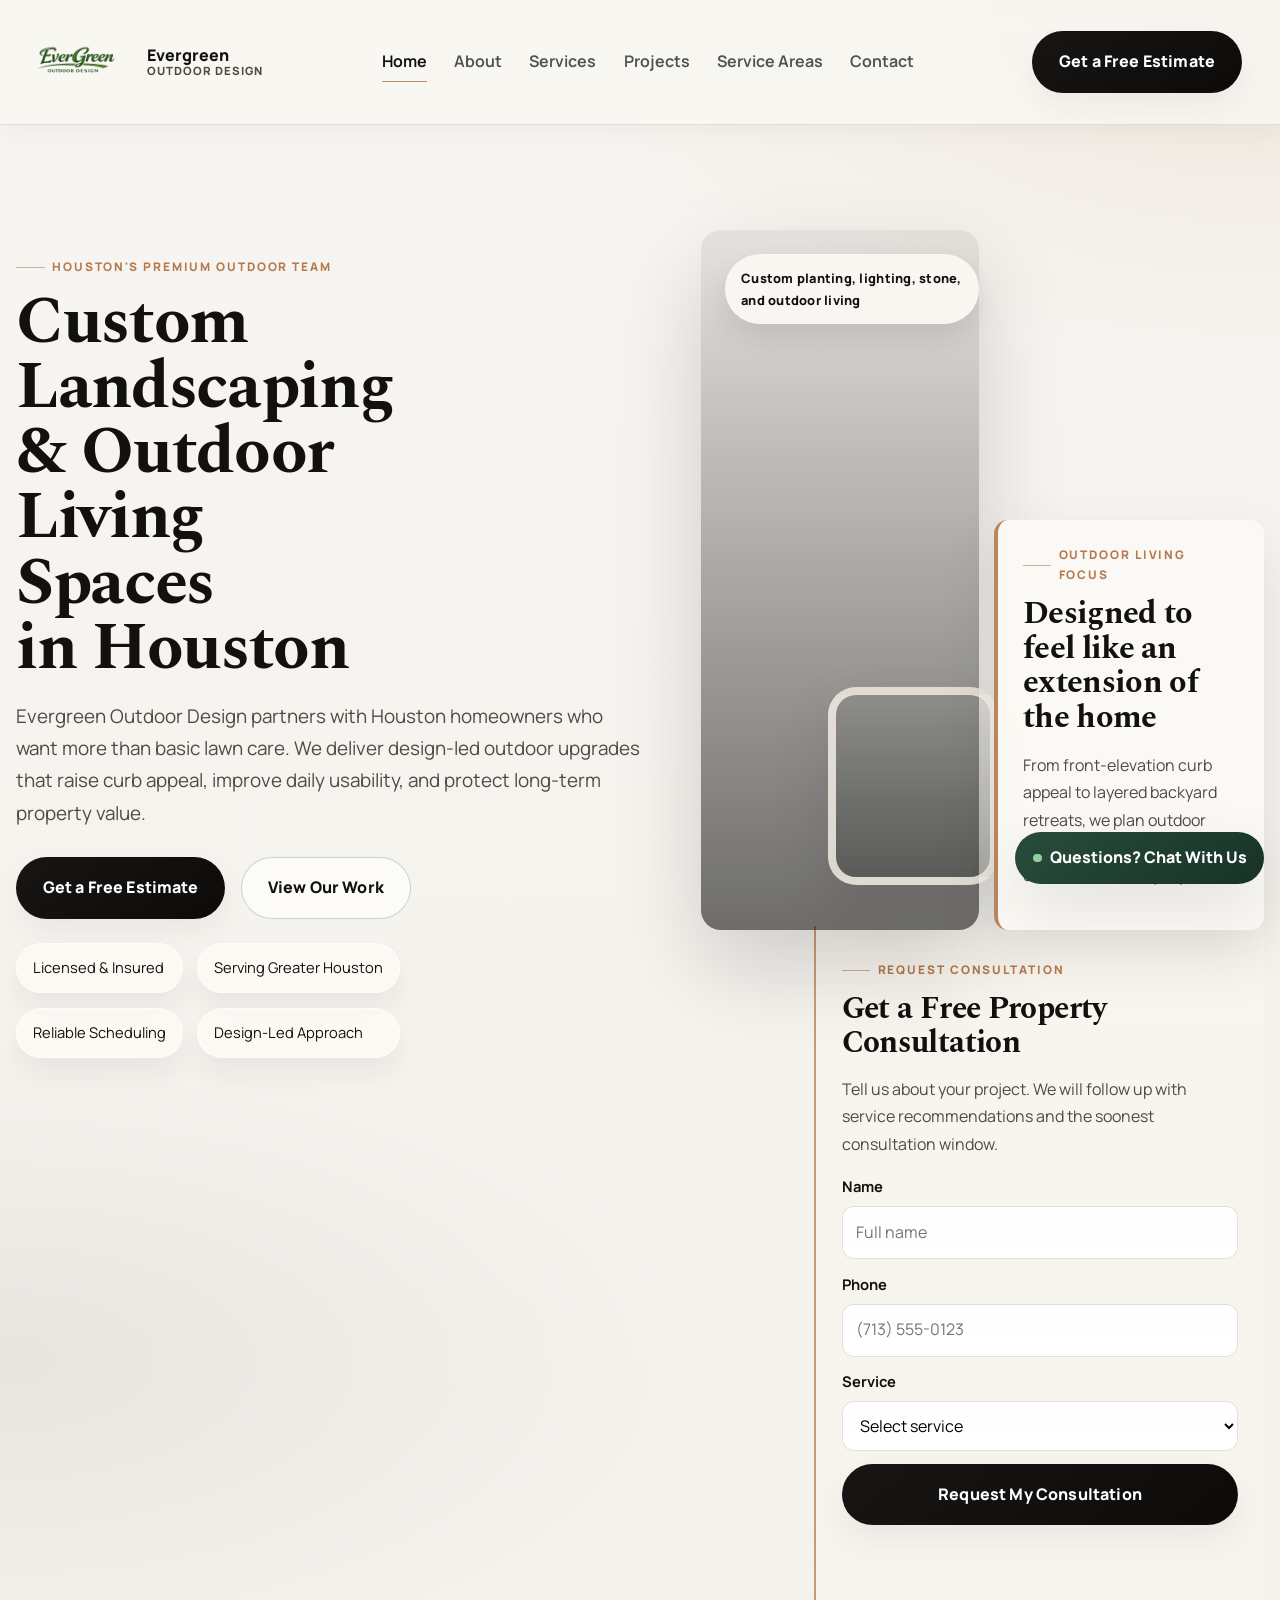
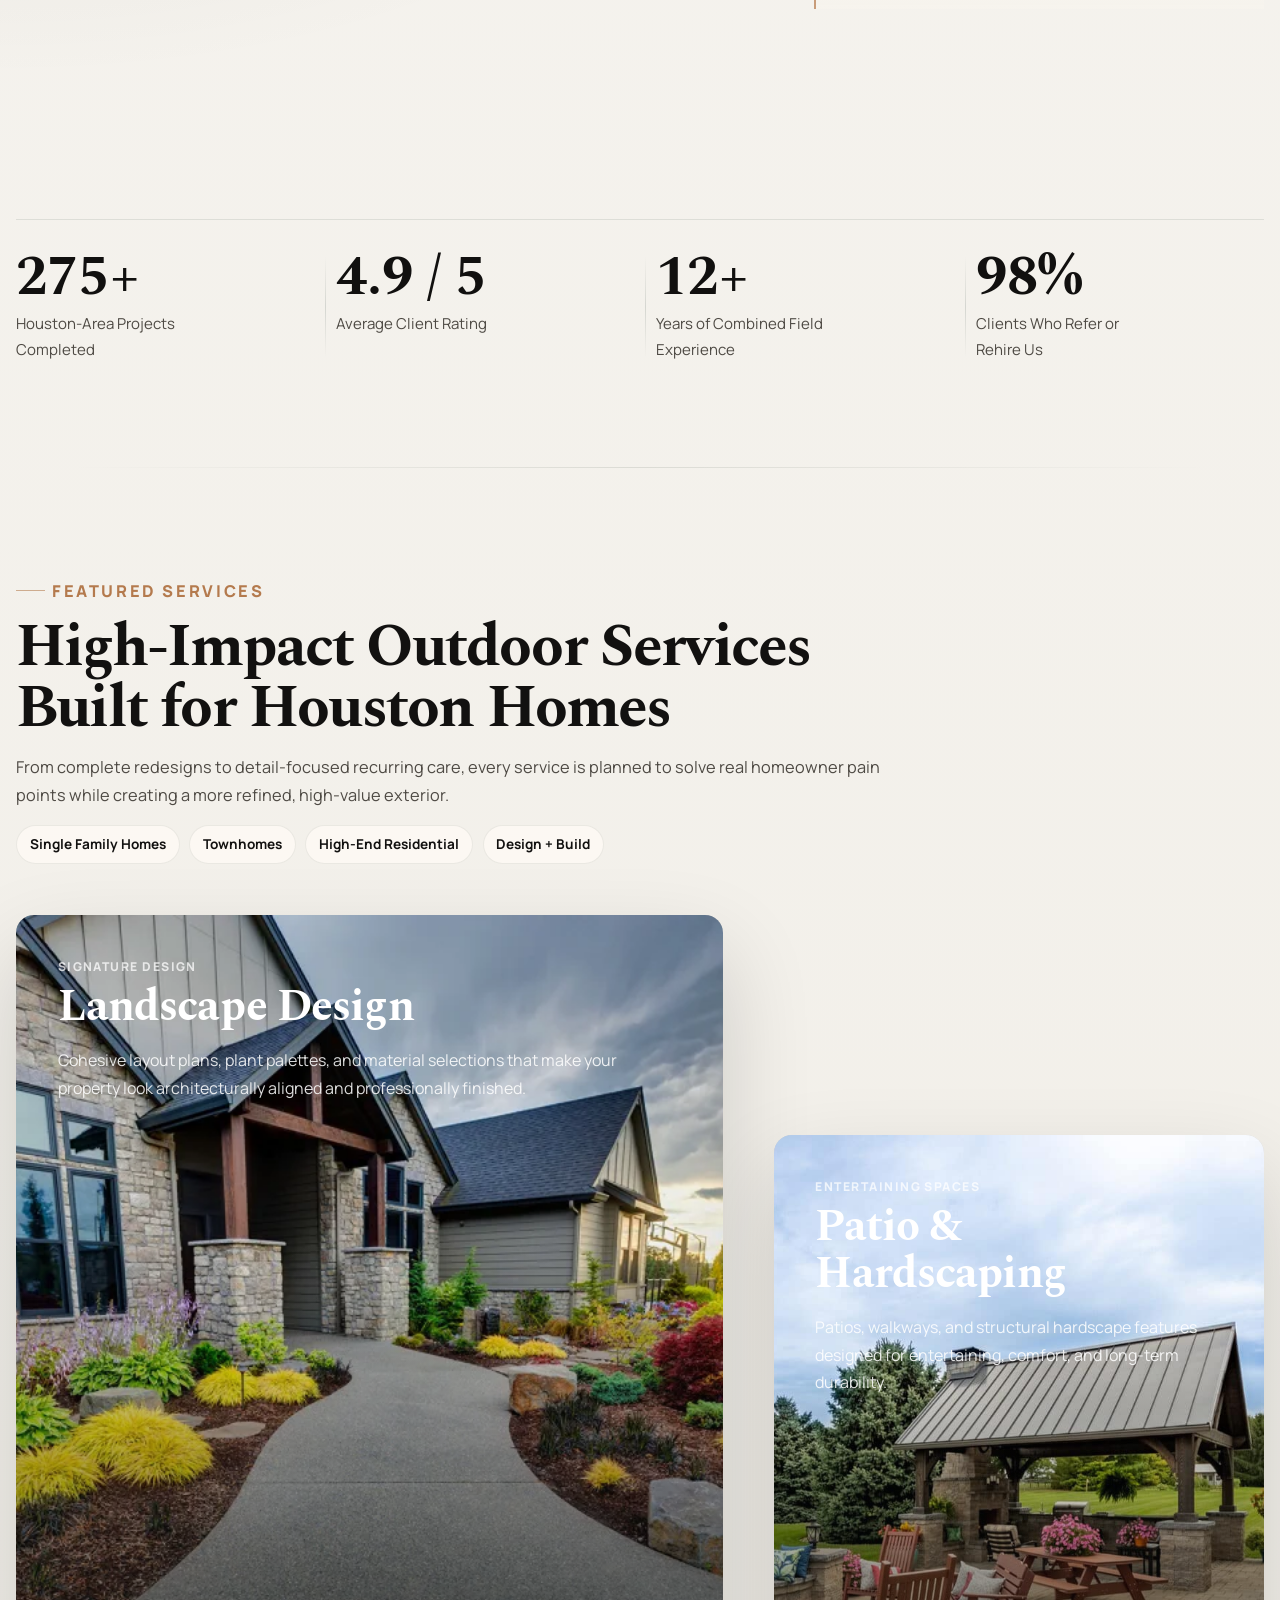
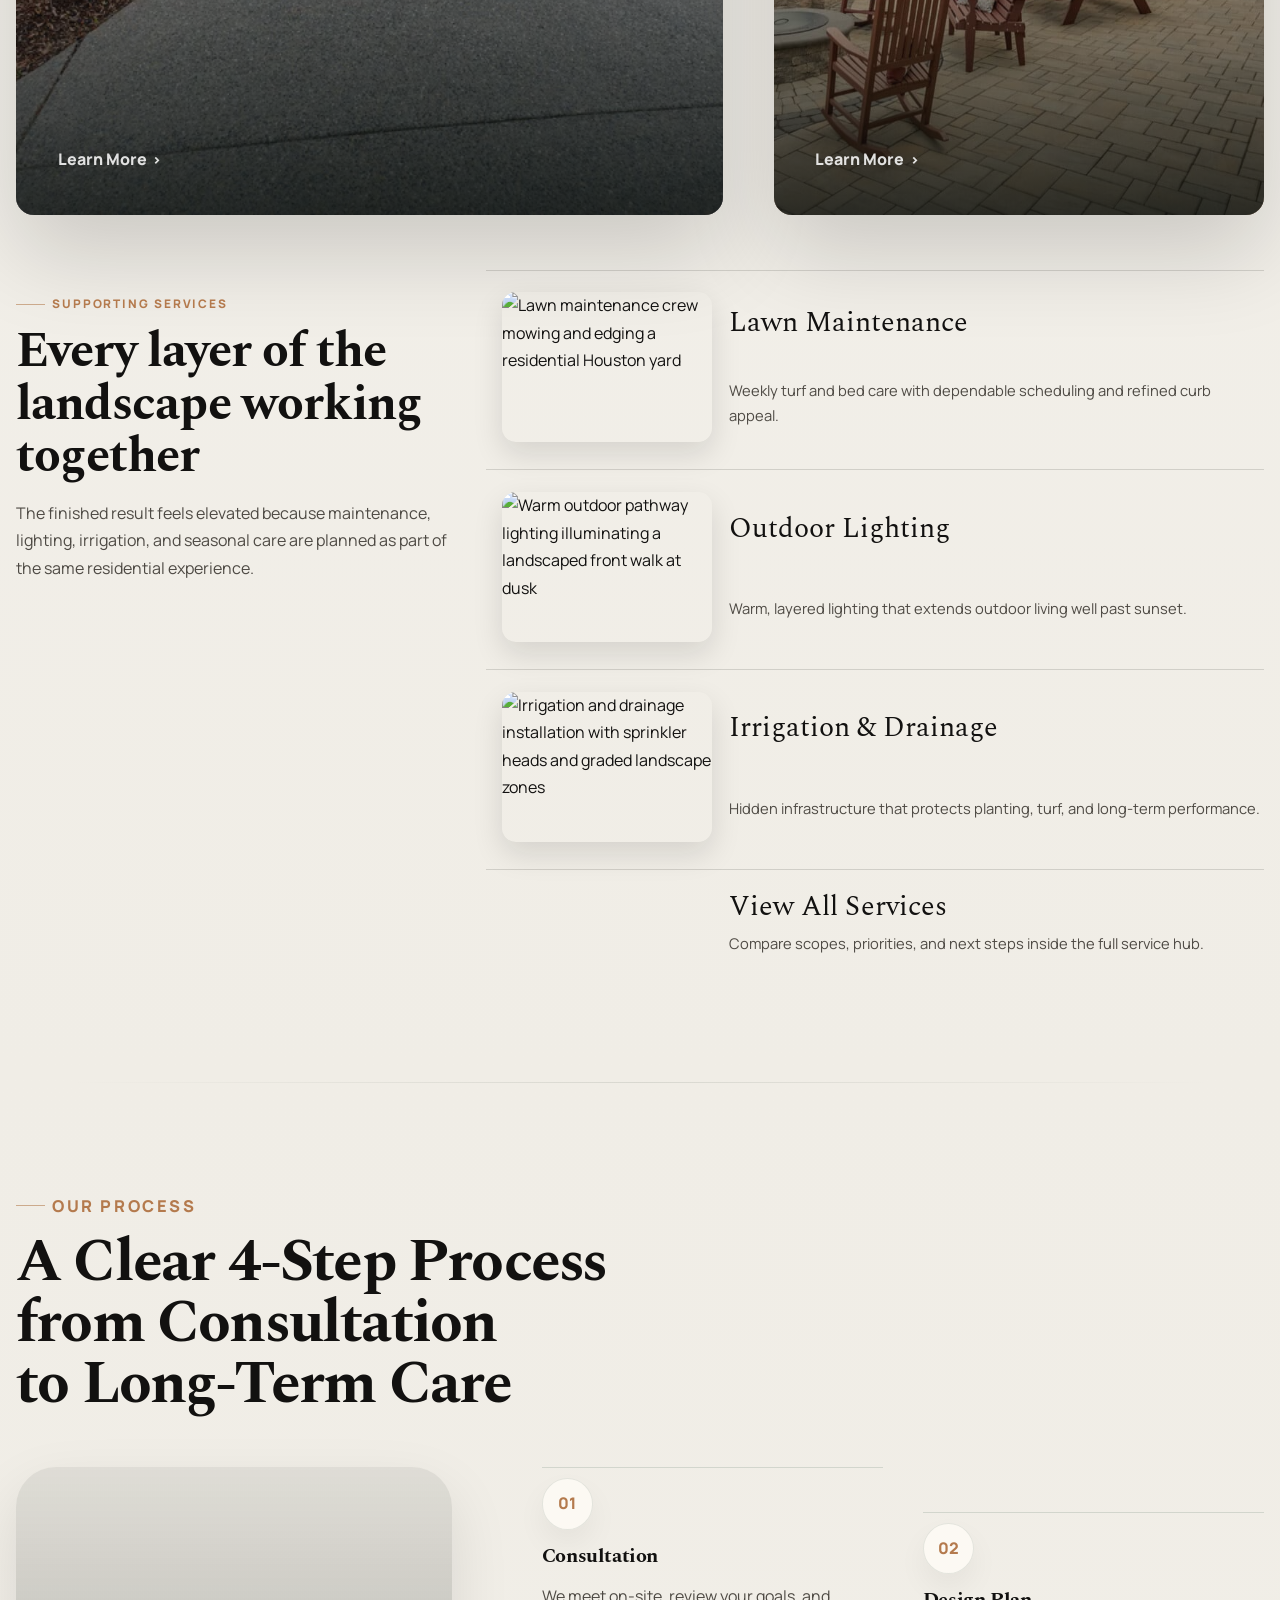
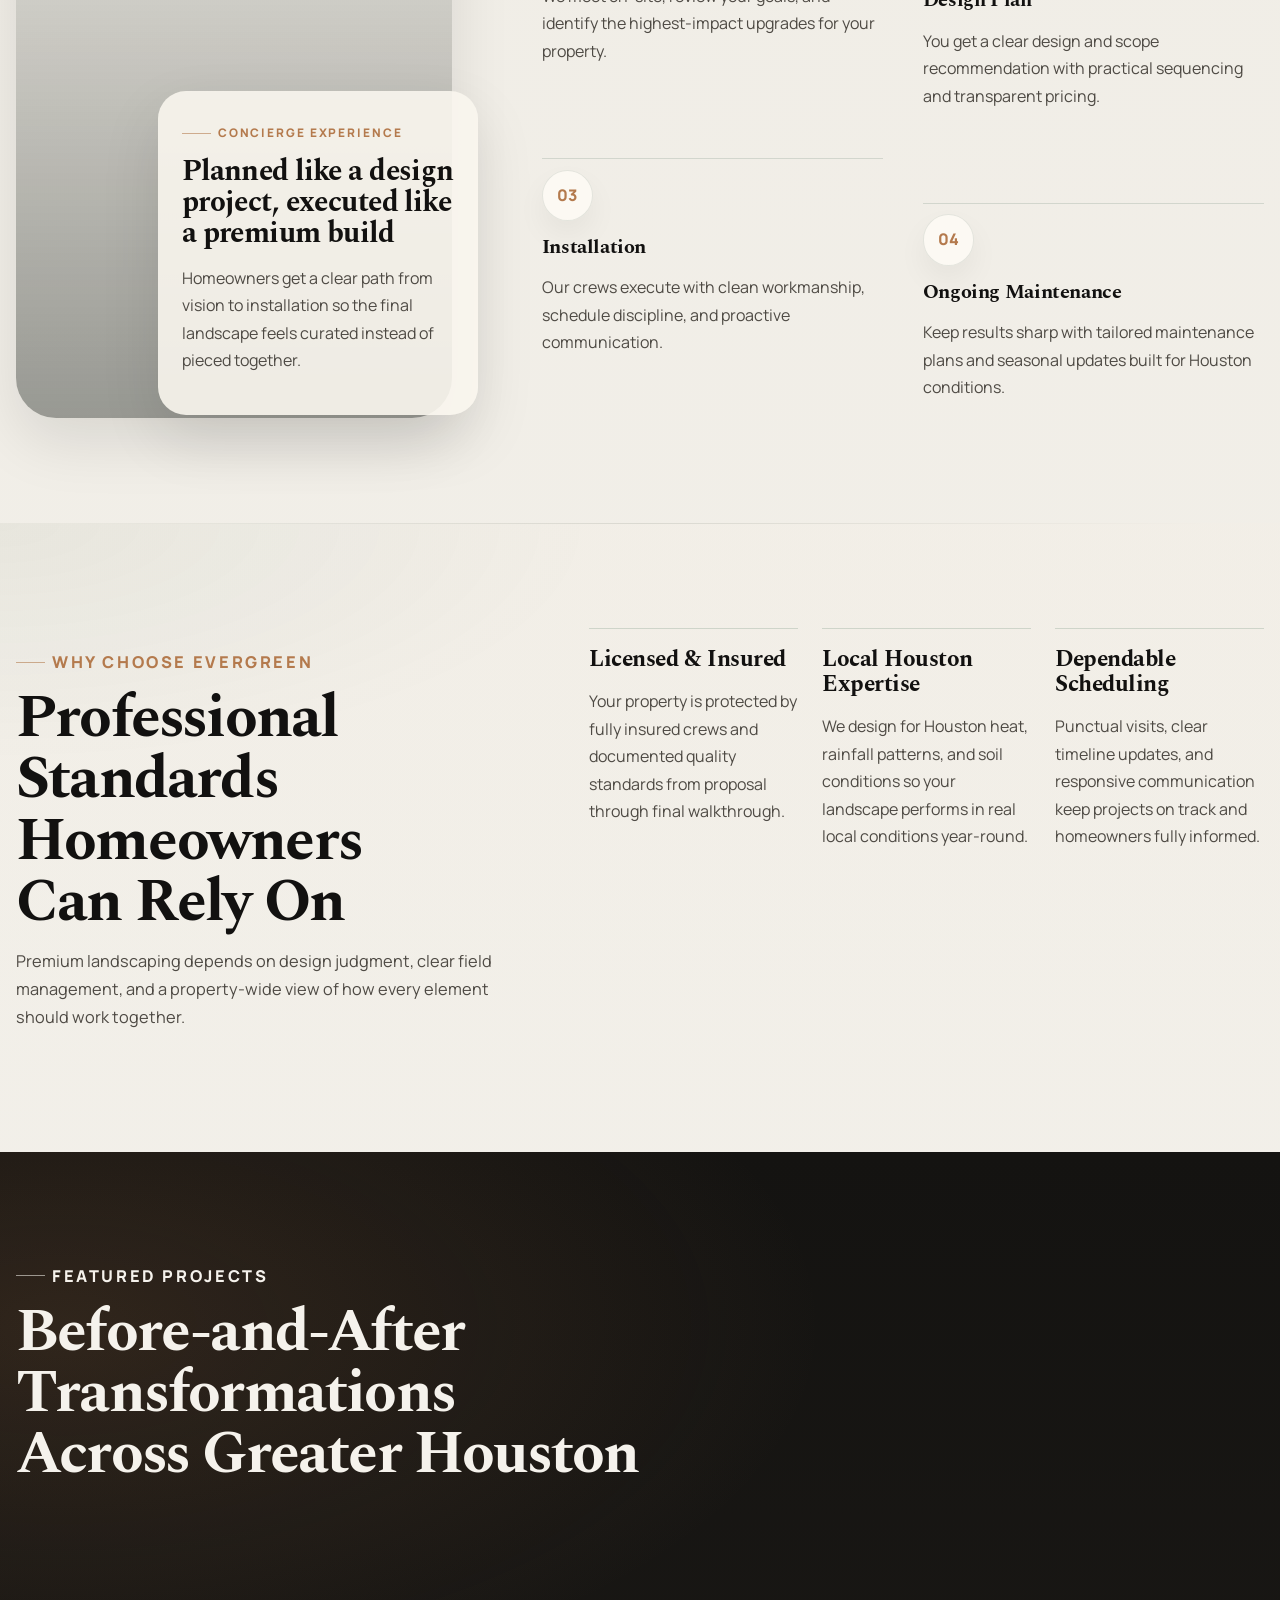
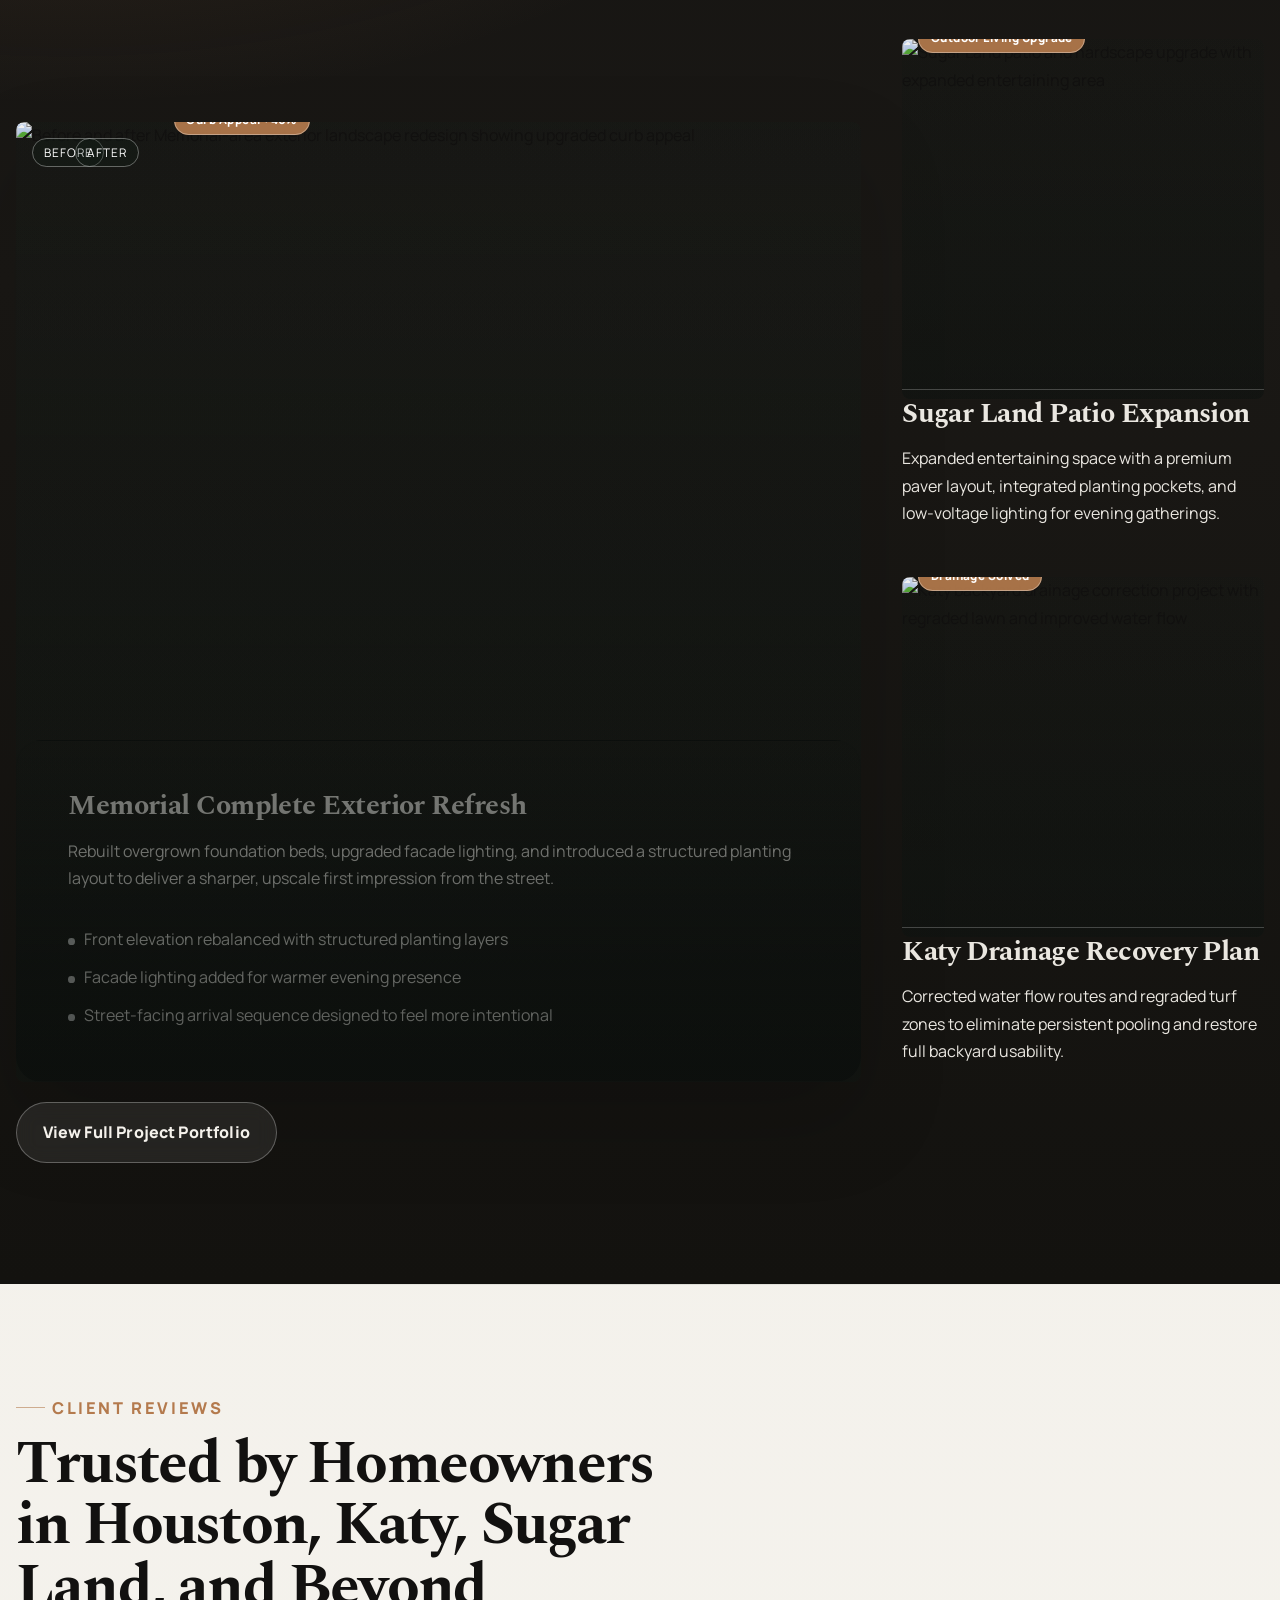
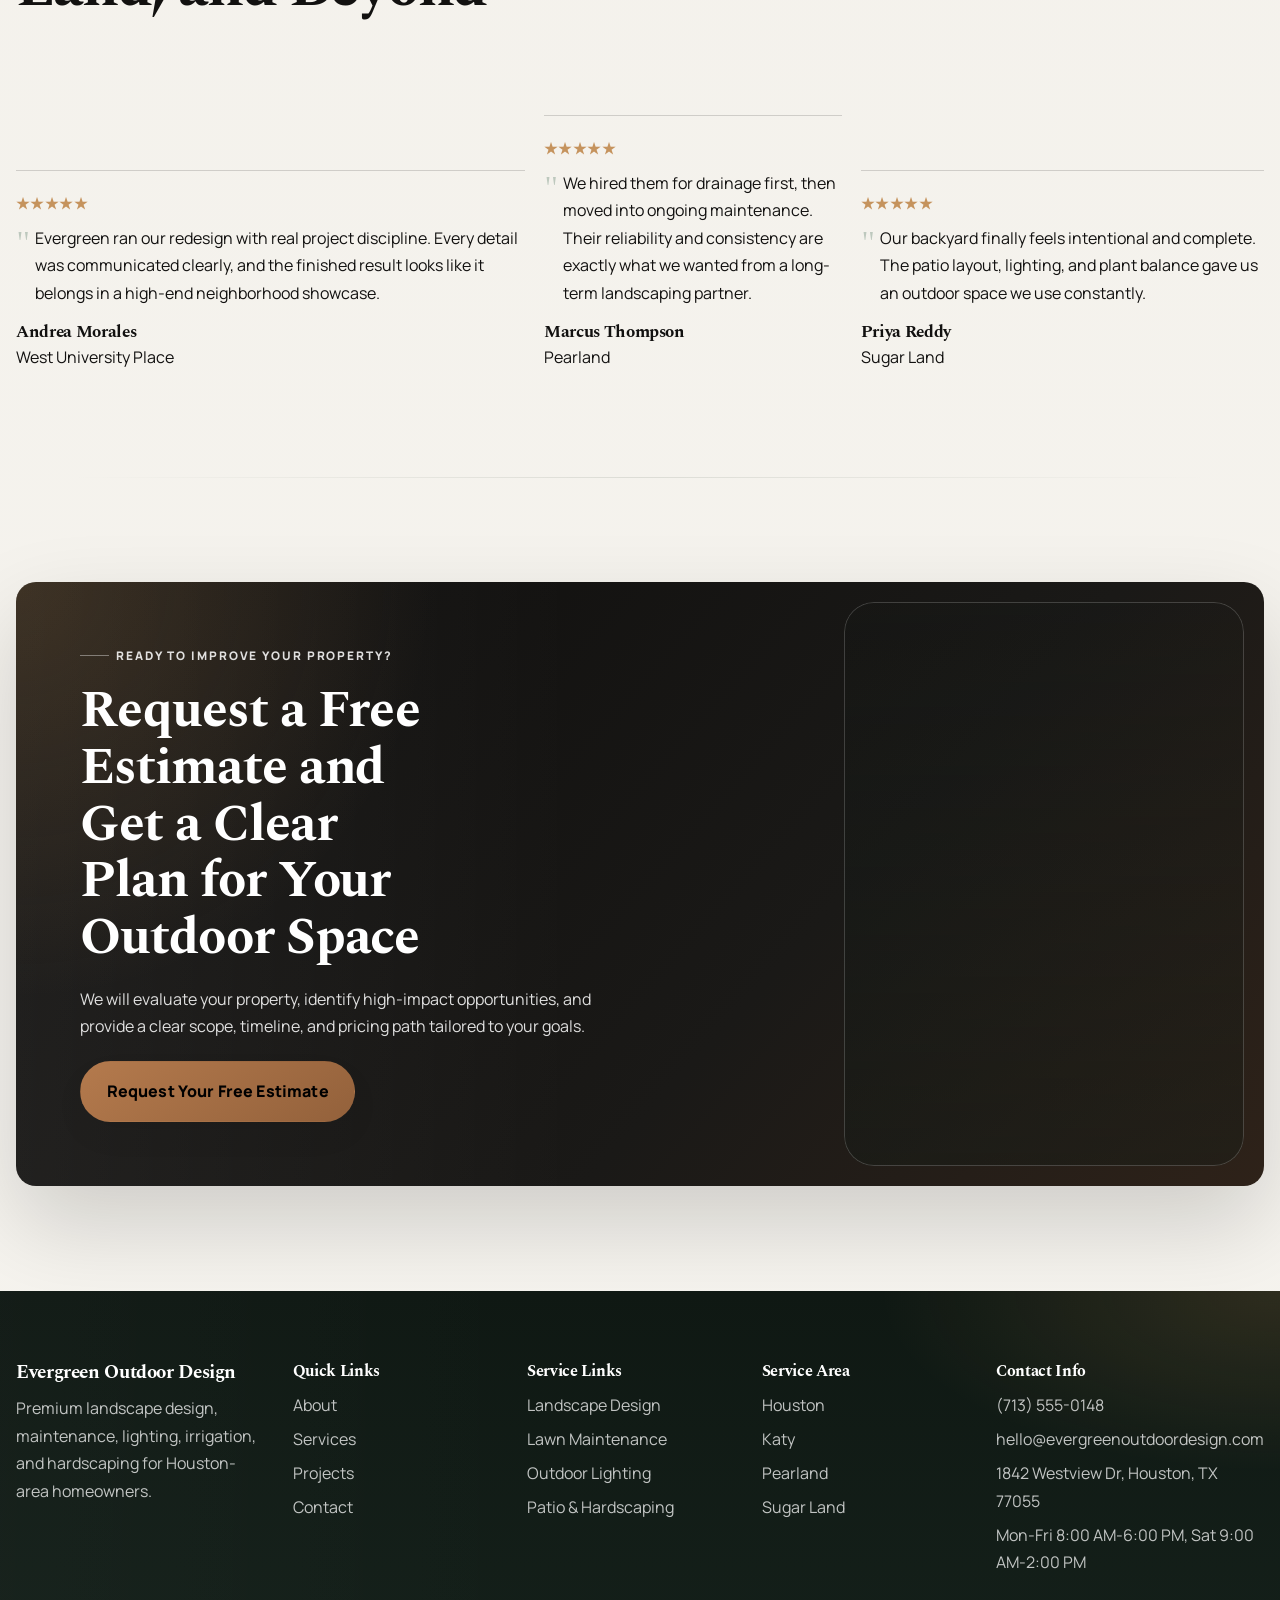
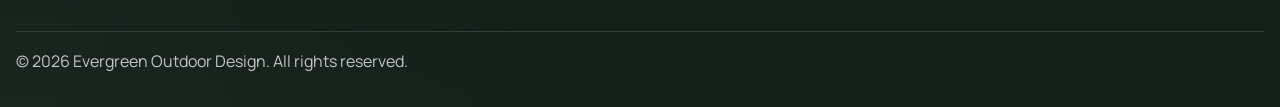
==== commit 312f0930: "images" ====
--- a/index.html
+++ b/index.html
@@ -159,7 +159,12 @@
 
           <div class="service-editorial-grid">
             <article class="service-story service-story-primary service-landscape">
-              <span class="service-icon" aria-hidden="true">LD</span>
+              <img
+                class="service-story-image"
+                src="images/Landscape Design.webp"
+                alt="Professionally designed Houston front yard with layered planting beds and stone edging"
+                loading="lazy"
+              />
               <p class="service-kicker">Signature Design</p>
               <h3>Landscape Design</h3>
               <p>
@@ -171,7 +176,12 @@
             </article>
 
             <article class="service-story service-story-secondary service-patio">
-              <span class="service-icon" aria-hidden="true">PH</span>
+              <img
+                class="service-story-image"
+                src="images/Patio & Hardscaping.jpg"
+                alt="Backyard patio and hardscaping layout with pavers, steps, and integrated planting"
+                loading="lazy"
+              />
               <p class="service-kicker">Entertaining Spaces</p>
               <h3>Patio &amp; Hardscaping</h3>
               <p>
@@ -194,6 +204,12 @@
 
               <div class="service-directory-list">
                 <a class="service-row" href="lawn-maintenance.html">
+                  <img
+                    class="service-row-image"
+                    src="images/lawn-maintenance-service.jpg"
+                    alt="Lawn maintenance crew mowing and edging a residential Houston yard"
+                    loading="lazy"
+                  />
                   <span>Lawn Maintenance</span>
                   <small>
                     Weekly turf and bed care with dependable scheduling and refined curb
@@ -201,12 +217,24 @@
                   </small>
                 </a>
                 <a class="service-row" href="outdoor-lighting.html">
+                  <img
+                    class="service-row-image"
+                    src="images/outdoor-lighting-pathway.jpg"
+                    alt="Warm outdoor pathway lighting illuminating a landscaped front walk at dusk"
+                    loading="lazy"
+                  />
                   <span>Outdoor Lighting</span>
                   <small>
                     Warm, layered lighting that extends outdoor living well past sunset.
                   </small>
                 </a>
                 <a class="service-row" href="irrigation-drainage.html">
+                  <img
+                    class="service-row-image"
+                    src="images/irrigation-drainage-system.jpg"
+                    alt="Irrigation and drainage installation with sprinkler heads and graded landscape zones"
+                    loading="lazy"
+                  />
                   <span>Irrigation &amp; Drainage</span>
                   <small>
                     Hidden infrastructure that protects planting, turf, and long-term
@@ -320,7 +348,7 @@
       </section>
 
       <!-- Featured Projects -->
-      <section class="section">
+      <section class="section home-projects-spotlight">
         <div class="container">
           <div class="section-head">
             <p class="eyebrow">Featured Projects</p>
@@ -330,6 +358,12 @@
           <div class="project-story-grid">
             <article class="project-story-card project-story-featured">
               <div class="project-image project-image-featured">
+                <img
+                  class="project-image-media"
+                  src="images/project-memorial-landscape-redesign.jpg"
+                  alt="Before and after Memorial-area exterior landscape redesign showing upgraded curb appeal"
+                  loading="lazy"
+                />
                 <span class="tag">Before</span>
                 <span class="tag after">After</span>
                 <span class="project-badge">Curb Appeal +40%</span>
@@ -351,6 +385,12 @@
             <div class="project-story-stack">
               <article class="project-story-card">
                 <div class="project-image variant-two">
+                  <img
+                    class="project-image-media"
+                    src="images/project-sugarland-patio-hardscaping.jpg"
+                    alt="Sugar Land patio and hardscape upgrade with expanded entertaining area"
+                    loading="lazy"
+                  />
                   <span class="project-badge">Outdoor Living Upgrade</span>
                 </div>
                 <div class="project-copy">
@@ -363,6 +403,12 @@
               </article>
               <article class="project-story-card">
                 <div class="project-image variant-three">
+                  <img
+                    class="project-image-media"
+                    src="images/project-katy-irrigation-drainage.jpg"
+                    alt="Katy backyard drainage correction project with regraded lawn and improved water flow"
+                    loading="lazy"
+                  />
                   <span class="project-badge">Drainage Solved</span>
                 </div>
                 <div class="project-copy">
--- a/styles.css
+++ b/styles.css
@@ -40,14 +40,14 @@
 
   --max-width: 1220px;
 
-  --page-hero-image: url("https://images.unsplash.com/photo-1501004318641-b39e6451bec6?auto=format&fit=crop&w=1400&q=80");
-  --cta-image: url("https://images.unsplash.com/photo-1558904541-efa843a96f01?auto=format&fit=crop&w=1200&q=80");
+  --page-hero-image: url("images/landscape-design-houston.jpg");
+  --cta-image: url("images/patio-hardscaping-project.jpg");
 }
 
 /* ---------- Page Image Themes ---------- */
 .page-home {
-  --home-hero-image: url("https://images.unsplash.com/photo-1558521558-037f1cb02784?auto=format&fit=crop&w=1600&q=80");
-  --cta-image: url("https://images.unsplash.com/photo-1560749003-f4b1e17e2f06?auto=format&fit=crop&w=1200&q=80");
+  --home-hero-image: url("images/landscape-design-houston.jpg");
+  --cta-image: url("images/patio-hardscaping-project.jpg");
 }
 
 .page-about {
@@ -55,27 +55,27 @@
 }
 
 .page-services {
-  --page-hero-image: url("https://images.unsplash.com/photo-1558293842-c0fd3db86157?auto=format&fit=crop&w=1400&q=80");
+  --page-hero-image: url("images/patio-hardscaping-project.jpg");
 }
 
 .page-landscape-design {
-  --page-hero-image: url("https://images.unsplash.com/photo-1560749003-f4b1e17e2f06?auto=format&fit=crop&w=1400&q=80");
+  --page-hero-image: url("images/landscape-design-houston.jpg");
 }
 
 .page-lawn-maintenance {
-  --page-hero-image: url("https://images.unsplash.com/photo-1623746939731-f3d5f7c3c22d?auto=format&fit=crop&w=1400&q=80");
+  --page-hero-image: url("images/lawn-maintenance-service.jpg");
 }
 
 .page-outdoor-lighting {
-  --page-hero-image: url("https://images.unsplash.com/photo-1505693416388-ac5ce068fe85?auto=format&fit=crop&w=1400&q=80");
+  --page-hero-image: url("images/outdoor-lighting-pathway.jpg");
 }
 
 .page-irrigation-drainage {
-  --page-hero-image: url("https://images.unsplash.com/photo-1585320806297-9794b3e4eeae?auto=format&fit=crop&w=1400&q=80");
+  --page-hero-image: url("images/irrigation-drainage-system.jpg");
 }
 
 .page-patio-hardscaping {
-  --page-hero-image: url("https://images.unsplash.com/photo-1505693416388-ac5ce068fe85?auto=format&fit=crop&w=1400&q=80");
+  --page-hero-image: url("images/patio-hardscaping-project.jpg");
 }
 
 .page-projects {
@@ -861,23 +861,23 @@
 }
 
 .service-landscape {
-  --service-image: url("https://images.unsplash.com/photo-1560749003-f4b1e17e2f06?auto=format&fit=crop&w=1200&q=80");
+  --service-image: url("images/landscape-design-houston.jpg");
 }
 
 .service-lawn {
-  --service-image: url("https://images.unsplash.com/photo-1623746939731-f3d5f7c3c22d?auto=format&fit=crop&w=1200&q=80");
+  --service-image: url("images/lawn-maintenance-service.jpg");
 }
 
 .service-lighting {
-  --service-image: url("https://images.unsplash.com/photo-1505693416388-ac5ce068fe85?auto=format&fit=crop&w=1200&q=80");
+  --service-image: url("images/outdoor-lighting-pathway.jpg");
 }
 
 .service-irrigation {
-  --service-image: url("https://images.unsplash.com/photo-1585320806297-9794b3e4eeae?auto=format&fit=crop&w=1200&q=80");
+  --service-image: url("images/irrigation-drainage-system.jpg");
 }
 
 .service-patio {
-  --service-image: url("https://images.unsplash.com/photo-1558293842-c0fd3db86157?auto=format&fit=crop&w=1200&q=80");
+  --service-image: url("images/patio-hardscaping-project.jpg");
 }
 
 .service-hub {
@@ -974,8 +974,7 @@
   border-radius: 30px;
   background:
     linear-gradient(180deg, rgba(18, 31, 25, 0.15), rgba(18, 31, 25, 0.42)),
-    url("https://images.unsplash.com/photo-1598902108854-10e335adac99?auto=format&fit=crop&w=1600&q=80")
-      center / cover no-repeat;
+    url("images/project-memorial-landscape-redesign.jpg") center / cover no-repeat;
 }
 
 .project-featured .project-image {
@@ -986,15 +985,13 @@
 .project-image.variant-two {
   background:
     linear-gradient(180deg, rgba(18, 31, 25, 0.1), rgba(18, 31, 25, 0.35)),
-    url("https://images.unsplash.com/photo-1558293842-c0fd3db86157?auto=format&fit=crop&w=1600&q=80")
-      center / cover no-repeat;
+    url("images/project-sugarland-patio-hardscaping.jpg") center / cover no-repeat;
 }
 
 .project-image.variant-three {
   background:
     linear-gradient(180deg, rgba(18, 31, 25, 0.12), rgba(18, 31, 25, 0.38)),
-    url("https://images.unsplash.com/photo-1558521558-037f1cb02784?auto=format&fit=crop&w=1600&q=80")
-      center / cover no-repeat;
+    url("images/project-katy-irrigation-drainage.jpg") center / cover no-repeat;
 }
 
 .tag {
@@ -1221,37 +1218,37 @@
 .gallery-visual.one {
   background-image:
     linear-gradient(180deg, rgba(15, 27, 22, 0.14), rgba(15, 27, 22, 0.34)),
-    url("https://images.unsplash.com/photo-1501004318641-b39e6451bec6?auto=format&fit=crop&w=1200&q=80");
+    url("images/project-memorial-landscape-redesign.jpg");
 }
 
 .gallery-visual.two {
   background-image:
     linear-gradient(180deg, rgba(15, 27, 22, 0.14), rgba(15, 27, 22, 0.34)),
-    url("https://images.unsplash.com/photo-1473448912268-2022ce9509d8?auto=format&fit=crop&w=1200&q=80");
+    url("images/project-sugarland-patio-hardscaping.jpg");
 }
 
 .gallery-visual.three {
   background-image:
     linear-gradient(180deg, rgba(15, 27, 22, 0.14), rgba(15, 27, 22, 0.34)),
-    url("https://images.unsplash.com/photo-1560749003-f4b1e17e2f06?auto=format&fit=crop&w=1200&q=80");
+    url("images/project-katy-irrigation-drainage.jpg");
 }
 
 .gallery-visual.four {
   background-image:
     linear-gradient(180deg, rgba(15, 27, 22, 0.14), rgba(15, 27, 22, 0.34)),
-    url("https://images.unsplash.com/photo-1615707940590-118c63d9ef16?auto=format&fit=crop&w=1200&q=80");
+    url("images/project-pearland-outdoor-lighting.jpg");
 }
 
 .gallery-visual.five {
   background-image:
     linear-gradient(180deg, rgba(15, 27, 22, 0.14), rgba(15, 27, 22, 0.34)),
-    url("https://images.unsplash.com/photo-1591825729269-caeb344f6df2?auto=format&fit=crop&w=1200&q=80");
+    url("images/project-pasadena-lawn-refresh.jpg");
 }
 
 .gallery-visual.six {
   background-image:
     linear-gradient(180deg, rgba(15, 27, 22, 0.14), rgba(15, 27, 22, 0.34)),
-    url("https://images.unsplash.com/photo-1563291074-2bf8677ac0f5?auto=format&fit=crop&w=1200&q=80");
+    url("images/project-cypress-landscape-install.jpg");
 }
 
 .gallery-copy {
@@ -3295,3 +3292,508 @@
     margin: -2.4rem 0.8rem 0;
   }
 }
+
+/* ---------- J) Layout Stability Fixes ---------- */
+.section {
+  padding-block: clamp(5rem, 8.2vw, 7.4rem);
+}
+
+.hero-showcase-detail {
+  position: relative;
+  z-index: 2;
+  margin-left: -2.2rem;
+}
+
+.page-home .service-story-secondary {
+  margin-top: 2.8rem;
+}
+
+.page-home .service-directory {
+  grid-column: 1 / -1;
+  gap: clamp(1.2rem, 3vw, 2rem);
+}
+
+.page-home .project-story-grid {
+  grid-template-columns: repeat(12, minmax(0, 1fr));
+}
+
+.page-home .project-story-featured {
+  grid-column: span 8;
+  min-height: clamp(620px, 68vw, 760px);
+}
+
+.page-home .project-story-featured .project-image {
+  min-height: clamp(620px, 68vw, 760px);
+}
+
+.page-home .project-story-stack {
+  grid-column: span 4;
+  margin-top: 3.2rem;
+}
+
+.page-home .project-story-stack .project-copy {
+  margin: -2rem 0.8rem 0 1rem;
+}
+
+.page-home .project-story-stack .project-story-card:nth-child(2) {
+  margin-left: 0;
+}
+
+.page-projects .project-journal-entry,
+.page-projects .project-journal-entry.reverse {
+  gap: clamp(1.2rem, 3vw, 2rem);
+  overflow: hidden;
+}
+
+.page-projects .project-journal-copy,
+.page-projects .project-journal-entry.reverse .project-journal-copy {
+  margin: 0;
+}
+
+.page-projects .project-journal-entry .gallery-visual {
+  min-height: 520px;
+}
+
+.page-projects .project-snapshot-card .gallery-copy {
+  margin: -2rem 0.8rem 0 1rem;
+}
+
+@media (max-width: 1120px) {
+  .hero-showcase-detail {
+    margin-left: 0;
+  }
+
+  .page-home .project-story-featured,
+  .page-home .project-story-featured .project-image {
+    min-height: 560px;
+  }
+
+  .page-projects .project-journal-entry .gallery-visual {
+    min-height: 360px;
+  }
+}
+
+@media (max-width: 760px) {
+  .section {
+    padding-block: clamp(4rem, 9vw, 5.4rem);
+  }
+
+  .page-home .project-story-featured,
+  .page-home .project-story-featured .project-image {
+    min-height: 500px;
+  }
+
+  .page-home .project-story-stack .project-copy,
+  .page-projects .project-snapshot-card .gallery-copy {
+    margin: -1.6rem 0.7rem 0;
+  }
+}
+
+/* ---------- K) Readability + Spacing Guardrails ---------- */
+.hero-showcase-main,
+.project-image,
+.gallery-visual {
+  position: relative;
+  z-index: 1;
+}
+
+.hero-showcase-detail,
+.project-story-card:not(.project-story-featured) .project-copy,
+.project-snapshot-card .gallery-copy,
+.gallery-card:not(.gallery-card-featured) .gallery-copy,
+.project-card:not(.project-featured) .project-copy,
+.project-journal-copy {
+  position: relative;
+  z-index: 3;
+}
+
+.hero-showcase-detail {
+  margin-left: 0;
+  margin-top: 0;
+  max-width: 28rem;
+}
+
+.consult-card {
+  margin-top: -1.5rem;
+}
+
+.page-home .service-story-secondary {
+  margin-top: clamp(1.1rem, 2.2vw, 1.9rem);
+}
+
+.page-home .project-story-stack {
+  margin-top: clamp(1.2rem, 2.6vw, 2.2rem);
+}
+
+.project-story-card:not(.project-story-featured) .project-copy {
+  margin: -1.2rem 0.9rem 0;
+}
+
+.page-home .project-story-stack .project-copy,
+.project-snapshot-card .gallery-copy,
+.gallery-card:not(.gallery-card-featured) .gallery-copy,
+.project-card:not(.project-featured) .project-copy {
+  margin: -1rem 0.85rem 0;
+}
+
+.service-editorial-grid,
+.project-story-grid,
+.project-journal,
+.project-snapshot-grid {
+  row-gap: clamp(1.2rem, 2.6vw, 2rem);
+}
+
+.page-projects .project-snapshot-card:nth-child(2),
+.page-projects .project-snapshot-card:nth-child(4) {
+  margin-top: 1rem;
+}
+
+@media (max-width: 1120px) {
+  .hero-showcase-detail {
+    margin: 0;
+    max-width: none;
+  }
+
+  .consult-card {
+    margin-top: 0;
+  }
+
+  .project-story-card:not(.project-story-featured) .project-copy,
+  .project-snapshot-card .gallery-copy,
+  .gallery-card:not(.gallery-card-featured) .gallery-copy,
+  .project-card:not(.project-featured) .project-copy {
+    margin: -0.7rem 0.65rem 0;
+  }
+
+  .page-projects .project-snapshot-card:nth-child(2),
+  .page-projects .project-snapshot-card:nth-child(4) {
+    margin-top: 0;
+  }
+}
+
+@media (max-width: 760px) {
+  .hero-showcase-detail {
+    margin: 0.9rem 0 0;
+  }
+
+  .project-story-card:not(.project-story-featured) .project-copy,
+  .project-snapshot-card .gallery-copy,
+  .gallery-card:not(.gallery-card-featured) .gallery-copy,
+  .project-card:not(.project-featured) .project-copy {
+    margin: 0.7rem 0 0;
+  }
+
+  .service-editorial-grid,
+  .project-story-grid,
+  .project-journal,
+  .project-snapshot-grid {
+    row-gap: 1.1rem;
+  }
+}
+
+/* ---------- L) Intentional Service + Project Media ---------- */
+.service-story {
+  overflow: hidden;
+  isolation: isolate;
+}
+
+.service-story-image {
+  position: absolute;
+  inset: 0;
+  width: 100%;
+  height: 100%;
+  object-fit: cover;
+  object-position: center;
+  z-index: 0;
+}
+
+.service-story-primary .service-story-image {
+  object-position: center 54%;
+}
+
+.service-story-secondary .service-story-image {
+  object-position: center 48%;
+}
+
+.service-story::before {
+  background: linear-gradient(180deg, rgba(9, 9, 8, 0.12), rgba(9, 9, 8, 0.82));
+}
+
+.service-row {
+  gap: 0.55rem;
+  align-content: start;
+}
+
+.service-row-image {
+  width: 100%;
+  height: clamp(130px, 15vw, 170px);
+  object-fit: cover;
+  object-position: center;
+  border-radius: 14px;
+  margin-bottom: 0.25rem;
+  box-shadow: 0 12px 30px rgba(17, 16, 14, 0.12);
+}
+
+.project-image,
+.gallery-visual {
+  overflow: hidden;
+  isolation: isolate;
+}
+
+.project-image-media,
+.gallery-image-media {
+  position: absolute;
+  inset: 0;
+  width: 100%;
+  height: 100%;
+  object-fit: cover;
+  object-position: center;
+  z-index: 0;
+}
+
+.project-image::before,
+.gallery-visual::before {
+  content: "";
+  position: absolute;
+  inset: 0;
+  z-index: 1;
+  pointer-events: none;
+  background: linear-gradient(180deg, rgba(12, 12, 11, 0.06), rgba(12, 12, 11, 0.42));
+}
+
+.project-image > *:not(.project-image-media) {
+  position: relative;
+  z-index: 2;
+}
+
+@media (max-width: 760px) {
+  .service-row-image {
+    height: 150px;
+  }
+}
+
+/* ---------- M) Editorial Asymmetry Push ---------- */
+.page-home .consult-card {
+  border: 0;
+  border-left: 2px solid rgba(180, 122, 77, 0.72);
+  border-radius: 0;
+  background: linear-gradient(180deg, rgba(249, 245, 238, 0.78), rgba(249, 245, 238, 0.44));
+  box-shadow: none;
+  backdrop-filter: blur(0);
+}
+
+.page-home .service-editorial-grid {
+  gap: clamp(1.8rem, 4vw, 3.4rem);
+}
+
+.page-home .service-story-primary {
+  grid-column: span 7;
+  min-height: clamp(700px, 74vw, 900px);
+}
+
+.page-home .service-story-secondary {
+  grid-column: span 5;
+  min-height: clamp(560px, 56vw, 680px);
+  margin-top: clamp(2rem, 6vw, 6rem);
+}
+
+.page-home .service-directory {
+  margin-top: 0.2rem;
+}
+
+.page-home .service-row {
+  grid-template-columns: minmax(165px, 210px) minmax(0, 1fr);
+  column-gap: 1.1rem;
+  align-items: center;
+  padding: 1.35rem 0 1.35rem 1rem;
+}
+
+.page-home .service-row::before {
+  display: none;
+}
+
+.page-home .service-row-image {
+  grid-row: 1 / span 2;
+  height: clamp(120px, 13vw, 150px);
+  margin: 0;
+}
+
+.page-home .service-row span,
+.page-home .service-row small {
+  grid-column: 2;
+}
+
+.page-home .service-row span {
+  font-size: clamp(1.45rem, 2.2vw, 1.9rem);
+}
+
+.home-projects-spotlight {
+  background:
+    radial-gradient(760px 380px at 5% 10%, rgba(180, 122, 77, 0.17), transparent),
+    linear-gradient(180deg, #141311 0%, #1a1815 42%, #13120f 100%);
+}
+
+.home-projects-spotlight::before {
+  display: none;
+}
+
+.home-projects-spotlight .container {
+  width: min(100% - 2rem, 1360px);
+}
+
+.home-projects-spotlight .section-head .eyebrow,
+.home-projects-spotlight .section-head h2 {
+  color: #f5f2ec;
+}
+
+.home-projects-spotlight .section-head .eyebrow::before {
+  background: rgba(245, 242, 236, 0.56);
+}
+
+.home-projects-spotlight .project-story-grid {
+  grid-template-columns: repeat(16, minmax(0, 1fr));
+  gap: clamp(1.6rem, 3.2vw, 2.8rem);
+  align-items: end;
+}
+
+.home-projects-spotlight .project-story-featured {
+  grid-column: span 11;
+  min-height: clamp(760px, 78vw, 960px);
+  border-radius: 8px;
+}
+
+.home-projects-spotlight .project-story-featured .project-image {
+  min-height: clamp(760px, 78vw, 960px);
+  border-radius: 8px;
+}
+
+.home-projects-spotlight .project-story-featured .project-copy {
+  max-width: 56rem;
+  padding: clamp(2.2rem, 4vw, 3.4rem);
+  background: linear-gradient(180deg, rgba(8, 8, 7, 0), rgba(8, 8, 7, 0.92));
+}
+
+.home-projects-spotlight .project-story-stack {
+  grid-column: span 5;
+  margin-top: clamp(3.2rem, 8vw, 8.8rem);
+  gap: 2.1rem;
+}
+
+.home-projects-spotlight .project-story-stack .project-image {
+  min-height: 360px;
+  border-radius: 8px;
+}
+
+.home-projects-spotlight .project-story-stack .project-copy {
+  margin: -0.65rem 0 0;
+  padding: 0.6rem 0 0;
+  border: 0;
+  border-top: 1px solid rgba(255, 255, 255, 0.22);
+  border-radius: 0;
+  background: transparent;
+  box-shadow: none;
+}
+
+.home-projects-spotlight .project-story-stack .project-copy h3,
+.home-projects-spotlight .project-story-stack .project-copy p {
+  color: rgba(245, 242, 236, 0.95);
+}
+
+.home-projects-spotlight .btn-secondary {
+  background: rgba(255, 255, 255, 0.08);
+  color: #f5f2ec;
+  border-color: rgba(255, 255, 255, 0.28);
+}
+
+@media (max-width: 1120px) {
+  .page-home .service-row {
+    grid-template-columns: 1fr;
+    row-gap: 0.55rem;
+    padding-left: 0.6rem;
+  }
+
+  .page-home .service-row-image,
+  .page-home .service-row span,
+  .page-home .service-row small {
+    grid-row: auto;
+    grid-column: auto;
+  }
+
+  .page-home .service-row-image {
+    height: 170px;
+  }
+
+  .home-projects-spotlight .project-story-grid {
+    grid-template-columns: 1fr;
+  }
+
+  .home-projects-spotlight .project-story-featured,
+  .home-projects-spotlight .project-story-featured .project-image,
+  .home-projects-spotlight .project-story-stack {
+    grid-column: 1 / -1;
+    margin-top: 0;
+  }
+
+  .home-projects-spotlight .project-story-featured,
+  .home-projects-spotlight .project-story-featured .project-image {
+    min-height: 620px;
+  }
+}
+
+@media (max-width: 760px) {
+  .home-projects-spotlight .project-story-featured,
+  .home-projects-spotlight .project-story-featured .project-image {
+    min-height: 500px;
+  }
+
+  .home-projects-spotlight .project-story-stack .project-copy {
+    margin-top: 0.45rem;
+  }
+}
+
+/* ---------- N) Hero Overlap + Space Efficiency ---------- */
+.page-home .hero-copy {
+  min-width: 0;
+}
+
+.page-home .hero-grid {
+  grid-template-columns: minmax(0, 1fr) minmax(340px, 1fr);
+  gap: clamp(1.4rem, 2.8vw, 2.4rem);
+}
+
+.page-home .hero h1 {
+  max-width: 10.5ch;
+  font-size: clamp(2.8rem, 4.9vw, 5rem);
+  line-height: 0.98;
+}
+
+@media (min-width: 1200px) {
+  .page-home .hero-grid {
+    grid-template-columns: minmax(0, 1.05fr) minmax(360px, 0.95fr);
+    gap: clamp(1.2rem, 2.4vw, 2rem);
+    align-items: start;
+  }
+
+  .page-home .hero-copy {
+    padding-top: 1.2rem;
+  }
+
+  .page-home .hero h1 {
+    max-width: 10.5ch;
+    font-size: clamp(2.9rem, 5.2vw, 5.35rem);
+    line-height: 0.98;
+  }
+
+  .page-home .hero-stage {
+    padding-left: clamp(0rem, 1.2vw, 1rem);
+  }
+
+  .page-home .hero-showcase {
+    grid-template-columns: minmax(0, 1fr) minmax(220px, 270px);
+    gap: 0.95rem;
+  }
+
+  .page-home .hero-showcase-main {
+    min-height: clamp(560px, 58vw, 700px);
+  }
+}
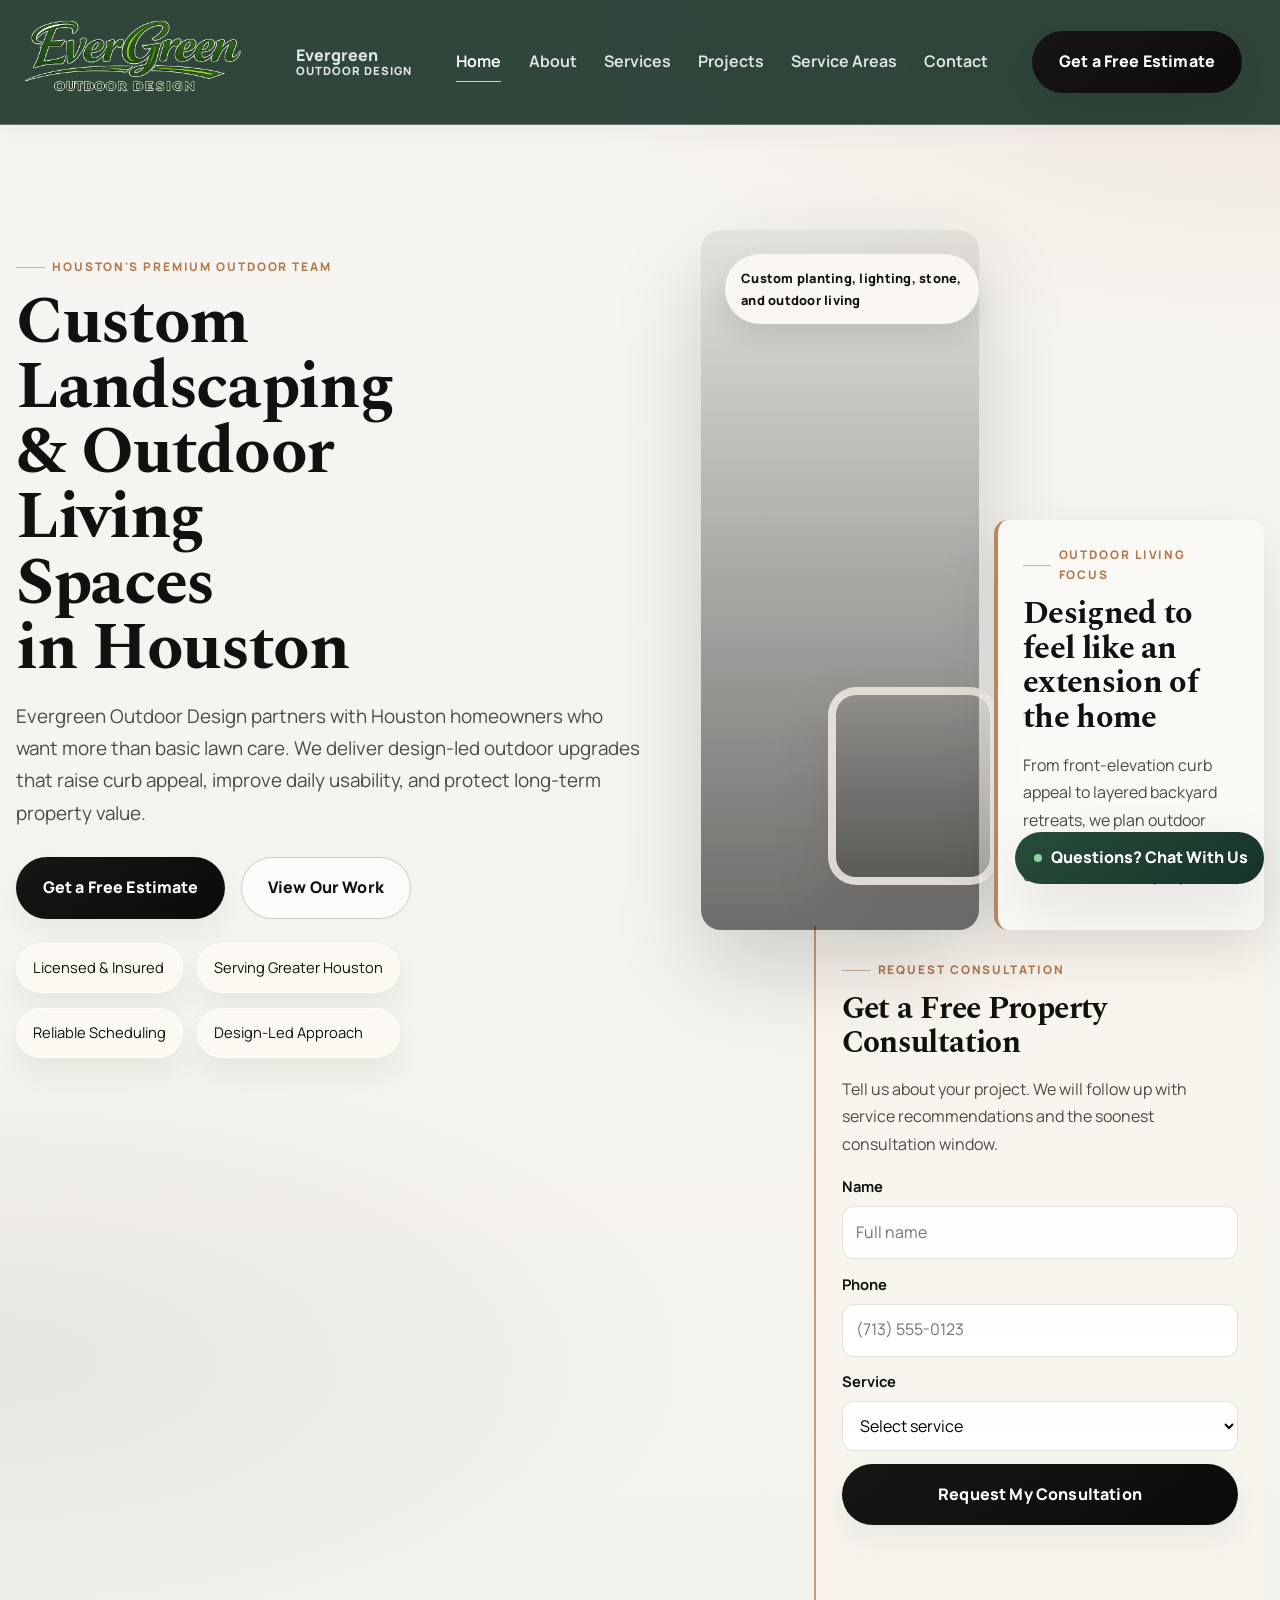
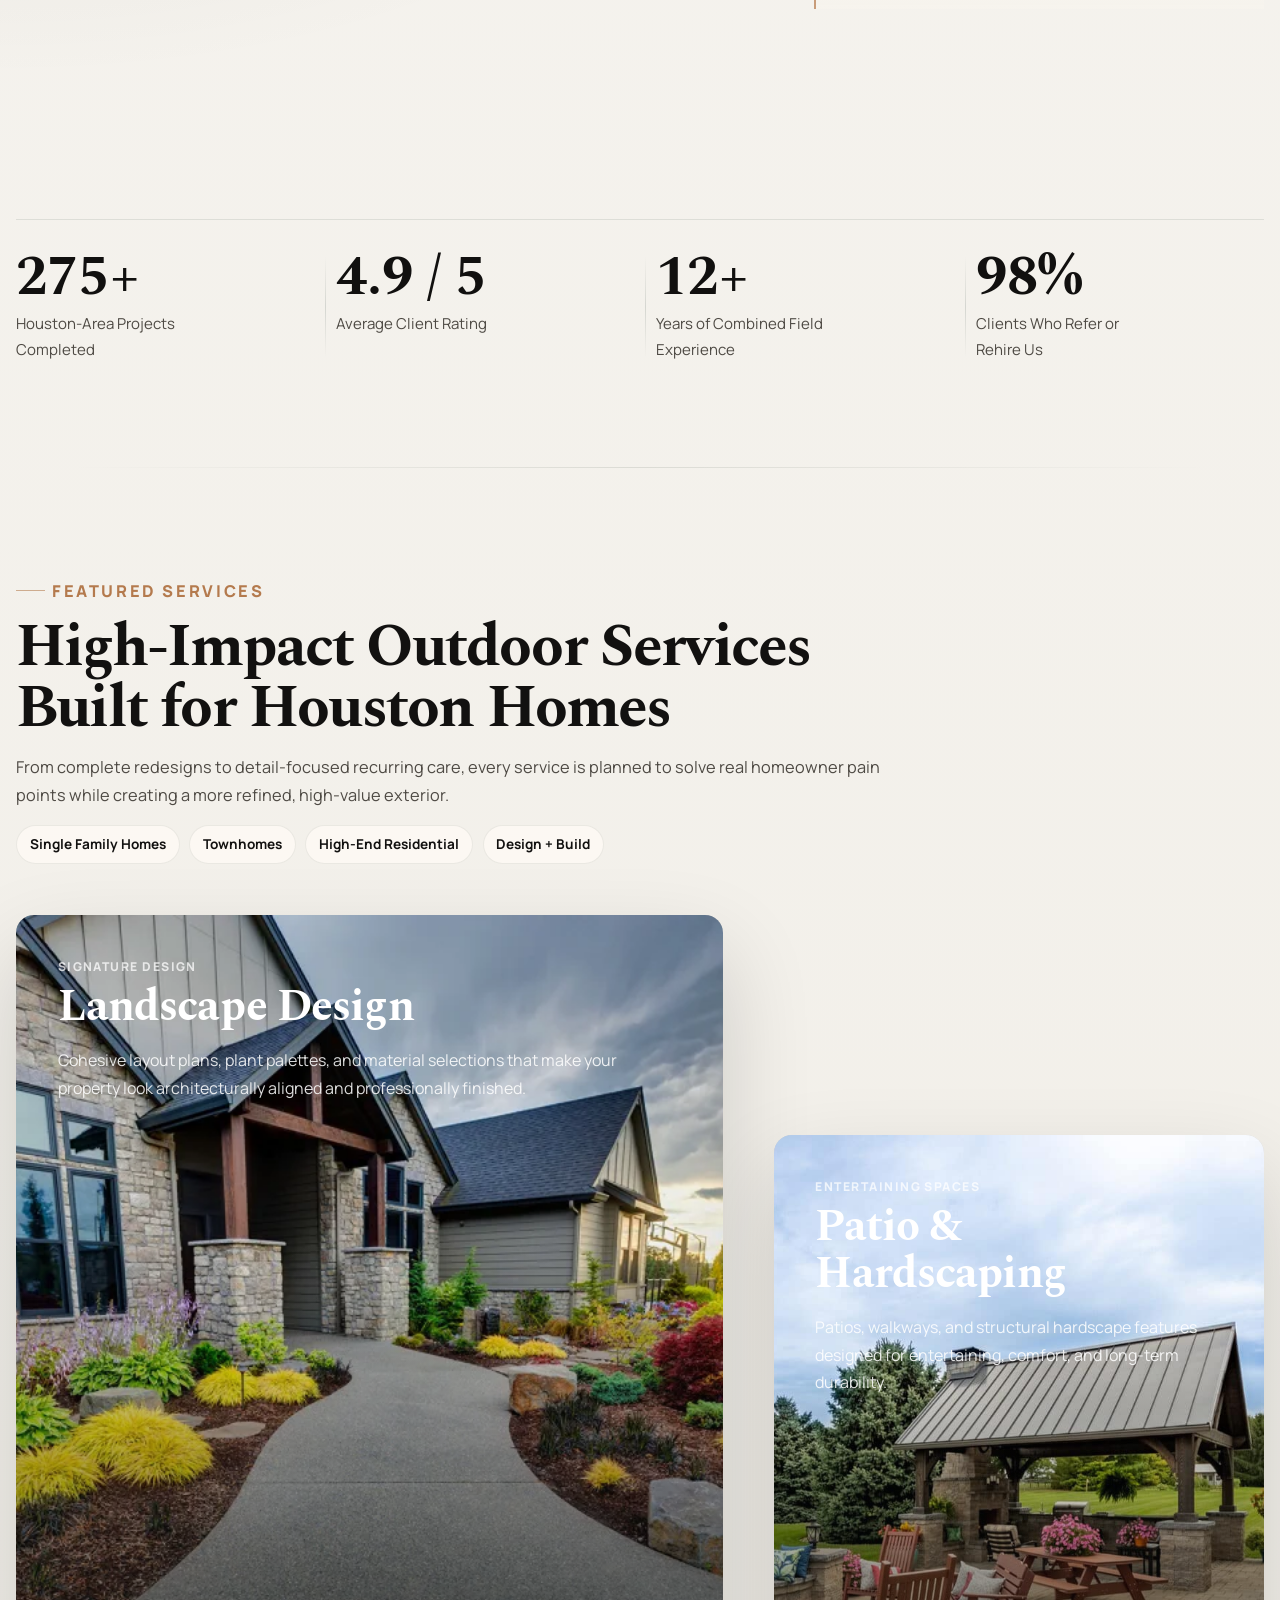
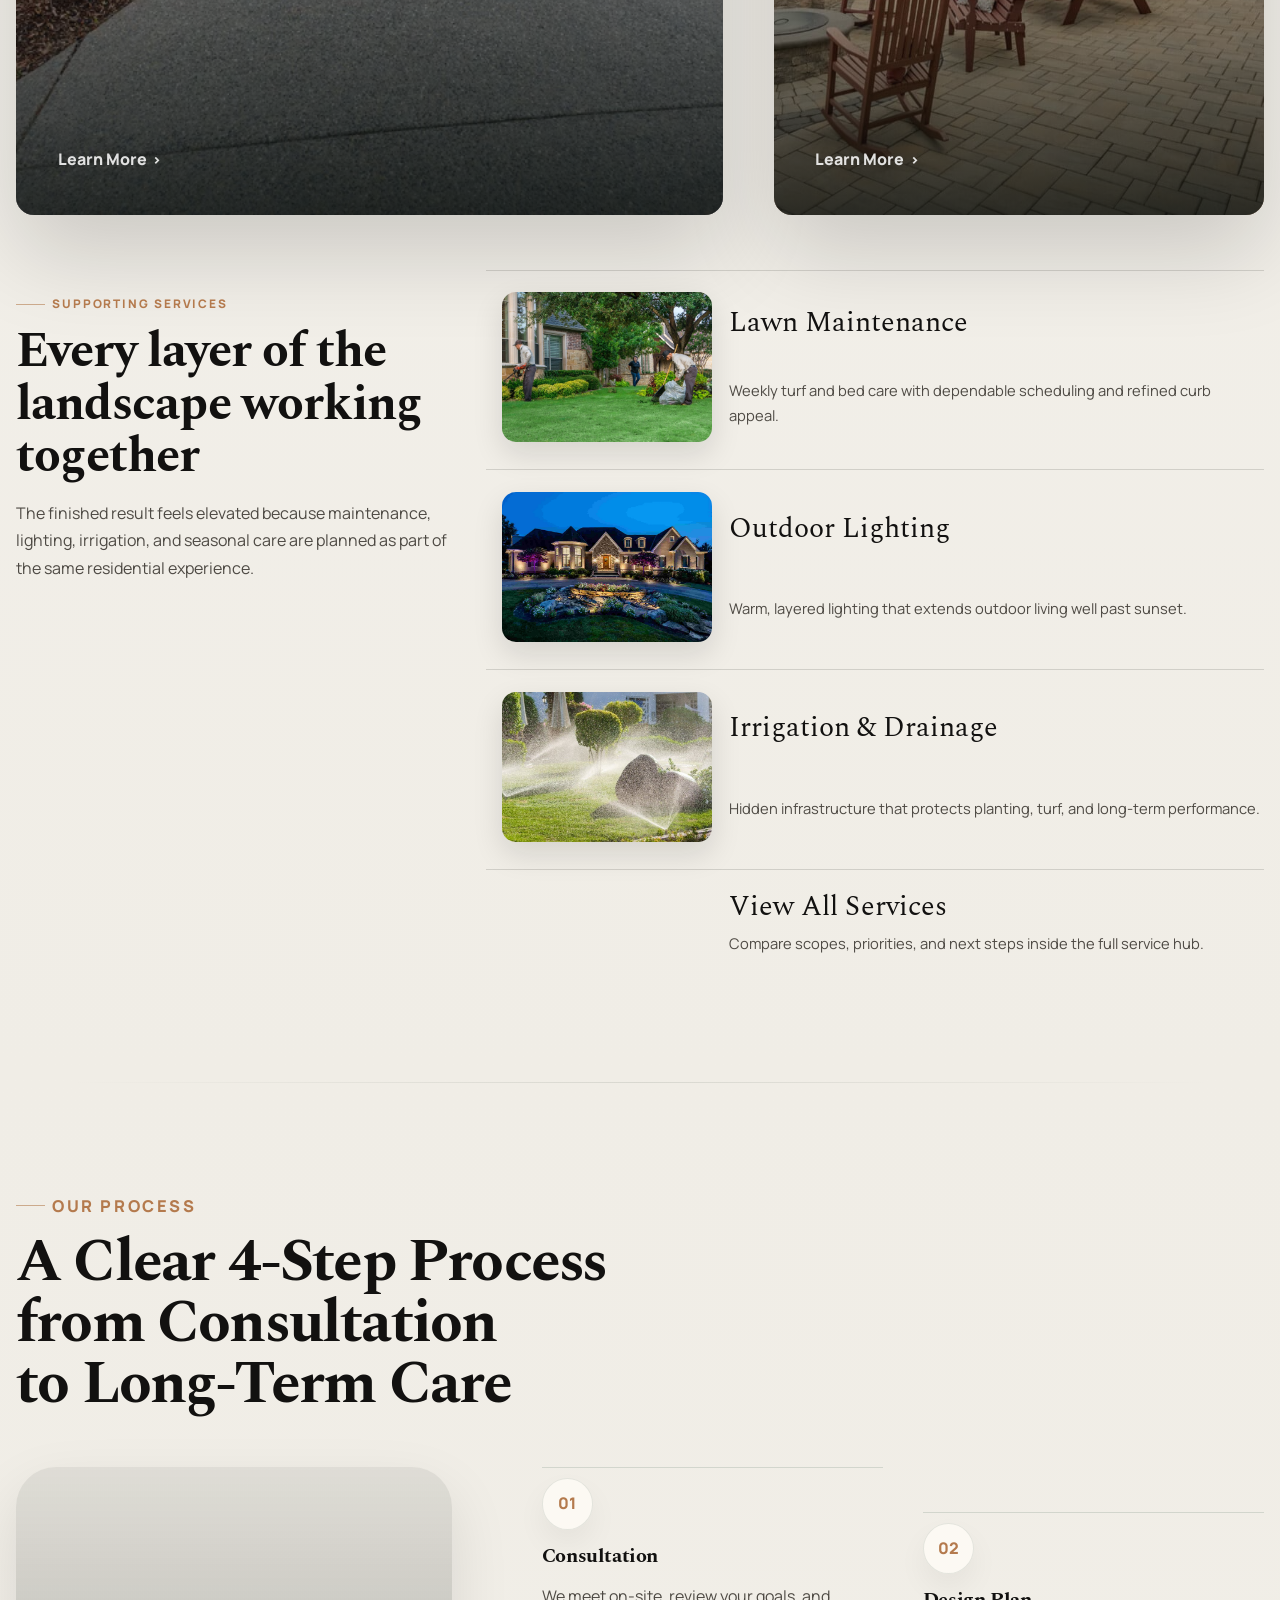
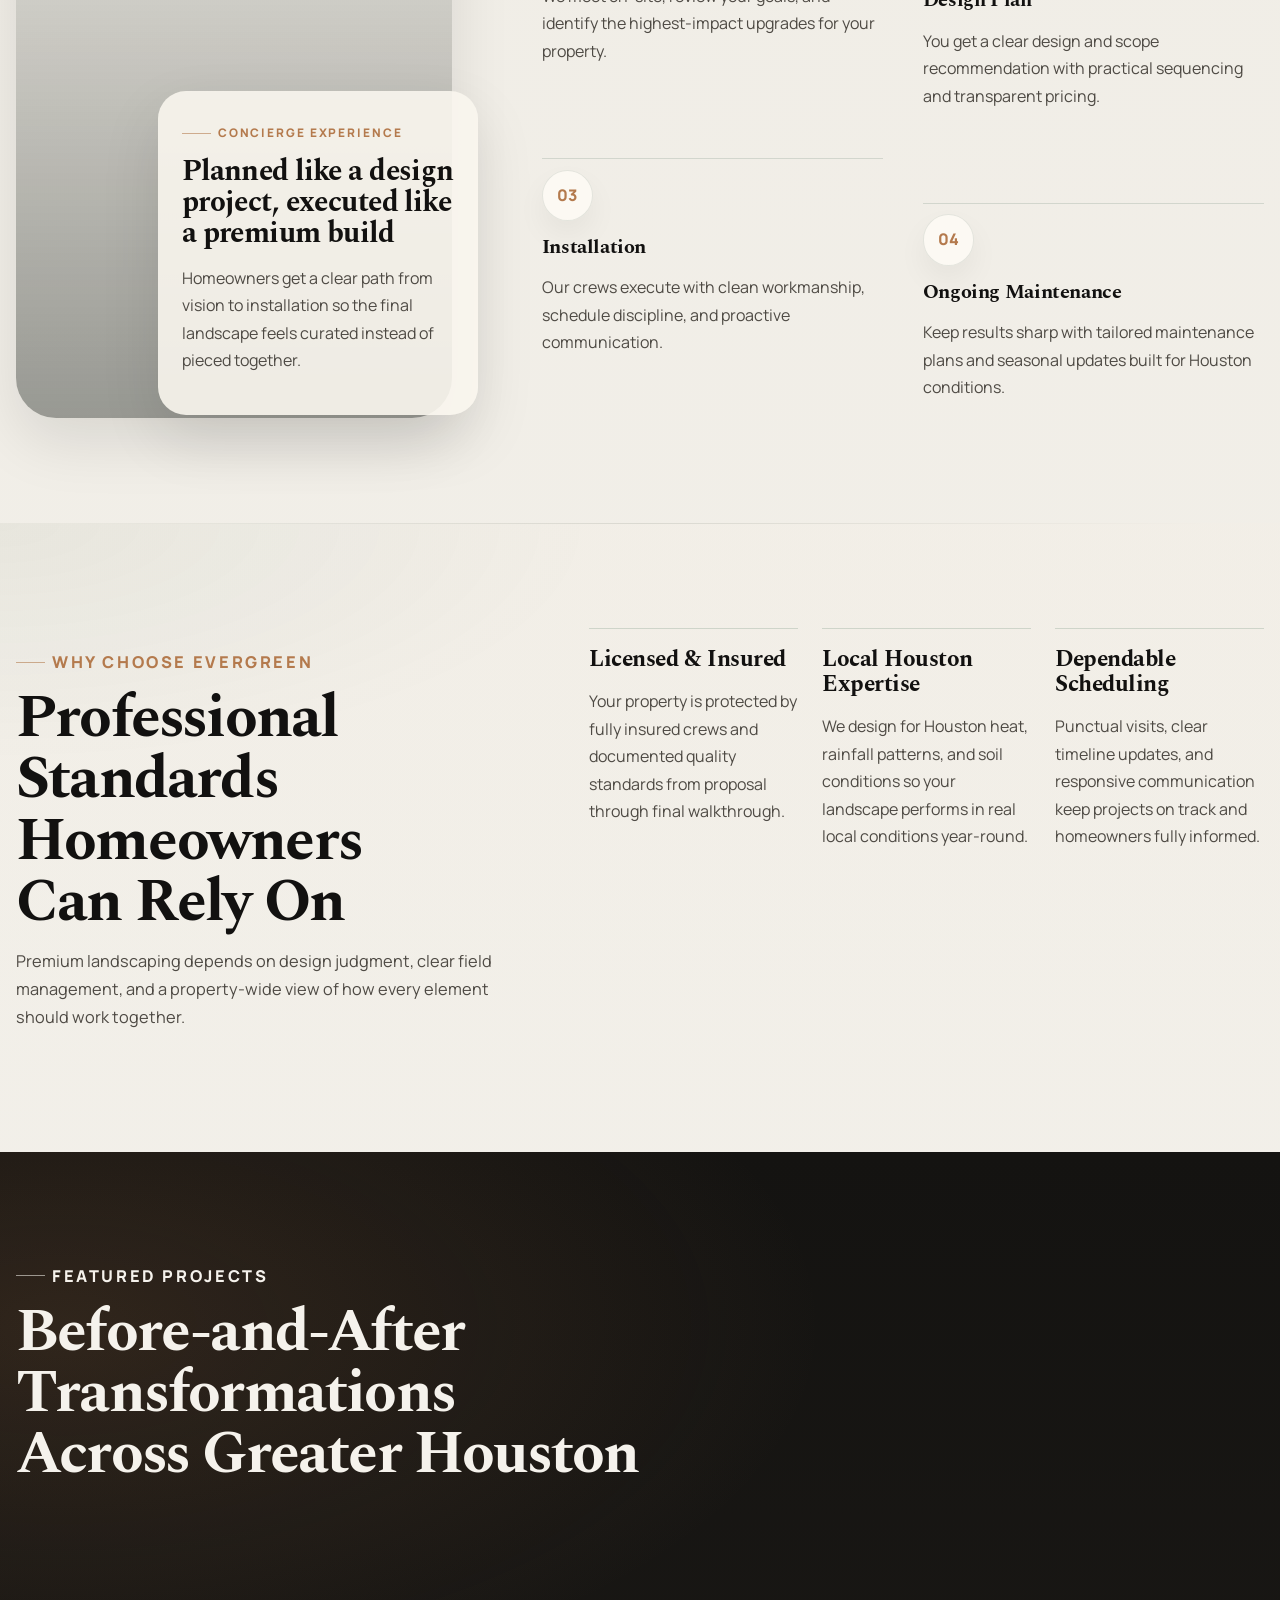
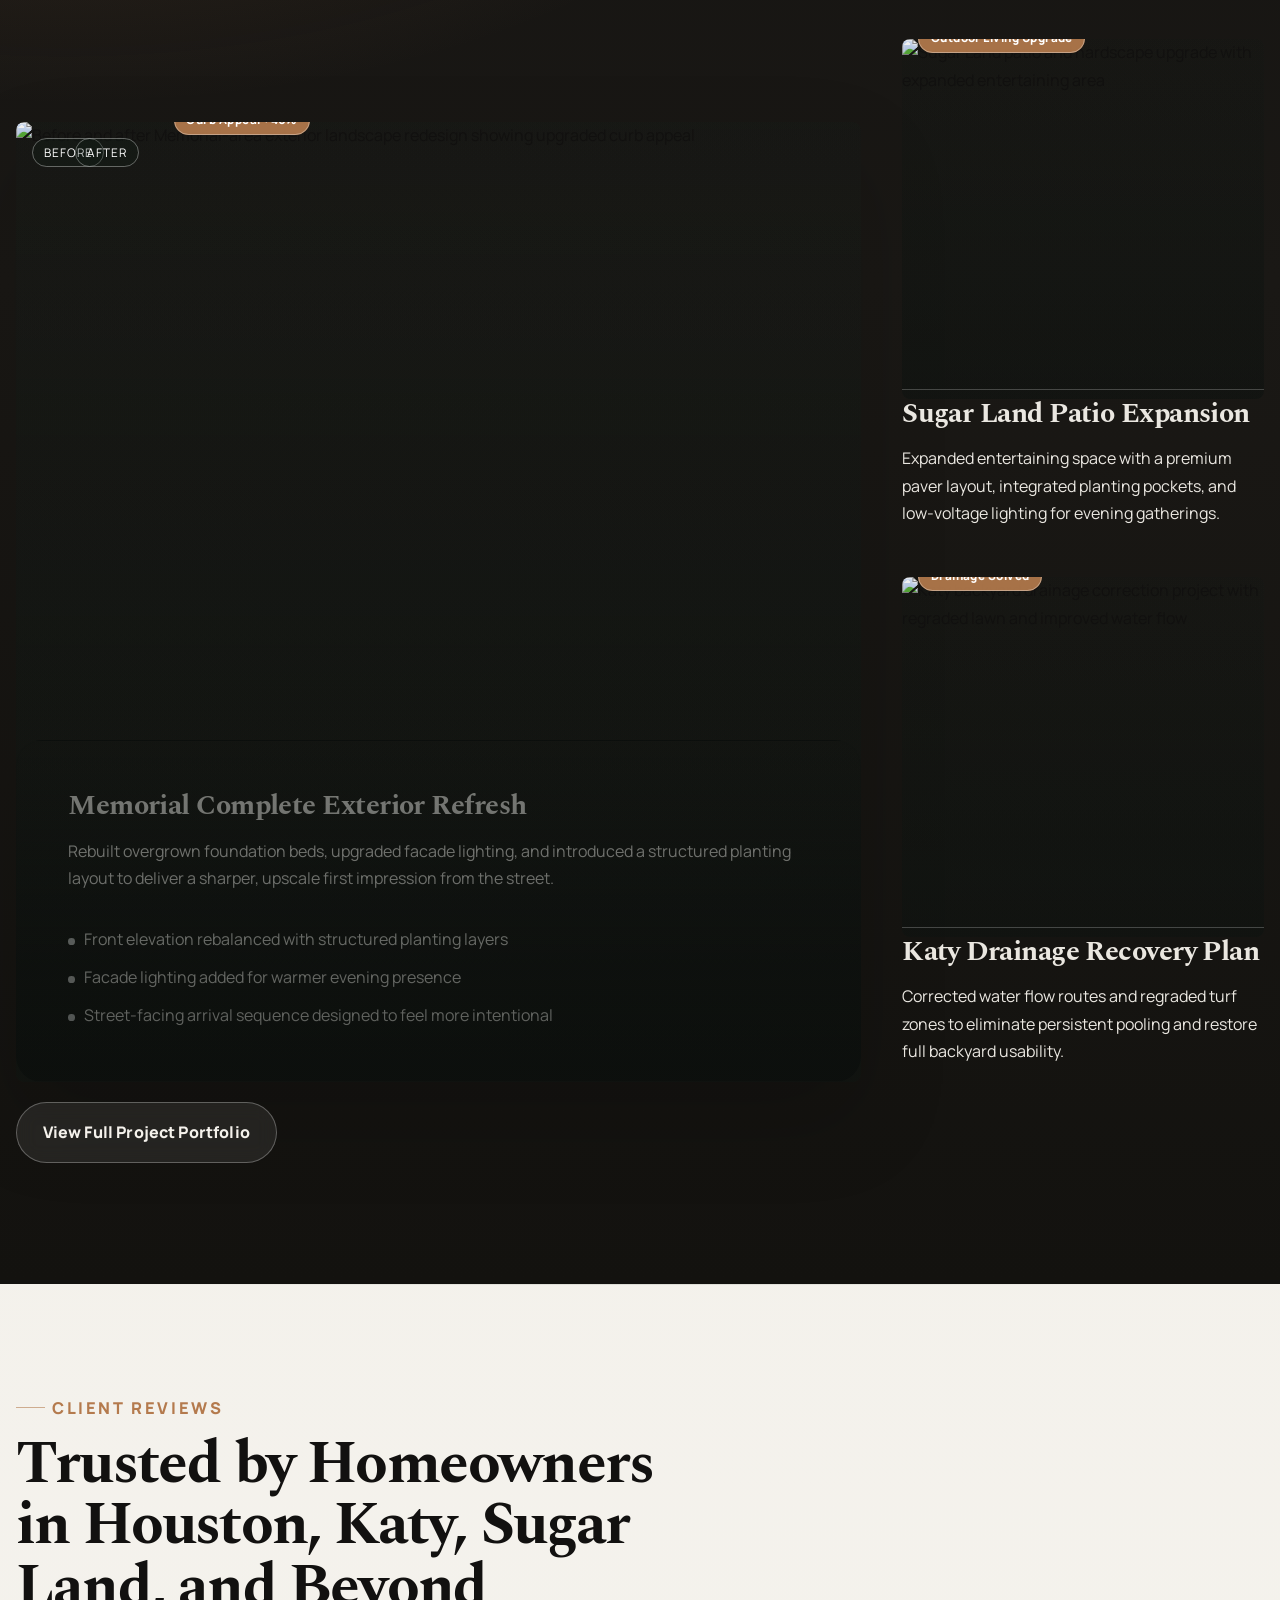
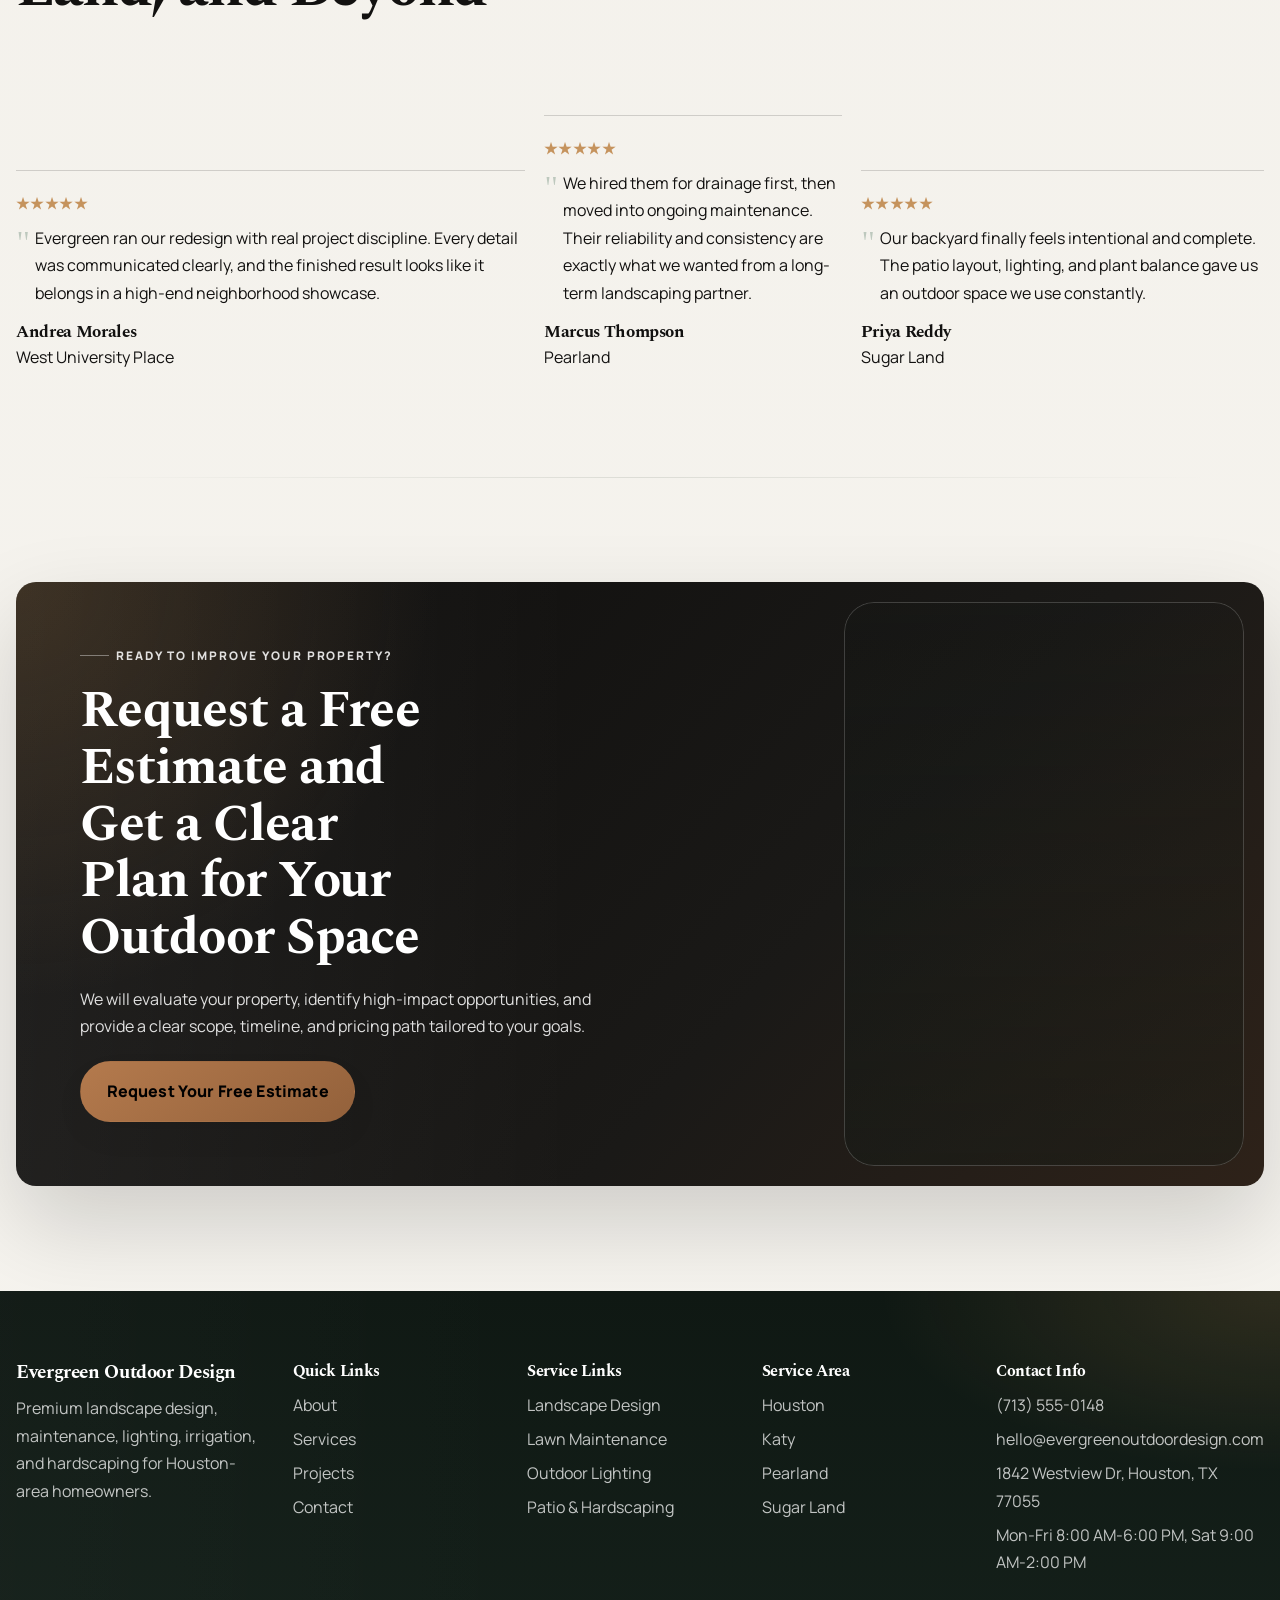
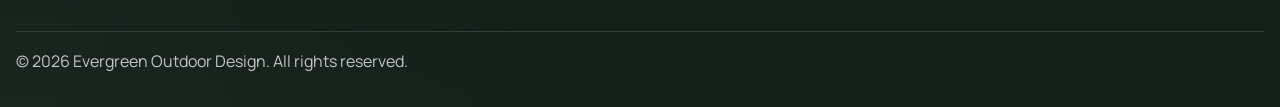
==== commit 1d5d34e3: "updating images" ====
--- a/index.html
+++ b/index.html
@@ -206,7 +206,7 @@
                 <a class="service-row" href="lawn-maintenance.html">
                   <img
                     class="service-row-image"
-                    src="images/lawn-maintenance-service.jpg"
+                    src="images/lawn maintenance.jpg"
                     alt="Lawn maintenance crew mowing and edging a residential Houston yard"
                     loading="lazy"
                   />
@@ -219,7 +219,7 @@
                 <a class="service-row" href="outdoor-lighting.html">
                   <img
                     class="service-row-image"
-                    src="images/outdoor-lighting-pathway.jpg"
+                    src="images/Outdoor Lighting.webp"
                     alt="Warm outdoor pathway lighting illuminating a landscaped front walk at dusk"
                     loading="lazy"
                   />
@@ -231,7 +231,7 @@
                 <a class="service-row" href="irrigation-drainage.html">
                   <img
                     class="service-row-image"
-                    src="images/irrigation-drainage-system.jpg"
+                    src="images/Irrigation & Drainage.jpeg"
                     alt="Irrigation and drainage installation with sprinkler heads and graded landscape zones"
                     loading="lazy"
                   />
--- a/styles.css
+++ b/styles.css
@@ -83,7 +83,7 @@
 }
 
 .page-service-areas {
-  --page-hero-image: url("https://images.unsplash.com/photo-1473448912268-2022ce9509d8?auto=format&fit=crop&w=1400&q=80");
+  --page-hero-image: url("images/Houston.jpg");
 }
 
 .page-contact {
@@ -1302,16 +1302,17 @@
 
 .map-placeholder {
   min-height: 260px;
-  display: grid;
-  place-items: center;
+  overflow: hidden;
   border-radius: calc(var(--radius-md) - 2px);
-  background:
-    linear-gradient(180deg, rgba(18, 29, 24, 0.16), rgba(18, 29, 24, 0.38)),
-    url("https://images.unsplash.com/photo-1482192596544-9eb780fc7f66?auto=format&fit=crop&w=1200&q=80")
-      center / cover no-repeat;
-  color: #fff;
-  font-weight: 700;
-  text-align: center;
+  background: rgba(240, 235, 226, 0.82);
+}
+
+.map-placeholder iframe {
+  display: block;
+  width: 100%;
+  min-height: 260px;
+  height: 100%;
+  border: 0;
 }
 
 .form-card h2 {
@@ -3797,3 +3798,162 @@
     min-height: clamp(560px, 58vw, 700px);
   }
 }
+
+/* ---------- O) Transparent Green Header ---------- */
+.site-header {
+  background: rgba(10, 36, 25, 0.84);
+  border-bottom-color: rgba(218, 236, 224, 0.28);
+}
+
+.site-header.is-compact {
+  background: rgba(7, 27, 19, 0.92);
+}
+
+.site-header .brand-text,
+.site-header .brand-text small,
+.site-header .main-nav a {
+  color: rgba(244, 250, 246, 0.9);
+}
+
+.site-header .main-nav a:hover,
+.site-header .main-nav a:focus-visible,
+.site-header .main-nav a.active {
+  color: #fff;
+}
+
+.site-header .main-nav a::after {
+  background: rgba(255, 255, 255, 0.74);
+}
+
+@media (max-width: 1120px) {
+  .site-header .main-nav {
+    background: rgba(6, 23, 16, 0.96);
+    border-bottom-color: rgba(218, 236, 224, 0.24);
+  }
+
+  .site-header .main-nav a {
+    border-top-color: rgba(218, 236, 224, 0.18);
+  }
+}
+
+/* ---------- P) Chatbot Attention Motion ---------- */
+.chatbot-toggle {
+  overflow: visible;
+  isolation: isolate;
+  will-change: transform, box-shadow;
+}
+
+.chatbot-toggle::after {
+  content: "";
+  position: absolute;
+  inset: -0.45rem -0.55rem;
+  z-index: -1;
+  border-radius: 999px;
+  background: radial-gradient(circle, rgba(50, 124, 86, 0.28), rgba(50, 124, 86, 0));
+  opacity: 0;
+  transform: scale(0.9);
+  pointer-events: none;
+}
+
+.chatbot:not(.is-open) .chatbot-toggle {
+  animation: chatbot-drift 6.8s ease-in-out infinite;
+}
+
+.chatbot:not(.is-open) .chatbot-toggle::after {
+  animation: chatbot-glow 3.2s ease-in-out infinite;
+}
+
+.chatbot:not(.is-open) .chatbot-toggle:hover,
+.chatbot:not(.is-open) .chatbot-toggle:focus-visible,
+.chatbot.is-open .chatbot-toggle {
+  animation-play-state: paused;
+}
+
+.chatbot:not(.is-open) .chatbot-toggle:hover::after,
+.chatbot:not(.is-open) .chatbot-toggle:focus-visible::after,
+.chatbot.is-open .chatbot-toggle::after {
+  animation-play-state: paused;
+}
+
+@keyframes chatbot-drift {
+  0%,
+  100% {
+    transform: translate3d(0, 0, 0) rotate(0deg);
+    box-shadow: var(--shadow-md);
+  }
+  18% {
+    transform: translate3d(-6px, -5px, 0) rotate(-0.6deg);
+  }
+  38% {
+    transform: translate3d(4px, -11px, 0) rotate(0.5deg);
+  }
+  62% {
+    transform: translate3d(-8px, -2px, 0) rotate(-0.45deg);
+    box-shadow: 0 28px 68px rgba(23, 49, 37, 0.26);
+  }
+  82% {
+    transform: translate3d(3px, -8px, 0) rotate(0.35deg);
+  }
+}
+
+@keyframes chatbot-glow {
+  0%,
+  100% {
+    opacity: 0.08;
+    transform: scale(0.92);
+  }
+  50% {
+    opacity: 0.48;
+    transform: scale(1.08);
+  }
+}
+
+@media (prefers-reduced-motion: reduce) {
+  .chatbot-toggle,
+  .chatbot-toggle::before,
+  .chatbot-toggle::after {
+    animation: none !important;
+    transition: none !important;
+  }
+}
+
+/* ---------- Q) Oversized Floating Desktop Logo ---------- */
+.site-header,
+.nav-wrap {
+  overflow: visible;
+}
+
+@media (min-width: 1121px) {
+  .brand {
+    position: relative;
+    min-height: 0;
+    padding-left: 17.5rem;
+    gap: 0.7rem;
+  }
+
+  .brand-logo {
+    position: absolute;
+    top: 50%;
+    left: -3.1rem;
+    width: 20rem;
+    height: 20rem;
+    transform: translateY(-50%);
+    z-index: 1;
+  }
+
+  .brand-text {
+    position: relative;
+    z-index: 2;
+  }
+
+  .site-header.is-compact .brand {
+    padding-left: 6.1rem;
+  }
+
+  .site-header.is-compact .brand-logo {
+    left: 0;
+    width: 6.75rem;
+    height: 6.75rem;
+    transform: translateY(-50%);
+  }
+}
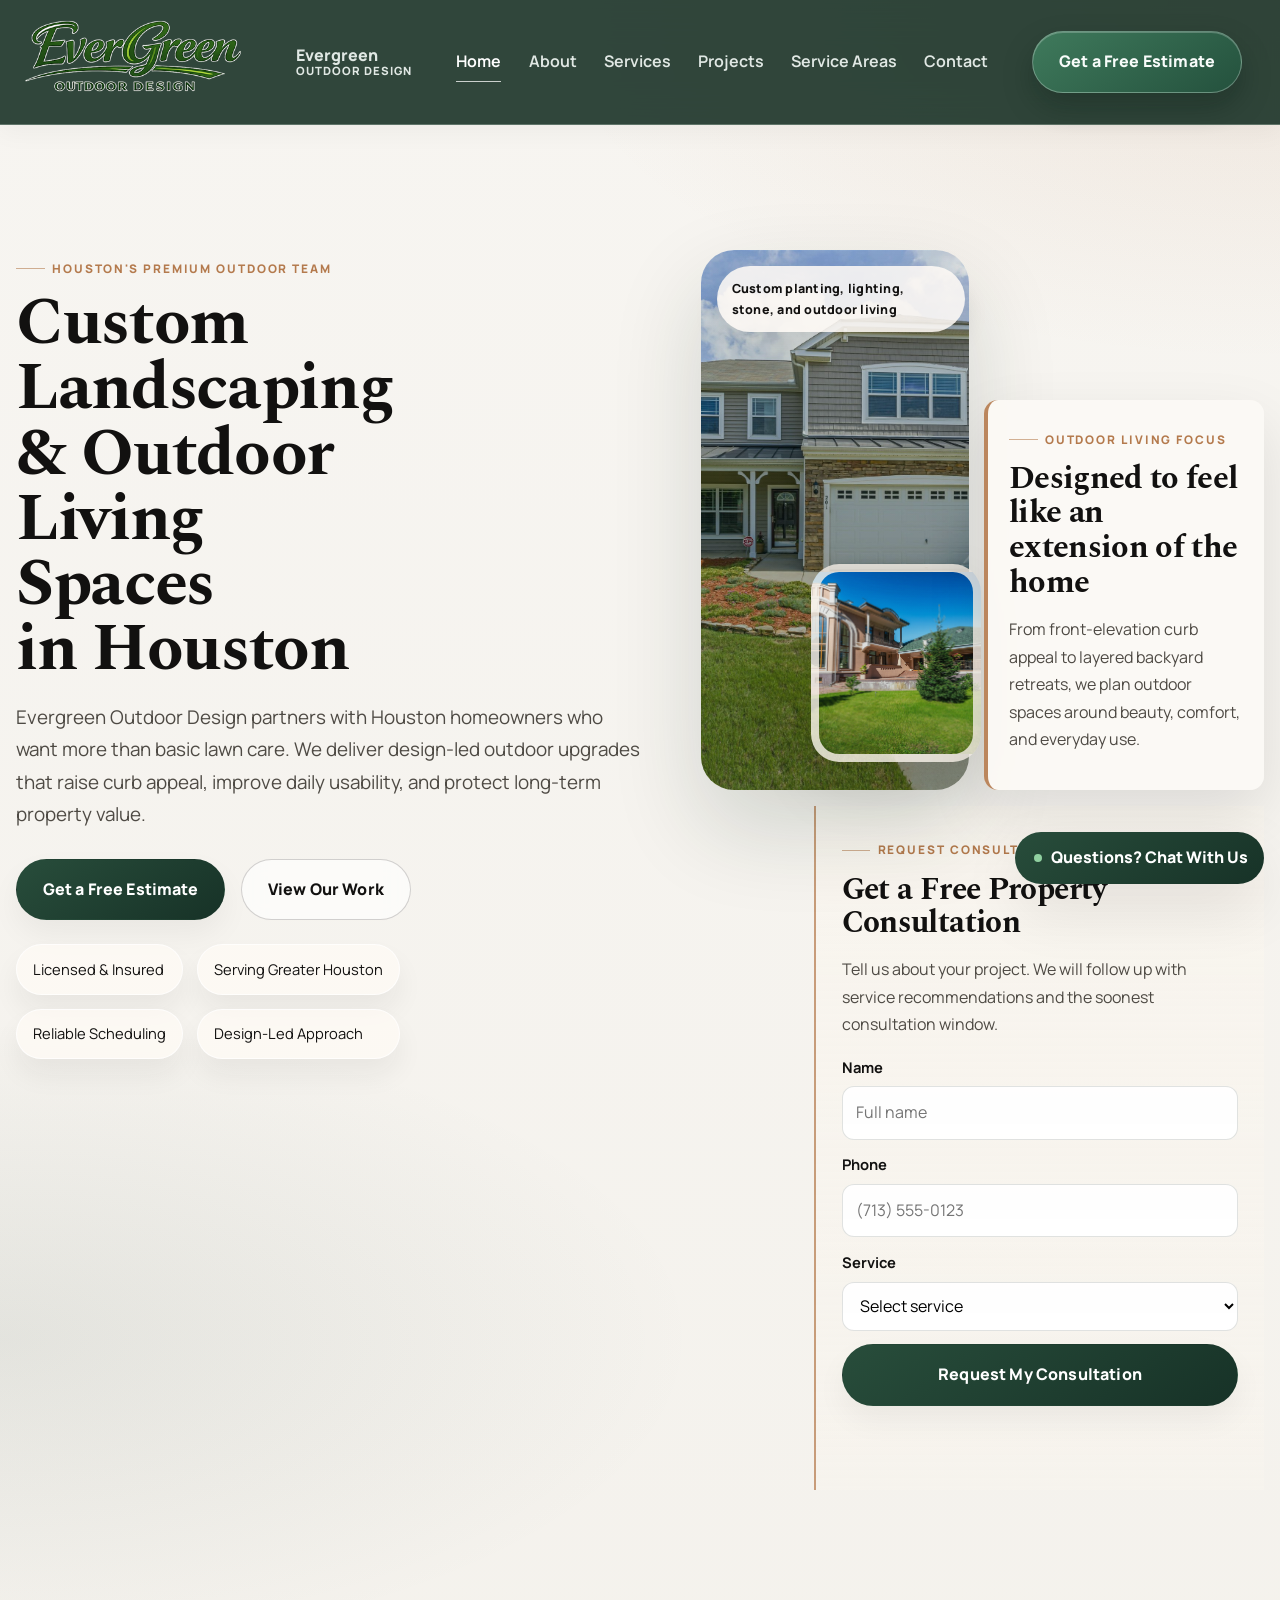
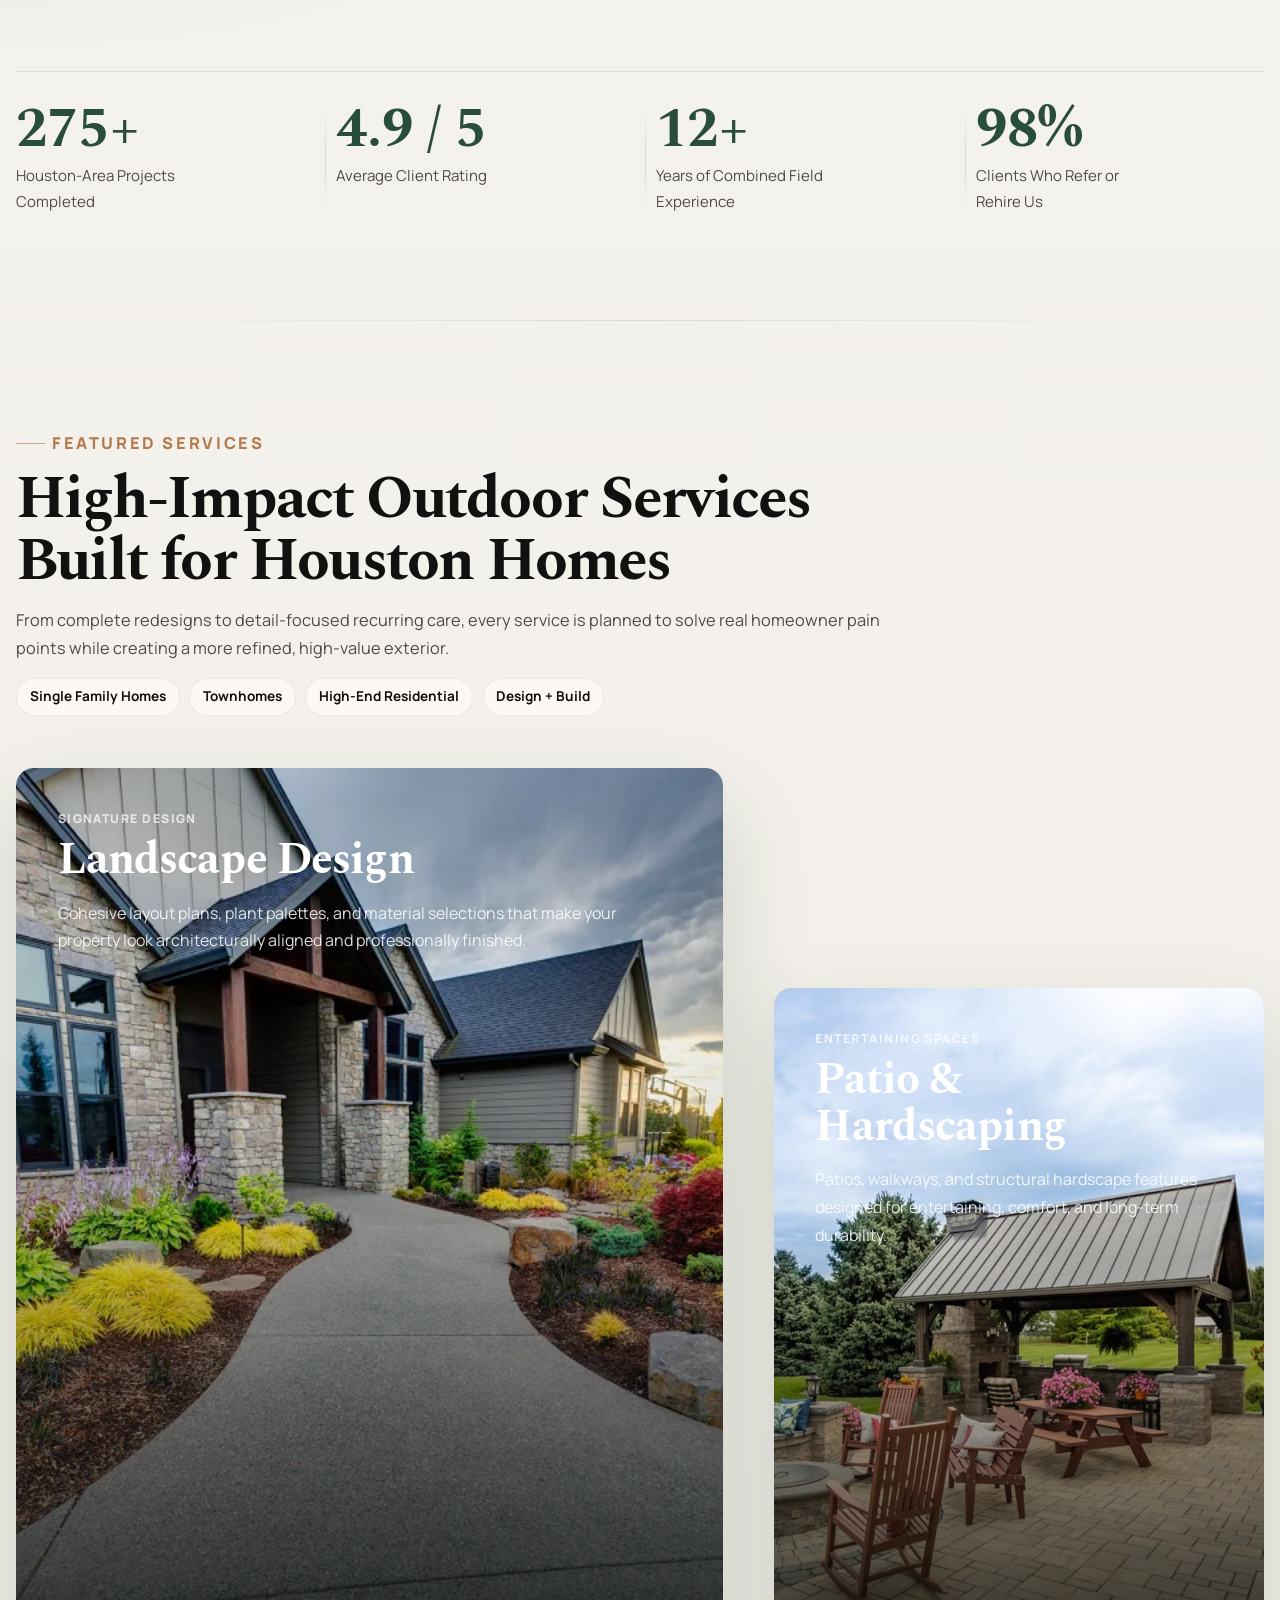
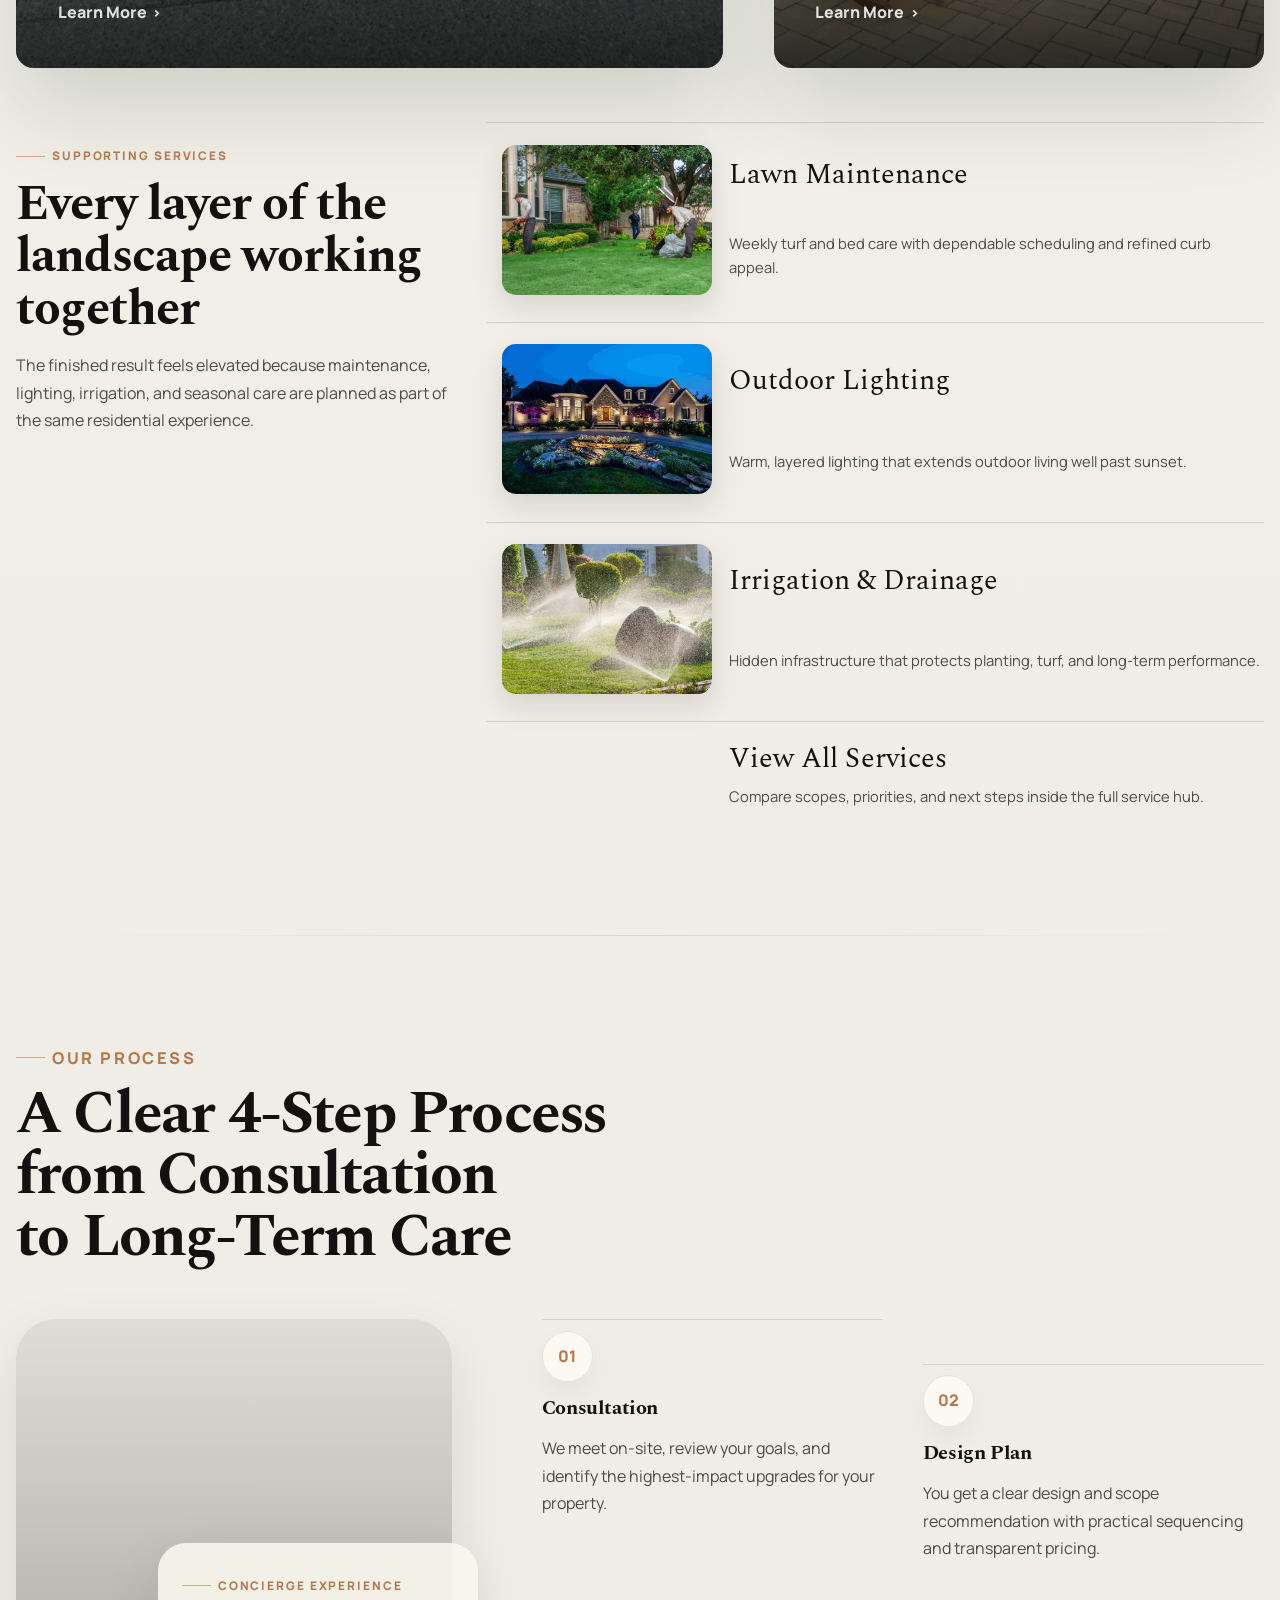
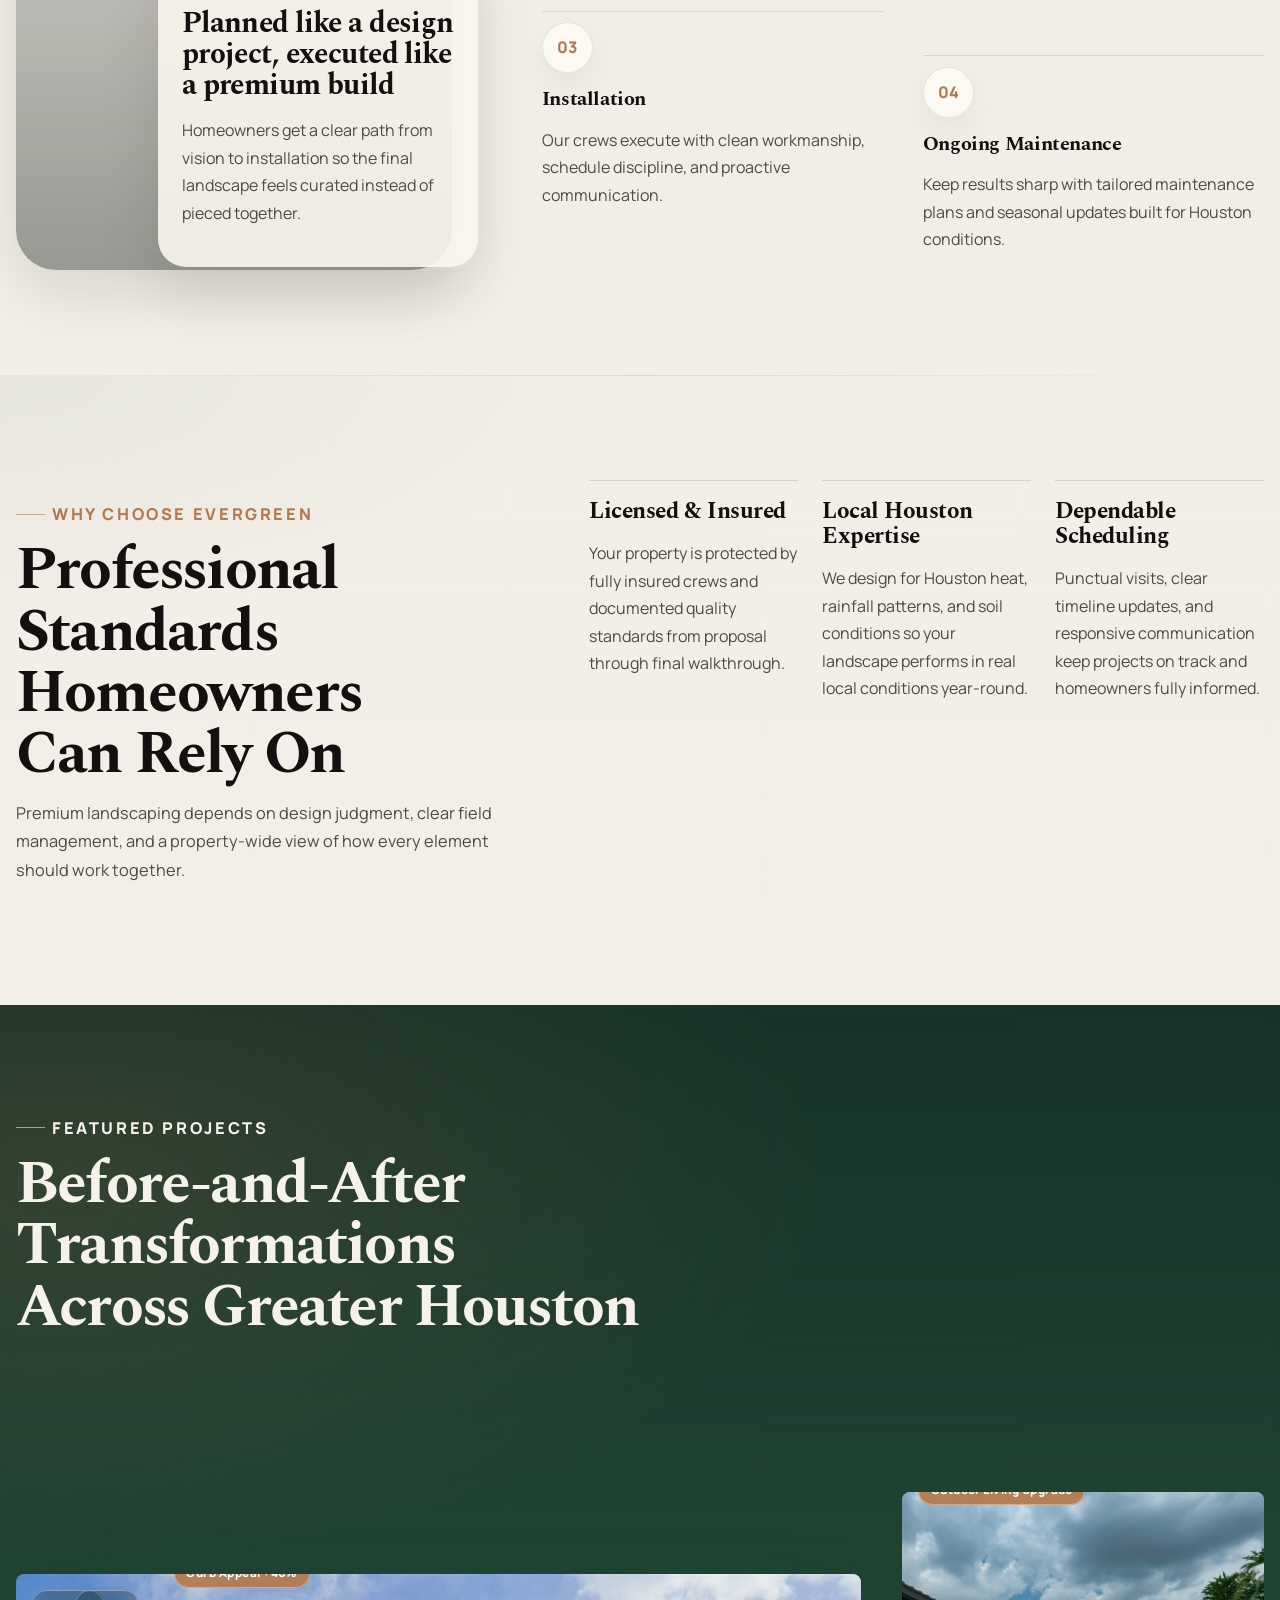
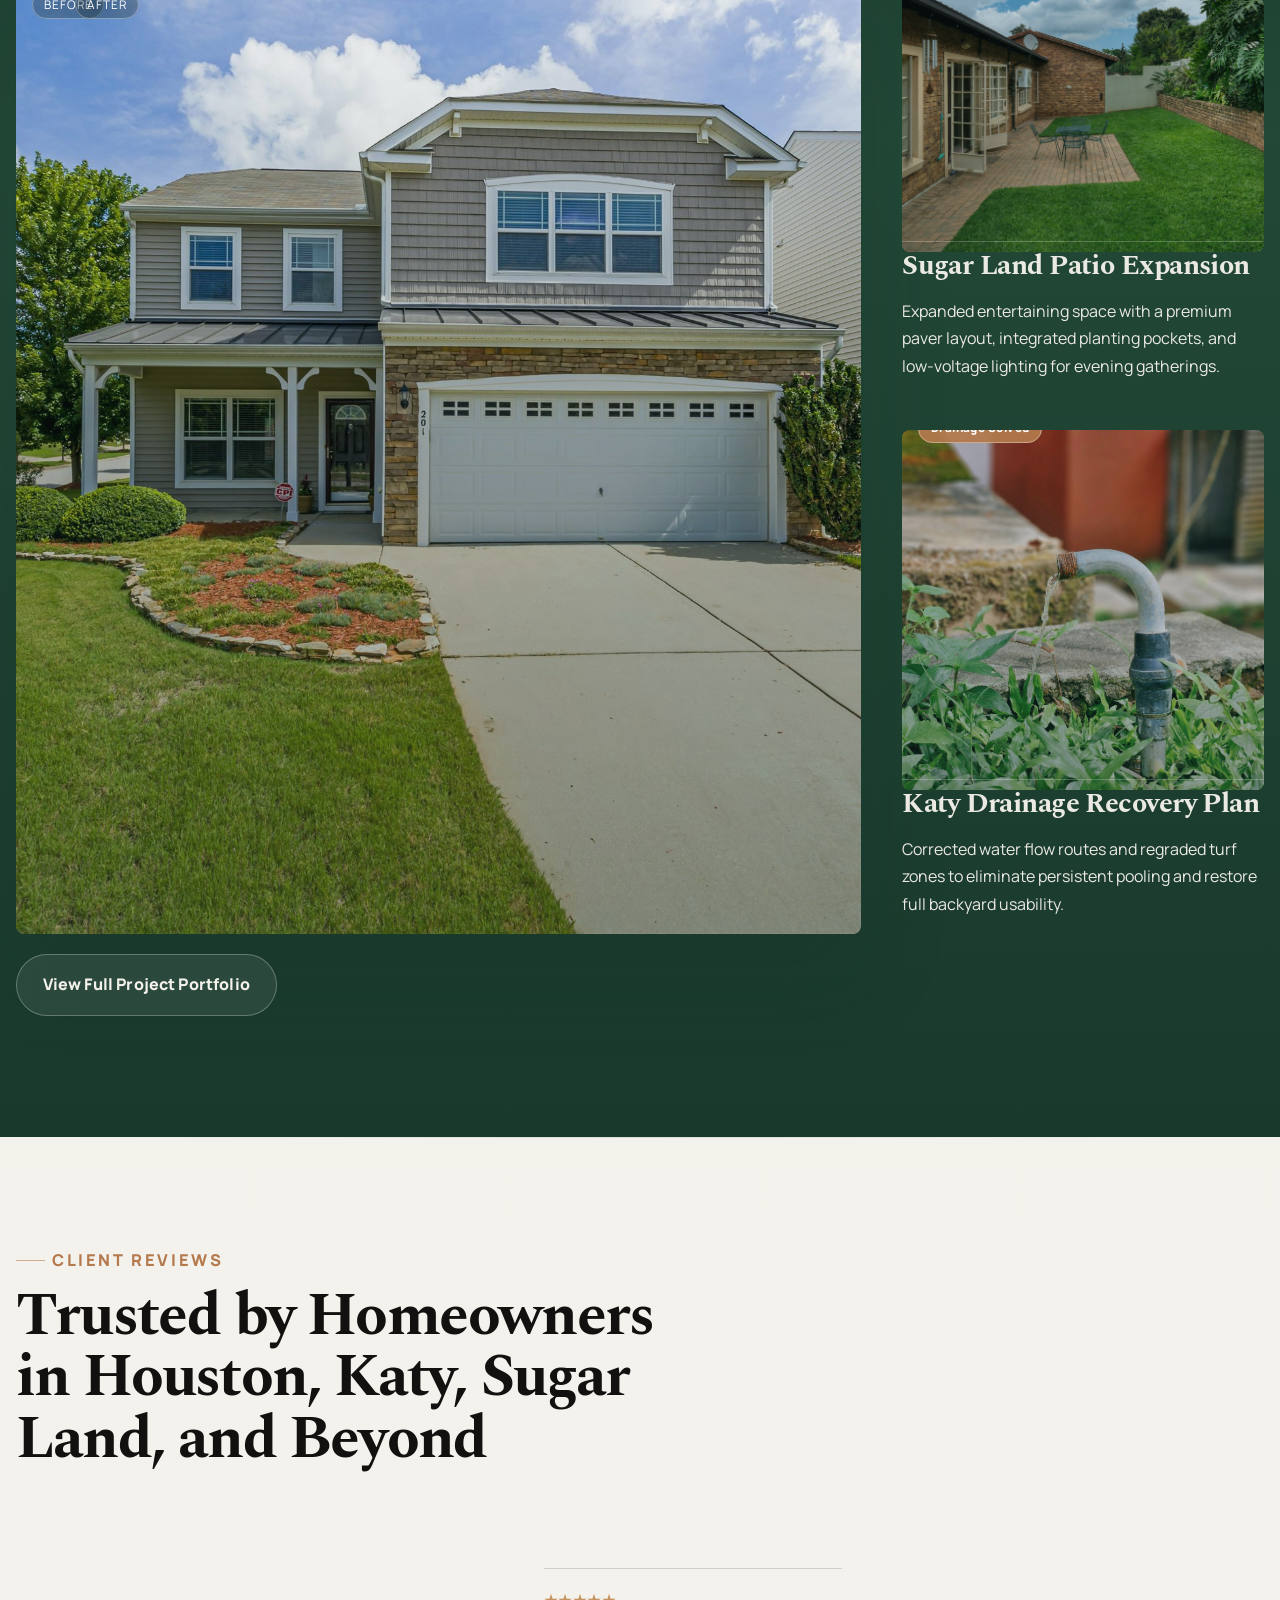
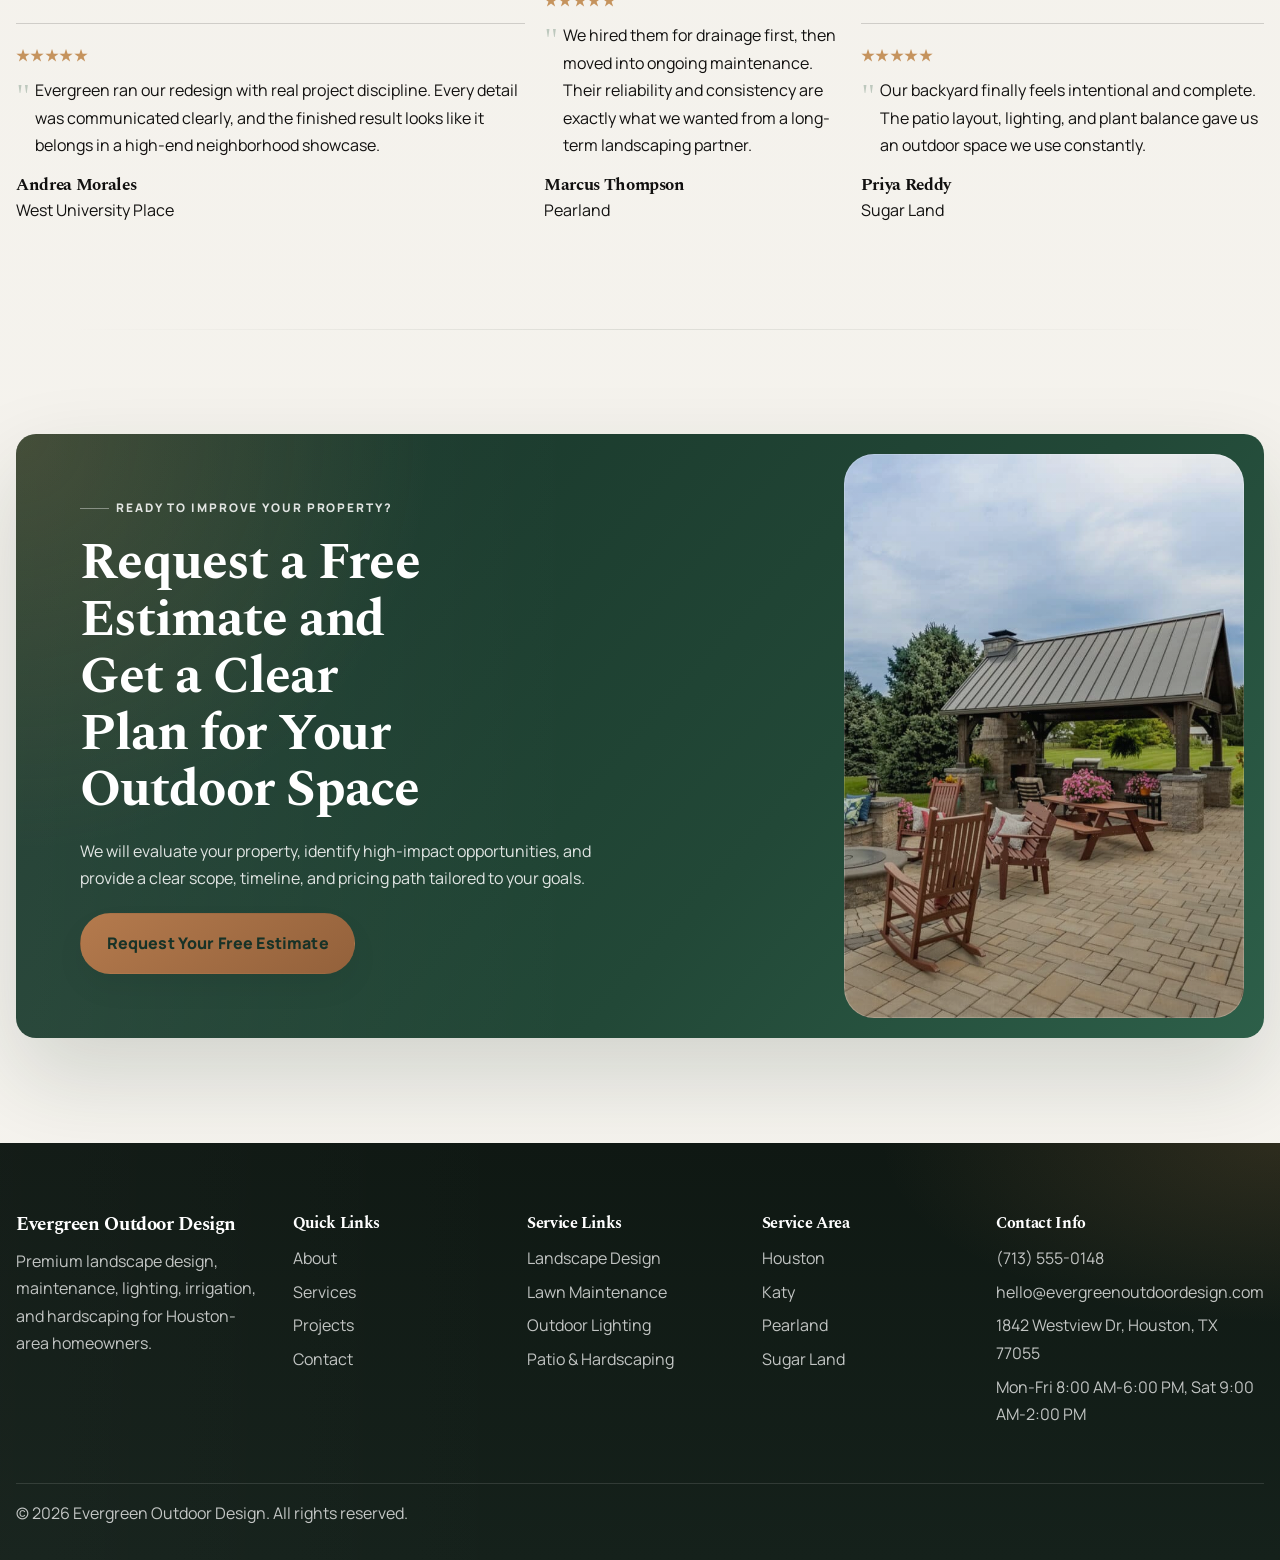
==== commit 2c1ad6e6: "add and removing images and fixing colors" ====
--- a/index.html
+++ b/index.html
@@ -360,8 +360,8 @@
               <div class="project-image project-image-featured">
                 <img
                   class="project-image-media"
-                  src="images/project-memorial-landscape-redesign.jpg"
-                  alt="Before and after Memorial-area exterior landscape redesign showing upgraded curb appeal"
+                  src="images/projects/memorial-front-elevation-redesign.jpg"
+                  alt="Front elevation redesign with refreshed foundation planting and improved residential curb appeal"
                   loading="lazy"
                 />
                 <span class="tag">Before</span>
@@ -387,8 +387,8 @@
                 <div class="project-image variant-two">
                   <img
                     class="project-image-media"
-                    src="images/project-sugarland-patio-hardscaping.jpg"
-                    alt="Sugar Land patio and hardscape upgrade with expanded entertaining area"
+                    src="images/projects/sugar-land-patio-expansion.jpg"
+                    alt="Outdoor living patio expansion with paving, greenery, and a more usable entertaining layout"
                     loading="lazy"
                   />
                   <span class="project-badge">Outdoor Living Upgrade</span>
@@ -405,8 +405,8 @@
                 <div class="project-image variant-three">
                   <img
                     class="project-image-media"
-                    src="images/project-katy-irrigation-drainage.jpg"
-                    alt="Katy backyard drainage correction project with regraded lawn and improved water flow"
+                    src="images/projects/katy-drainage-recovery.jpg"
+                    alt="Drainage recovery work directing runoff away from a residential yard"
                     loading="lazy"
                   />
                   <span class="project-badge">Drainage Solved</span>
@@ -544,8 +544,8 @@
           <div class="chatbot-title-wrap">
             <span class="chatbot-avatar" aria-hidden="true">EO</span>
             <div>
-              <h3>Evergreen Assistant</h3>
-              <p>Usually replies in under 5 minutes</p>
+              <h3>Website Assistant</h3>
+              <p>Instant automated answers</p>
             </div>
           </div>
           <button id="chatbot-close" aria-label="Close chat">&times;</button>
--- a/styles.css
+++ b/styles.css
@@ -40,46 +40,46 @@
 
   --max-width: 1220px;
 
-  --page-hero-image: url("images/landscape-design-houston.jpg");
-  --cta-image: url("images/patio-hardscaping-project.jpg");
+  --page-hero-image: url("images/Landscape Design.webp");
+  --cta-image: url("images/Patio & Hardscaping.jpg");
 }
 
 /* ---------- Page Image Themes ---------- */
 .page-home {
-  --home-hero-image: url("images/landscape-design-houston.jpg");
-  --cta-image: url("images/patio-hardscaping-project.jpg");
+  --home-hero-image: url("images/projects/sugar-land-patio-expansion.jpg");
+  --cta-image: url("images/Patio & Hardscaping.jpg");
 }
 
 .page-about {
-  --page-hero-image: url("https://images.unsplash.com/photo-1598902108854-10e335adac99?auto=format&fit=crop&w=1400&q=80");
+  --page-hero-image: url("https://images.pexels.com/photos/8082328/pexels-photo-8082328.jpeg?cs=srgb&dl=pexels-artbovich-8082328.jpg&fm=jpg");
 }
 
 .page-services {
-  --page-hero-image: url("images/patio-hardscaping-project.jpg");
+  --page-hero-image: url("images/Patio & Hardscaping.jpg");
 }
 
 .page-landscape-design {
-  --page-hero-image: url("images/landscape-design-houston.jpg");
+  --page-hero-image: url("images/Landscape Design.webp");
 }
 
 .page-lawn-maintenance {
-  --page-hero-image: url("images/lawn-maintenance-service.jpg");
+  --page-hero-image: url("images/lawn maintenance.jpg");
 }
 
 .page-outdoor-lighting {
-  --page-hero-image: url("images/outdoor-lighting-pathway.jpg");
+  --page-hero-image: url("images/Outdoor Lighting.webp");
 }
 
 .page-irrigation-drainage {
-  --page-hero-image: url("images/irrigation-drainage-system.jpg");
+  --page-hero-image: url("images/Irrigation & Drainage.jpeg");
 }
 
 .page-patio-hardscaping {
-  --page-hero-image: url("images/patio-hardscaping-project.jpg");
+  --page-hero-image: url("images/Patio & Hardscaping.jpg");
 }
 
 .page-projects {
-  --page-hero-image: url("https://images.unsplash.com/photo-1558521558-037f1cb02784?auto=format&fit=crop&w=1400&q=80");
+  --page-hero-image: url("images/before after.webp");
 }
 
 .page-service-areas {
@@ -87,7 +87,7 @@
 }
 
 .page-contact {
-  --page-hero-image: url("https://images.unsplash.com/photo-1494526585095-c41746248156?auto=format&fit=crop&w=1400&q=80");
+  --page-hero-image: url("https://images.pexels.com/photos/8583592/pexels-photo-8583592.jpeg?cs=srgb&dl=pexels-curtis-adams-1694007-8583592.jpg&fm=jpg");
 }
 
 /* ---------- Base ---------- */
@@ -510,7 +510,7 @@
   margin-bottom: 1.35rem;
   background:
     linear-gradient(180deg, rgba(17, 28, 23, 0.08), rgba(17, 28, 23, 0.34)),
-    url("https://images.unsplash.com/photo-1592415486683-b81f0f8b0c20?auto=format&fit=crop&w=1200&q=80")
+    url("https://images.pexels.com/photos/6894105/pexels-photo-6894105.jpeg?cs=srgb&dl=pexels-mikhail-nilov-6894105.jpg&fm=jpg")
       center / cover no-repeat;
 }
 
@@ -861,31 +861,31 @@
 }
 
 .service-landscape {
-  --service-image: url("images/landscape-design-houston.jpg");
+  --service-image: url("images/Landscape Design.webp");
 }
 
 .service-lawn {
-  --service-image: url("images/lawn-maintenance-service.jpg");
+  --service-image: url("images/lawn maintenance.jpg");
 }
 
 .service-lighting {
-  --service-image: url("images/outdoor-lighting-pathway.jpg");
+  --service-image: url("images/Outdoor Lighting.webp");
 }
 
 .service-irrigation {
-  --service-image: url("images/irrigation-drainage-system.jpg");
+  --service-image: url("images/Irrigation & Drainage.jpeg");
 }
 
 .service-patio {
-  --service-image: url("images/patio-hardscaping-project.jpg");
+  --service-image: url("images/Patio & Hardscaping.jpg");
 }
 
 .service-hub {
-  --service-image: url("https://images.unsplash.com/photo-1598902108854-10e335adac99?auto=format&fit=crop&w=1200&q=80");
+  --service-image: url("https://images.pexels.com/photos/8082328/pexels-photo-8082328.jpeg?cs=srgb&dl=pexels-artbovich-8082328.jpg&fm=jpg");
 }
 
 .service-seasonal {
-  --service-image: url("https://images.unsplash.com/photo-1501004318641-b39e6451bec6?auto=format&fit=crop&w=1200&q=80");
+  --service-image: url("images/lawn maintenance.jpg");
 }
 
 .process-grid {
@@ -974,7 +974,7 @@
   border-radius: 30px;
   background:
     linear-gradient(180deg, rgba(18, 31, 25, 0.15), rgba(18, 31, 25, 0.42)),
-    url("images/project-memorial-landscape-redesign.jpg") center / cover no-repeat;
+    url("images/projects/memorial-front-elevation-redesign.jpg") center / cover no-repeat;
 }
 
 .project-featured .project-image {
@@ -985,13 +985,13 @@
 .project-image.variant-two {
   background:
     linear-gradient(180deg, rgba(18, 31, 25, 0.1), rgba(18, 31, 25, 0.35)),
-    url("images/project-sugarland-patio-hardscaping.jpg") center / cover no-repeat;
+    url("images/projects/sugar-land-patio-expansion.jpg") center / cover no-repeat;
 }
 
 .project-image.variant-three {
   background:
     linear-gradient(180deg, rgba(18, 31, 25, 0.12), rgba(18, 31, 25, 0.38)),
-    url("images/project-katy-irrigation-drainage.jpg") center / cover no-repeat;
+    url("images/projects/katy-drainage-recovery.jpg") center / cover no-repeat;
 }
 
 .tag {
@@ -1218,37 +1218,37 @@
 .gallery-visual.one {
   background-image:
     linear-gradient(180deg, rgba(15, 27, 22, 0.14), rgba(15, 27, 22, 0.34)),
-    url("images/project-memorial-landscape-redesign.jpg");
+    url("images/projects/memorial-front-elevation-redesign.jpg");
 }
 
 .gallery-visual.two {
   background-image:
     linear-gradient(180deg, rgba(15, 27, 22, 0.14), rgba(15, 27, 22, 0.34)),
-    url("images/project-sugarland-patio-hardscaping.jpg");
+    url("images/projects/sugar-land-patio-expansion.jpg");
 }
 
 .gallery-visual.three {
   background-image:
     linear-gradient(180deg, rgba(15, 27, 22, 0.14), rgba(15, 27, 22, 0.34)),
-    url("images/project-katy-irrigation-drainage.jpg");
+    url("images/projects/katy-drainage-recovery.jpg");
 }
 
 .gallery-visual.four {
   background-image:
     linear-gradient(180deg, rgba(15, 27, 22, 0.14), rgba(15, 27, 22, 0.34)),
-    url("images/project-pearland-outdoor-lighting.jpg");
+    url("images/projects/pearland-outdoor-lighting-refresh.jpg");
 }
 
 .gallery-visual.five {
   background-image:
     linear-gradient(180deg, rgba(15, 27, 22, 0.14), rgba(15, 27, 22, 0.34)),
-    url("images/project-pasadena-lawn-refresh.jpg");
+    url("images/projects/pasadena-seasonal-cleanup.jpg");
 }
 
 .gallery-visual.six {
   background-image:
     linear-gradient(180deg, rgba(15, 27, 22, 0.14), rgba(15, 27, 22, 0.34)),
-    url("images/project-cypress-landscape-install.jpg");
+    url("images/projects/cypress-landscape-install.jpg");
 }
 
 .gallery-copy {
@@ -1313,6 +1313,14 @@
   min-height: 260px;
   height: 100%;
   border: 0;
+}
+
+.map-placeholder img {
+  display: block;
+  width: 100%;
+  min-height: 260px;
+  height: 100%;
+  object-fit: cover;
 }
 
 .form-card h2 {
@@ -1759,8 +1767,8 @@
   min-height: 640px;
   border-radius: 44px;
   background:
-    linear-gradient(180deg, rgba(17, 24, 19, 0.08), rgba(17, 24, 19, 0.42)),
-    url("https://images.unsplash.com/photo-1500382017468-9049fed747ef?auto=format&fit=crop&w=1600&q=80")
+    linear-gradient(180deg, rgba(23, 50, 39, 0.08), rgba(23, 50, 39, 0.42)),
+    url("images/projects/sugar-land-patio-expansion.jpg")
       center / cover no-repeat;
   box-shadow: var(--shadow-lg);
 }
@@ -1776,7 +1784,7 @@
   border-radius: 28px;
   background:
     linear-gradient(180deg, rgba(17, 24, 19, 0.05), rgba(17, 24, 19, 0.28)),
-    url("https://images.unsplash.com/photo-1517457373958-b7bdd4587205?auto=format&fit=crop&w=1000&q=80")
+    url("images/projects/cypress-landscape-install.jpg")
       center / cover no-repeat;
   box-shadow: var(--shadow-md);
   border: 8px solid rgba(248, 242, 233, 0.82);
@@ -2041,7 +2049,7 @@
   border-radius: 40px;
   background:
     linear-gradient(180deg, rgba(18, 24, 19, 0.08), rgba(18, 24, 19, 0.4)),
-    url("https://images.unsplash.com/photo-1500382017468-9049fed747ef?auto=format&fit=crop&w=1200&q=80")
+    url("https://images.pexels.com/photos/6894105/pexels-photo-6894105.jpeg?cs=srgb&dl=pexels-mikhail-nilov-6894105.jpg&fm=jpg")
       center / cover no-repeat;
   box-shadow: var(--shadow-md);
 }
@@ -2130,7 +2138,7 @@
 .about-story-visual {
   background:
     linear-gradient(180deg, rgba(17, 24, 19, 0.08), rgba(17, 24, 19, 0.42)),
-    url("https://images.unsplash.com/photo-1460533893735-45cea2212645?auto=format&fit=crop&w=1600&q=80")
+    url("images/Landscape Design.webp")
       center / cover no-repeat;
 }
 
@@ -2144,7 +2152,7 @@
   border-radius: 28px;
   background:
     linear-gradient(180deg, rgba(17, 24, 19, 0.06), rgba(17, 24, 19, 0.28)),
-    url("https://images.unsplash.com/photo-1448375240586-882707db888b?auto=format&fit=crop&w=1000&q=80")
+    url("https://images.pexels.com/photos/35289470/pexels-photo-35289470.jpeg?cs=srgb&dl=pexels-alexander-f-ungerer-157458816-35289470.jpg&fm=jpg")
       center / cover no-repeat;
   border: 8px solid rgba(248, 242, 233, 0.84);
   box-shadow: var(--shadow-md);
@@ -2718,19 +2726,19 @@
   --color-surface-soft: #ece7de;
   --color-text: #121110;
   --color-text-soft: #4e4a44;
-  --color-primary: #11100f;
-  --color-primary-strong: #000;
+  --color-primary: #284d3b;
+  --color-primary-strong: #173227;
   --color-accent: #b47a4d;
-  --color-border: rgba(18, 16, 13, 0.12);
+  --color-border: rgba(23, 50, 39, 0.16);
   --shadow-sm: 0 14px 30px rgba(14, 13, 10, 0.05);
   --shadow-md: 0 24px 60px rgba(12, 11, 9, 0.1);
-  --shadow-lg: 0 38px 90px rgba(9, 9, 8, 0.16);
+  --shadow-lg: 0 38px 90px rgba(16, 42, 32, 0.16);
 }
 
 body {
   background:
     radial-gradient(740px 360px at 100% 0%, rgba(180, 122, 77, 0.13), transparent),
-    radial-gradient(700px 320px at 0% 14%, rgba(16, 15, 13, 0.06), transparent),
+    radial-gradient(700px 320px at 0% 14%, rgba(23, 50, 39, 0.08), transparent),
     linear-gradient(180deg, #f7f5f1 0%, #f0ede6 44%, #f6f4ef 100%);
 }
 
@@ -2767,7 +2775,7 @@
 .main-nav a:hover,
 .main-nav a:focus-visible,
 .main-nav a.active {
-  color: #0e0d0c;
+  color: #173227;
 }
 
 .main-nav a::after {
@@ -2775,7 +2783,7 @@
 }
 
 .btn-primary {
-  background: linear-gradient(145deg, #171614, #0c0b0a);
+  background: linear-gradient(145deg, #284d3b, #173227);
 }
 
 .btn-secondary {
@@ -2797,8 +2805,8 @@
   min-height: clamp(590px, 68vw, 770px);
   border-radius: 20px;
   background:
-    linear-gradient(180deg, rgba(12, 12, 11, 0.08), rgba(12, 12, 11, 0.58)),
-    url("https://images.unsplash.com/photo-1500382017468-9049fed747ef?auto=format&fit=crop&w=2000&q=80")
+    linear-gradient(180deg, rgba(23, 50, 39, 0.08), rgba(23, 50, 39, 0.58)),
+    url("images/projects/sugar-land-patio-expansion.jpg")
       center / cover no-repeat;
 }
 
@@ -2822,7 +2830,7 @@
 /* ---------- D) Editorial Content Sections ---------- */
 .page-hero-panel {
   border-radius: 24px;
-  background: linear-gradient(132deg, #11100f, #1d1b18 62%, #372617);
+  background: linear-gradient(132deg, #173227, #224837 62%, #2d5f49);
 }
 
 .page-hero-panel h1,
@@ -2853,7 +2861,7 @@
 
 .service-story::before {
   background:
-    linear-gradient(180deg, rgba(9, 9, 8, 0.08), rgba(9, 9, 8, 0.84)),
+    linear-gradient(180deg, rgba(23, 50, 39, 0.08), rgba(23, 50, 39, 0.84)),
     var(--service-image) center / cover no-repeat;
 }
 
@@ -2925,7 +2933,7 @@
 
 .cta-band {
   border-radius: 20px;
-  background: linear-gradient(132deg, #0e0d0c, #1a1917 62%, #2e2219);
+  background: linear-gradient(132deg, #173227, #224837 62%, #2d5f49);
 }
 
 .cta-band .btn-primary {
@@ -3089,7 +3097,7 @@
   bottom: 0;
   margin: 0;
   padding: clamp(2rem, 4vw, 3rem);
-  background: linear-gradient(180deg, rgba(9, 9, 8, 0), rgba(9, 9, 8, 0.88));
+  background: linear-gradient(180deg, rgba(23, 50, 39, 0), rgba(23, 50, 39, 0.88));
 }
 
 .page-home .project-story-featured .project-copy h3,
@@ -3517,7 +3525,7 @@
 }
 
 .service-story::before {
-  background: linear-gradient(180deg, rgba(9, 9, 8, 0.12), rgba(9, 9, 8, 0.82));
+  background: linear-gradient(180deg, rgba(23, 50, 39, 0.12), rgba(23, 50, 39, 0.82));
 }
 
 .service-row {
@@ -3559,7 +3567,7 @@
   inset: 0;
   z-index: 1;
   pointer-events: none;
-  background: linear-gradient(180deg, rgba(12, 12, 11, 0.06), rgba(12, 12, 11, 0.42));
+  background: linear-gradient(180deg, rgba(23, 50, 39, 0.06), rgba(23, 50, 39, 0.42));
 }
 
 .project-image > *:not(.project-image-media) {
@@ -3631,7 +3639,7 @@
 .home-projects-spotlight {
   background:
     radial-gradient(760px 380px at 5% 10%, rgba(180, 122, 77, 0.17), transparent),
-    linear-gradient(180deg, #141311 0%, #1a1815 42%, #13120f 100%);
+    linear-gradient(180deg, #173227 0%, #224837 42%, #19392c 100%);
 }
 
 .home-projects-spotlight::before {
@@ -3823,6 +3831,26 @@
 
 .site-header .main-nav a::after {
   background: rgba(255, 255, 255, 0.74);
+}
+
+.site-header .nav-cta {
+  background: linear-gradient(145deg, #3f7a5c, #24513d);
+  border: 1px solid rgba(221, 238, 229, 0.34);
+  color: #f8fcfa;
+  box-shadow:
+    0 14px 30px rgba(7, 27, 19, 0.32),
+    inset 0 1px 0 rgba(255, 255, 255, 0.22);
+}
+
+.site-header .nav-cta:hover,
+.site-header .nav-cta:focus-visible {
+  background: linear-gradient(145deg, #4d8f6e, #2b5e47);
+  border-color: rgba(234, 245, 239, 0.58);
+  color: #ffffff;
+  transform: translateY(-1px);
+  box-shadow:
+    0 18px 34px rgba(7, 27, 19, 0.36),
+    inset 0 1px 0 rgba(255, 255, 255, 0.3);
 }
 
 @media (max-width: 1120px) {
@@ -3957,3 +3985,238 @@
     transform: translateY(-50%);
   }
 }
+
+/* ---------- R) Projects Hero Before/After Fit ---------- */
+.page-projects .page-hero-panel {
+  padding-right: clamp(2.8rem, 40vw, 34rem);
+}
+
+.page-projects .page-hero-panel::after {
+  top: 50%;
+  right: 1.5rem;
+  bottom: auto;
+  width: min(46%, 600px);
+  height: auto;
+  aspect-ratio: 16 / 9;
+  transform: translateY(-50%);
+  border-radius: 22px;
+  background: var(--page-hero-image) center / cover no-repeat;
+  box-shadow: 0 24px 56px rgba(12, 11, 9, 0.16);
+}
+
+@media (max-width: 1120px) {
+  .page-projects .page-hero-panel {
+    padding-bottom: clamp(16rem, 42vw, 20rem);
+  }
+
+  .page-projects .page-hero-panel::after {
+    top: auto;
+    right: 1rem;
+    bottom: 1rem;
+    left: 1rem;
+    width: auto;
+    height: auto;
+    aspect-ratio: 16 / 9;
+    transform: none;
+    background-size: cover;
+  }
+}
+
+@media (max-width: 760px) {
+  .page-projects .page-hero-panel {
+    padding-bottom: clamp(13rem, 48vw, 16rem);
+  }
+
+  .page-projects .page-hero-panel::after {
+    border-radius: 16px;
+  }
+}
+
+/* ---------- S) Hero Spacing Normalization ---------- */
+:root {
+  --hero-top-space: clamp(6rem, 9vw, 8.4rem);
+  --hero-bottom-space: clamp(3rem, 6vw, 4.8rem);
+  --home-hero-media-height: clamp(420px, 44vw, 540px);
+  --page-hero-min-height: clamp(340px, 40vw, 500px);
+}
+
+.page-home .hero,
+.page-hero {
+  padding-top: var(--hero-top-space);
+  padding-bottom: var(--hero-bottom-space);
+}
+
+.page-home .hero-grid {
+  margin-top: 0;
+  gap: clamp(1.2rem, 2.3vw, 2rem);
+  align-items: start;
+}
+
+.page-home .hero-copy {
+  padding-top: 0;
+}
+
+.page-home .hero-stage {
+  gap: 1rem;
+  padding-left: clamp(0rem, 1.2vw, 1rem);
+}
+
+.page-home .hero-showcase {
+  grid-template-columns: minmax(0, 1.18fr) minmax(228px, 280px);
+  align-items: end;
+  gap: clamp(0.8rem, 1.2vw, 1rem);
+}
+
+.page-home .hero-showcase-main {
+  min-height: var(--home-hero-media-height);
+  border-radius: clamp(22px, 2.6vw, 34px);
+  background:
+    linear-gradient(180deg, rgba(23, 50, 39, 0.12), rgba(23, 50, 39, 0.42)),
+    url("images/projects/memorial-front-elevation-redesign.jpg")
+      center 58% / cover no-repeat;
+}
+
+.page-home .hero-showcase-main::after {
+  right: -0.75rem;
+  bottom: 1.8rem;
+  width: clamp(140px, 28%, 190px);
+}
+
+.page-home .hero-floating-note {
+  top: 1rem;
+  left: 1rem;
+  max-width: 15.5rem;
+  padding: 0.72rem 0.95rem;
+  font-size: 0.78rem;
+}
+
+.page-home .hero-showcase-detail {
+  margin: 0;
+  max-width: 24rem;
+  align-self: end;
+  padding: 1.3rem;
+}
+
+.page-home .consult-card {
+  margin-top: 0;
+}
+
+.page-hero-panel {
+  min-height: var(--page-hero-min-height);
+  display: grid;
+  align-content: start;
+  gap: 0.9rem;
+  padding: clamp(2.2rem, 4.6vw, 3.8rem);
+  padding-right: clamp(2.2rem, 34vw, 28rem);
+}
+
+.page-hero h1 {
+  margin-bottom: 0.75rem;
+}
+
+.page-hero p {
+  margin-bottom: 0;
+  max-width: 56ch;
+}
+
+.page-hero-panel::after {
+  top: 1rem;
+  right: 1rem;
+  bottom: 1rem;
+  width: min(40%, 430px);
+}
+
+.page-projects .page-hero-panel {
+  min-height: clamp(360px, 40vw, 520px);
+  padding-right: clamp(2.4rem, 40vw, 33rem);
+}
+
+@media (min-width: 1121px) {
+  :root {
+    --hero-top-space: clamp(7.2rem, 9.8vw, 9rem);
+  }
+}
+
+@media (max-width: 1120px) {
+  :root {
+    --hero-top-space: clamp(5.4rem, 10vw, 6.6rem);
+    --hero-bottom-space: clamp(2.6rem, 7vw, 4rem);
+  }
+
+  .page-home .hero-grid {
+    grid-template-columns: 1fr;
+    gap: 1rem;
+  }
+
+  .page-home .hero-showcase {
+    grid-template-columns: 1fr;
+  }
+
+  .page-home .hero-showcase-main {
+    min-height: clamp(360px, 56vw, 460px);
+  }
+
+  .page-home .hero-showcase-main::after {
+    display: none;
+  }
+
+  .page-home .hero-showcase-detail {
+    margin: 0.7rem 0 0;
+    max-width: none;
+  }
+
+  .page-home .consult-card {
+    width: 100%;
+  }
+
+  .page-hero-panel {
+    min-height: auto;
+    gap: 0.75rem;
+    padding-right: clamp(1.8rem, 6vw, 2.8rem);
+    padding-bottom: clamp(14.2rem, 41vw, 18rem);
+  }
+
+  .page-hero-panel::after {
+    top: auto;
+    right: 1rem;
+    left: 1rem;
+    bottom: 1rem;
+    width: auto;
+    height: auto;
+    aspect-ratio: 16 / 9;
+    border-radius: 18px;
+  }
+}
+
+@media (max-width: 760px) {
+  :root {
+    --hero-top-space: clamp(4.6rem, 14vw, 5.8rem);
+    --home-hero-media-height: clamp(300px, 64vw, 400px);
+  }
+
+  .page-home .hero-showcase-main {
+    border-radius: 14px;
+  }
+
+  .page-home .hero-showcase-detail {
+    margin-top: 0.7rem;
+    padding: 1.2rem;
+  }
+
+  .page-hero-panel {
+    padding: clamp(1.35rem, 6vw, 2rem);
+    padding-bottom: clamp(12rem, 52vw, 15rem);
+    border-radius: 14px;
+  }
+
+  .page-hero-panel::after {
+    right: 0.8rem;
+    left: 0.8rem;
+    bottom: 0.8rem;
+    border-radius: 14px;
+  }
+
+  .page-projects .page-hero-panel {
+    padding-bottom: clamp(12.5rem, 54vw, 15.5rem);
+  }
+}
